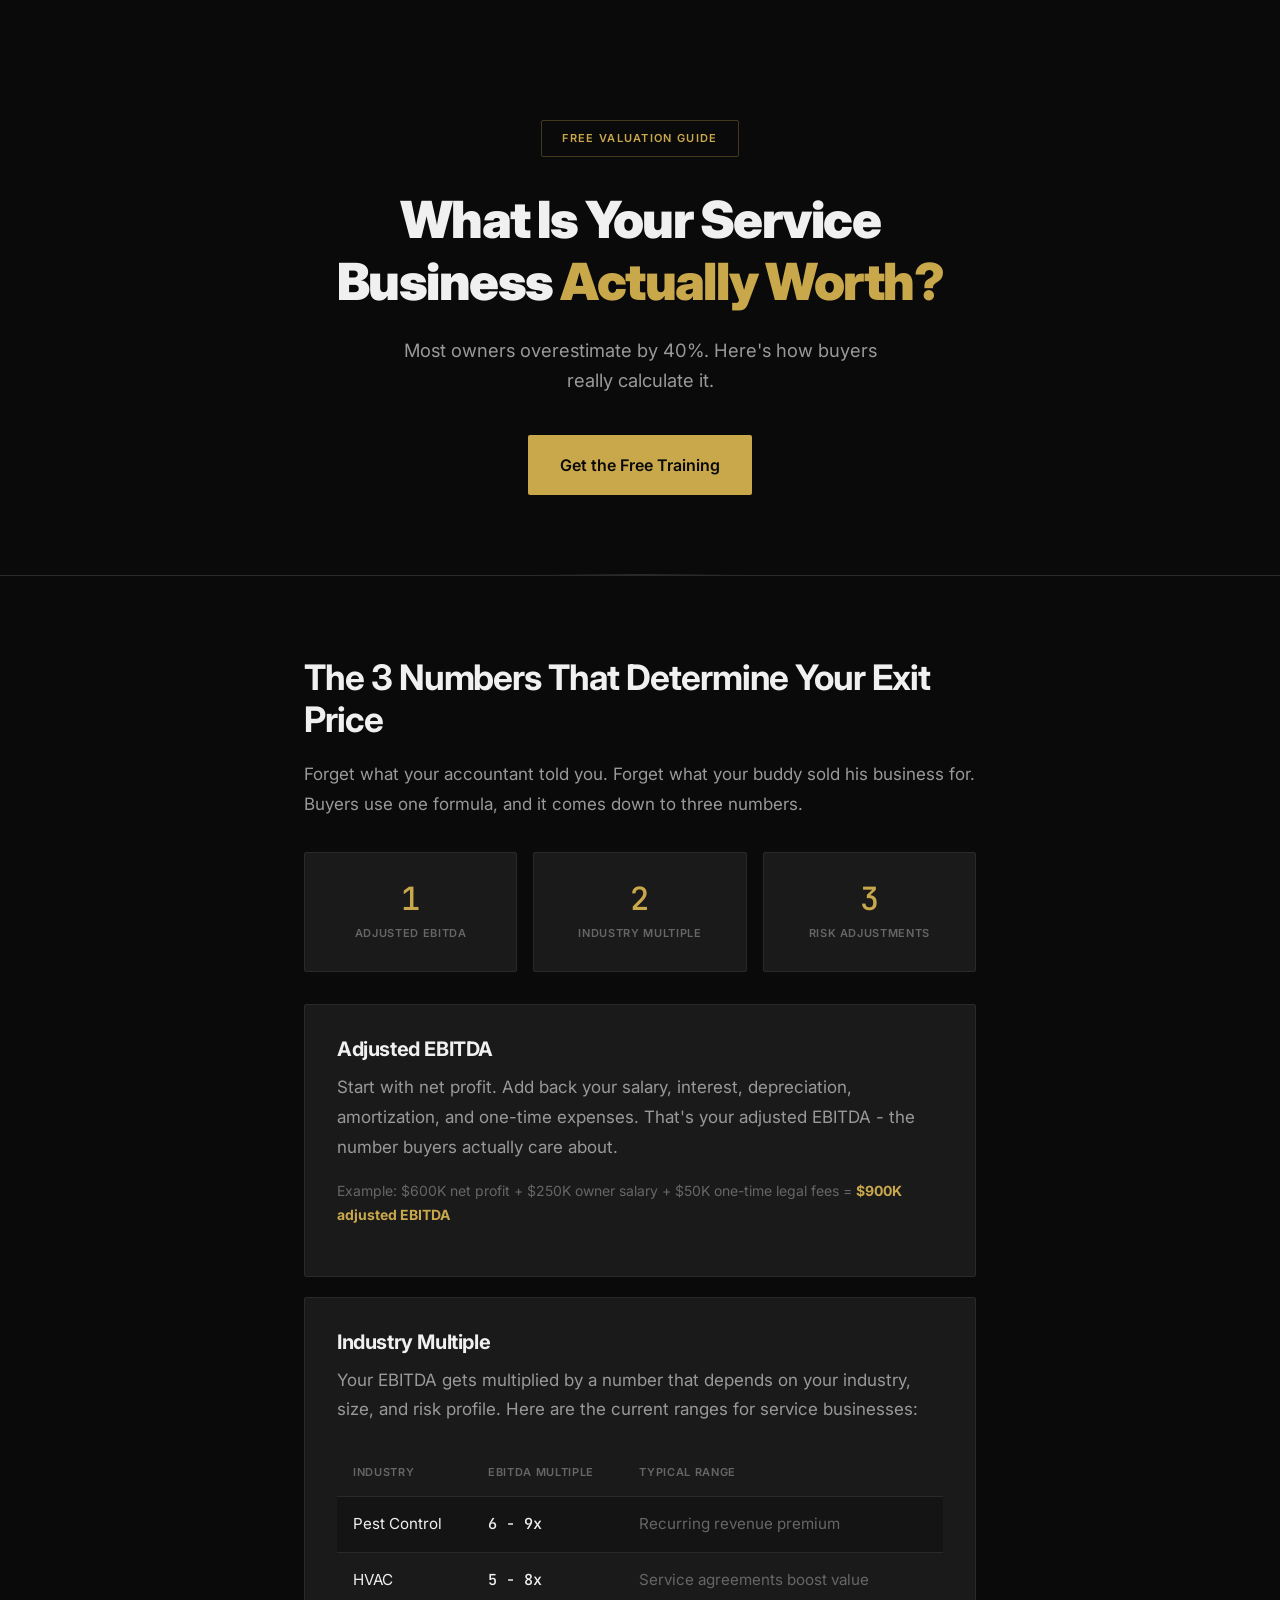
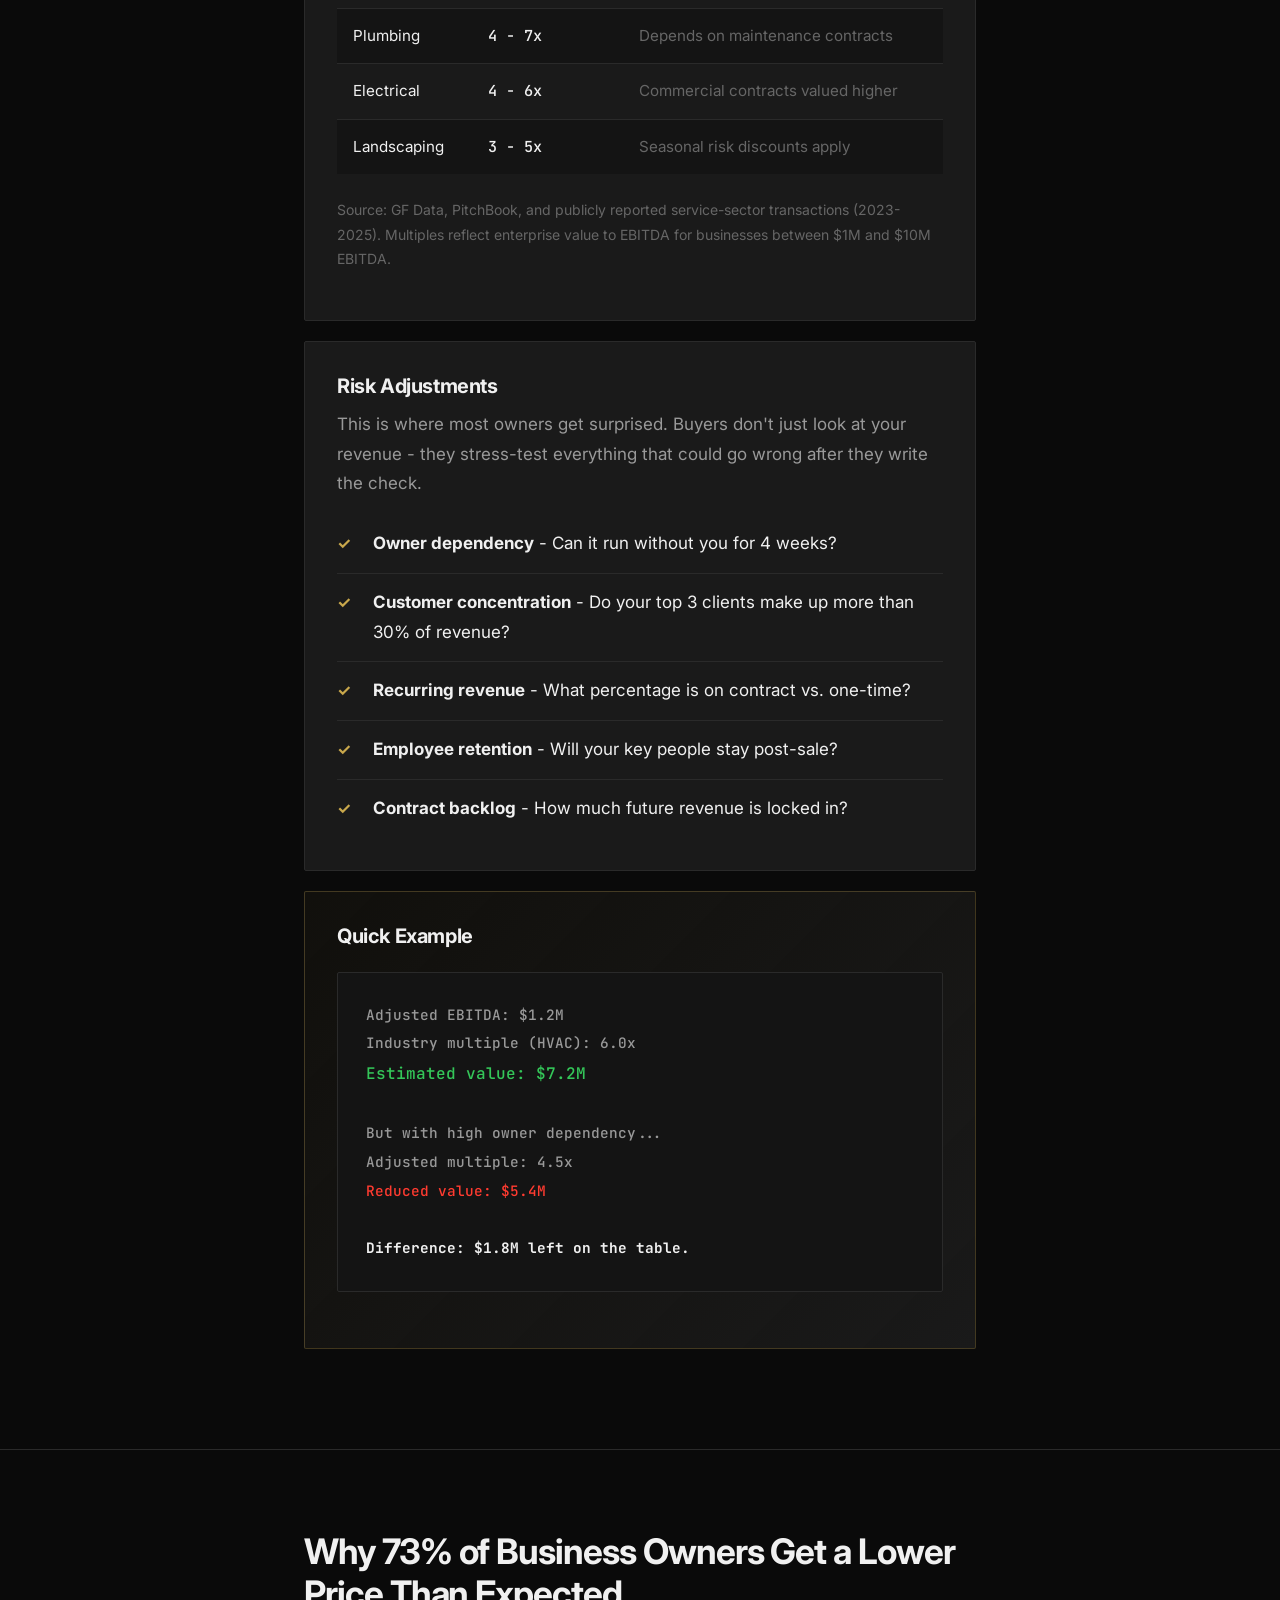
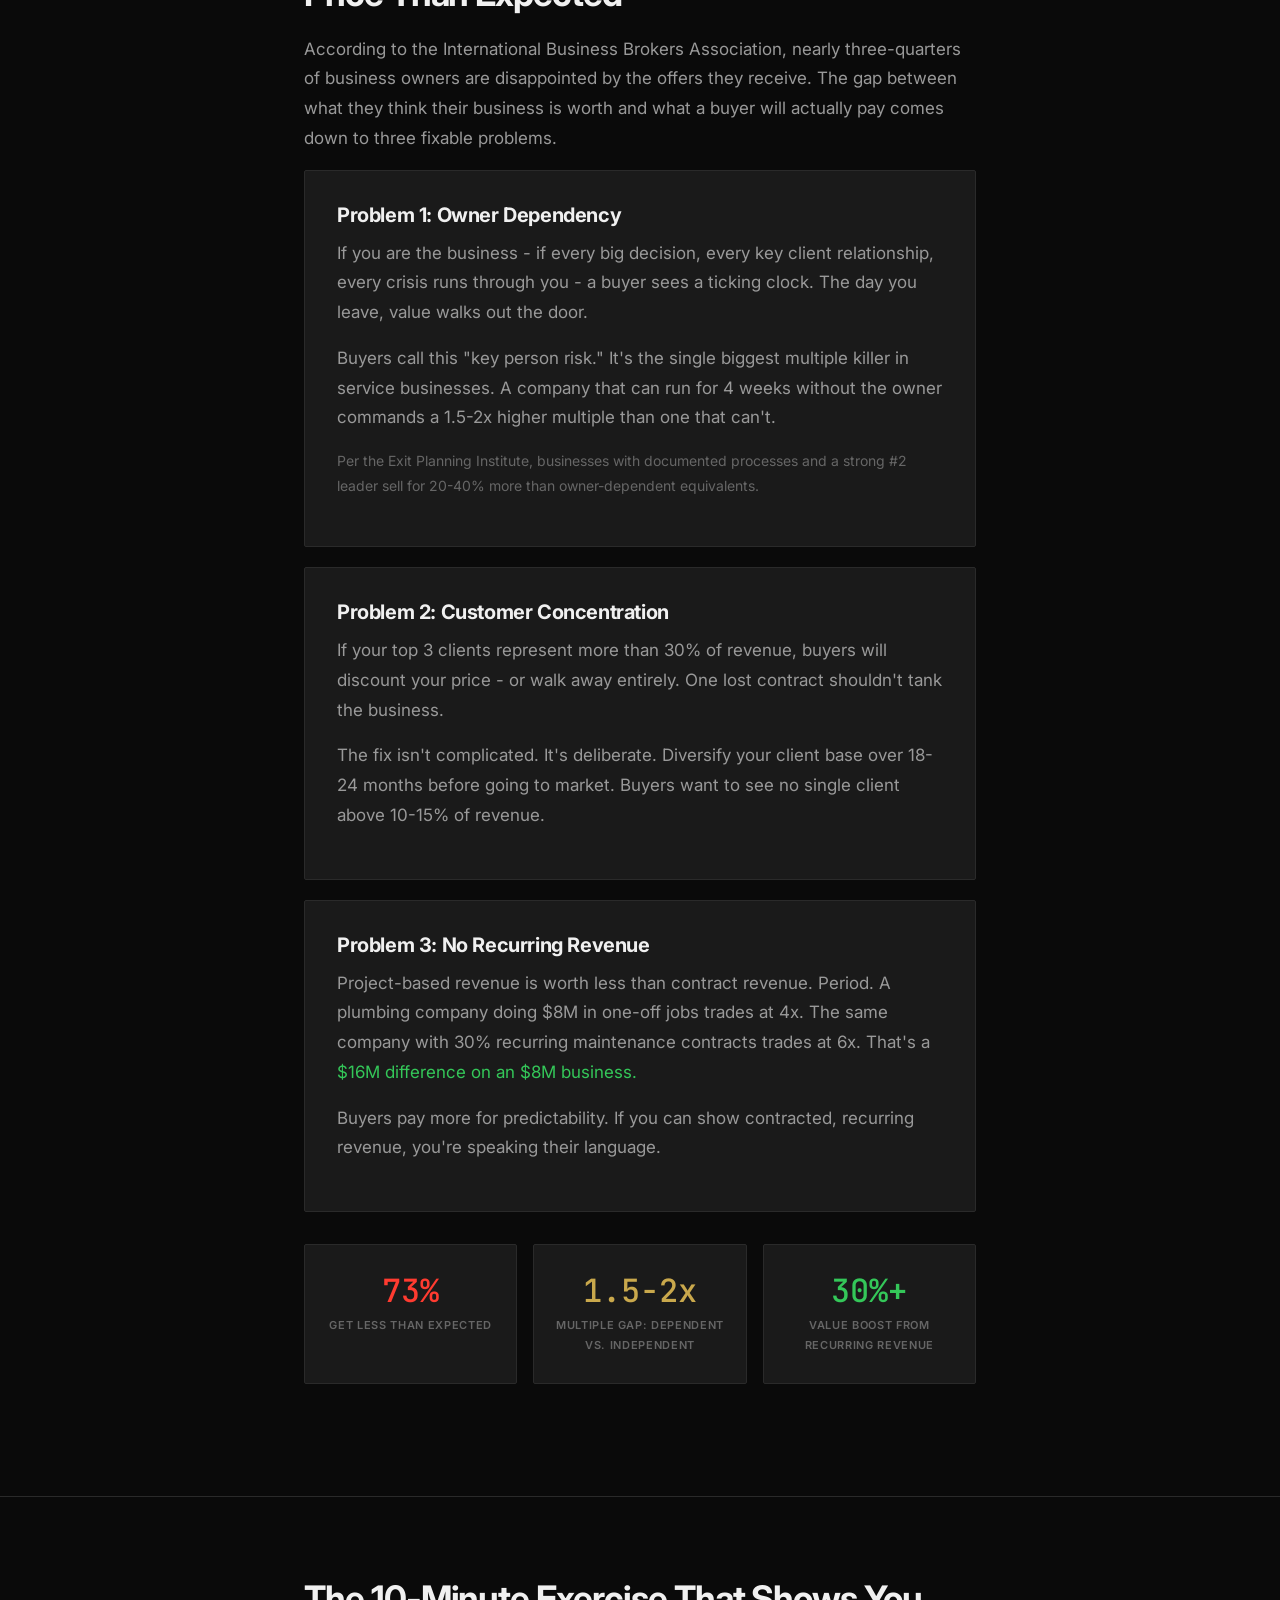
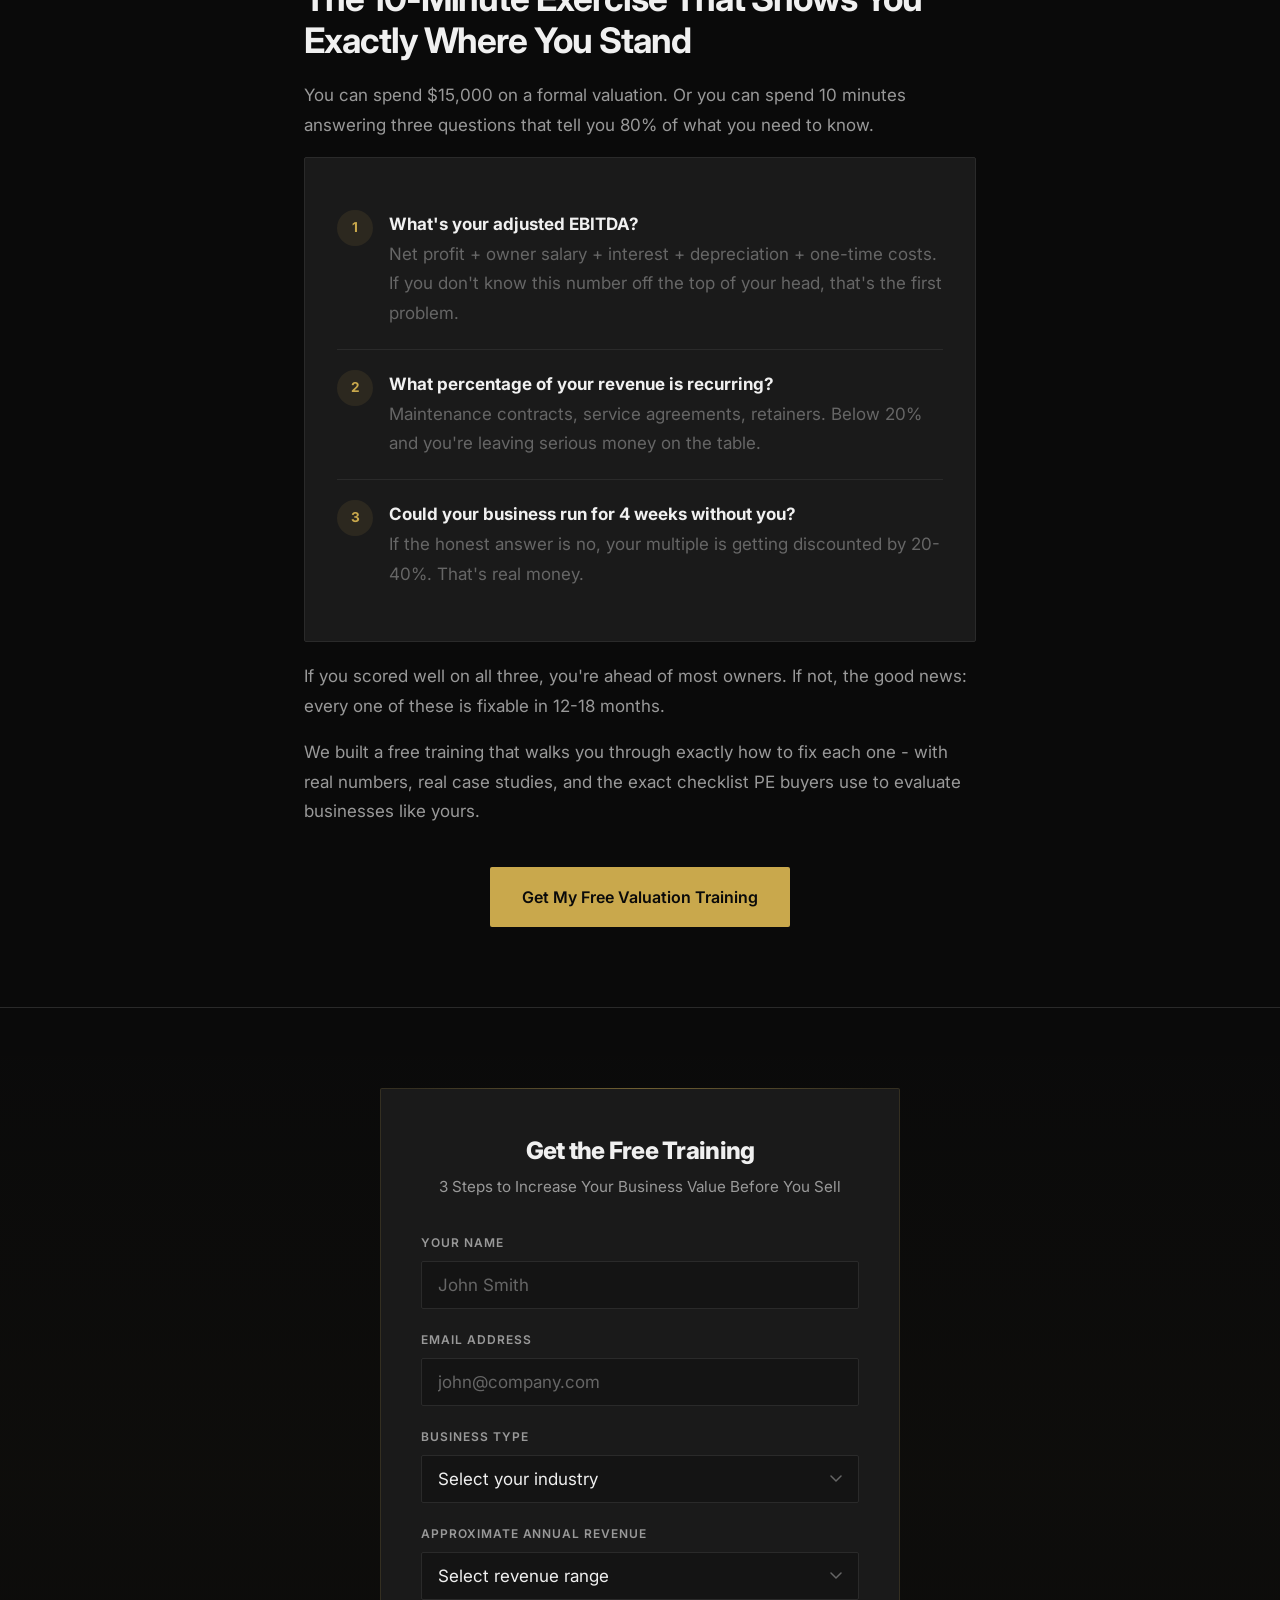
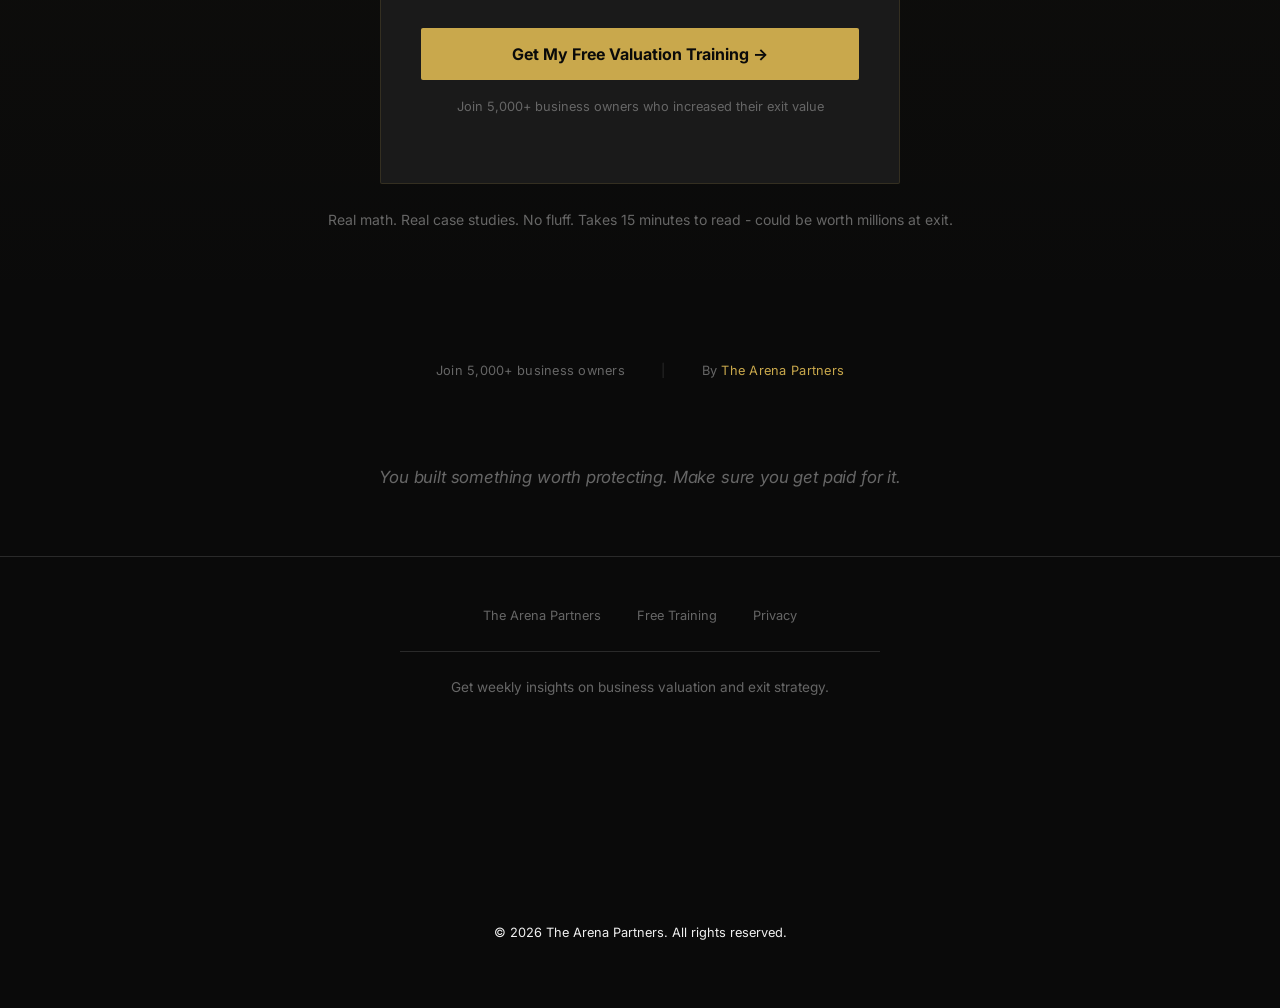
==== index.html @ 5ddc04cf "Route form to Worker API - creates GHL contact with source tags, then redirects to training" ====
<!DOCTYPE html>
<html lang="en">
<head>
  <meta charset="UTF-8">
  <meta name="viewport" content="width=device-width, initial-scale=1.0">
  <title>What Is My Service Business Actually Worth? | Free Valuation Guide</title>
  <meta name="description" content="Find out what your service business is really worth. Industry-specific EBITDA multiples, real buyer math, and a free training to increase your exit price before you sell.">
  <meta name="keywords" content="what is my business worth, business valuation calculator, service business valuation, how much is my business worth, EBITDA multiple, business exit price">
  <link rel="canonical" href="https://vivianashford.github.io/satellite-valuation/">

  <!-- Open Graph -->
  <meta property="og:title" content="What Is Your Service Business Actually Worth?">
  <meta property="og:description" content="Most owners overestimate by 40%. Here's how buyers really calculate your exit price - with real industry multiples and a free training.">
  <meta property="og:type" content="website">
  <meta property="og:url" content="https://vivianashford.github.io/satellite-valuation/">
  <meta property="og:site_name" content="The Arena Partners">

  <!-- Twitter -->
  <meta name="twitter:card" content="summary_large_image">
  <meta name="twitter:title" content="What Is Your Service Business Actually Worth?">
  <meta name="twitter:description" content="Most owners overestimate by 40%. Here's how buyers really calculate your exit price.">

  <!-- Fonts -->
  <link rel="preconnect" href="https://fonts.googleapis.com">
  <link rel="preconnect" href="https://fonts.gstatic.com" crossorigin>
  <link href="https://fonts.googleapis.com/css2?family=Inter:wght@400;600;700;800;900&family=JetBrains+Mono:wght@500&display=swap" rel="stylesheet">

  <!-- Schema.org - WebSite -->
  <script type="application/ld+json">
  {
    "@context": "https://schema.org",
    "@type": "WebSite",
    "name": "Service Business Valuation Guide",
    "url": "https://vivianashford.github.io/satellite-valuation/",
    "publisher": {
      "@type": "Organization",
      "name": "The Arena Partners",
      "url": "https://thearenapartners.com"
    }
  }
  </script>

  <!-- Schema.org - FAQPage -->
  <script type="application/ld+json">
  {
    "@context": "https://schema.org",
    "@type": "FAQPage",
    "mainEntity": [
      {
        "@type": "Question",
        "name": "What is my service business worth?",
        "acceptedAnswer": {
          "@type": "Answer",
          "text": "Service business valuations are based on a simple formula: Adjusted EBITDA multiplied by an industry-specific multiple. For example, HVAC companies typically sell for 5-8x EBITDA, plumbing for 4-7x, and pest control for 6-9x. The exact multiple depends on factors like recurring revenue percentage, owner dependency, and customer concentration."
        }
      },
      {
        "@type": "Question",
        "name": "How do buyers calculate the value of a service business?",
        "acceptedAnswer": {
          "@type": "Answer",
          "text": "Buyers use three numbers: your adjusted EBITDA (net profit plus owner salary, interest, depreciation, and one-time expenses), an industry multiple (typically 3-9x for service businesses), and adjustments for risk factors like owner dependency, customer concentration, and recurring revenue percentage."
        }
      },
      {
        "@type": "Question",
        "name": "Why do most business owners get a lower price than expected?",
        "acceptedAnswer": {
          "@type": "Answer",
          "text": "According to industry data, approximately 73% of business owners receive a lower offer than they expected. The three main reasons are high owner dependency (the business can't run without the owner), customer concentration (top 3 clients represent more than 30% of revenue), and low recurring revenue (less than 20% of revenue on contract)."
        }
      }
    ]
  }
  </script>

  <!-- Google Analytics -->
  <script async src="https://www.googletagmanager.com/gtag/js?id=G-SDMM90P63D"></script>
  <script>
    window.dataLayer = window.dataLayer || [];
    function gtag(){dataLayer.push(arguments);}
    gtag('js', new Date());
    gtag('config', 'G-SDMM90P63D');
  </script>

  <style>
    *, *::before, *::after { box-sizing: border-box; margin: 0; padding: 0; }

    html { font-size: 16px; scroll-behavior: smooth; }

    body {
      font-family: 'Inter', -apple-system, BlinkMacSystemFont, 'Segoe UI', Roboto, sans-serif;
      background: #0a0a0a;
      color: #f0f0f0;
      line-height: 1.75;
      font-size: 17px;
      -webkit-font-smoothing: antialiased;
      -moz-osx-font-smoothing: grayscale;
    }

    a { color: #C9A84C; text-decoration: none; transition: color 0.2s ease; }
    a:hover { color: #D4B65C; }

    /* Layout */
    .container { max-width: 720px; margin: 0 auto; padding: 0 24px; }
    @media (max-width: 600px) { .container { padding: 0 20px; } }

    /* Typography */
    h1, h2, h3 { color: #f0f0f0; font-weight: 700; line-height: 1.2; letter-spacing: -0.03em; }
    h1 { font-size: clamp(2.2rem, 5.5vw, 3.2rem); font-weight: 900; }
    h2 { font-size: clamp(1.6rem, 3.5vw, 2.2rem); margin-bottom: 20px; }
    h3 { font-size: 1.25rem; margin-bottom: 12px; letter-spacing: -0.02em; }
    p { margin-bottom: 16px; color: #f0f0f0; }
    .text-secondary { color: #999; }
    .text-muted { color: #666; }
    .text-gold { color: #C9A84C; }
    .text-green { color: #34C759; }
    .text-red { color: #FF3B30; }
    .text-small { font-size: 0.875rem; }
    .mono { font-family: 'JetBrains Mono', monospace; font-weight: 500; }
    .label-text { font-family: 'Inter', sans-serif; font-weight: 600; font-size: 12px; text-transform: uppercase; letter-spacing: 0.08em; color: #999; }

    /* Hero */
    .hero {
      padding: 120px 0 80px;
      text-align: center;
      position: relative;
    }
    .hero::after {
      content: '';
      position: absolute;
      bottom: 0;
      left: 50%;
      transform: translateX(-50%);
      width: 200px;
      height: 1px;
      background: linear-gradient(90deg, transparent, #2a2a2a, transparent);
    }
    .hero-badge {
      display: inline-block;
      font-size: 11px;
      font-weight: 600;
      text-transform: uppercase;
      letter-spacing: 0.12em;
      color: #C9A84C;
      border: 1px solid rgba(201, 168, 76, 0.3);
      border-radius: 2px;
      padding: 8px 20px;
      margin-bottom: 32px;
    }
    .hero h1 { margin-bottom: 24px; }
    .hero .subtitle {
      font-size: 1.15rem;
      color: #999;
      max-width: 520px;
      margin: 0 auto 40px;
      line-height: 1.6;
    }

    @media (max-width: 600px) {
      .hero { padding: 80px 0 48px; }
    }

    /* Sections */
    .section { padding: 80px 0; }
    @media (max-width: 600px) { .section { padding: 48px 0; } }

    /* Divider */
    .divider {
      height: 1px;
      background: #2a2a2a;
      border: none;
      margin: 0;
    }

    /* Cards */
    .card {
      background: #1a1a1a;
      border: 1px solid #2a2a2a;
      border-radius: 2px;
      padding: 32px;
      margin-bottom: 20px;
    }
    .card-alt { background: #141414; }
    .card-gold {
      border-color: rgba(201, 168, 76, 0.25);
      background: linear-gradient(135deg, rgba(201, 168, 76, 0.04), #1a1a1a);
    }
    @media (max-width: 600px) { .card { padding: 24px; } }

    /* Stat Blocks */
    .stat-row {
      display: grid;
      grid-template-columns: repeat(3, 1fr);
      gap: 16px;
      margin: 32px 0;
    }
    .stat-block {
      background: #1a1a1a;
      border: 1px solid #2a2a2a;
      border-radius: 2px;
      padding: 28px 20px;
      text-align: center;
    }
    .stat-number {
      font-family: 'JetBrains Mono', monospace;
      font-size: 2rem;
      font-weight: 500;
      color: #C9A84C;
      line-height: 1.1;
    }
    .stat-label {
      font-size: 11px;
      font-weight: 600;
      color: #666;
      margin-top: 8px;
      text-transform: uppercase;
      letter-spacing: 0.06em;
    }
    @media (max-width: 600px) {
      .stat-row { grid-template-columns: 1fr; }
    }

    /* Data Table */
    .data-table {
      width: 100%;
      border-collapse: collapse;
      margin: 24px 0;
    }
    .data-table th, .data-table td {
      padding: 14px 16px;
      text-align: left;
      border-bottom: 1px solid #2a2a2a;
    }
    .data-table th {
      font-size: 11px;
      font-weight: 600;
      text-transform: uppercase;
      letter-spacing: 0.06em;
      color: #666;
    }
    .data-table tbody tr:nth-child(odd) { background: #141414; }
    .data-table tbody tr:nth-child(even) { background: #1a1a1a; }
    .data-table td { color: #f0f0f0; font-size: 0.95rem; }
    .data-table td.mono { font-family: 'JetBrains Mono', monospace; }
    .data-table tr:last-child td { border-bottom: none; }
    @media (max-width: 600px) {
      .data-table th, .data-table td { padding: 10px 8px; font-size: 0.85rem; }
    }

    /* Math Block */
    .math-block {
      background: #141414;
      border: 1px solid #2a2a2a;
      border-radius: 2px;
      padding: 28px;
      margin: 24px 0;
      font-family: 'JetBrains Mono', monospace;
      font-size: 0.9rem;
      font-weight: 500;
      line-height: 2;
      color: #999;
    }
    .math-block .result { color: #34C759; font-size: 1rem; }

    /* Check List */
    .check-list { list-style: none; padding: 0; }
    .check-list li {
      padding: 14px 0 14px 36px;
      position: relative;
      border-bottom: 1px solid #2a2a2a;
      color: #f0f0f0;
    }
    .check-list li:last-child { border-bottom: none; }
    .check-list li::before {
      content: '\2713';
      position: absolute;
      left: 0;
      color: #C9A84C;
      font-weight: 700;
      font-size: 1rem;
    }

    /* Numbered List */
    .numbered-list { list-style: none; padding: 0; counter-reset: item; }
    .numbered-list li {
      padding: 20px 0 20px 52px;
      position: relative;
      border-bottom: 1px solid #2a2a2a;
      counter-increment: item;
    }
    .numbered-list li:last-child { border-bottom: none; }
    .numbered-list li::before {
      content: counter(item);
      position: absolute;
      left: 0;
      top: 20px;
      width: 36px;
      height: 36px;
      background: rgba(201, 168, 76, 0.1);
      color: #C9A84C;
      font-weight: 700;
      font-size: 0.85rem;
      border-radius: 50%;
      display: flex;
      align-items: center;
      justify-content: center;
    }

    /* Buttons */
    .btn {
      display: inline-block;
      padding: 16px 32px;
      font-size: 1rem;
      font-weight: 600;
      font-family: 'Inter', sans-serif;
      border-radius: 2px;
      border: none;
      cursor: pointer;
      transition: transform 0.15s ease, box-shadow 0.15s ease;
      text-decoration: none;
      text-align: center;
    }
    .btn:hover {
      transform: translateY(-1px);
      box-shadow: 0 8px 32px rgba(0, 0, 0, 0.4);
    }
    .btn-gold { background: #C9A84C; color: #0a0a0a; }
    .btn-gold:hover { background: #D4B65C; color: #0a0a0a; }
    .btn-outline {
      background: transparent;
      color: #C9A84C;
      border: 1px solid rgba(201, 168, 76, 0.4);
    }
    .btn-outline:hover { border-color: #C9A84C; color: #D4B65C; }

    /* Form */
    .form-section {
      padding: 80px 0;
      text-align: center;
      position: relative;
    }
    .form-section::before {
      content: '';
      position: absolute;
      top: 0;
      left: 0;
      right: 0;
      bottom: 0;
      background: linear-gradient(180deg, transparent, rgba(201, 168, 76, 0.02), transparent);
      pointer-events: none;
    }
    @media (max-width: 600px) { .form-section { padding: 48px 0; } }

    .form-box {
      background: #1a1a1a;
      border: 1px solid rgba(201, 168, 76, 0.15);
      border-radius: 2px;
      padding: 48px 40px;
      max-width: 520px;
      margin: 0 auto;
      text-align: left;
      position: relative;
    }
    .form-box::before {
      content: '';
      position: absolute;
      top: -1px;
      left: 32px;
      right: 32px;
      height: 1px;
      background: linear-gradient(90deg, transparent, rgba(201, 168, 76, 0.4), transparent);
    }
    @media (max-width: 600px) { .form-box { padding: 32px 24px; } }

    .form-title {
      font-size: 1.5rem;
      font-weight: 800;
      text-align: center;
      margin-bottom: 8px;
      letter-spacing: -0.03em;
    }
    .form-subtitle {
      text-align: center;
      color: #999;
      font-size: 0.95rem;
      margin-bottom: 32px;
    }

    .form-group { margin-bottom: 20px; }
    .form-label {
      display: block;
      font-size: 12px;
      font-weight: 600;
      text-transform: uppercase;
      letter-spacing: 0.08em;
      color: #999;
      margin-bottom: 8px;
    }
    .form-input,
    .form-select {
      width: 100%;
      min-height: 48px;
      padding: 12px 16px;
      font-family: 'Inter', sans-serif;
      font-size: 17px;
      color: #f0f0f0;
      background: #141414;
      border: 1px solid #2a2a2a;
      border-radius: 2px;
      outline: none;
      transition: border-color 0.2s ease;
      -webkit-appearance: none;
      appearance: none;
    }
    .form-input:focus,
    .form-select:focus {
      border-color: #C9A84C;
    }
    .form-input::placeholder { color: #666; }
    .form-select {
      background-image: url("data:image/svg+xml,%3Csvg xmlns='http://www.w3.org/2000/svg' width='12' height='8' viewBox='0 0 12 8'%3E%3Cpath d='M1 1l5 5 5-5' stroke='%23666' stroke-width='1.5' fill='none' stroke-linecap='round'/%3E%3C/svg%3E");
      background-repeat: no-repeat;
      background-position: right 16px center;
      padding-right: 40px;
    }
    .form-select option {
      background: #141414;
      color: #f0f0f0;
    }

    .form-submit {
      width: 100%;
      min-height: 52px;
      padding: 16px 32px;
      font-family: 'Inter', sans-serif;
      font-size: 1rem;
      font-weight: 700;
      color: #0a0a0a;
      background: #C9A84C;
      border: none;
      border-radius: 2px;
      cursor: pointer;
      transition: background 0.2s ease, transform 0.15s ease, box-shadow 0.15s ease;
      margin-top: 8px;
    }
    .form-submit:hover {
      background: #D4B65C;
      transform: translateY(-1px);
      box-shadow: 0 8px 32px rgba(201, 168, 76, 0.15);
    }
    .form-submit:active { transform: translateY(0); }

    .form-proof {
      text-align: center;
      color: #666;
      font-size: 0.8rem;
      margin-top: 16px;
    }

    /* CTA inline */
    .cta-inline {
      text-align: center;
      margin: 40px 0 0;
    }

    /* Trust Bar */
    .trust-bar {
      text-align: center;
      padding: 32px 0;
      color: #666;
      font-size: 0.8rem;
      letter-spacing: 0.02em;
    }
    .trust-bar span { display: inline-block; margin: 0 16px; }

    /* Footer */
    footer {
      padding: 48px 0;
      text-align: center;
      color: #666;
      font-size: 0.8rem;
      border-top: 1px solid #2a2a2a;
    }
    footer a { color: #666; }
    footer a:hover { color: #C9A84C; }
    .footer-links { margin-bottom: 16px; }
    .footer-links a { margin: 0 16px; }
    .footer-newsletter {
      max-width: 480px;
      margin: 24px auto;
      padding: 24px 0;
      border-top: 1px solid #2a2a2a;
    }
    .footer-newsletter p {
      font-size: 0.85rem;
      color: #666;
      margin-bottom: 16px;
    }
    .footer-newsletter iframe {
      width: 100%;
      border: none;
      border-radius: 2px;
    }

    /* Pride close */
    .pride-close {
      padding: 48px 0;
      text-align: center;
    }
    .pride-close p {
      color: #666;
      font-size: 1.05rem;
      font-style: italic;
      letter-spacing: -0.01em;
    }
  </style>
</head>
<body>

  <!-- HERO -->
  <section class="hero">
    <div class="container">
      <div class="hero-badge">Free Valuation Guide</div>
      <h1>What Is Your Service Business <span class="text-gold">Actually Worth?</span></h1>
      <p class="subtitle" style="font-size: 1.15rem; color: #999; max-width: 520px; margin: 0 auto 40px; line-height: 1.6;">Most owners overestimate by 40%. Here's how buyers really calculate it.</p>
      <a href="#get-training" class="btn btn-gold">Get the Free Training</a>
    </div>
  </section>

  <hr class="divider">

  <!-- SECTION 1: The 3 Numbers -->
  <section class="section">
    <div class="container">
      <h2>The 3 Numbers That Determine Your Exit Price</h2>
      <p style="color: #999;">Forget what your accountant told you. Forget what your buddy sold his business for. Buyers use one formula, and it comes down to three numbers.</p>

      <div class="stat-row">
        <div class="stat-block">
          <div class="stat-number">1</div>
          <div class="stat-label">Adjusted EBITDA</div>
        </div>
        <div class="stat-block">
          <div class="stat-number">2</div>
          <div class="stat-label">Industry Multiple</div>
        </div>
        <div class="stat-block">
          <div class="stat-number">3</div>
          <div class="stat-label">Risk Adjustments</div>
        </div>
      </div>

      <div class="card">
        <h3>Adjusted EBITDA</h3>
        <p style="color: #999;">Start with net profit. Add back your salary, interest, depreciation, amortization, and one-time expenses. That's your adjusted EBITDA - the number buyers actually care about.</p>
        <p class="text-small" style="color: #666;">Example: $600K net profit + $250K owner salary + $50K one-time legal fees = <strong class="text-gold">$900K adjusted EBITDA</strong></p>
      </div>

      <div class="card">
        <h3>Industry Multiple</h3>
        <p style="color: #999;">Your EBITDA gets multiplied by a number that depends on your industry, size, and risk profile. Here are the current ranges for service businesses:</p>

        <table class="data-table">
          <thead>
            <tr>
              <th>Industry</th>
              <th>EBITDA Multiple</th>
              <th>Typical Range</th>
            </tr>
          </thead>
          <tbody>
            <tr>
              <td>Pest Control</td>
              <td class="mono text-green">6 - 9x</td>
              <td style="color: #666;">Recurring revenue premium</td>
            </tr>
            <tr>
              <td>HVAC</td>
              <td class="mono text-green">5 - 8x</td>
              <td style="color: #666;">Service agreements boost value</td>
            </tr>
            <tr>
              <td>Plumbing</td>
              <td class="mono">4 - 7x</td>
              <td style="color: #666;">Depends on maintenance contracts</td>
            </tr>
            <tr>
              <td>Electrical</td>
              <td class="mono">4 - 6x</td>
              <td style="color: #666;">Commercial contracts valued higher</td>
            </tr>
            <tr>
              <td>Landscaping</td>
              <td class="mono">3 - 5x</td>
              <td style="color: #666;">Seasonal risk discounts apply</td>
            </tr>
          </tbody>
        </table>

        <p class="text-small" style="color: #666;">Source: GF Data, PitchBook, and publicly reported service-sector transactions (2023-2025). Multiples reflect enterprise value to EBITDA for businesses between $1M and $10M EBITDA.</p>
      </div>

      <div class="card">
        <h3>Risk Adjustments</h3>
        <p style="color: #999;">This is where most owners get surprised. Buyers don't just look at your revenue - they stress-test everything that could go wrong after they write the check.</p>
        <ul class="check-list">
          <li><strong>Owner dependency</strong> - Can it run without you for 4 weeks?</li>
          <li><strong>Customer concentration</strong> - Do your top 3 clients make up more than 30% of revenue?</li>
          <li><strong>Recurring revenue</strong> - What percentage is on contract vs. one-time?</li>
          <li><strong>Employee retention</strong> - Will your key people stay post-sale?</li>
          <li><strong>Contract backlog</strong> - How much future revenue is locked in?</li>
        </ul>
      </div>

      <div class="card card-gold">
        <h3>Quick Example</h3>
        <div class="math-block">
          Adjusted EBITDA: $1.2M<br>
          Industry multiple (HVAC): 6.0x<br>
          <span class="result">Estimated value: $7.2M</span><br><br>
          But with high owner dependency...<br>
          Adjusted multiple: 4.5x<br>
          <span style="color: #FF3B30;">Reduced value: $5.4M</span><br><br>
          <strong style="color: #f0f0f0;">Difference: $1.8M left on the table.</strong>
        </div>
      </div>

    </div>
  </section>

  <hr class="divider">

  <!-- SECTION 2: Why Owners Get Less -->
  <section class="section">
    <div class="container">
      <h2>Why 73% of Business Owners Get a Lower Price Than Expected</h2>
      <p style="color: #999;">According to the International Business Brokers Association, nearly three-quarters of business owners are disappointed by the offers they receive. The gap between what they think their business is worth and what a buyer will actually pay comes down to three fixable problems.</p>

      <div class="card">
        <h3>Problem 1: Owner Dependency</h3>
        <p style="color: #999;">If you are the business - if every big decision, every key client relationship, every crisis runs through you - a buyer sees a ticking clock. The day you leave, value walks out the door.</p>
        <p style="color: #999;">Buyers call this "key person risk." It's the single biggest multiple killer in service businesses. A company that can run for 4 weeks without the owner commands a 1.5-2x higher multiple than one that can't.</p>
        <p class="text-small" style="color: #666;">Per the Exit Planning Institute, businesses with documented processes and a strong #2 leader sell for 20-40% more than owner-dependent equivalents.</p>
      </div>

      <div class="card">
        <h3>Problem 2: Customer Concentration</h3>
        <p style="color: #999;">If your top 3 clients represent more than 30% of revenue, buyers will discount your price - or walk away entirely. One lost contract shouldn't tank the business.</p>
        <p style="color: #999;">The fix isn't complicated. It's deliberate. Diversify your client base over 18-24 months before going to market. Buyers want to see no single client above 10-15% of revenue.</p>
      </div>

      <div class="card">
        <h3>Problem 3: No Recurring Revenue</h3>
        <p style="color: #999;">Project-based revenue is worth less than contract revenue. Period. A plumbing company doing $8M in one-off jobs trades at 4x. The same company with 30% recurring maintenance contracts trades at 6x. That's a <span class="text-green">$16M difference on an $8M business.</span></p>
        <p style="color: #999;">Buyers pay more for predictability. If you can show contracted, recurring revenue, you're speaking their language.</p>
      </div>

      <div class="stat-row">
        <div class="stat-block">
          <div class="stat-number" style="color: #FF3B30;">73%</div>
          <div class="stat-label">Get less than expected</div>
        </div>
        <div class="stat-block">
          <div class="stat-number">1.5-2x</div>
          <div class="stat-label">Multiple gap: dependent vs. independent</div>
        </div>
        <div class="stat-block">
          <div class="stat-number" style="color: #34C759;">30%+</div>
          <div class="stat-label">Value boost from recurring revenue</div>
        </div>
      </div>
    </div>
  </section>

  <hr class="divider">

  <!-- SECTION 3: The Exercise -->
  <section class="section">
    <div class="container">
      <h2>The 10-Minute Exercise That Shows You Exactly Where You Stand</h2>
      <p style="color: #999;">You can spend $15,000 on a formal valuation. Or you can spend 10 minutes answering three questions that tell you 80% of what you need to know.</p>

      <div class="card">
        <ol class="numbered-list">
          <li>
            <strong>What's your adjusted EBITDA?</strong><br>
            <span style="color: #666;">Net profit + owner salary + interest + depreciation + one-time costs. If you don't know this number off the top of your head, that's the first problem.</span>
          </li>
          <li>
            <strong>What percentage of your revenue is recurring?</strong><br>
            <span style="color: #666;">Maintenance contracts, service agreements, retainers. Below 20% and you're leaving serious money on the table.</span>
          </li>
          <li>
            <strong>Could your business run for 4 weeks without you?</strong><br>
            <span style="color: #666;">If the honest answer is no, your multiple is getting discounted by 20-40%. That's real money.</span>
          </li>
        </ol>
      </div>

      <p style="color: #999;">If you scored well on all three, you're ahead of most owners. If not, the good news: every one of these is fixable in 12-18 months.</p>
      <p style="color: #999;">We built a free training that walks you through exactly how to fix each one - with real numbers, real case studies, and the exact checklist PE buyers use to evaluate businesses like yours.</p>

      <div class="cta-inline">
        <a href="#get-training" class="btn btn-gold">Get My Free Valuation Training</a>
      </div>
    </div>
  </section>

  <hr class="divider">

  <!-- FORM SECTION -->
  <section id="get-training" class="form-section">
    <div class="container">
      <div class="form-box">
        <h2 class="form-title">Get the Free Training</h2>
        <p class="form-subtitle">3 Steps to Increase Your Business Value Before You Sell</p>

        <form action="https://arena-api.jean-475.workers.dev/api/lead-capture" method="POST" id="valuation-form">
          <input type="hidden" name="source" value="satellite-valuation">
          <input type="hidden" name="redirect" value="https://vivianashford.github.io/satellite-valuation/training.html">

          <div class="form-group">
            <label class="form-label" for="name">Your Name</label>
            <input type="text" id="name" name="name" class="form-input" placeholder="John Smith" required autocomplete="name">
          </div>

          <div class="form-group">
            <label class="form-label" for="email">Email Address</label>
            <input type="email" id="email" name="email" class="form-input" placeholder="john@company.com" required autocomplete="email">
          </div>

          <div class="form-group">
            <label class="form-label" for="business_type">Business Type</label>
            <select id="business_type" name="business_type" class="form-select" required>
              <option value="" disabled selected>Select your industry</option>
              <option value="Plumbing">Plumbing</option>
              <option value="HVAC">HVAC</option>
              <option value="Electrical">Electrical</option>
              <option value="Pest Control">Pest Control</option>
              <option value="Landscaping">Landscaping</option>
              <option value="Other">Other</option>
            </select>
          </div>

          <div class="form-group">
            <label class="form-label" for="revenue">Approximate Annual Revenue</label>
            <select id="revenue" name="revenue" class="form-select" required>
              <option value="" disabled selected>Select revenue range</option>
              <option value="Under $1M">Under $1M</option>
              <option value="$1-3M">$1-3M</option>
              <option value="$3-5M">$3-5M</option>
              <option value="$5-10M">$5-10M</option>
              <option value="$10-25M">$10-25M</option>
              <option value="$25-50M">$25-50M</option>
              <option value="$50M+">$50M+</option>
            </select>
          </div>

          <button type="submit" class="form-submit" id="submit-btn">Get My Free Valuation Training &rarr;</button>
        </form>

        <p class="form-proof">Join 5,000+ business owners who increased their exit value</p>
      </div>

      <p class="text-small" style="color: #666; margin-top: 24px; text-align: center;">Real math. Real case studies. No fluff. Takes 15 minutes to read - could be worth millions at exit.</p>
    </div>
  </section>

  <!-- TRUST BAR -->
  <div class="trust-bar">
    <div class="container">
      <span>Join 5,000+ business owners</span>
      <span style="color: #2a2a2a;">|</span>
      <span>By <a href="https://thearenapartners.com">The Arena Partners</a></span>
    </div>
  </div>

  <!-- PRIDE CLOSE -->
  <section class="pride-close">
    <div class="container">
      <p>You built something worth protecting. Make sure you get paid for it.</p>
    </div>
  </section>

  <!-- FOOTER -->
  <footer>
    <div class="container">
      <div class="footer-links">
        <a href="https://thearenapartners.com">The Arena Partners</a>
        <a href="training.html">Free Training</a>
        <a href="https://thearenapartners.com/privacy">Privacy</a>
      </div>

      <div class="footer-newsletter">
        <p>Get weekly insights on business valuation and exit strategy.</p>
        <iframe src="https://thearenapartners.substack.com/embed" width="480" height="150" frameborder="0" scrolling="no" style="max-width: 100%;"></iframe>
      </div>

      <p>&copy; 2026 The Arena Partners. All rights reserved.</p>
    </div>
  </footer>

  <script>
    // Brief loading state on form submit
    document.getElementById('valuation-form').addEventListener('submit', function() {
      var btn = document.getElementById('submit-btn');
      btn.textContent = 'Loading...';
      btn.style.opacity = '0.7';
    });
  </script>

</body>
</html>
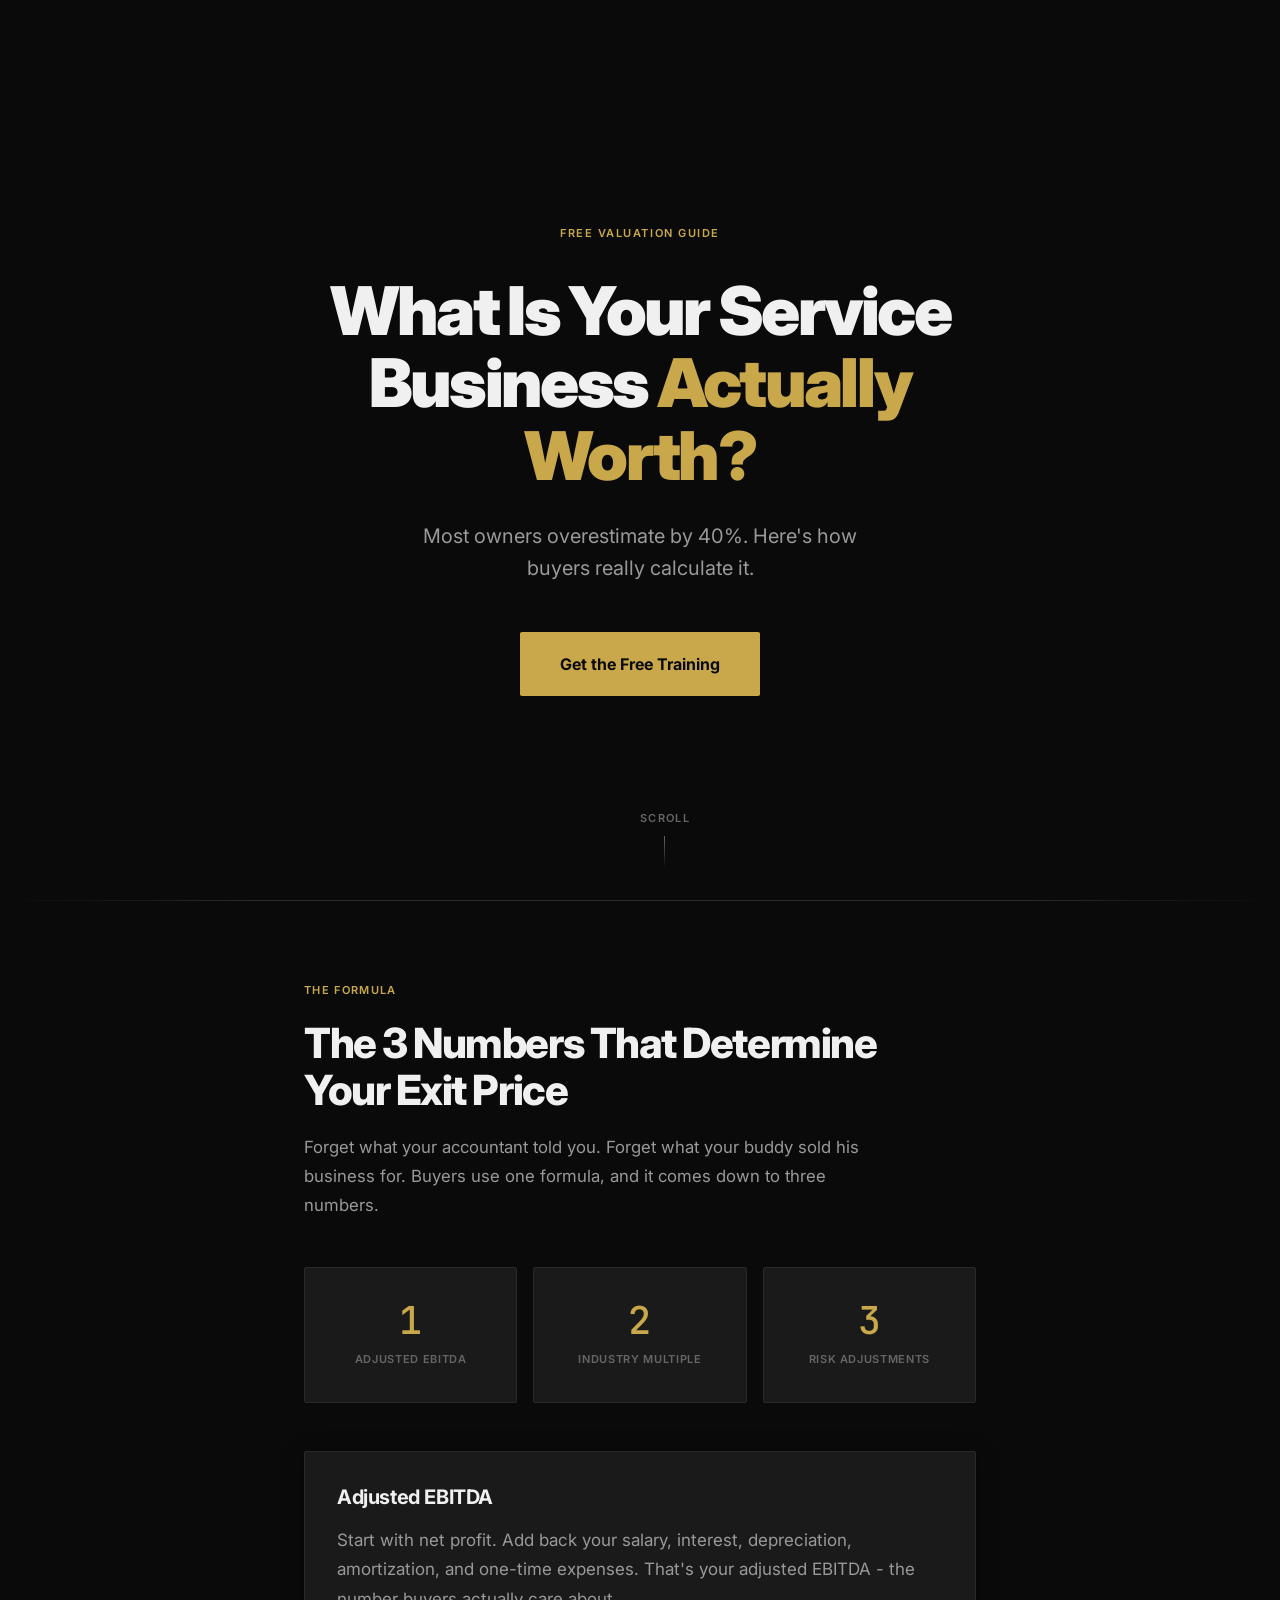
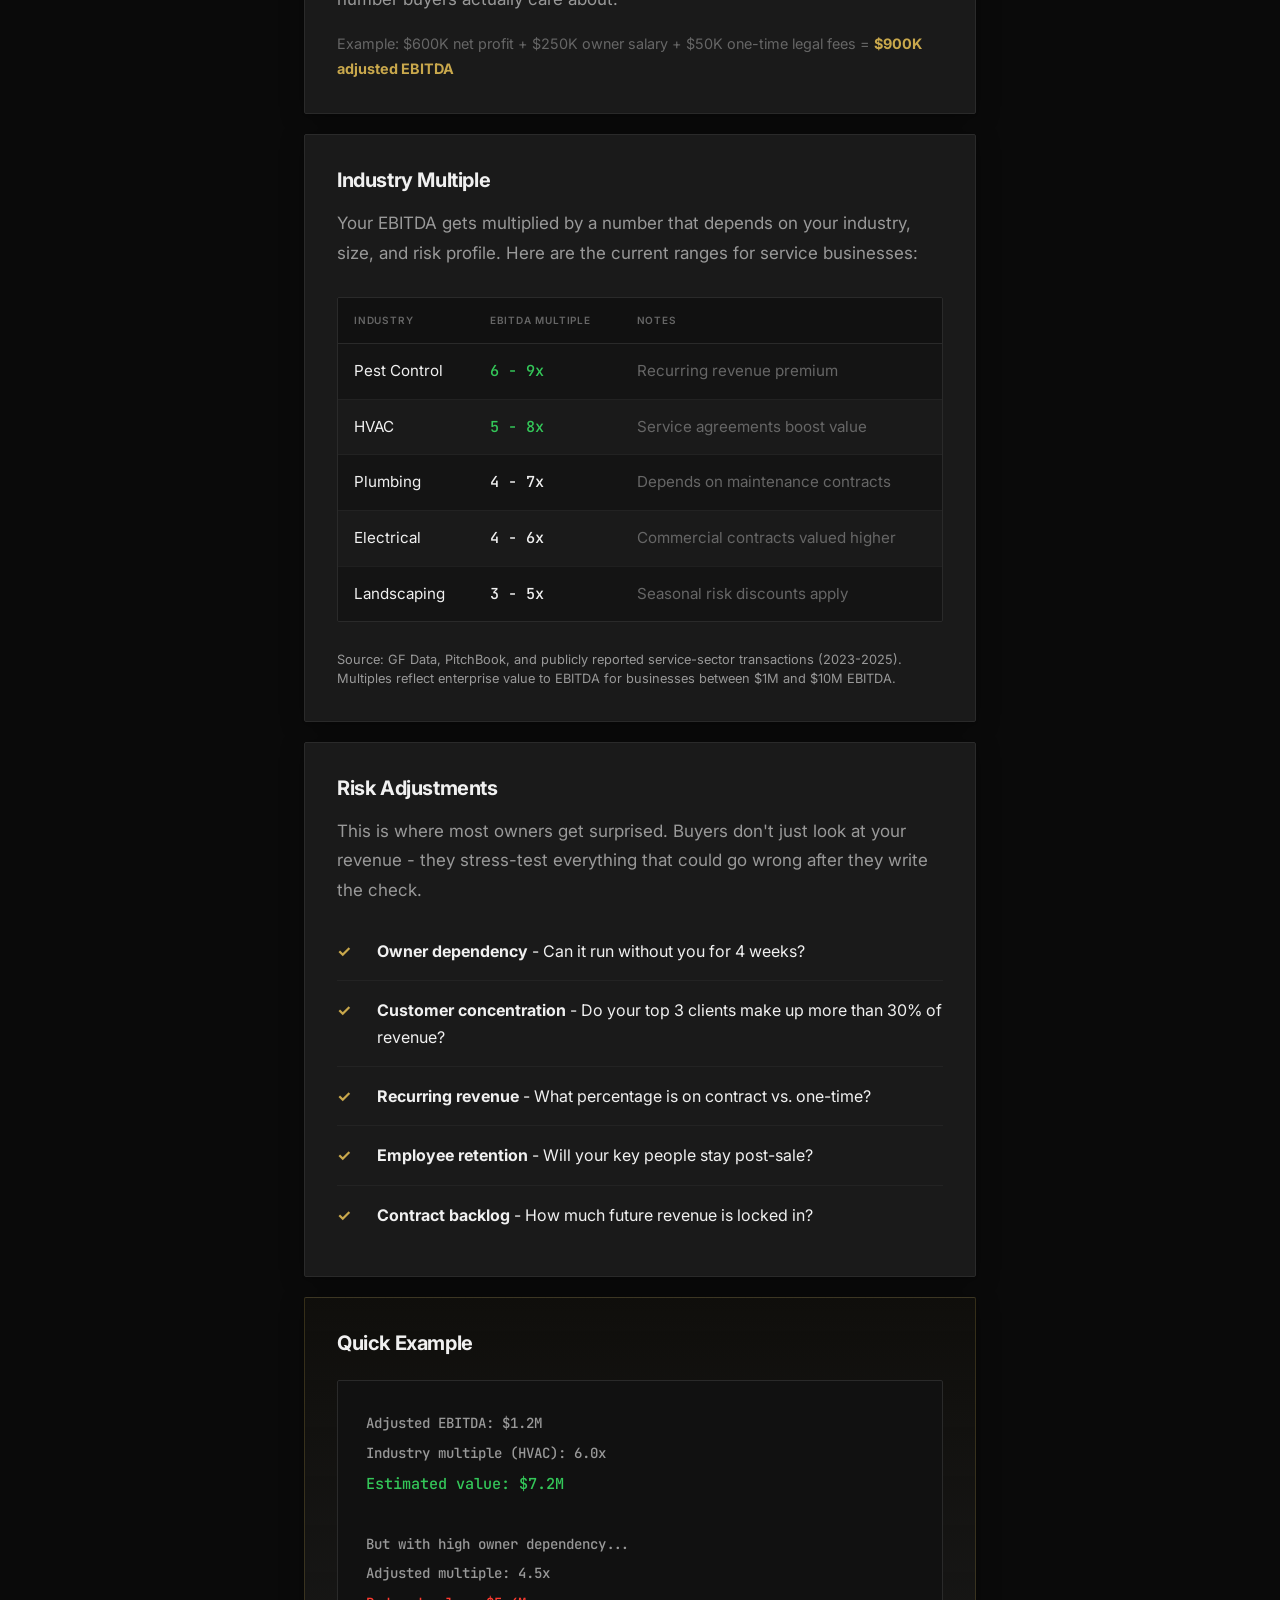
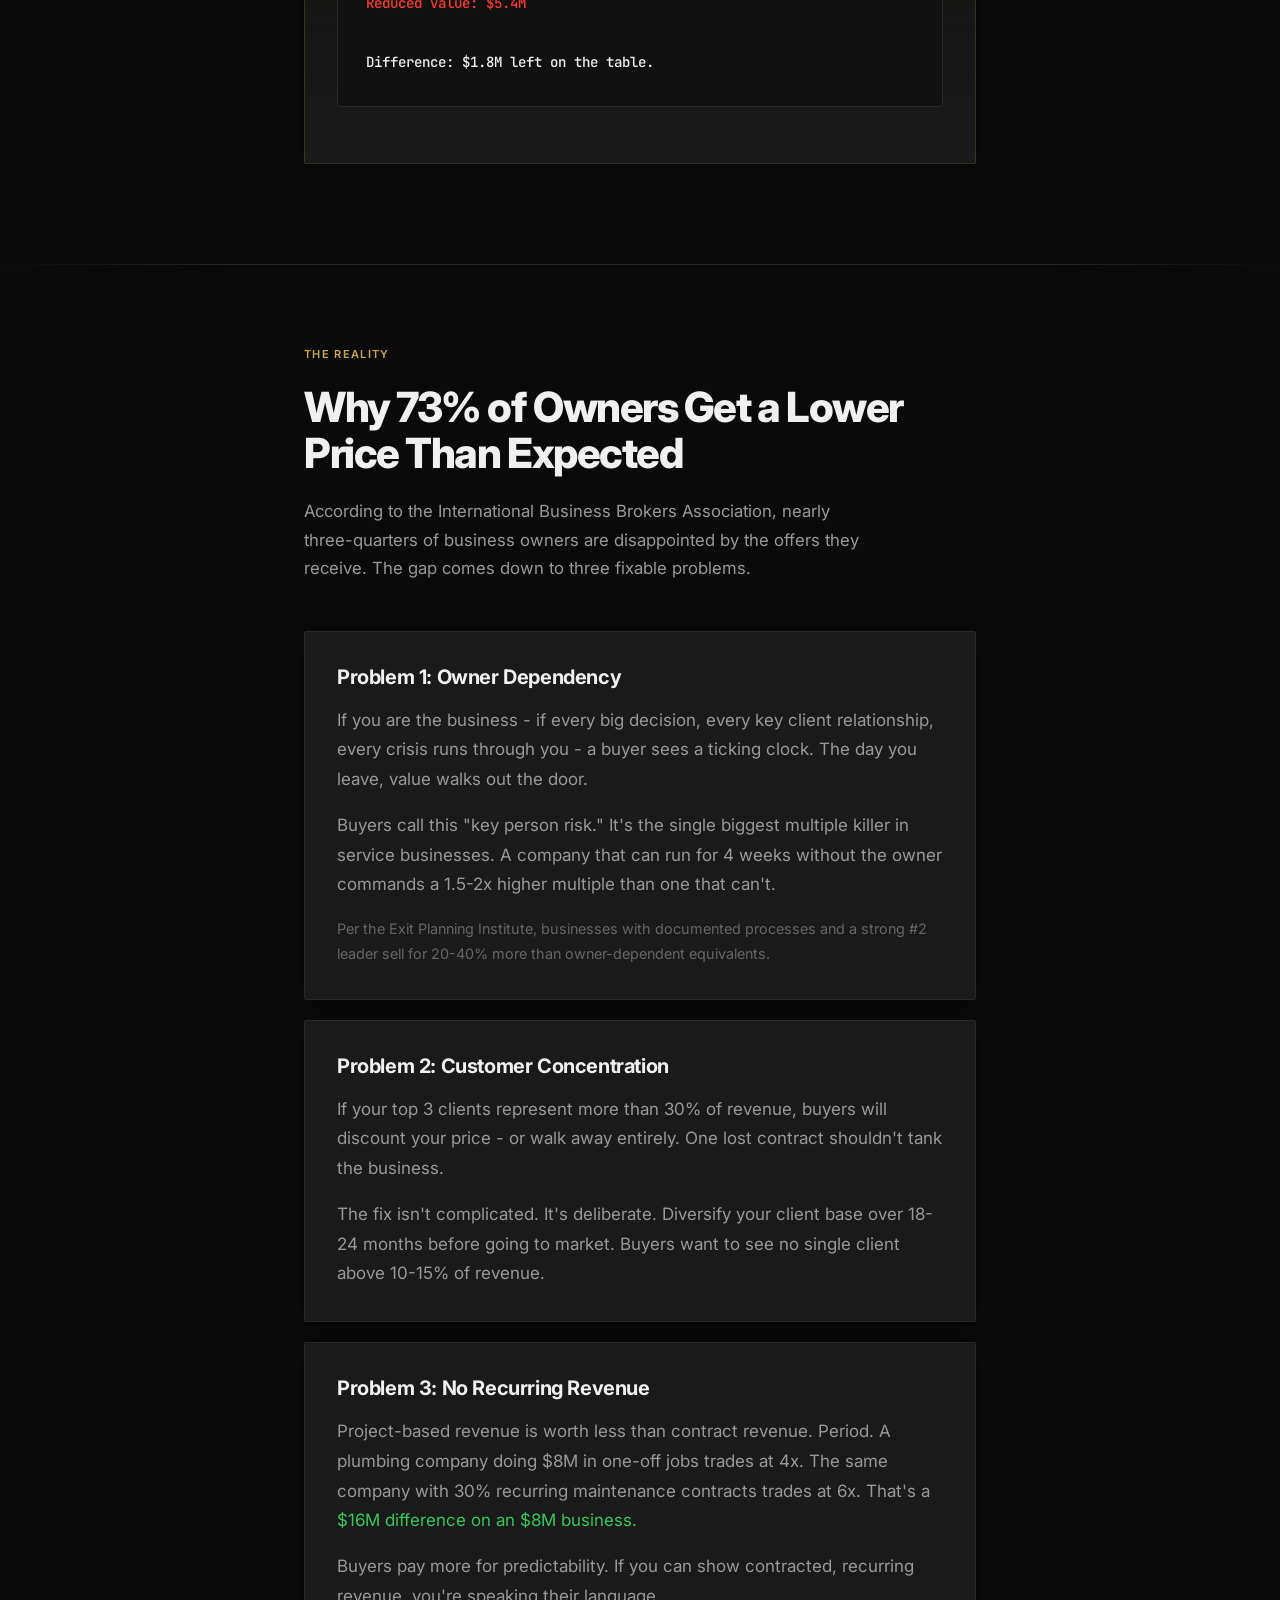
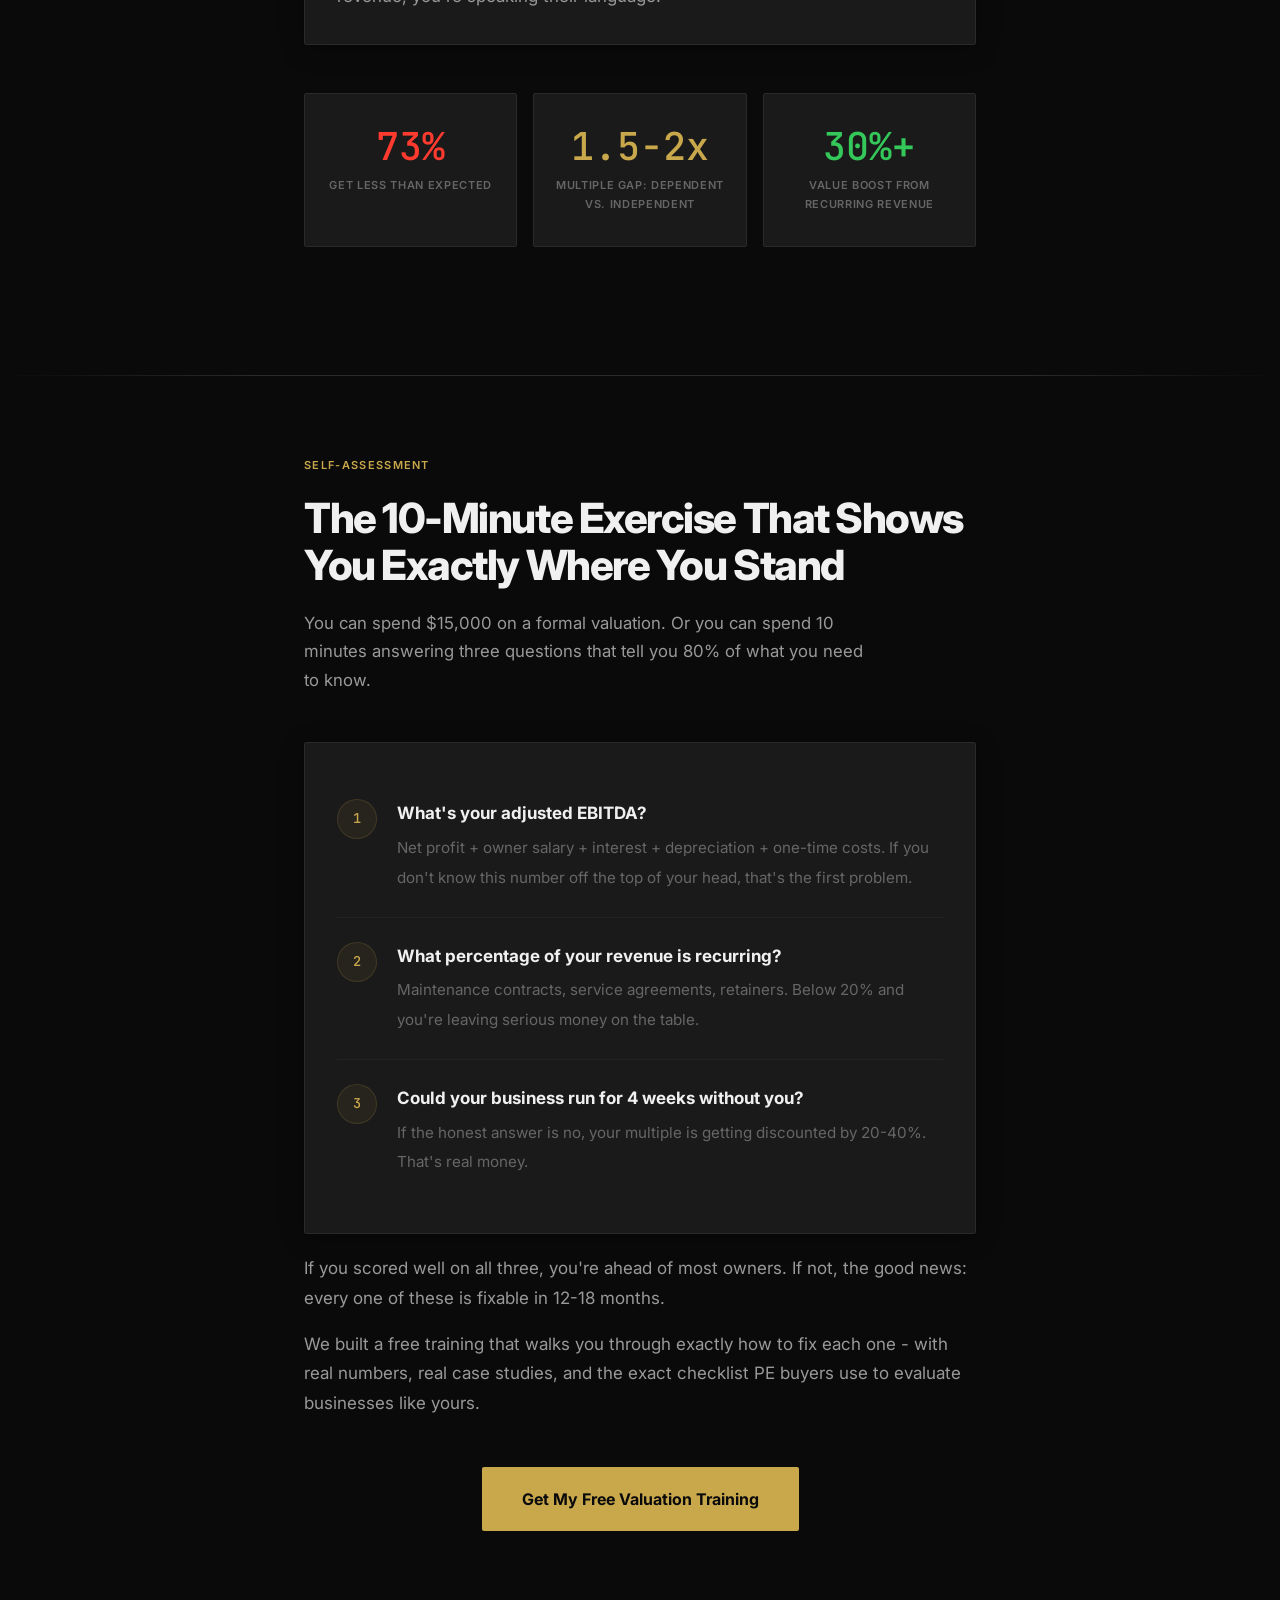
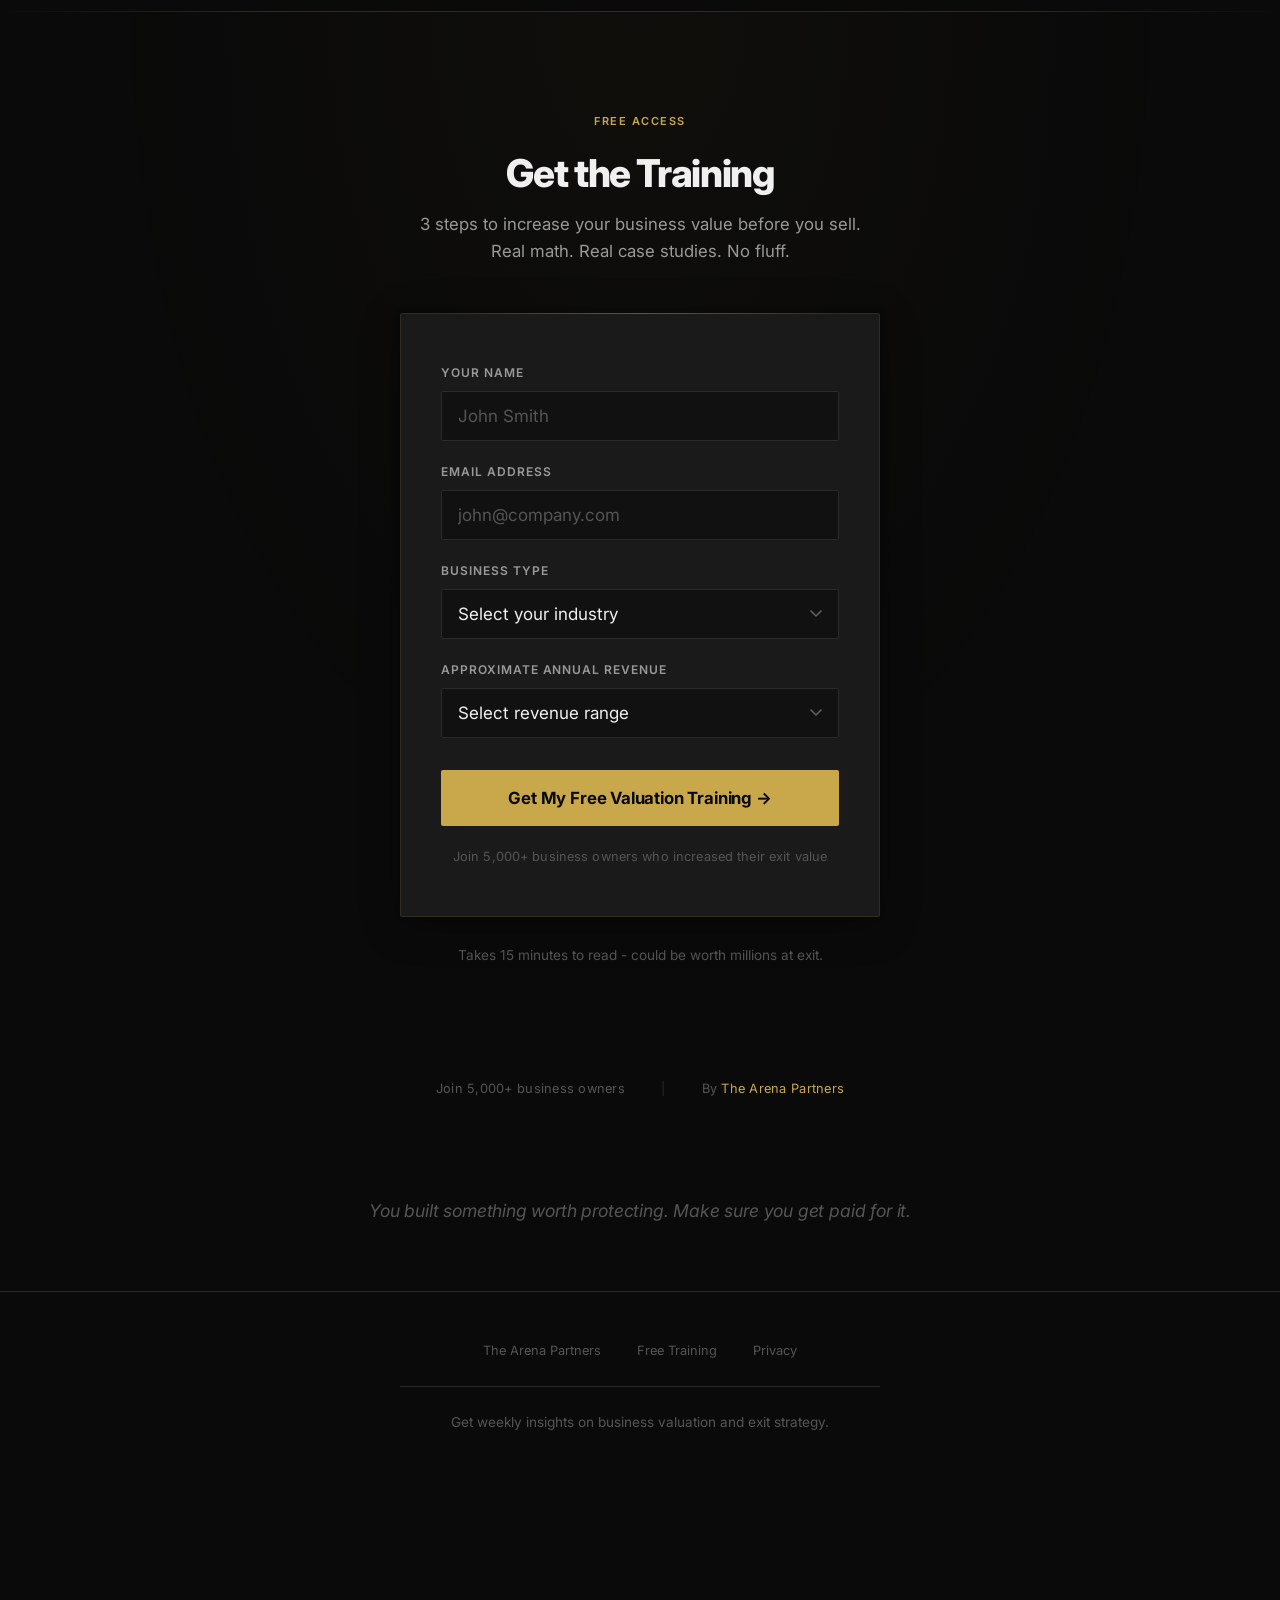
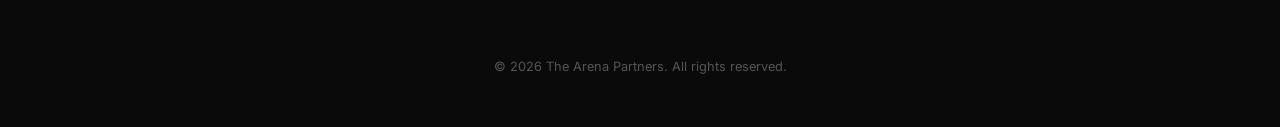
==== commit 09022fb8: "Creative Director rebuild: Rynzhuk/Tarka/Salomon design system" ====
--- a/index.html
+++ b/index.html
@@ -85,9 +85,7 @@
 
   <style>
     *, *::before, *::after { box-sizing: border-box; margin: 0; padding: 0; }
-
     html { font-size: 16px; scroll-behavior: smooth; }
-
     body {
       font-family: 'Inter', -apple-system, BlinkMacSystemFont, 'Segoe UI', Roboto, sans-serif;
       background: #0a0a0a;
@@ -96,74 +94,147 @@
       font-size: 17px;
       -webkit-font-smoothing: antialiased;
       -moz-osx-font-smoothing: grayscale;
-    }
-
+      overflow-x: hidden;
+    }
     a { color: #C9A84C; text-decoration: none; transition: color 0.2s ease; }
     a:hover { color: #D4B65C; }
 
-    /* Layout */
+    /* Container */
     .container { max-width: 720px; margin: 0 auto; padding: 0 24px; }
     @media (max-width: 600px) { .container { padding: 0 20px; } }
 
-    /* Typography */
-    h1, h2, h3 { color: #f0f0f0; font-weight: 700; line-height: 1.2; letter-spacing: -0.03em; }
-    h1 { font-size: clamp(2.2rem, 5.5vw, 3.2rem); font-weight: 900; }
-    h2 { font-size: clamp(1.6rem, 3.5vw, 2.2rem); margin-bottom: 20px; }
-    h3 { font-size: 1.25rem; margin-bottom: 12px; letter-spacing: -0.02em; }
-    p { margin-bottom: 16px; color: #f0f0f0; }
-    .text-secondary { color: #999; }
-    .text-muted { color: #666; }
-    .text-gold { color: #C9A84C; }
-    .text-green { color: #34C759; }
-    .text-red { color: #FF3B30; }
-    .text-small { font-size: 0.875rem; }
-    .mono { font-family: 'JetBrains Mono', monospace; font-weight: 500; }
-    .label-text { font-family: 'Inter', sans-serif; font-weight: 600; font-size: 12px; text-transform: uppercase; letter-spacing: 0.08em; color: #999; }
-
-    /* Hero */
+    /* ========== HERO ========== */
     .hero {
-      padding: 120px 0 80px;
+      min-height: 100vh;
+      min-height: 100svh;
+      display: flex;
+      flex-direction: column;
+      align-items: center;
+      justify-content: center;
       text-align: center;
+      padding: 80px 20px 60px;
       position: relative;
     }
-    .hero::after {
-      content: '';
+    .hero-eyebrow {
+      font-family: 'Inter', sans-serif;
+      font-weight: 600;
+      font-size: 11px;
+      text-transform: uppercase;
+      letter-spacing: 0.14em;
+      color: #C9A84C;
+      margin-bottom: 32px;
+      opacity: 0;
+      animation: fadeUp 0.8s ease 0.2s forwards;
+    }
+    .hero h1 {
+      font-family: 'Inter', sans-serif;
+      font-weight: 900;
+      font-size: clamp(2.6rem, 7vw, 4.2rem);
+      line-height: 1.08;
+      letter-spacing: -0.04em;
+      color: #f0f0f0;
+      margin-bottom: 28px;
+      max-width: 680px;
+      opacity: 0;
+      animation: fadeUp 0.8s ease 0.4s forwards;
+    }
+    .hero h1 span {
+      color: #C9A84C;
+    }
+    .hero-sub {
+      font-family: 'Inter', sans-serif;
+      font-weight: 400;
+      font-size: clamp(1.05rem, 2.5vw, 1.25rem);
+      color: #999;
+      line-height: 1.6;
+      max-width: 480px;
+      margin: 0 auto 48px;
+      opacity: 0;
+      animation: fadeUp 0.8s ease 0.6s forwards;
+    }
+    .hero-cta {
+      display: inline-block;
+      padding: 18px 40px;
+      font-family: 'Inter', sans-serif;
+      font-size: 1rem;
+      font-weight: 700;
+      color: #0a0a0a;
+      background: #C9A84C;
+      border-radius: 2px;
+      border: none;
+      cursor: pointer;
+      transition: transform 0.15s ease, box-shadow 0.15s ease, background 0.2s ease;
+      text-decoration: none;
+      opacity: 0;
+      animation: fadeUp 0.8s ease 0.8s forwards;
+    }
+    .hero-cta:hover {
+      background: #D4B65C;
+      color: #0a0a0a;
+      transform: translateY(-1px);
+      box-shadow: 0 12px 40px rgba(201, 168, 76, 0.15);
+    }
+    .hero-scroll {
       position: absolute;
-      bottom: 0;
+      bottom: 32px;
       left: 50%;
       transform: translateX(-50%);
-      width: 200px;
-      height: 1px;
-      background: linear-gradient(90deg, transparent, #2a2a2a, transparent);
-    }
-    .hero-badge {
-      display: inline-block;
       font-size: 11px;
       font-weight: 600;
       text-transform: uppercase;
       letter-spacing: 0.12em;
+      color: #666;
+      opacity: 0;
+      animation: fadeUp 0.8s ease 1.2s forwards;
+    }
+    .hero-scroll::after {
+      content: '';
+      display: block;
+      width: 1px;
+      height: 32px;
+      background: linear-gradient(180deg, #666, transparent);
+      margin: 8px auto 0;
+    }
+
+    @keyframes fadeUp {
+      from { opacity: 0; transform: translateY(16px); }
+      to { opacity: 1; transform: translateY(0); }
+    }
+
+    /* ========== SECTIONS ========== */
+    .section {
+      padding: 80px 0;
+    }
+    @media (max-width: 600px) {
+      .section { padding: 48px 0; }
+    }
+
+    .section-label {
+      font-family: 'Inter', sans-serif;
+      font-weight: 600;
+      font-size: 11px;
+      text-transform: uppercase;
+      letter-spacing: 0.12em;
       color: #C9A84C;
-      border: 1px solid rgba(201, 168, 76, 0.3);
-      border-radius: 2px;
-      padding: 8px 20px;
-      margin-bottom: 32px;
-    }
-    .hero h1 { margin-bottom: 24px; }
-    .hero .subtitle {
-      font-size: 1.15rem;
+      margin-bottom: 20px;
+      display: block;
+    }
+    .section-title {
+      font-family: 'Inter', sans-serif;
+      font-weight: 800;
+      font-size: clamp(1.8rem, 4vw, 2.6rem);
+      line-height: 1.12;
+      letter-spacing: -0.035em;
+      color: #f0f0f0;
+      margin-bottom: 20px;
+    }
+    .section-intro {
+      font-size: 1.05rem;
       color: #999;
-      max-width: 520px;
-      margin: 0 auto 40px;
-      line-height: 1.6;
-    }
-
-    @media (max-width: 600px) {
-      .hero { padding: 80px 0 48px; }
-    }
-
-    /* Sections */
-    .section { padding: 80px 0; }
-    @media (max-width: 600px) { .section { padding: 48px 0; } }
+      max-width: 560px;
+      line-height: 1.7;
+      margin-bottom: 48px;
+    }
 
     /* Divider */
     .divider {
@@ -172,172 +243,200 @@
       border: none;
       margin: 0;
     }
-
-    /* Cards */
+    .divider-gradient {
+      height: 1px;
+      border: none;
+      margin: 0;
+      background: linear-gradient(90deg, transparent, #2a2a2a 20%, #2a2a2a 80%, transparent);
+    }
+
+    /* ========== STAT BLOCKS ========== */
+    .stats-grid {
+      display: grid;
+      grid-template-columns: repeat(3, 1fr);
+      gap: 16px;
+      margin: 48px 0;
+    }
+    .stat-block {
+      background: #1a1a1a;
+      border: 1px solid #2a2a2a;
+      border-radius: 2px;
+      padding: 32px 20px;
+      text-align: center;
+    }
+    .stat-number {
+      font-family: 'JetBrains Mono', monospace;
+      font-weight: 500;
+      font-size: clamp(1.8rem, 4vw, 2.4rem);
+      color: #C9A84C;
+      line-height: 1.1;
+      margin-bottom: 8px;
+    }
+    .stat-label {
+      font-family: 'Inter', sans-serif;
+      font-weight: 600;
+      font-size: 11px;
+      text-transform: uppercase;
+      letter-spacing: 0.06em;
+      color: #666;
+    }
+    @media (max-width: 600px) {
+      .stats-grid { grid-template-columns: 1fr; }
+    }
+
+    /* ========== CARDS ========== */
     .card {
       background: #1a1a1a;
       border: 1px solid #2a2a2a;
       border-radius: 2px;
       padding: 32px;
       margin-bottom: 20px;
-    }
-    .card-alt { background: #141414; }
+      transition: border-color 0.2s ease;
+    }
+    .card-elevated {
+      box-shadow: 0 4px 24px rgba(0, 0, 0, 0.3), 0 1px 4px rgba(0, 0, 0, 0.2);
+    }
     .card-gold {
-      border-color: rgba(201, 168, 76, 0.25);
-      background: linear-gradient(135deg, rgba(201, 168, 76, 0.04), #1a1a1a);
-    }
-    @media (max-width: 600px) { .card { padding: 24px; } }
-
-    /* Stat Blocks */
-    .stat-row {
-      display: grid;
-      grid-template-columns: repeat(3, 1fr);
-      gap: 16px;
-      margin: 32px 0;
-    }
-    .stat-block {
-      background: #1a1a1a;
+      border-color: rgba(201, 168, 76, 0.2);
+      background: linear-gradient(180deg, rgba(201, 168, 76, 0.03) 0%, #1a1a1a 100%);
+    }
+    .card h3 {
+      font-family: 'Inter', sans-serif;
+      font-weight: 700;
+      font-size: 1.25rem;
+      letter-spacing: -0.02em;
+      color: #f0f0f0;
+      margin-bottom: 16px;
+      line-height: 1.3;
+    }
+    .card p { color: #999; margin-bottom: 16px; }
+    .card p:last-child { margin-bottom: 0; }
+    @media (max-width: 600px) {
+      .card { padding: 24px; }
+    }
+
+    /* ========== DATA TABLE (Bloomberg feel) ========== */
+    .table-wrap {
+      margin: 28px 0;
       border: 1px solid #2a2a2a;
       border-radius: 2px;
-      padding: 28px 20px;
-      text-align: center;
-    }
-    .stat-number {
-      font-family: 'JetBrains Mono', monospace;
-      font-size: 2rem;
-      font-weight: 500;
-      color: #C9A84C;
-      line-height: 1.1;
-    }
-    .stat-label {
-      font-size: 11px;
-      font-weight: 600;
-      color: #666;
-      margin-top: 8px;
-      text-transform: uppercase;
-      letter-spacing: 0.06em;
-    }
-    @media (max-width: 600px) {
-      .stat-row { grid-template-columns: 1fr; }
-    }
-
-    /* Data Table */
+      overflow: hidden;
+    }
     .data-table {
       width: 100%;
       border-collapse: collapse;
-      margin: 24px 0;
-    }
-    .data-table th, .data-table td {
+    }
+    .data-table th {
+      font-family: 'Inter', sans-serif;
+      font-weight: 600;
+      font-size: 10px;
+      text-transform: uppercase;
+      letter-spacing: 0.08em;
+      color: #666;
+      background: #111;
       padding: 14px 16px;
       text-align: left;
       border-bottom: 1px solid #2a2a2a;
     }
-    .data-table th {
-      font-size: 11px;
-      font-weight: 600;
-      text-transform: uppercase;
-      letter-spacing: 0.06em;
-      color: #666;
+    .data-table td {
+      font-family: 'Inter', sans-serif;
+      font-size: 0.95rem;
+      color: #f0f0f0;
+      padding: 14px 16px;
+      border-bottom: 1px solid rgba(42, 42, 42, 0.5);
     }
     .data-table tbody tr:nth-child(odd) { background: #141414; }
     .data-table tbody tr:nth-child(even) { background: #1a1a1a; }
-    .data-table td { color: #f0f0f0; font-size: 0.95rem; }
-    .data-table td.mono { font-family: 'JetBrains Mono', monospace; }
-    .data-table tr:last-child td { border-bottom: none; }
+    .data-table tbody tr:last-child td { border-bottom: none; }
+    .data-table .mono {
+      font-family: 'JetBrains Mono', monospace;
+      font-weight: 500;
+    }
+    .data-table .text-green { color: #34C759; }
     @media (max-width: 600px) {
-      .data-table th, .data-table td { padding: 10px 8px; font-size: 0.85rem; }
-    }
-
-    /* Math Block */
+      .data-table th, .data-table td { padding: 12px 10px; font-size: 0.85rem; }
+      .data-table th { font-size: 9px; }
+    }
+    .table-source {
+      font-size: 0.8rem;
+      color: #666;
+      margin-top: 12px;
+      line-height: 1.5;
+    }
+
+    /* ========== MATH BLOCK ========== */
     .math-block {
-      background: #141414;
+      background: #111;
       border: 1px solid #2a2a2a;
       border-radius: 2px;
       padding: 28px;
       margin: 24px 0;
       font-family: 'JetBrains Mono', monospace;
-      font-size: 0.9rem;
+      font-size: 0.88rem;
       font-weight: 500;
-      line-height: 2;
+      line-height: 2.1;
       color: #999;
     }
-    .math-block .result { color: #34C759; font-size: 1rem; }
-
-    /* Check List */
+    .math-block .result { color: #34C759; font-size: 0.95rem; }
+    .math-block .loss { color: #FF3B30; }
+    .math-block .highlight { color: #f0f0f0; font-weight: 500; }
+
+    /* ========== CHECKLIST ========== */
     .check-list { list-style: none; padding: 0; }
     .check-list li {
-      padding: 14px 0 14px 36px;
+      padding: 16px 0 16px 40px;
       position: relative;
-      border-bottom: 1px solid #2a2a2a;
+      border-bottom: 1px solid rgba(42, 42, 42, 0.6);
       color: #f0f0f0;
+      font-size: 1rem;
+      line-height: 1.65;
     }
     .check-list li:last-child { border-bottom: none; }
     .check-list li::before {
       content: '\2713';
       position: absolute;
       left: 0;
+      top: 16px;
       color: #C9A84C;
       font-weight: 700;
       font-size: 1rem;
     }
-
-    /* Numbered List */
-    .numbered-list { list-style: none; padding: 0; counter-reset: item; }
+    .check-list li strong { color: #f0f0f0; }
+    .check-list li span { color: #666; }
+
+    /* ========== NUMBERED LIST ========== */
+    .numbered-list { list-style: none; padding: 0; counter-reset: step; }
     .numbered-list li {
-      padding: 20px 0 20px 52px;
+      padding: 24px 0 24px 60px;
       position: relative;
-      border-bottom: 1px solid #2a2a2a;
-      counter-increment: item;
+      border-bottom: 1px solid rgba(42, 42, 42, 0.6);
+      counter-increment: step;
     }
     .numbered-list li:last-child { border-bottom: none; }
     .numbered-list li::before {
-      content: counter(item);
+      content: counter(step);
       position: absolute;
       left: 0;
-      top: 20px;
-      width: 36px;
-      height: 36px;
-      background: rgba(201, 168, 76, 0.1);
+      top: 24px;
+      width: 40px;
+      height: 40px;
+      background: rgba(201, 168, 76, 0.08);
+      border: 1px solid rgba(201, 168, 76, 0.15);
       color: #C9A84C;
-      font-weight: 700;
+      font-family: 'JetBrains Mono', monospace;
+      font-weight: 500;
       font-size: 0.85rem;
       border-radius: 50%;
       display: flex;
       align-items: center;
       justify-content: center;
     }
-
-    /* Buttons */
-    .btn {
-      display: inline-block;
-      padding: 16px 32px;
-      font-size: 1rem;
-      font-weight: 600;
-      font-family: 'Inter', sans-serif;
-      border-radius: 2px;
-      border: none;
-      cursor: pointer;
-      transition: transform 0.15s ease, box-shadow 0.15s ease;
-      text-decoration: none;
-      text-align: center;
-    }
-    .btn:hover {
-      transform: translateY(-1px);
-      box-shadow: 0 8px 32px rgba(0, 0, 0, 0.4);
-    }
-    .btn-gold { background: #C9A84C; color: #0a0a0a; }
-    .btn-gold:hover { background: #D4B65C; color: #0a0a0a; }
-    .btn-outline {
-      background: transparent;
-      color: #C9A84C;
-      border: 1px solid rgba(201, 168, 76, 0.4);
-    }
-    .btn-outline:hover { border-color: #C9A84C; color: #D4B65C; }
-
-    /* Form */
+    .numbered-list li strong { color: #f0f0f0; display: block; margin-bottom: 4px; }
+    .numbered-list li span { color: #666; font-size: 0.95rem; }
+
+    /* ========== FORM SECTION ========== */
     .form-section {
-      padding: 80px 0;
-      text-align: center;
+      padding: 100px 0 80px;
       position: relative;
     }
     .form-section::before {
@@ -347,51 +446,74 @@
       left: 0;
       right: 0;
       bottom: 0;
-      background: linear-gradient(180deg, transparent, rgba(201, 168, 76, 0.02), transparent);
+      background: radial-gradient(ellipse at 50% 0%, rgba(201, 168, 76, 0.03) 0%, transparent 60%);
       pointer-events: none;
     }
-    @media (max-width: 600px) { .form-section { padding: 48px 0; } }
+    @media (max-width: 600px) {
+      .form-section { padding: 64px 0 48px; }
+    }
+
+    .form-header {
+      text-align: center;
+      margin-bottom: 48px;
+    }
+    .form-header-label {
+      font-family: 'Inter', sans-serif;
+      font-weight: 600;
+      font-size: 11px;
+      text-transform: uppercase;
+      letter-spacing: 0.14em;
+      color: #C9A84C;
+      margin-bottom: 20px;
+      display: block;
+    }
+    .form-header h2 {
+      font-family: 'Inter', sans-serif;
+      font-weight: 800;
+      font-size: clamp(1.8rem, 4vw, 2.4rem);
+      letter-spacing: -0.035em;
+      line-height: 1.15;
+      color: #f0f0f0;
+      margin-bottom: 16px;
+    }
+    .form-header p {
+      font-size: 1.05rem;
+      color: #999;
+      max-width: 460px;
+      margin: 0 auto;
+      line-height: 1.6;
+    }
 
     .form-box {
       background: #1a1a1a;
-      border: 1px solid rgba(201, 168, 76, 0.15);
+      border: 1px solid rgba(201, 168, 76, 0.12);
       border-radius: 2px;
       padding: 48px 40px;
-      max-width: 520px;
+      max-width: 480px;
       margin: 0 auto;
-      text-align: left;
       position: relative;
+      box-shadow: 0 8px 40px rgba(0, 0, 0, 0.3), 0 2px 8px rgba(0, 0, 0, 0.2);
     }
     .form-box::before {
       content: '';
       position: absolute;
       top: -1px;
-      left: 32px;
-      right: 32px;
+      left: 40px;
+      right: 40px;
       height: 1px;
-      background: linear-gradient(90deg, transparent, rgba(201, 168, 76, 0.4), transparent);
-    }
-    @media (max-width: 600px) { .form-box { padding: 32px 24px; } }
-
-    .form-title {
-      font-size: 1.5rem;
-      font-weight: 800;
-      text-align: center;
-      margin-bottom: 8px;
-      letter-spacing: -0.03em;
-    }
-    .form-subtitle {
-      text-align: center;
-      color: #999;
-      font-size: 0.95rem;
-      margin-bottom: 32px;
+      background: linear-gradient(90deg, transparent, rgba(201, 168, 76, 0.35), transparent);
+    }
+    @media (max-width: 600px) {
+      .form-box { padding: 32px 20px; }
+      .form-box::before { left: 20px; right: 20px; }
     }
 
     .form-group { margin-bottom: 20px; }
     .form-label {
       display: block;
+      font-family: 'Inter', sans-serif;
+      font-weight: 600;
       font-size: 12px;
-      font-weight: 600;
       text-transform: uppercase;
       letter-spacing: 0.08em;
       color: #999;
@@ -400,89 +522,96 @@
     .form-input,
     .form-select {
       width: 100%;
-      min-height: 48px;
-      padding: 12px 16px;
+      min-height: 50px;
+      padding: 14px 16px;
       font-family: 'Inter', sans-serif;
       font-size: 17px;
       color: #f0f0f0;
-      background: #141414;
+      background: #111;
       border: 1px solid #2a2a2a;
       border-radius: 2px;
       outline: none;
-      transition: border-color 0.2s ease;
+      transition: border-color 0.25s ease, box-shadow 0.25s ease;
       -webkit-appearance: none;
       appearance: none;
     }
     .form-input:focus,
     .form-select:focus {
       border-color: #C9A84C;
-    }
-    .form-input::placeholder { color: #666; }
+      box-shadow: 0 0 0 3px rgba(201, 168, 76, 0.08);
+    }
+    .form-input::placeholder { color: #555; }
     .form-select {
       background-image: url("data:image/svg+xml,%3Csvg xmlns='http://www.w3.org/2000/svg' width='12' height='8' viewBox='0 0 12 8'%3E%3Cpath d='M1 1l5 5 5-5' stroke='%23666' stroke-width='1.5' fill='none' stroke-linecap='round'/%3E%3C/svg%3E");
       background-repeat: no-repeat;
       background-position: right 16px center;
       padding-right: 40px;
     }
-    .form-select option {
-      background: #141414;
-      color: #f0f0f0;
-    }
+    .form-select option { background: #141414; color: #f0f0f0; }
 
     .form-submit {
       width: 100%;
-      min-height: 52px;
-      padding: 16px 32px;
-      font-family: 'Inter', sans-serif;
-      font-size: 1rem;
+      min-height: 56px;
+      padding: 18px 32px;
+      margin-top: 12px;
+      font-family: 'Inter', sans-serif;
+      font-size: 1.05rem;
       font-weight: 700;
+      letter-spacing: -0.01em;
       color: #0a0a0a;
       background: #C9A84C;
       border: none;
       border-radius: 2px;
       cursor: pointer;
       transition: background 0.2s ease, transform 0.15s ease, box-shadow 0.15s ease;
-      margin-top: 8px;
     }
     .form-submit:hover {
       background: #D4B65C;
       transform: translateY(-1px);
-      box-shadow: 0 8px 32px rgba(201, 168, 76, 0.15);
+      box-shadow: 0 12px 40px rgba(201, 168, 76, 0.15);
     }
     .form-submit:active { transform: translateY(0); }
 
     .form-proof {
       text-align: center;
-      color: #666;
+      color: #555;
       font-size: 0.8rem;
-      margin-top: 16px;
-    }
-
-    /* CTA inline */
-    .cta-inline {
-      text-align: center;
-      margin: 40px 0 0;
-    }
-
-    /* Trust Bar */
+      margin-top: 20px;
+      letter-spacing: 0.01em;
+    }
+
+    /* ========== TRUST BAR ========== */
     .trust-bar {
       text-align: center;
-      padding: 32px 0;
-      color: #666;
+      padding: 32px 20px;
+      color: #555;
       font-size: 0.8rem;
       letter-spacing: 0.02em;
     }
     .trust-bar span { display: inline-block; margin: 0 16px; }
 
-    /* Footer */
+    /* ========== PRIDE CLOSE ========== */
+    .pride-close {
+      padding: 64px 20px;
+      text-align: center;
+    }
+    .pride-close p {
+      color: #555;
+      font-size: 1.1rem;
+      font-style: italic;
+      letter-spacing: -0.01em;
+      font-weight: 400;
+    }
+
+    /* ========== FOOTER ========== */
     footer {
-      padding: 48px 0;
+      padding: 48px 20px;
       text-align: center;
-      color: #666;
+      color: #555;
       font-size: 0.8rem;
       border-top: 1px solid #2a2a2a;
     }
-    footer a { color: #666; }
+    footer a { color: #555; transition: color 0.2s ease; }
     footer a:hover { color: #C9A84C; }
     .footer-links { margin-bottom: 16px; }
     .footer-links a { margin: 0 16px; }
@@ -494,7 +623,7 @@
     }
     .footer-newsletter p {
       font-size: 0.85rem;
-      color: #666;
+      color: #555;
       margin-bottom: 16px;
     }
     .footer-newsletter iframe {
@@ -503,40 +632,67 @@
       border-radius: 2px;
     }
 
-    /* Pride close */
-    .pride-close {
-      padding: 48px 0;
+    /* ========== SCROLL REVEALS ========== */
+    .reveal {
+      opacity: 0;
+      transform: translateY(24px);
+      transition: opacity 0.7s ease, transform 0.7s ease;
+    }
+    .reveal.visible {
+      opacity: 1;
+      transform: translateY(0);
+    }
+
+    /* ========== CTA INLINE ========== */
+    .cta-inline {
       text-align: center;
-    }
-    .pride-close p {
-      color: #666;
-      font-size: 1.05rem;
-      font-style: italic;
-      letter-spacing: -0.01em;
+      margin: 48px 0 0;
+    }
+    .cta-inline a {
+      display: inline-block;
+      padding: 18px 40px;
+      font-family: 'Inter', sans-serif;
+      font-size: 1rem;
+      font-weight: 700;
+      color: #0a0a0a;
+      background: #C9A84C;
+      border-radius: 2px;
+      transition: background 0.2s ease, transform 0.15s ease, box-shadow 0.15s ease;
+    }
+    .cta-inline a:hover {
+      background: #D4B65C;
+      color: #0a0a0a;
+      transform: translateY(-1px);
+      box-shadow: 0 12px 40px rgba(201, 168, 76, 0.15);
+    }
+    @media (max-width: 600px) {
+      .cta-inline a { display: block; width: 100%; }
     }
   </style>
 </head>
 <body>
 
-  <!-- HERO -->
+  <!-- ==================== HERO ==================== -->
   <section class="hero">
-    <div class="container">
-      <div class="hero-badge">Free Valuation Guide</div>
-      <h1>What Is Your Service Business <span class="text-gold">Actually Worth?</span></h1>
-      <p class="subtitle" style="font-size: 1.15rem; color: #999; max-width: 520px; margin: 0 auto 40px; line-height: 1.6;">Most owners overestimate by 40%. Here's how buyers really calculate it.</p>
-      <a href="#get-training" class="btn btn-gold">Get the Free Training</a>
-    </div>
+    <div class="hero-eyebrow">Free Valuation Guide</div>
+    <h1>What Is Your Service<br>Business <span>Actually Worth?</span></h1>
+    <p class="hero-sub">Most owners overestimate by 40%. Here's how buyers really calculate it.</p>
+    <a href="#get-training" class="hero-cta">Get the Free Training</a>
+    <div class="hero-scroll">Scroll</div>
   </section>
 
-  <hr class="divider">
-
-  <!-- SECTION 1: The 3 Numbers -->
+  <hr class="divider-gradient">
+
+  <!-- ==================== THE 3 NUMBERS ==================== -->
   <section class="section">
     <div class="container">
-      <h2>The 3 Numbers That Determine Your Exit Price</h2>
-      <p style="color: #999;">Forget what your accountant told you. Forget what your buddy sold his business for. Buyers use one formula, and it comes down to three numbers.</p>
-
-      <div class="stat-row">
+      <div class="reveal">
+        <span class="section-label">The Formula</span>
+        <h2 class="section-title">The 3 Numbers That Determine<br>Your Exit Price</h2>
+        <p class="section-intro">Forget what your accountant told you. Forget what your buddy sold his business for. Buyers use one formula, and it comes down to three numbers.</p>
+      </div>
+
+      <div class="stats-grid reveal">
         <div class="stat-block">
           <div class="stat-number">1</div>
           <div class="stat-label">Adjusted EBITDA</div>
@@ -551,59 +707,60 @@
         </div>
       </div>
 
-      <div class="card">
+      <div class="card card-elevated reveal">
         <h3>Adjusted EBITDA</h3>
-        <p style="color: #999;">Start with net profit. Add back your salary, interest, depreciation, amortization, and one-time expenses. That's your adjusted EBITDA - the number buyers actually care about.</p>
-        <p class="text-small" style="color: #666;">Example: $600K net profit + $250K owner salary + $50K one-time legal fees = <strong class="text-gold">$900K adjusted EBITDA</strong></p>
-      </div>
-
-      <div class="card">
+        <p>Start with net profit. Add back your salary, interest, depreciation, amortization, and one-time expenses. That's your adjusted EBITDA - the number buyers actually care about.</p>
+        <p style="color: #666; font-size: 0.9rem;">Example: $600K net profit + $250K owner salary + $50K one-time legal fees = <strong style="color: #C9A84C;">$900K adjusted EBITDA</strong></p>
+      </div>
+
+      <div class="card card-elevated reveal">
         <h3>Industry Multiple</h3>
-        <p style="color: #999;">Your EBITDA gets multiplied by a number that depends on your industry, size, and risk profile. Here are the current ranges for service businesses:</p>
-
-        <table class="data-table">
-          <thead>
-            <tr>
-              <th>Industry</th>
-              <th>EBITDA Multiple</th>
-              <th>Typical Range</th>
-            </tr>
-          </thead>
-          <tbody>
-            <tr>
-              <td>Pest Control</td>
-              <td class="mono text-green">6 - 9x</td>
-              <td style="color: #666;">Recurring revenue premium</td>
-            </tr>
-            <tr>
-              <td>HVAC</td>
-              <td class="mono text-green">5 - 8x</td>
-              <td style="color: #666;">Service agreements boost value</td>
-            </tr>
-            <tr>
-              <td>Plumbing</td>
-              <td class="mono">4 - 7x</td>
-              <td style="color: #666;">Depends on maintenance contracts</td>
-            </tr>
-            <tr>
-              <td>Electrical</td>
-              <td class="mono">4 - 6x</td>
-              <td style="color: #666;">Commercial contracts valued higher</td>
-            </tr>
-            <tr>
-              <td>Landscaping</td>
-              <td class="mono">3 - 5x</td>
-              <td style="color: #666;">Seasonal risk discounts apply</td>
-            </tr>
-          </tbody>
-        </table>
-
-        <p class="text-small" style="color: #666;">Source: GF Data, PitchBook, and publicly reported service-sector transactions (2023-2025). Multiples reflect enterprise value to EBITDA for businesses between $1M and $10M EBITDA.</p>
-      </div>
-
-      <div class="card">
+        <p>Your EBITDA gets multiplied by a number that depends on your industry, size, and risk profile. Here are the current ranges for service businesses:</p>
+
+        <div class="table-wrap">
+          <table class="data-table">
+            <thead>
+              <tr>
+                <th>Industry</th>
+                <th>EBITDA Multiple</th>
+                <th>Notes</th>
+              </tr>
+            </thead>
+            <tbody>
+              <tr>
+                <td>Pest Control</td>
+                <td class="mono text-green">6 - 9x</td>
+                <td style="color: #666;">Recurring revenue premium</td>
+              </tr>
+              <tr>
+                <td>HVAC</td>
+                <td class="mono text-green">5 - 8x</td>
+                <td style="color: #666;">Service agreements boost value</td>
+              </tr>
+              <tr>
+                <td>Plumbing</td>
+                <td class="mono" style="color: #f0f0f0;">4 - 7x</td>
+                <td style="color: #666;">Depends on maintenance contracts</td>
+              </tr>
+              <tr>
+                <td>Electrical</td>
+                <td class="mono" style="color: #f0f0f0;">4 - 6x</td>
+                <td style="color: #666;">Commercial contracts valued higher</td>
+              </tr>
+              <tr>
+                <td>Landscaping</td>
+                <td class="mono" style="color: #f0f0f0;">3 - 5x</td>
+                <td style="color: #666;">Seasonal risk discounts apply</td>
+              </tr>
+            </tbody>
+          </table>
+        </div>
+        <p class="table-source">Source: GF Data, PitchBook, and publicly reported service-sector transactions (2023-2025). Multiples reflect enterprise value to EBITDA for businesses between $1M and $10M EBITDA.</p>
+      </div>
+
+      <div class="card card-elevated reveal">
         <h3>Risk Adjustments</h3>
-        <p style="color: #999;">This is where most owners get surprised. Buyers don't just look at your revenue - they stress-test everything that could go wrong after they write the check.</p>
+        <p>This is where most owners get surprised. Buyers don't just look at your revenue - they stress-test everything that could go wrong after they write the check.</p>
         <ul class="check-list">
           <li><strong>Owner dependency</strong> - Can it run without you for 4 weeks?</li>
           <li><strong>Customer concentration</strong> - Do your top 3 clients make up more than 30% of revenue?</li>
@@ -613,7 +770,7 @@
         </ul>
       </div>
 
-      <div class="card card-gold">
+      <div class="card card-gold card-elevated reveal">
         <h3>Quick Example</h3>
         <div class="math-block">
           Adjusted EBITDA: $1.2M<br>
@@ -621,42 +778,45 @@
           <span class="result">Estimated value: $7.2M</span><br><br>
           But with high owner dependency...<br>
           Adjusted multiple: 4.5x<br>
-          <span style="color: #FF3B30;">Reduced value: $5.4M</span><br><br>
-          <strong style="color: #f0f0f0;">Difference: $1.8M left on the table.</strong>
+          <span class="loss">Reduced value: $5.4M</span><br><br>
+          <span class="highlight">Difference: $1.8M left on the table.</span>
         </div>
       </div>
 
     </div>
   </section>
 
-  <hr class="divider">
-
-  <!-- SECTION 2: Why Owners Get Less -->
+  <hr class="divider-gradient">
+
+  <!-- ==================== WHY OWNERS GET LESS ==================== -->
   <section class="section">
     <div class="container">
-      <h2>Why 73% of Business Owners Get a Lower Price Than Expected</h2>
-      <p style="color: #999;">According to the International Business Brokers Association, nearly three-quarters of business owners are disappointed by the offers they receive. The gap between what they think their business is worth and what a buyer will actually pay comes down to three fixable problems.</p>
-
-      <div class="card">
+      <div class="reveal">
+        <span class="section-label">The Reality</span>
+        <h2 class="section-title">Why 73% of Owners Get a Lower Price Than Expected</h2>
+        <p class="section-intro">According to the International Business Brokers Association, nearly three-quarters of business owners are disappointed by the offers they receive. The gap comes down to three fixable problems.</p>
+      </div>
+
+      <div class="card card-elevated reveal">
         <h3>Problem 1: Owner Dependency</h3>
-        <p style="color: #999;">If you are the business - if every big decision, every key client relationship, every crisis runs through you - a buyer sees a ticking clock. The day you leave, value walks out the door.</p>
-        <p style="color: #999;">Buyers call this "key person risk." It's the single biggest multiple killer in service businesses. A company that can run for 4 weeks without the owner commands a 1.5-2x higher multiple than one that can't.</p>
-        <p class="text-small" style="color: #666;">Per the Exit Planning Institute, businesses with documented processes and a strong #2 leader sell for 20-40% more than owner-dependent equivalents.</p>
-      </div>
-
-      <div class="card">
+        <p>If you are the business - if every big decision, every key client relationship, every crisis runs through you - a buyer sees a ticking clock. The day you leave, value walks out the door.</p>
+        <p>Buyers call this "key person risk." It's the single biggest multiple killer in service businesses. A company that can run for 4 weeks without the owner commands a 1.5-2x higher multiple than one that can't.</p>
+        <p style="color: #666; font-size: 0.9rem;">Per the Exit Planning Institute, businesses with documented processes and a strong #2 leader sell for 20-40% more than owner-dependent equivalents.</p>
+      </div>
+
+      <div class="card card-elevated reveal">
         <h3>Problem 2: Customer Concentration</h3>
-        <p style="color: #999;">If your top 3 clients represent more than 30% of revenue, buyers will discount your price - or walk away entirely. One lost contract shouldn't tank the business.</p>
-        <p style="color: #999;">The fix isn't complicated. It's deliberate. Diversify your client base over 18-24 months before going to market. Buyers want to see no single client above 10-15% of revenue.</p>
-      </div>
-
-      <div class="card">
+        <p>If your top 3 clients represent more than 30% of revenue, buyers will discount your price - or walk away entirely. One lost contract shouldn't tank the business.</p>
+        <p>The fix isn't complicated. It's deliberate. Diversify your client base over 18-24 months before going to market. Buyers want to see no single client above 10-15% of revenue.</p>
+      </div>
+
+      <div class="card card-elevated reveal">
         <h3>Problem 3: No Recurring Revenue</h3>
-        <p style="color: #999;">Project-based revenue is worth less than contract revenue. Period. A plumbing company doing $8M in one-off jobs trades at 4x. The same company with 30% recurring maintenance contracts trades at 6x. That's a <span class="text-green">$16M difference on an $8M business.</span></p>
-        <p style="color: #999;">Buyers pay more for predictability. If you can show contracted, recurring revenue, you're speaking their language.</p>
-      </div>
-
-      <div class="stat-row">
+        <p>Project-based revenue is worth less than contract revenue. Period. A plumbing company doing $8M in one-off jobs trades at 4x. The same company with 30% recurring maintenance contracts trades at 6x. That's a <span style="color: #34C759;">$16M difference on an $8M business.</span></p>
+        <p>Buyers pay more for predictability. If you can show contracted, recurring revenue, you're speaking their language.</p>
+      </div>
+
+      <div class="stats-grid reveal">
         <div class="stat-block">
           <div class="stat-number" style="color: #FF3B30;">73%</div>
           <div class="stat-label">Get less than expected</div>
@@ -673,49 +833,57 @@
     </div>
   </section>
 
-  <hr class="divider">
-
-  <!-- SECTION 3: The Exercise -->
+  <hr class="divider-gradient">
+
+  <!-- ==================== THE EXERCISE ==================== -->
   <section class="section">
     <div class="container">
-      <h2>The 10-Minute Exercise That Shows You Exactly Where You Stand</h2>
-      <p style="color: #999;">You can spend $15,000 on a formal valuation. Or you can spend 10 minutes answering three questions that tell you 80% of what you need to know.</p>
-
-      <div class="card">
+      <div class="reveal">
+        <span class="section-label">Self-Assessment</span>
+        <h2 class="section-title">The 10-Minute Exercise That Shows You Exactly Where You Stand</h2>
+        <p class="section-intro">You can spend $15,000 on a formal valuation. Or you can spend 10 minutes answering three questions that tell you 80% of what you need to know.</p>
+      </div>
+
+      <div class="card card-elevated reveal">
         <ol class="numbered-list">
           <li>
-            <strong>What's your adjusted EBITDA?</strong><br>
-            <span style="color: #666;">Net profit + owner salary + interest + depreciation + one-time costs. If you don't know this number off the top of your head, that's the first problem.</span>
+            <strong>What's your adjusted EBITDA?</strong>
+            <span>Net profit + owner salary + interest + depreciation + one-time costs. If you don't know this number off the top of your head, that's the first problem.</span>
           </li>
           <li>
-            <strong>What percentage of your revenue is recurring?</strong><br>
-            <span style="color: #666;">Maintenance contracts, service agreements, retainers. Below 20% and you're leaving serious money on the table.</span>
+            <strong>What percentage of your revenue is recurring?</strong>
+            <span>Maintenance contracts, service agreements, retainers. Below 20% and you're leaving serious money on the table.</span>
           </li>
           <li>
-            <strong>Could your business run for 4 weeks without you?</strong><br>
-            <span style="color: #666;">If the honest answer is no, your multiple is getting discounted by 20-40%. That's real money.</span>
+            <strong>Could your business run for 4 weeks without you?</strong>
+            <span>If the honest answer is no, your multiple is getting discounted by 20-40%. That's real money.</span>
           </li>
         </ol>
       </div>
 
-      <p style="color: #999;">If you scored well on all three, you're ahead of most owners. If not, the good news: every one of these is fixable in 12-18 months.</p>
-      <p style="color: #999;">We built a free training that walks you through exactly how to fix each one - with real numbers, real case studies, and the exact checklist PE buyers use to evaluate businesses like yours.</p>
-
-      <div class="cta-inline">
-        <a href="#get-training" class="btn btn-gold">Get My Free Valuation Training</a>
+      <div class="reveal">
+        <p style="color: #999; margin-bottom: 16px;">If you scored well on all three, you're ahead of most owners. If not, the good news: every one of these is fixable in 12-18 months.</p>
+        <p style="color: #999;">We built a free training that walks you through exactly how to fix each one - with real numbers, real case studies, and the exact checklist PE buyers use to evaluate businesses like yours.</p>
+      </div>
+
+      <div class="cta-inline reveal">
+        <a href="#get-training">Get My Free Valuation Training</a>
       </div>
     </div>
   </section>
 
-  <hr class="divider">
-
-  <!-- FORM SECTION -->
+  <hr class="divider-gradient">
+
+  <!-- ==================== FORM ==================== -->
   <section id="get-training" class="form-section">
     <div class="container">
-      <div class="form-box">
-        <h2 class="form-title">Get the Free Training</h2>
-        <p class="form-subtitle">3 Steps to Increase Your Business Value Before You Sell</p>
-
+      <div class="form-header reveal">
+        <span class="form-header-label">Free Access</span>
+        <h2>Get the Training</h2>
+        <p>3 steps to increase your business value before you sell. Real math. Real case studies. No fluff.</p>
+      </div>
+
+      <div class="form-box reveal">
         <form action="https://arena-api.jean-475.workers.dev/api/lead-capture" method="POST" id="valuation-form">
           <input type="hidden" name="source" value="satellite-valuation">
           <input type="hidden" name="redirect" value="https://vivianashford.github.io/satellite-valuation/training.html">
@@ -763,7 +931,7 @@
         <p class="form-proof">Join 5,000+ business owners who increased their exit value</p>
       </div>
 
-      <p class="text-small" style="color: #666; margin-top: 24px; text-align: center;">Real math. Real case studies. No fluff. Takes 15 minutes to read - could be worth millions at exit.</p>
+      <p style="color: #555; font-size: 0.85rem; margin-top: 28px; text-align: center; line-height: 1.5;">Takes 15 minutes to read - could be worth millions at exit.</p>
     </div>
   </section>
 
@@ -791,24 +959,37 @@
         <a href="training.html">Free Training</a>
         <a href="https://thearenapartners.com/privacy">Privacy</a>
       </div>
-
       <div class="footer-newsletter">
         <p>Get weekly insights on business valuation and exit strategy.</p>
         <iframe src="https://thearenapartners.substack.com/embed" width="480" height="150" frameborder="0" scrolling="no" style="max-width: 100%;"></iframe>
       </div>
-
       <p>&copy; 2026 The Arena Partners. All rights reserved.</p>
     </div>
   </footer>
 
   <script>
-    // Brief loading state on form submit
+    // Loading state on form submit
     document.getElementById('valuation-form').addEventListener('submit', function() {
       var btn = document.getElementById('submit-btn');
       btn.textContent = 'Loading...';
       btn.style.opacity = '0.7';
+      btn.style.pointerEvents = 'none';
     });
+
+    // Scroll reveal
+    (function() {
+      var els = document.querySelectorAll('.reveal');
+      var observer = new IntersectionObserver(function(entries) {
+        entries.forEach(function(entry) {
+          if (entry.isIntersecting) {
+            entry.target.classList.add('visible');
+            observer.unobserve(entry.target);
+          }
+        });
+      }, { threshold: 0.1, rootMargin: '0px 0px -40px 0px' });
+      els.forEach(function(el) { observer.observe(el); });
+    })();
   </script>
 
 </body>
-</html>
+</html>
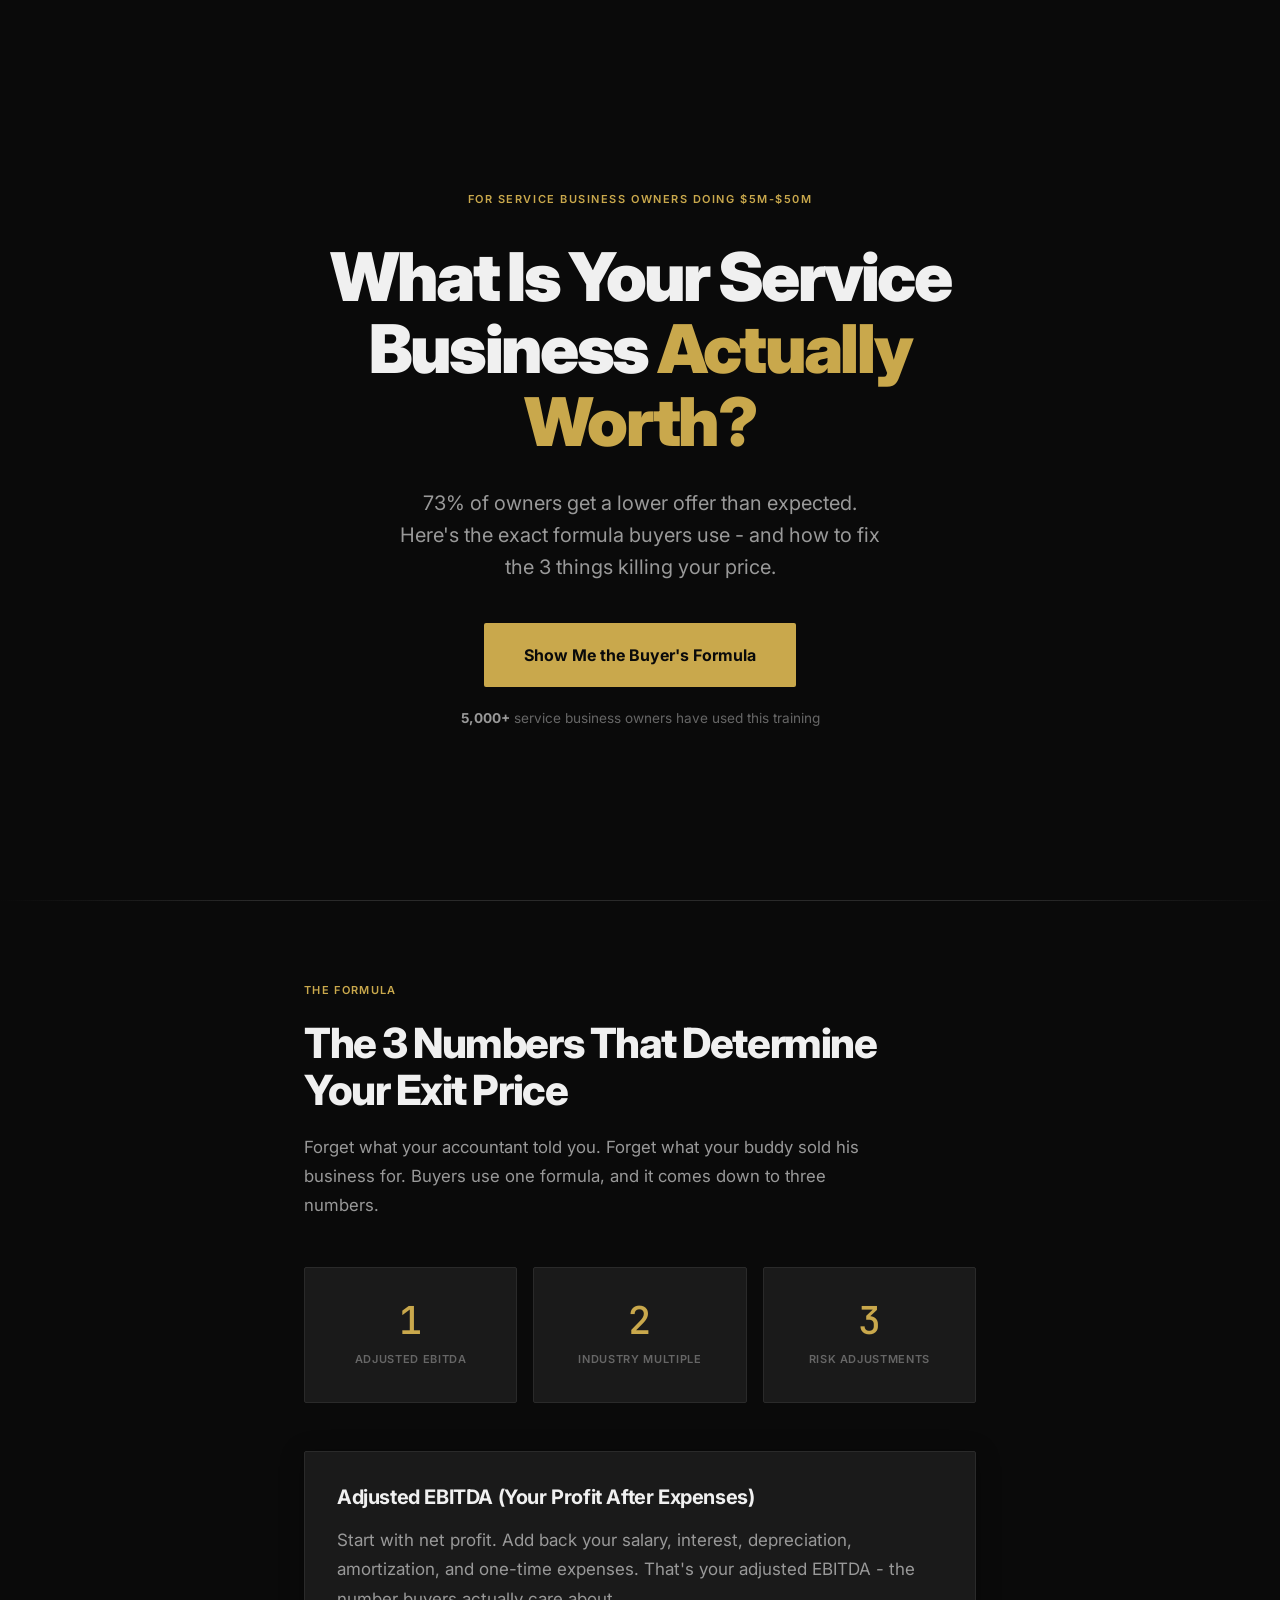
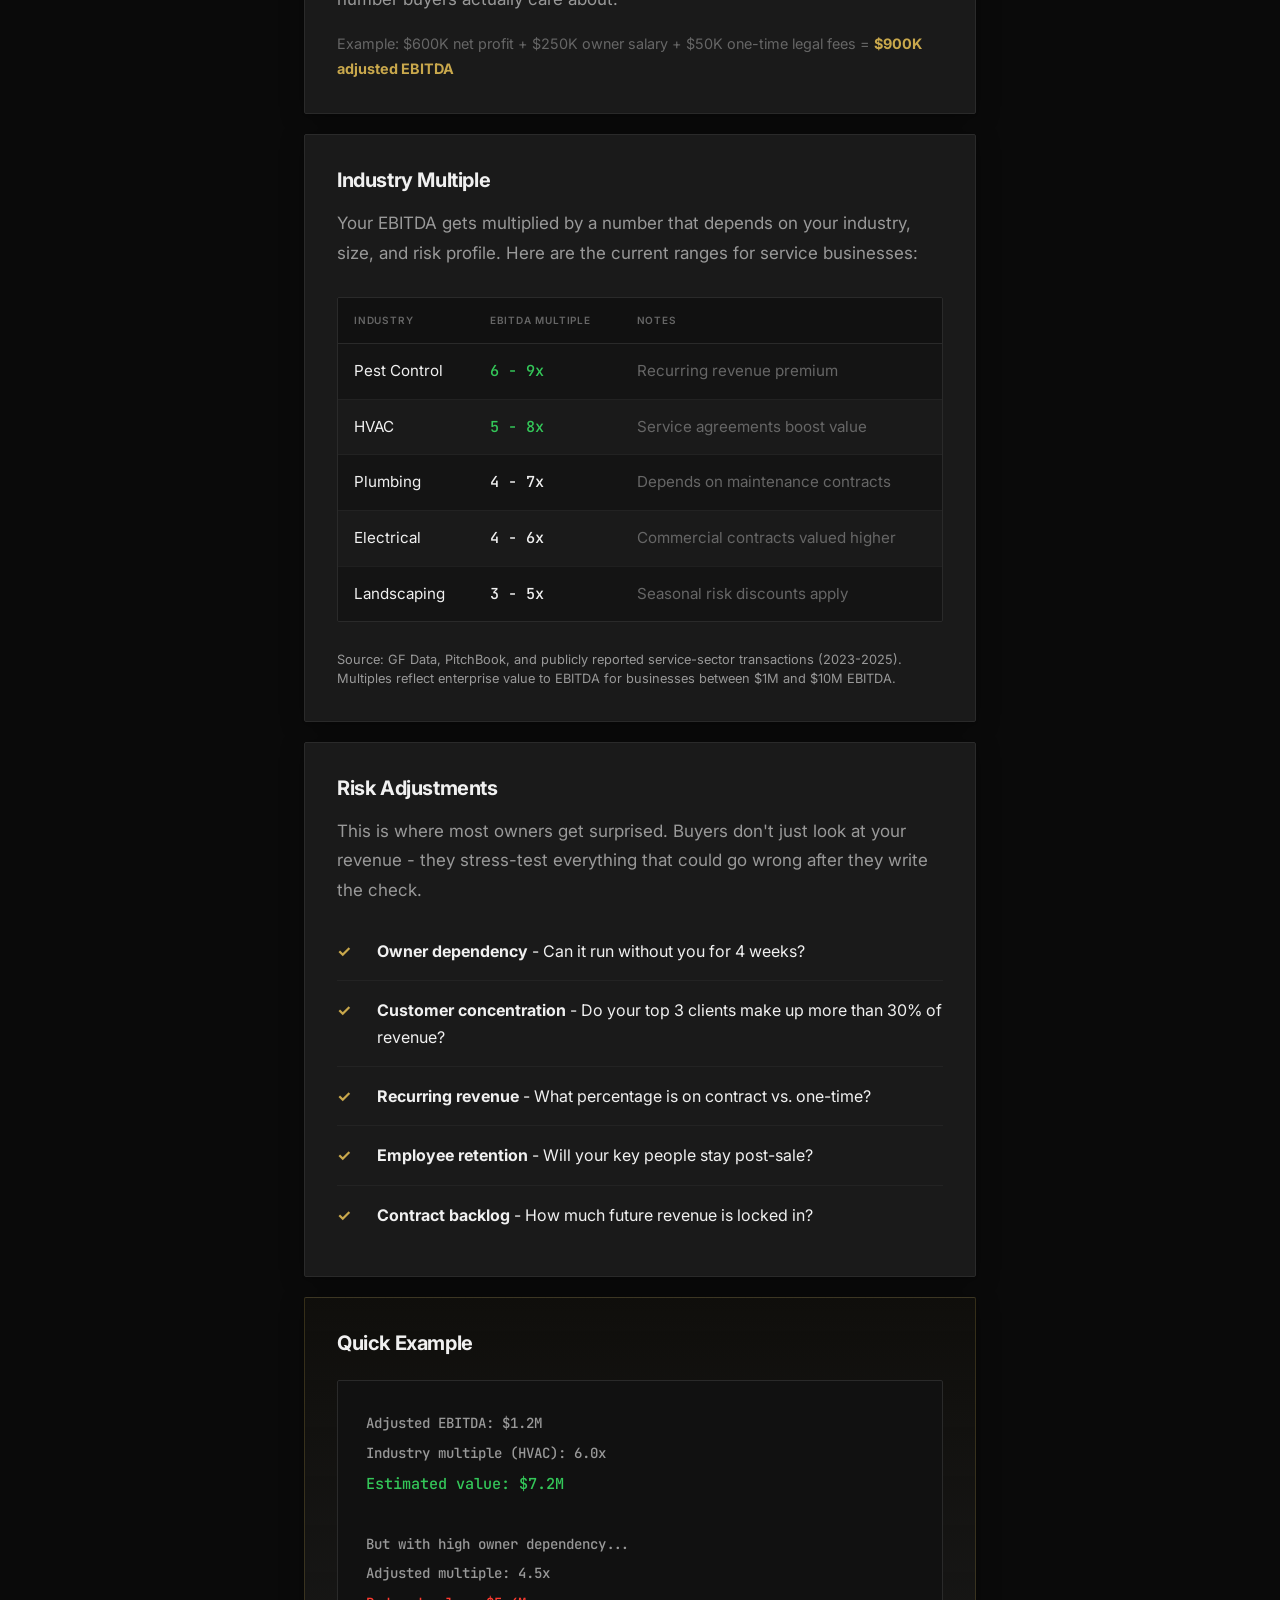
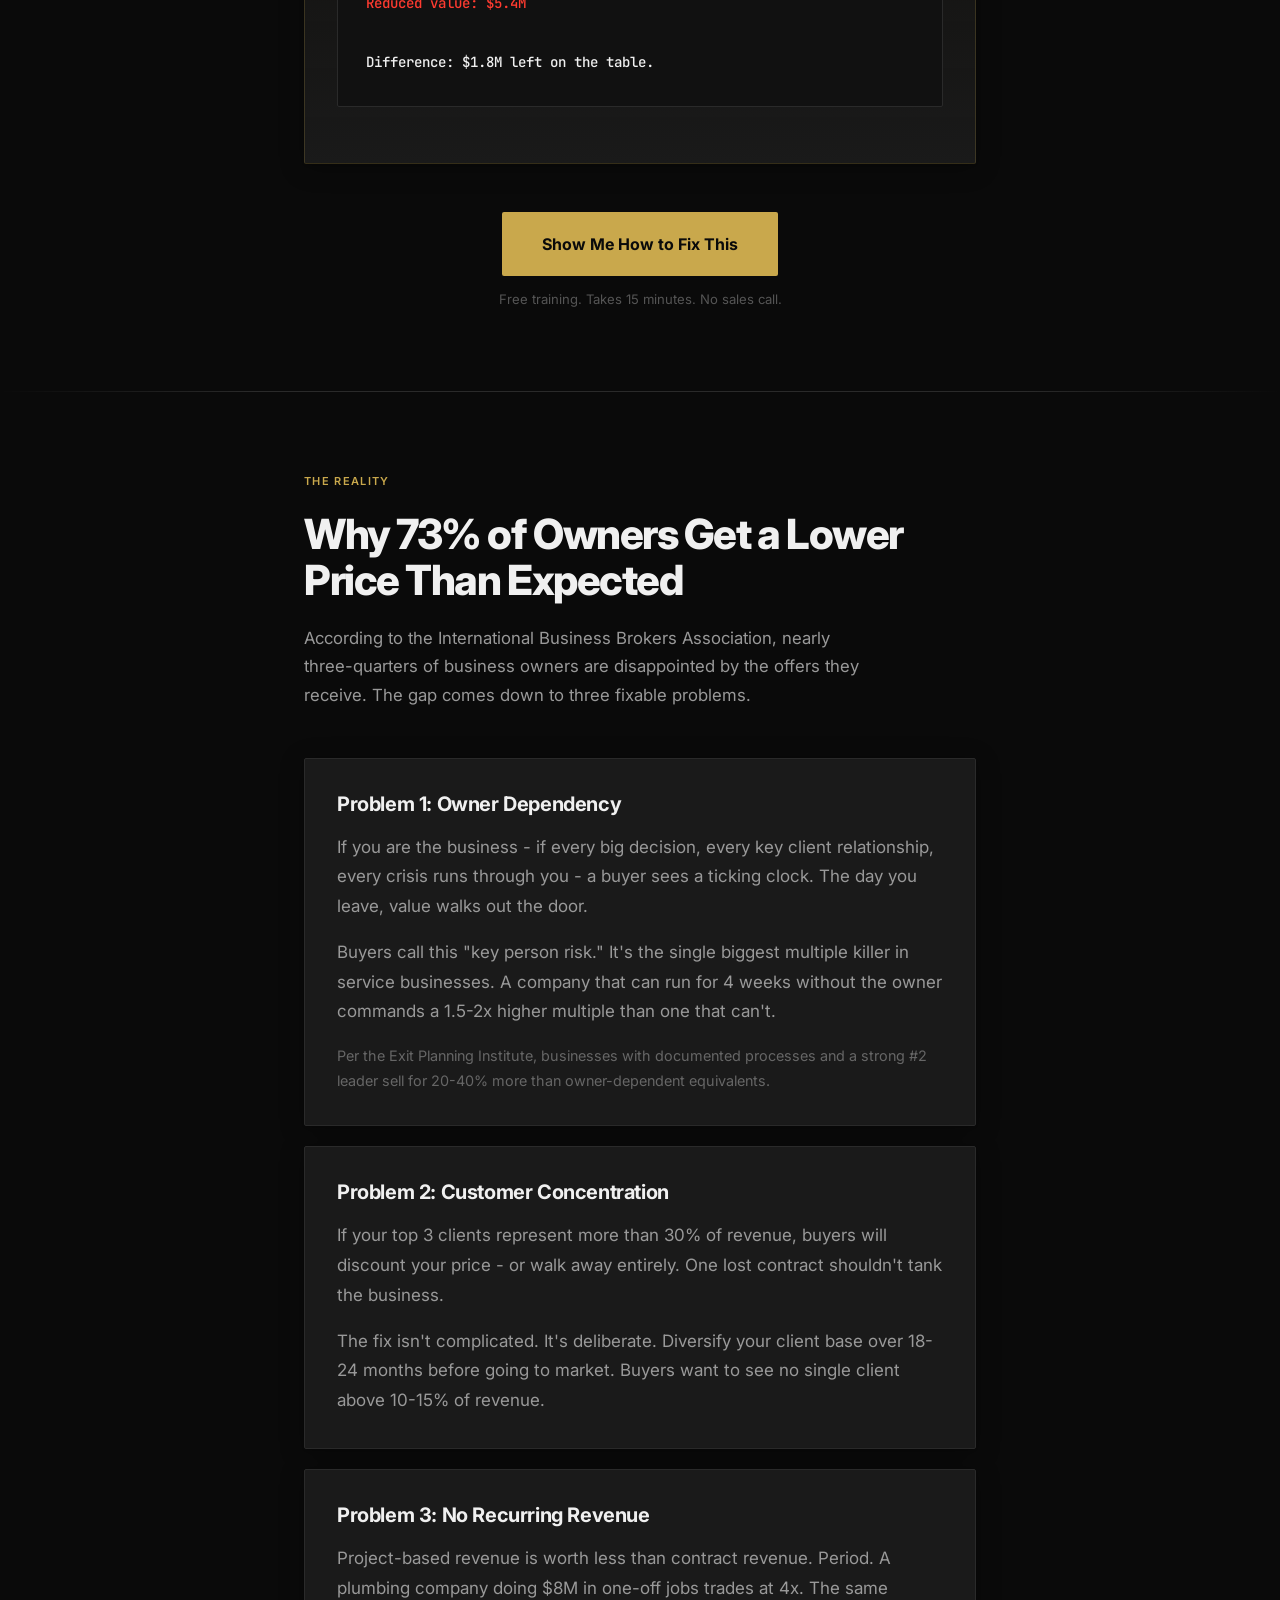
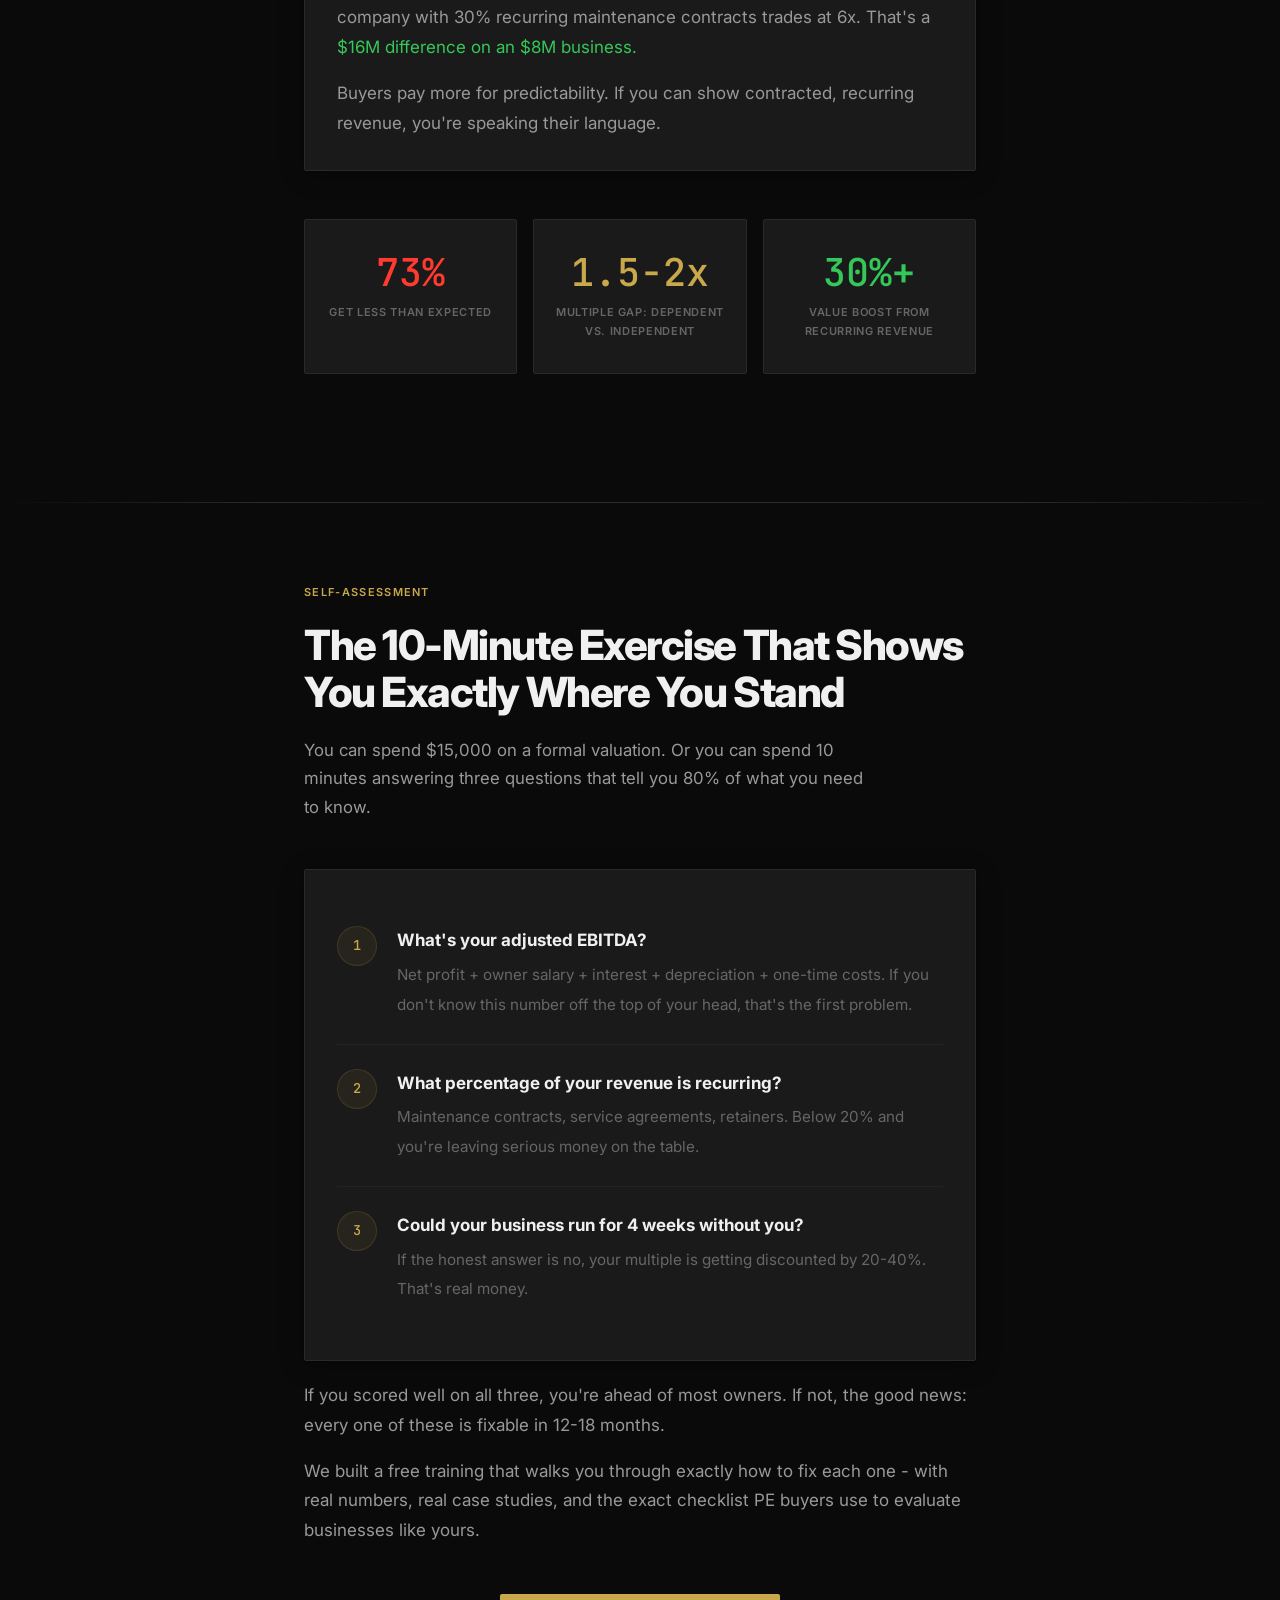
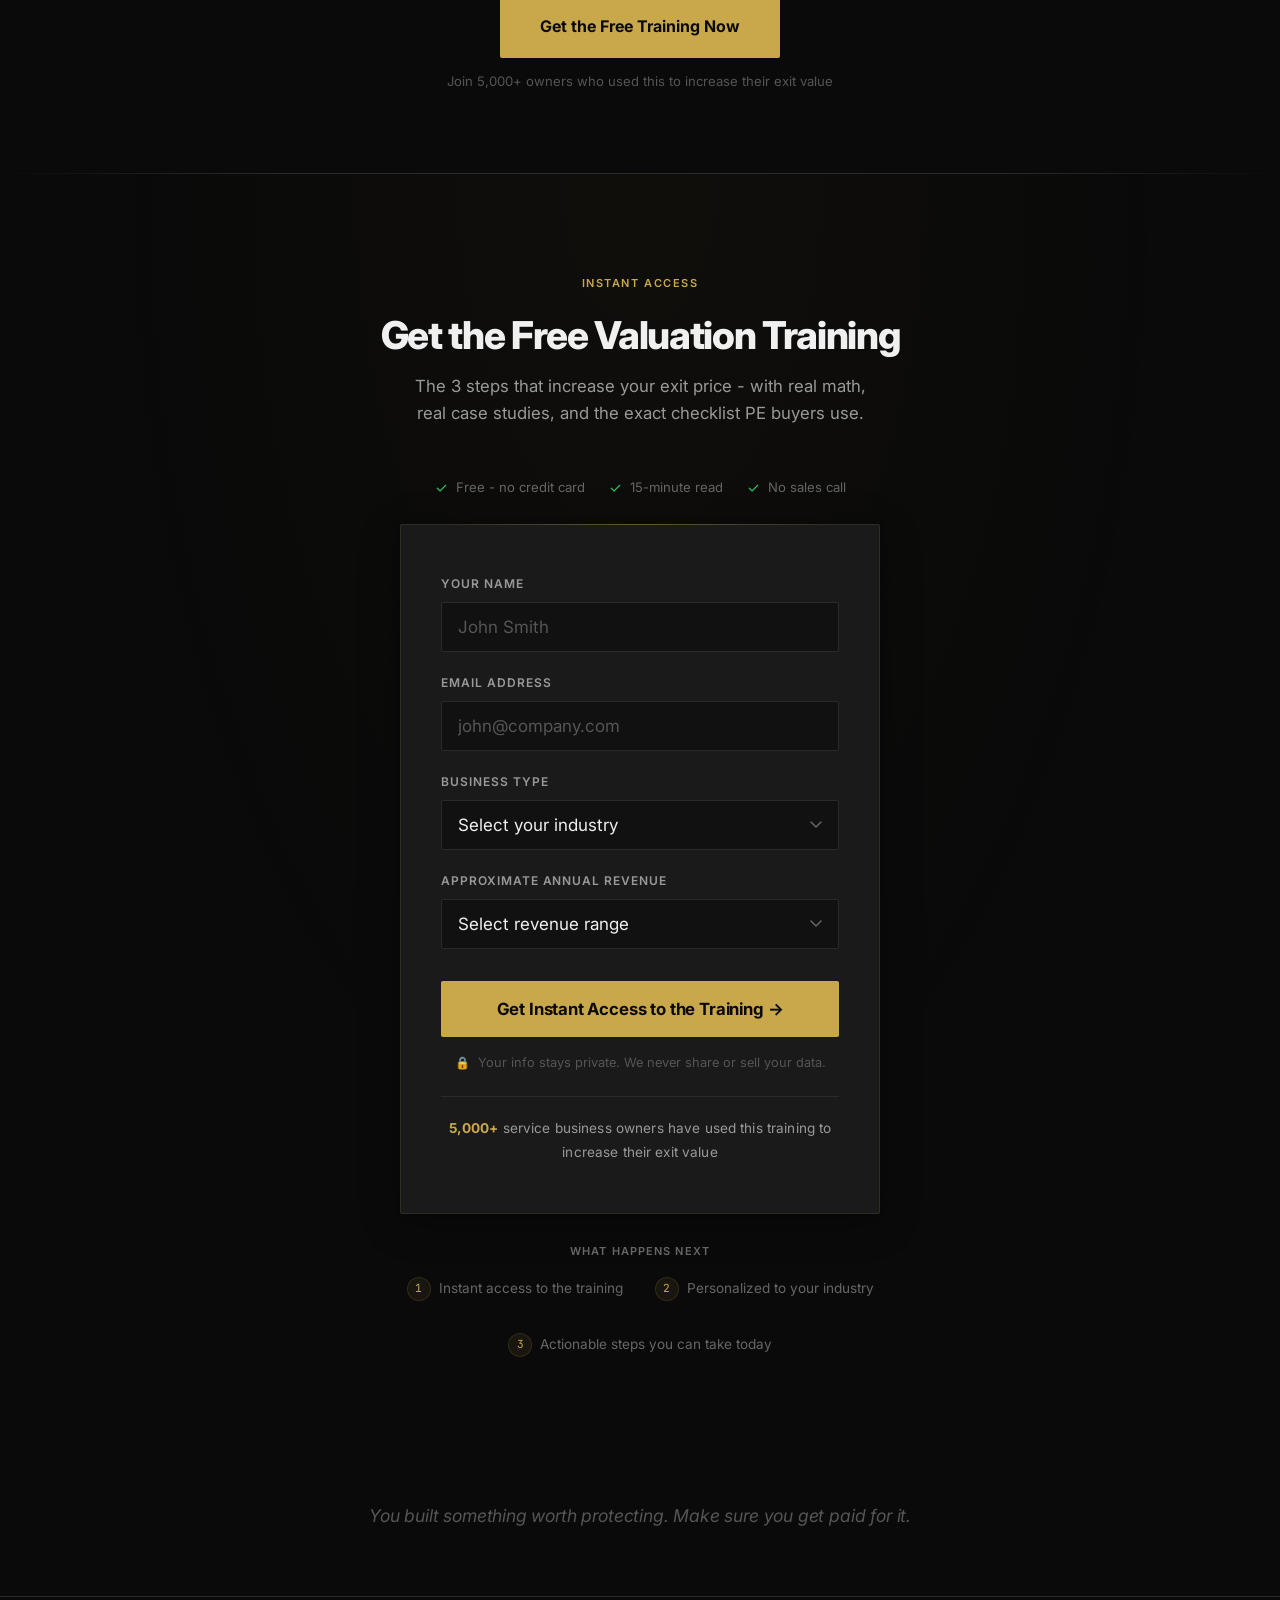
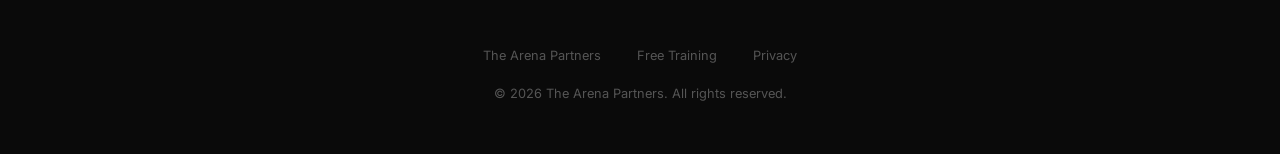
==== commit 4b488dae: "CRO audit + optimization: 58/52 → 84/81" ====
--- a/index.html
+++ b/index.html
@@ -148,7 +148,7 @@
       color: #999;
       line-height: 1.6;
       max-width: 480px;
-      margin: 0 auto 48px;
+      margin: 0 auto 40px;
       opacity: 0;
       animation: fadeUp 0.8s ease 0.6s forwards;
     }
@@ -174,26 +174,15 @@
       transform: translateY(-1px);
       box-shadow: 0 12px 40px rgba(201, 168, 76, 0.15);
     }
-    .hero-scroll {
-      position: absolute;
-      bottom: 32px;
-      left: 50%;
-      transform: translateX(-50%);
-      font-size: 11px;
-      font-weight: 600;
-      text-transform: uppercase;
-      letter-spacing: 0.12em;
+    .hero-proof {
+      margin-top: 20px;
+      font-size: 0.85rem;
       color: #666;
       opacity: 0;
-      animation: fadeUp 0.8s ease 1.2s forwards;
-    }
-    .hero-scroll::after {
-      content: '';
-      display: block;
-      width: 1px;
-      height: 32px;
-      background: linear-gradient(180deg, #666, transparent);
-      margin: 8px auto 0;
+      animation: fadeUp 0.8s ease 1.0s forwards;
+    }
+    .hero-proof strong {
+      color: #999;
     }
 
     @keyframes fadeUp {
@@ -484,6 +473,27 @@
       line-height: 1.6;
     }
 
+    /* Objection handler above form */
+    .objection-strip {
+      max-width: 480px;
+      margin: 0 auto 24px;
+      display: flex;
+      justify-content: center;
+      gap: 24px;
+      flex-wrap: wrap;
+    }
+    .objection-item {
+      display: flex;
+      align-items: center;
+      gap: 8px;
+      font-size: 0.82rem;
+      color: #666;
+    }
+    .objection-item .icon {
+      color: #34C759;
+      font-size: 0.9rem;
+    }
+
     .form-box {
       background: #1a1a1a;
       border: 1px solid rgba(201, 168, 76, 0.12);
@@ -572,12 +582,74 @@
     }
     .form-submit:active { transform: translateY(0); }
 
-    .form-proof {
+    /* Micro-copy below submit */
+    .form-micro {
       text-align: center;
       color: #555;
       font-size: 0.8rem;
-      margin-top: 20px;
+      margin-top: 16px;
+      line-height: 1.5;
+    }
+    .form-micro .lock-icon {
+      display: inline-block;
+      margin-right: 4px;
+      font-size: 0.75rem;
+    }
+
+    .form-proof {
+      text-align: center;
+      color: #999;
+      font-size: 0.85rem;
+      margin-top: 24px;
       letter-spacing: 0.01em;
+      padding-top: 20px;
+      border-top: 1px solid #2a2a2a;
+    }
+    .form-proof strong {
+      color: #C9A84C;
+    }
+
+    /* What happens next */
+    .next-steps {
+      max-width: 480px;
+      margin: 28px auto 0;
+      text-align: center;
+    }
+    .next-steps-title {
+      font-family: 'Inter', sans-serif;
+      font-weight: 600;
+      font-size: 11px;
+      text-transform: uppercase;
+      letter-spacing: 0.1em;
+      color: #666;
+      margin-bottom: 16px;
+    }
+    .next-steps-list {
+      display: flex;
+      justify-content: center;
+      gap: 32px;
+      flex-wrap: wrap;
+    }
+    .next-step {
+      display: flex;
+      align-items: center;
+      gap: 8px;
+      font-size: 0.85rem;
+      color: #666;
+    }
+    .next-step .num {
+      width: 24px;
+      height: 24px;
+      background: rgba(201, 168, 76, 0.08);
+      border: 1px solid rgba(201, 168, 76, 0.15);
+      color: #C9A84C;
+      font-family: 'JetBrains Mono', monospace;
+      font-size: 0.7rem;
+      border-radius: 50%;
+      display: flex;
+      align-items: center;
+      justify-content: center;
+      flex-shrink: 0;
     }
 
     /* ========== TRUST BAR ========== */
@@ -615,22 +687,6 @@
     footer a:hover { color: #C9A84C; }
     .footer-links { margin-bottom: 16px; }
     .footer-links a { margin: 0 16px; }
-    .footer-newsletter {
-      max-width: 480px;
-      margin: 24px auto;
-      padding: 24px 0;
-      border-top: 1px solid #2a2a2a;
-    }
-    .footer-newsletter p {
-      font-size: 0.85rem;
-      color: #555;
-      margin-bottom: 16px;
-    }
-    .footer-newsletter iframe {
-      width: 100%;
-      border: none;
-      border-radius: 2px;
-    }
 
     /* ========== SCROLL REVEALS ========== */
     .reveal {
@@ -665,8 +721,45 @@
       transform: translateY(-1px);
       box-shadow: 0 12px 40px rgba(201, 168, 76, 0.15);
     }
+    .cta-inline-proof {
+      margin-top: 12px;
+      font-size: 0.82rem;
+      color: #555;
+    }
     @media (max-width: 600px) {
       .cta-inline a { display: block; width: 100%; }
+    }
+
+    /* ========== STICKY CTA (mobile) ========== */
+    .sticky-cta {
+      display: none;
+      position: fixed;
+      bottom: 0;
+      left: 0;
+      right: 0;
+      z-index: 999;
+      background: rgba(10, 10, 10, 0.95);
+      backdrop-filter: blur(12px);
+      -webkit-backdrop-filter: blur(12px);
+      border-top: 1px solid rgba(201, 168, 76, 0.15);
+      padding: 12px 20px;
+      text-align: center;
+    }
+    .sticky-cta.visible { display: block; }
+    .sticky-cta a {
+      display: block;
+      width: 100%;
+      padding: 16px 24px;
+      font-family: 'Inter', sans-serif;
+      font-size: 0.95rem;
+      font-weight: 700;
+      color: #0a0a0a;
+      background: #C9A84C;
+      border-radius: 2px;
+      text-decoration: none;
+    }
+    @media (min-width: 601px) {
+      .sticky-cta { display: none !important; }
     }
   </style>
 </head>
@@ -674,11 +767,11 @@
 
   <!-- ==================== HERO ==================== -->
   <section class="hero">
-    <div class="hero-eyebrow">Free Valuation Guide</div>
+    <div class="hero-eyebrow">For Service Business Owners Doing $5M-$50M</div>
     <h1>What Is Your Service<br>Business <span>Actually Worth?</span></h1>
-    <p class="hero-sub">Most owners overestimate by 40%. Here's how buyers really calculate it.</p>
-    <a href="#get-training" class="hero-cta">Get the Free Training</a>
-    <div class="hero-scroll">Scroll</div>
+    <p class="hero-sub">73% of owners get a lower offer than expected. Here's the exact formula buyers use - and how to fix the 3 things killing your price.</p>
+    <a href="#get-training" class="hero-cta">Show Me the Buyer's Formula</a>
+    <p class="hero-proof"><strong>5,000+</strong> service business owners have used this training</p>
   </section>
 
   <hr class="divider-gradient">
@@ -708,7 +801,7 @@
       </div>
 
       <div class="card card-elevated reveal">
-        <h3>Adjusted EBITDA</h3>
+        <h3>Adjusted EBITDA (Your Profit After Expenses)</h3>
         <p>Start with net profit. Add back your salary, interest, depreciation, amortization, and one-time expenses. That's your adjusted EBITDA - the number buyers actually care about.</p>
         <p style="color: #666; font-size: 0.9rem;">Example: $600K net profit + $250K owner salary + $50K one-time legal fees = <strong style="color: #C9A84C;">$900K adjusted EBITDA</strong></p>
       </div>
@@ -783,6 +876,11 @@
         </div>
       </div>
 
+      <div class="cta-inline reveal">
+        <a href="#get-training">Show Me How to Fix This</a>
+        <p class="cta-inline-proof">Free training. Takes 15 minutes. No sales call.</p>
+      </div>
+
     </div>
   </section>
 
@@ -867,7 +965,8 @@
       </div>
 
       <div class="cta-inline reveal">
-        <a href="#get-training">Get My Free Valuation Training</a>
+        <a href="#get-training">Get the Free Training Now</a>
+        <p class="cta-inline-proof">Join 5,000+ owners who used this to increase their exit value</p>
       </div>
     </div>
   </section>
@@ -878,9 +977,16 @@
   <section id="get-training" class="form-section">
     <div class="container">
       <div class="form-header reveal">
-        <span class="form-header-label">Free Access</span>
-        <h2>Get the Training</h2>
-        <p>3 steps to increase your business value before you sell. Real math. Real case studies. No fluff.</p>
+        <span class="form-header-label">Instant Access</span>
+        <h2>Get the Free Valuation Training</h2>
+        <p>The 3 steps that increase your exit price - with real math, real case studies, and the exact checklist PE buyers use.</p>
+      </div>
+
+      <!-- Objection strip (Wiebe: handle objections before the form) -->
+      <div class="objection-strip reveal">
+        <div class="objection-item"><span class="icon">&#10003;</span> Free - no credit card</div>
+        <div class="objection-item"><span class="icon">&#10003;</span> 15-minute read</div>
+        <div class="objection-item"><span class="icon">&#10003;</span> No sales call</div>
       </div>
 
       <div class="form-box reveal">
@@ -900,7 +1006,7 @@
 
           <div class="form-group">
             <label class="form-label" for="business_type">Business Type</label>
-            <select id="business_type" name="business_type" class="form-select" required>
+            <select id="business_type" name="business_type" class="form-select" required autocomplete="organization-title">
               <option value="" disabled selected>Select your industry</option>
               <option value="Plumbing">Plumbing</option>
               <option value="HVAC">HVAC</option>
@@ -925,24 +1031,28 @@
             </select>
           </div>
 
-          <button type="submit" class="form-submit" id="submit-btn">Get My Free Valuation Training &rarr;</button>
+          <button type="submit" class="form-submit" id="submit-btn">Get Instant Access to the Training &rarr;</button>
+
+          <!-- Micro-copy: anxiety reduction (Wolf) -->
+          <p class="form-micro"><span class="lock-icon">&#128274;</span> Your info stays private. We never share or sell your data.</p>
         </form>
 
-        <p class="form-proof">Join 5,000+ business owners who increased their exit value</p>
-      </div>
-
-      <p style="color: #555; font-size: 0.85rem; margin-top: 28px; text-align: center; line-height: 1.5;">Takes 15 minutes to read - could be worth millions at exit.</p>
+        <!-- Social proof within eyeline of CTA (Wolf) -->
+        <p class="form-proof"><strong>5,000+</strong> service business owners have used this training to increase their exit value</p>
+      </div>
+
+      <!-- What happens next (Lillrud: reduce anxiety about the unknown) -->
+      <div class="next-steps reveal">
+        <p class="next-steps-title">What happens next</p>
+        <div class="next-steps-list">
+          <div class="next-step"><span class="num">1</span> Instant access to the training</div>
+          <div class="next-step"><span class="num">2</span> Personalized to your industry</div>
+          <div class="next-step"><span class="num">3</span> Actionable steps you can take today</div>
+        </div>
+      </div>
+
     </div>
   </section>
-
-  <!-- TRUST BAR -->
-  <div class="trust-bar">
-    <div class="container">
-      <span>Join 5,000+ business owners</span>
-      <span style="color: #2a2a2a;">|</span>
-      <span>By <a href="https://thearenapartners.com">The Arena Partners</a></span>
-    </div>
-  </div>
 
   <!-- PRIDE CLOSE -->
   <section class="pride-close">
@@ -959,13 +1069,14 @@
         <a href="training.html">Free Training</a>
         <a href="https://thearenapartners.com/privacy">Privacy</a>
       </div>
-      <div class="footer-newsletter">
-        <p>Get weekly insights on business valuation and exit strategy.</p>
-        <iframe src="https://thearenapartners.substack.com/embed" width="480" height="150" frameborder="0" scrolling="no" style="max-width: 100%;"></iframe>
-      </div>
       <p>&copy; 2026 The Arena Partners. All rights reserved.</p>
     </div>
   </footer>
+
+  <!-- Sticky CTA (mobile only) -->
+  <div class="sticky-cta" id="sticky-cta">
+    <a href="#get-training">Get the Free Training &rarr;</a>
+  </div>
 
   <script>
     // Loading state on form submit
@@ -989,6 +1100,22 @@
       }, { threshold: 0.1, rootMargin: '0px 0px -40px 0px' });
       els.forEach(function(el) { observer.observe(el); });
     })();
+
+    // Sticky CTA (show after scrolling past hero on mobile)
+    (function() {
+      var sticky = document.getElementById('sticky-cta');
+      var formSection = document.getElementById('get-training');
+      window.addEventListener('scroll', function() {
+        var scrollY = window.scrollY;
+        var formTop = formSection.getBoundingClientRect().top + window.scrollY;
+        var heroHeight = window.innerHeight;
+        if (scrollY > heroHeight && scrollY < formTop - window.innerHeight * 0.5) {
+          sticky.classList.add('visible');
+        } else {
+          sticky.classList.remove('visible');
+        }
+      });
+    })();
   </script>
 
 </body>
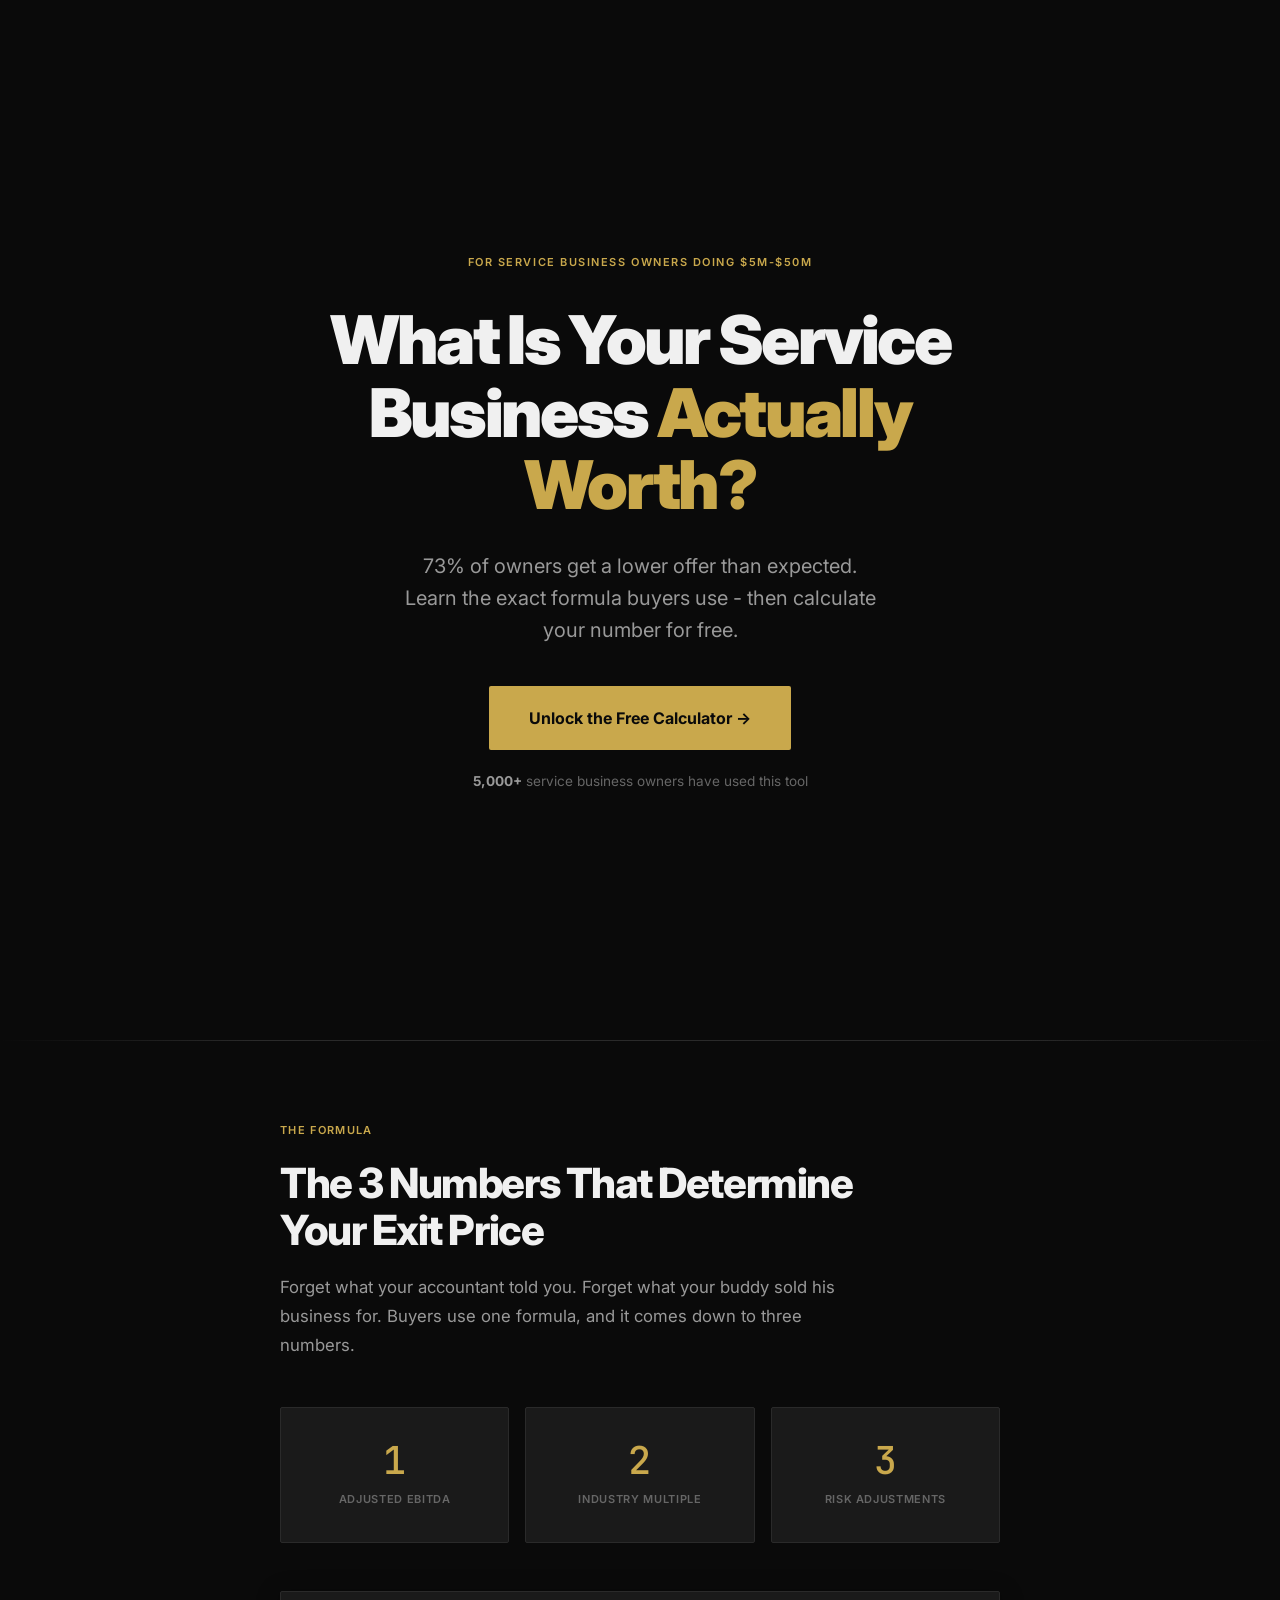
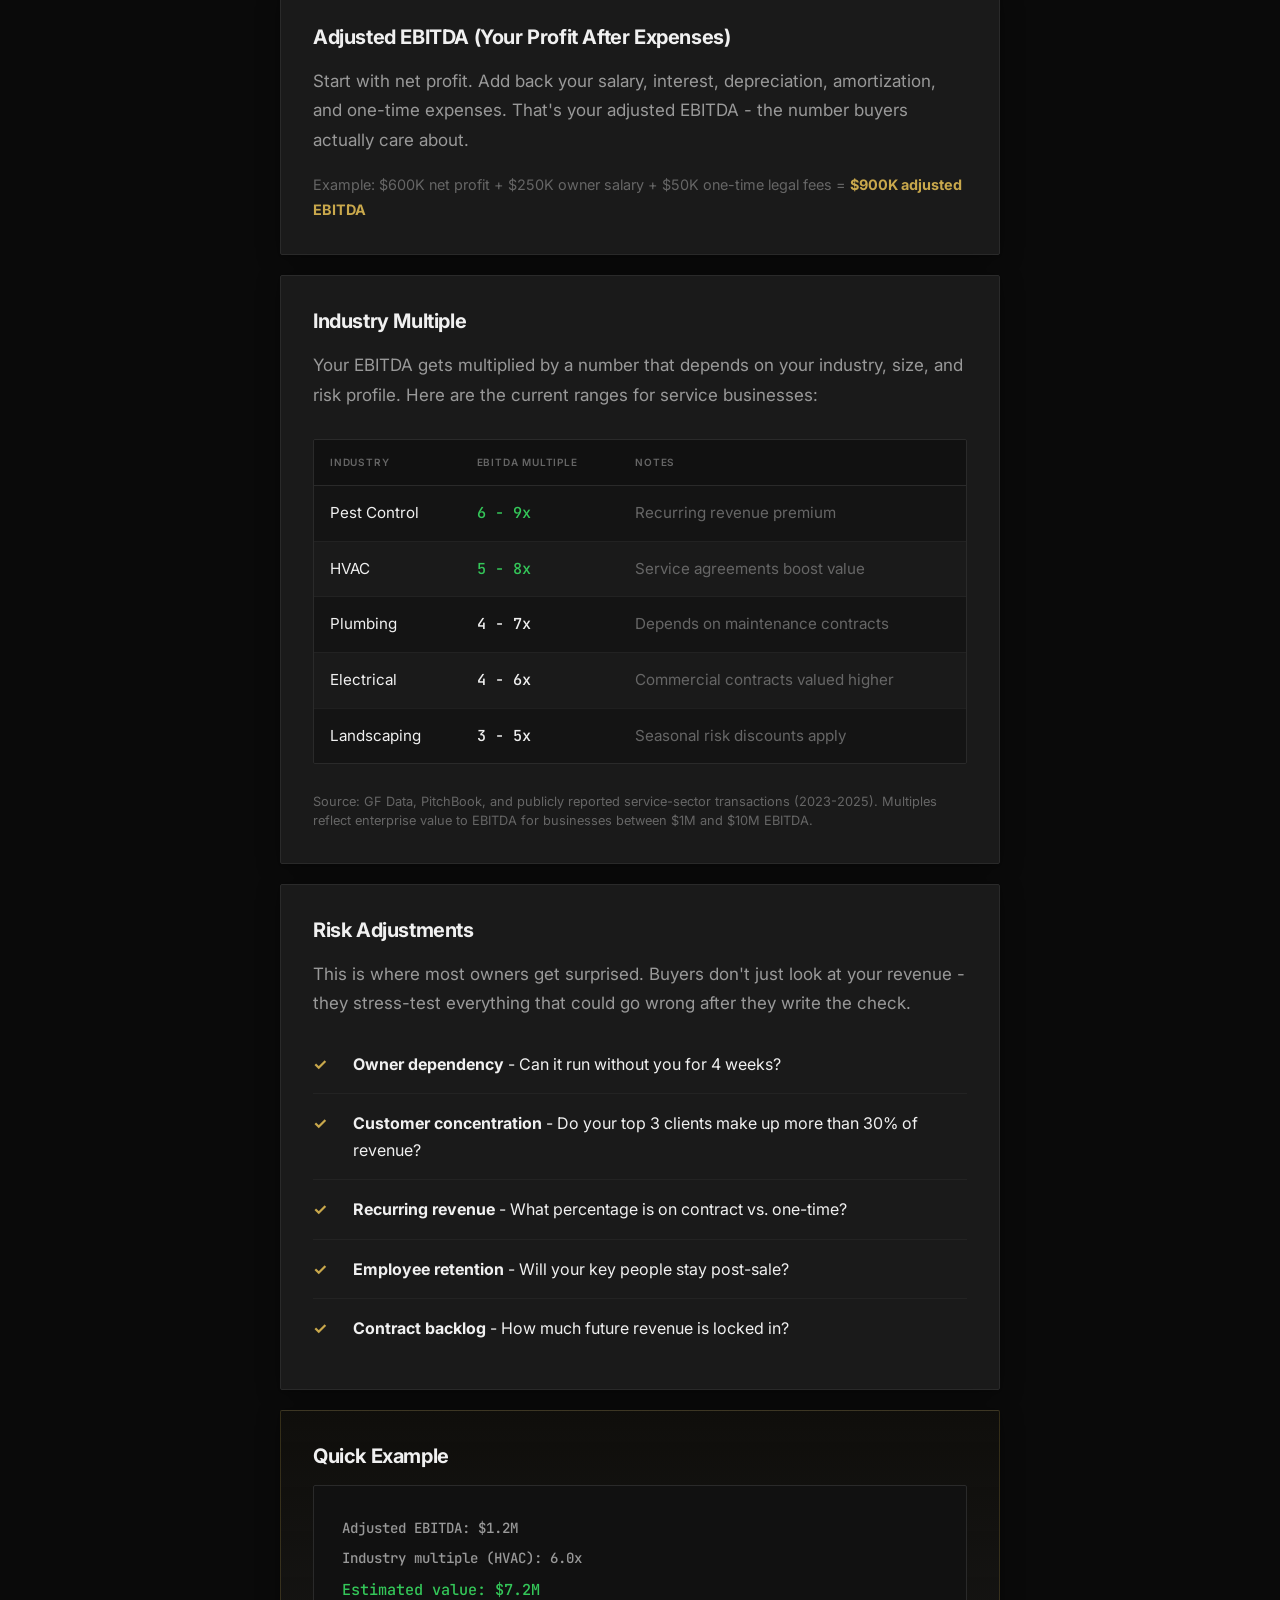
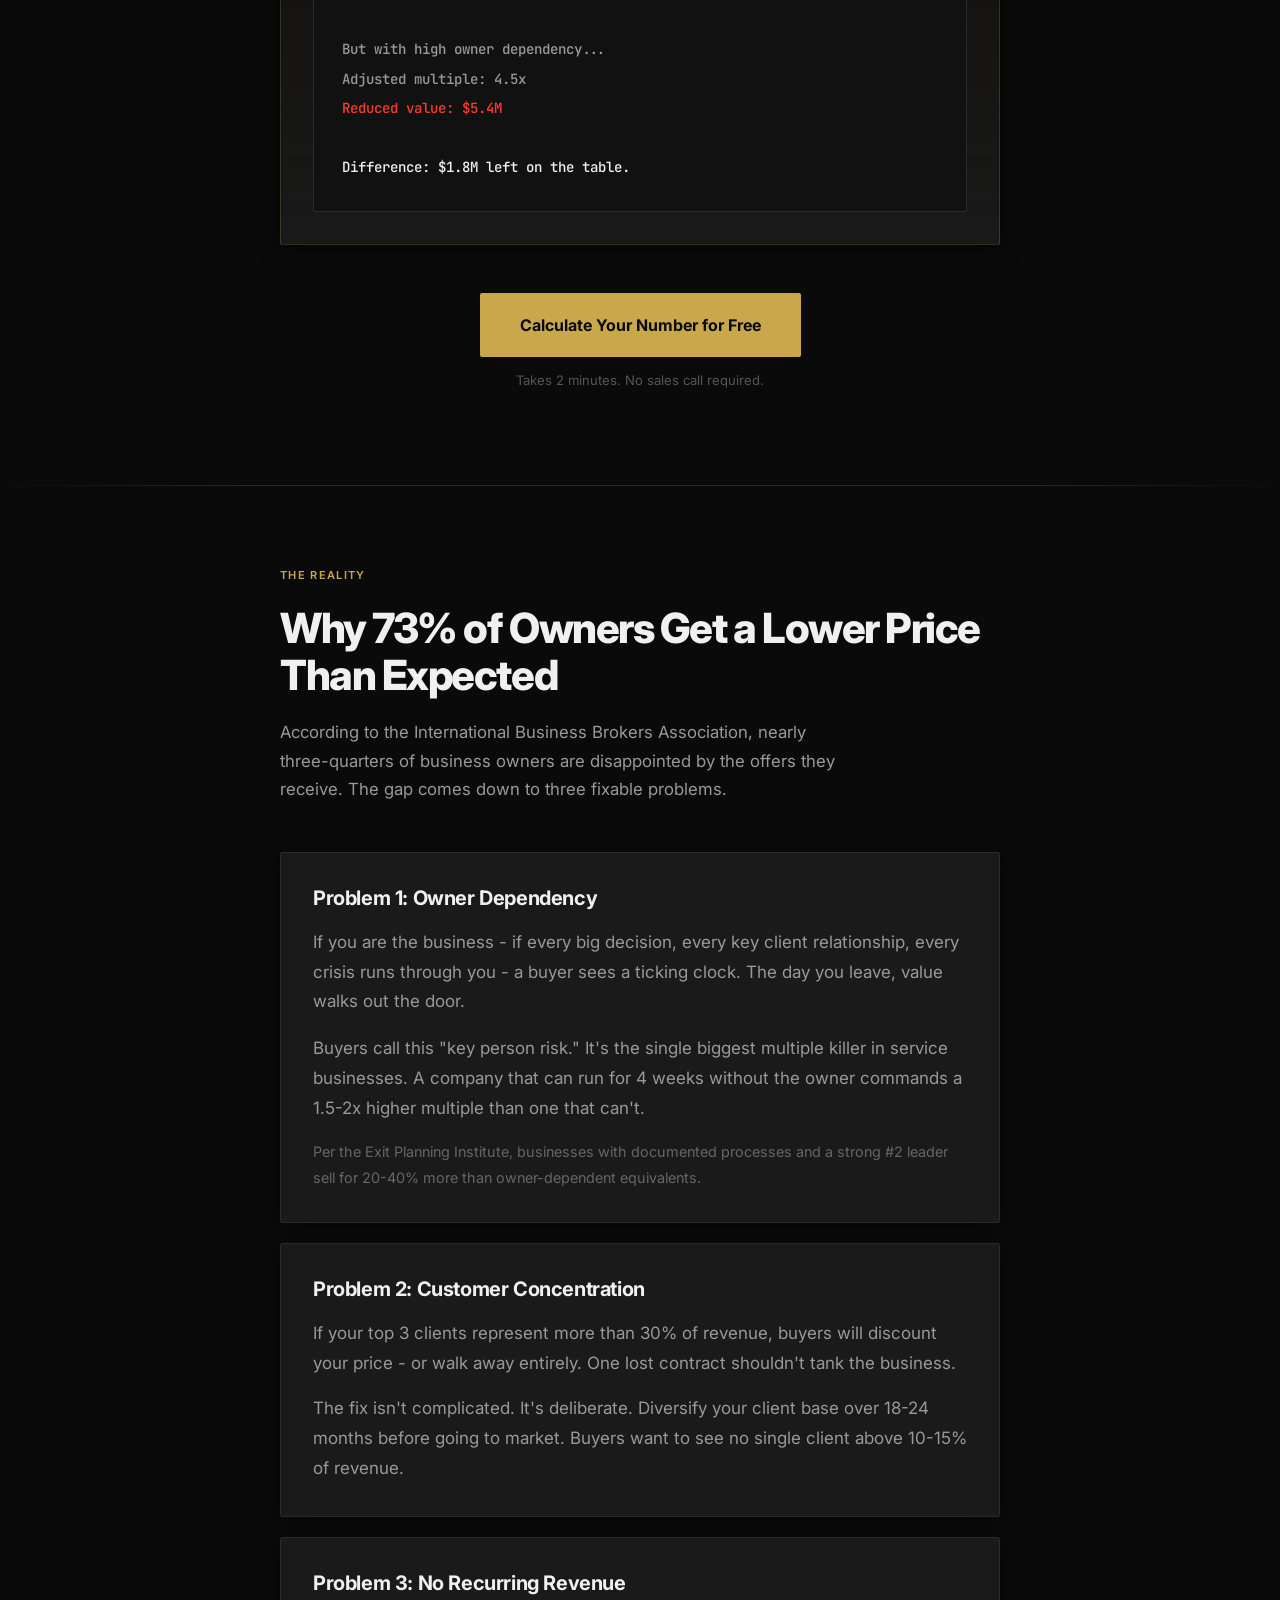
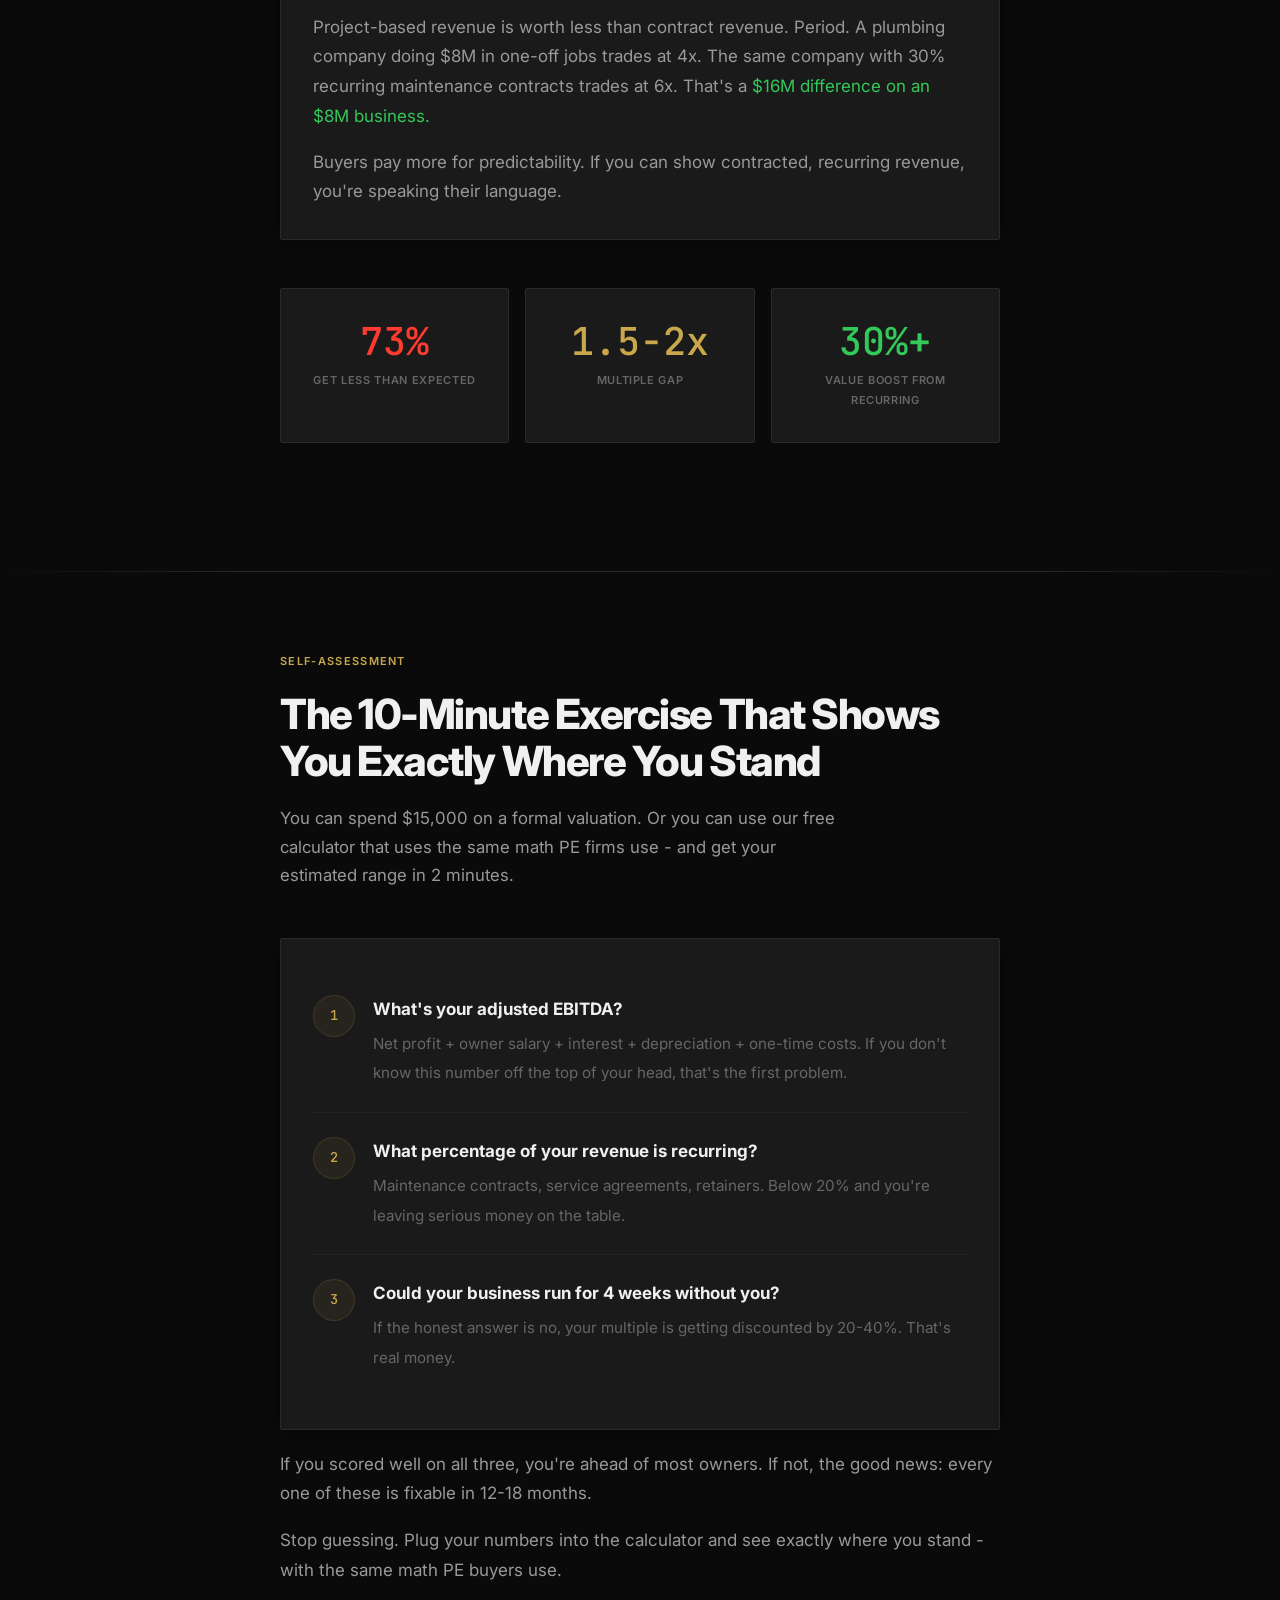
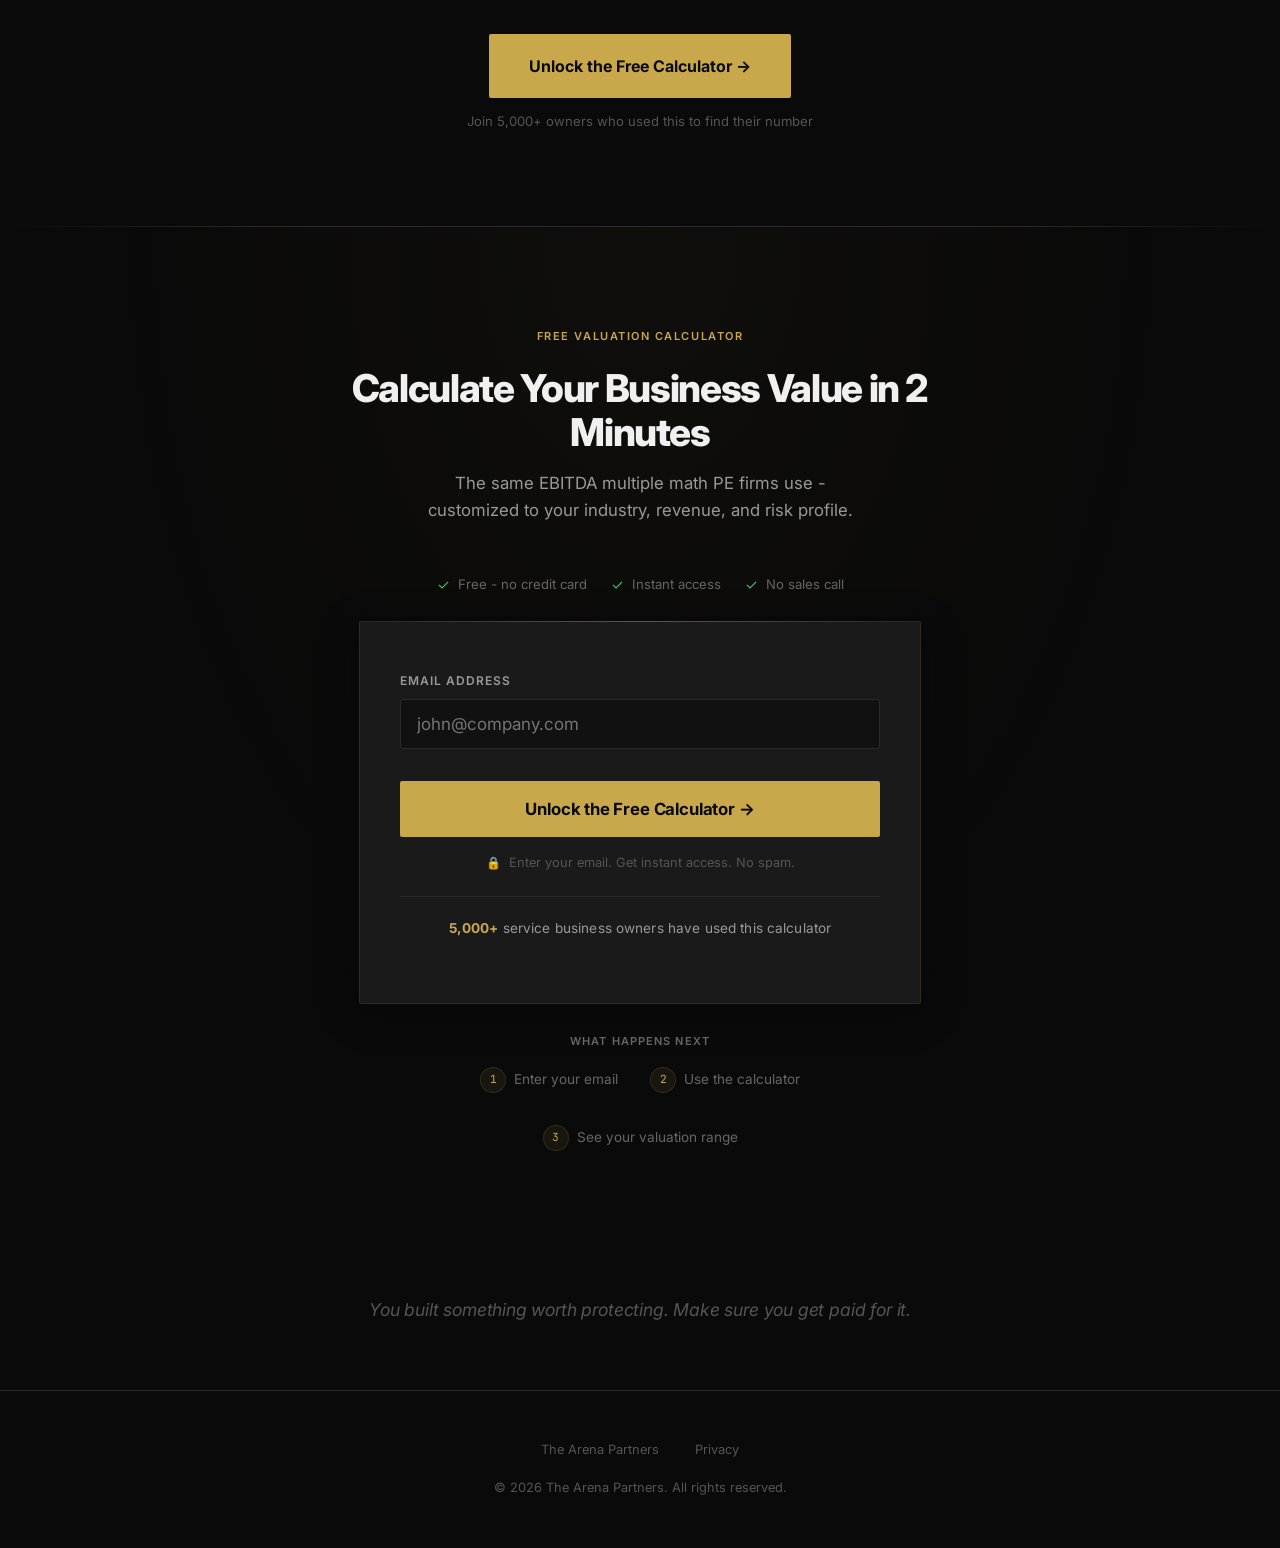
==== commit 3c32832e: "Rebuild: 3-page funnel (email → calculator → phone+name → training)" ====
--- a/index.html
+++ b/index.html
@@ -3,14 +3,14 @@
 <head>
   <meta charset="UTF-8">
   <meta name="viewport" content="width=device-width, initial-scale=1.0">
-  <title>What Is My Service Business Actually Worth? | Free Valuation Guide</title>
-  <meta name="description" content="Find out what your service business is really worth. Industry-specific EBITDA multiples, real buyer math, and a free training to increase your exit price before you sell.">
+  <title>What Is My Service Business Actually Worth? | Free Valuation Calculator</title>
+  <meta name="description" content="Find out what your service business is really worth. Industry-specific EBITDA multiples, real buyer math, and a free interactive calculator to estimate your exit price.">
   <meta name="keywords" content="what is my business worth, business valuation calculator, service business valuation, how much is my business worth, EBITDA multiple, business exit price">
   <link rel="canonical" href="https://vivianashford.github.io/satellite-valuation/">
 
   <!-- Open Graph -->
   <meta property="og:title" content="What Is Your Service Business Actually Worth?">
-  <meta property="og:description" content="Most owners overestimate by 40%. Here's how buyers really calculate your exit price - with real industry multiples and a free training.">
+  <meta property="og:description" content="Most owners overestimate by 40%. Here's how buyers really calculate your exit price - and a free calculator to see your number.">
   <meta property="og:type" content="website">
   <meta property="og:url" content="https://vivianashford.github.io/satellite-valuation/">
   <meta property="og:site_name" content="The Arena Partners">
@@ -25,7 +25,7 @@
   <link rel="preconnect" href="https://fonts.gstatic.com" crossorigin>
   <link href="https://fonts.googleapis.com/css2?family=Inter:wght@400;600;700;800;900&family=JetBrains+Mono:wght@500&display=swap" rel="stylesheet">
 
-  <!-- Schema.org - WebSite -->
+  <!-- Schema.org -->
   <script type="application/ld+json">
   {
     "@context": "https://schema.org",
@@ -39,8 +39,6 @@
     }
   }
   </script>
-
-  <!-- Schema.org - FAQPage -->
   <script type="application/ld+json">
   {
     "@context": "https://schema.org",
@@ -67,7 +65,7 @@
         "name": "Why do most business owners get a lower price than expected?",
         "acceptedAnswer": {
           "@type": "Answer",
-          "text": "According to industry data, approximately 73% of business owners receive a lower offer than they expected. The three main reasons are high owner dependency (the business can't run without the owner), customer concentration (top 3 clients represent more than 30% of revenue), and low recurring revenue (less than 20% of revenue on contract)."
+          "text": "According to industry data, approximately 73% of business owners receive a lower offer than they expected. The three main reasons are high owner dependency, customer concentration, and low recurring revenue."
         }
       }
     ]
@@ -82,1007 +80,293 @@
     gtag('js', new Date());
     gtag('config', 'G-SDMM90P63D');
   </script>
+</head>
+<body style="font-family: 'Inter', -apple-system, BlinkMacSystemFont, 'Segoe UI', Roboto, sans-serif; background: #0a0a0a; color: #f0f0f0; line-height: 1.75; font-size: 17px; -webkit-font-smoothing: antialiased; -moz-osx-font-smoothing: grayscale; margin: 0; padding: 0; overflow-x: hidden;">
+
+  <!-- ==================== HERO ==================== -->
+  <section style="min-height: 100vh; min-height: 100svh; display: flex; flex-direction: column; align-items: center; justify-content: center; text-align: center; padding: 80px 20px 60px; position: relative;">
+    <div style="font-weight: 600; font-size: 11px; text-transform: uppercase; letter-spacing: 0.14em; color: #C9A84C; margin-bottom: 32px; opacity: 0; animation: fadeUp 0.8s ease 0.2s forwards;">For Service Business Owners Doing $5M-$50M</div>
+    <h1 style="font-weight: 900; font-size: clamp(2.6rem, 7vw, 4.2rem); line-height: 1.08; letter-spacing: -0.04em; color: #f0f0f0; margin: 0 0 28px; max-width: 680px; opacity: 0; animation: fadeUp 0.8s ease 0.4s forwards;">What Is Your Service<br>Business <span style="color: #C9A84C;">Actually Worth?</span></h1>
+    <p style="font-weight: 400; font-size: clamp(1.05rem, 2.5vw, 1.25rem); color: #999; line-height: 1.6; max-width: 480px; margin: 0 auto 40px; opacity: 0; animation: fadeUp 0.8s ease 0.6s forwards;">73% of owners get a lower offer than expected. Learn the exact formula buyers use - then calculate your number for free.</p>
+    <a href="#get-calculator" style="display: inline-block; padding: 18px 40px; font-size: 1rem; font-weight: 700; color: #0a0a0a; background: #C9A84C; border-radius: 2px; text-decoration: none; transition: transform 0.15s ease, box-shadow 0.15s ease, background 0.2s ease; opacity: 0; animation: fadeUp 0.8s ease 0.8s forwards; cursor: pointer;" onmouseover="this.style.background='#D4B65C'; this.style.transform='translateY(-1px)'; this.style.boxShadow='0 12px 40px rgba(201,168,76,0.15)';" onmouseout="this.style.background='#C9A84C'; this.style.transform='translateY(0)'; this.style.boxShadow='none';">Unlock the Free Calculator &rarr;</a>
+    <p style="margin-top: 20px; font-size: 0.85rem; color: #666; opacity: 0; animation: fadeUp 0.8s ease 1.0s forwards;"><strong style="color: #999;">5,000+</strong> service business owners have used this tool</p>
+  </section>
+
+  <hr style="height: 1px; border: none; margin: 0; background: linear-gradient(90deg, transparent, #2a2a2a 20%, #2a2a2a 80%, transparent);">
+
+  <!-- ==================== THE 3 NUMBERS ==================== -->
+  <section style="padding: 80px 0;" class="section-desktop">
+    <div style="max-width: 720px; margin: 0 auto; padding: 0 24px;">
+      <div class="reveal" style="opacity: 0; transform: translateY(24px); transition: opacity 0.7s ease, transform 0.7s ease;">
+        <span style="font-weight: 600; font-size: 11px; text-transform: uppercase; letter-spacing: 0.12em; color: #C9A84C; margin-bottom: 20px; display: block;">The Formula</span>
+        <h2 style="font-weight: 800; font-size: clamp(1.8rem, 4vw, 2.6rem); line-height: 1.12; letter-spacing: -0.035em; color: #f0f0f0; margin: 0 0 20px;">The 3 Numbers That Determine<br>Your Exit Price</h2>
+        <p style="font-size: 1.05rem; color: #999; max-width: 560px; line-height: 1.7; margin-bottom: 48px;">Forget what your accountant told you. Forget what your buddy sold his business for. Buyers use one formula, and it comes down to three numbers.</p>
+      </div>
+
+      <div class="reveal" style="display: grid; grid-template-columns: repeat(3, 1fr); gap: 16px; margin: 48px 0; opacity: 0; transform: translateY(24px); transition: opacity 0.7s ease, transform 0.7s ease;">
+        <div style="background: #1a1a1a; border: 1px solid #2a2a2a; border-radius: 2px; padding: 32px 20px; text-align: center;">
+          <div style="font-family: 'JetBrains Mono', monospace; font-weight: 500; font-size: clamp(1.8rem, 4vw, 2.4rem); color: #C9A84C; line-height: 1.1; margin-bottom: 8px;">1</div>
+          <div style="font-weight: 600; font-size: 11px; text-transform: uppercase; letter-spacing: 0.06em; color: #666;">Adjusted EBITDA</div>
+        </div>
+        <div style="background: #1a1a1a; border: 1px solid #2a2a2a; border-radius: 2px; padding: 32px 20px; text-align: center;">
+          <div style="font-family: 'JetBrains Mono', monospace; font-weight: 500; font-size: clamp(1.8rem, 4vw, 2.4rem); color: #C9A84C; line-height: 1.1; margin-bottom: 8px;">2</div>
+          <div style="font-weight: 600; font-size: 11px; text-transform: uppercase; letter-spacing: 0.06em; color: #666;">Industry Multiple</div>
+        </div>
+        <div style="background: #1a1a1a; border: 1px solid #2a2a2a; border-radius: 2px; padding: 32px 20px; text-align: center;">
+          <div style="font-family: 'JetBrains Mono', monospace; font-weight: 500; font-size: clamp(1.8rem, 4vw, 2.4rem); color: #C9A84C; line-height: 1.1; margin-bottom: 8px;">3</div>
+          <div style="font-weight: 600; font-size: 11px; text-transform: uppercase; letter-spacing: 0.06em; color: #666;">Risk Adjustments</div>
+        </div>
+      </div>
+
+      <div class="reveal" style="background: #1a1a1a; border: 1px solid #2a2a2a; border-radius: 2px; padding: 32px; margin-bottom: 20px; box-shadow: 0 4px 24px rgba(0,0,0,0.3), 0 1px 4px rgba(0,0,0,0.2); opacity: 0; transform: translateY(24px); transition: opacity 0.7s ease, transform 0.7s ease;">
+        <h3 style="font-weight: 700; font-size: 1.25rem; letter-spacing: -0.02em; color: #f0f0f0; margin: 0 0 16px; line-height: 1.3;">Adjusted EBITDA (Your Profit After Expenses)</h3>
+        <p style="color: #999; margin-bottom: 16px;">Start with net profit. Add back your salary, interest, depreciation, amortization, and one-time expenses. That's your adjusted EBITDA - the number buyers actually care about.</p>
+        <p style="color: #666; font-size: 0.9rem; margin: 0;">Example: $600K net profit + $250K owner salary + $50K one-time legal fees = <strong style="color: #C9A84C;">$900K adjusted EBITDA</strong></p>
+      </div>
+
+      <div class="reveal" style="background: #1a1a1a; border: 1px solid #2a2a2a; border-radius: 2px; padding: 32px; margin-bottom: 20px; box-shadow: 0 4px 24px rgba(0,0,0,0.3), 0 1px 4px rgba(0,0,0,0.2); opacity: 0; transform: translateY(24px); transition: opacity 0.7s ease, transform 0.7s ease;">
+        <h3 style="font-weight: 700; font-size: 1.25rem; letter-spacing: -0.02em; color: #f0f0f0; margin: 0 0 16px; line-height: 1.3;">Industry Multiple</h3>
+        <p style="color: #999; margin-bottom: 16px;">Your EBITDA gets multiplied by a number that depends on your industry, size, and risk profile. Here are the current ranges for service businesses:</p>
+
+        <div style="margin: 28px 0; border: 1px solid #2a2a2a; border-radius: 2px; overflow: hidden;">
+          <table style="width: 100%; border-collapse: collapse;">
+            <thead>
+              <tr>
+                <th style="font-weight: 600; font-size: 10px; text-transform: uppercase; letter-spacing: 0.08em; color: #666; background: #111; padding: 14px 16px; text-align: left; border-bottom: 1px solid #2a2a2a;">Industry</th>
+                <th style="font-weight: 600; font-size: 10px; text-transform: uppercase; letter-spacing: 0.08em; color: #666; background: #111; padding: 14px 16px; text-align: left; border-bottom: 1px solid #2a2a2a;">EBITDA Multiple</th>
+                <th style="font-weight: 600; font-size: 10px; text-transform: uppercase; letter-spacing: 0.08em; color: #666; background: #111; padding: 14px 16px; text-align: left; border-bottom: 1px solid #2a2a2a;">Notes</th>
+              </tr>
+            </thead>
+            <tbody>
+              <tr style="background: #141414;">
+                <td style="font-size: 0.95rem; color: #f0f0f0; padding: 14px 16px; border-bottom: 1px solid rgba(42,42,42,0.5);">Pest Control</td>
+                <td style="font-family: 'JetBrains Mono', monospace; font-weight: 500; font-size: 0.95rem; color: #34C759; padding: 14px 16px; border-bottom: 1px solid rgba(42,42,42,0.5);">6 - 9x</td>
+                <td style="font-size: 0.95rem; color: #666; padding: 14px 16px; border-bottom: 1px solid rgba(42,42,42,0.5);">Recurring revenue premium</td>
+              </tr>
+              <tr style="background: #1a1a1a;">
+                <td style="font-size: 0.95rem; color: #f0f0f0; padding: 14px 16px; border-bottom: 1px solid rgba(42,42,42,0.5);">HVAC</td>
+                <td style="font-family: 'JetBrains Mono', monospace; font-weight: 500; font-size: 0.95rem; color: #34C759; padding: 14px 16px; border-bottom: 1px solid rgba(42,42,42,0.5);">5 - 8x</td>
+                <td style="font-size: 0.95rem; color: #666; padding: 14px 16px; border-bottom: 1px solid rgba(42,42,42,0.5);">Service agreements boost value</td>
+              </tr>
+              <tr style="background: #141414;">
+                <td style="font-size: 0.95rem; color: #f0f0f0; padding: 14px 16px; border-bottom: 1px solid rgba(42,42,42,0.5);">Plumbing</td>
+                <td style="font-family: 'JetBrains Mono', monospace; font-weight: 500; font-size: 0.95rem; color: #f0f0f0; padding: 14px 16px; border-bottom: 1px solid rgba(42,42,42,0.5);">4 - 7x</td>
+                <td style="font-size: 0.95rem; color: #666; padding: 14px 16px; border-bottom: 1px solid rgba(42,42,42,0.5);">Depends on maintenance contracts</td>
+              </tr>
+              <tr style="background: #1a1a1a;">
+                <td style="font-size: 0.95rem; color: #f0f0f0; padding: 14px 16px; border-bottom: 1px solid rgba(42,42,42,0.5);">Electrical</td>
+                <td style="font-family: 'JetBrains Mono', monospace; font-weight: 500; font-size: 0.95rem; color: #f0f0f0; padding: 14px 16px; border-bottom: 1px solid rgba(42,42,42,0.5);">4 - 6x</td>
+                <td style="font-size: 0.95rem; color: #666; padding: 14px 16px; border-bottom: 1px solid rgba(42,42,42,0.5);">Commercial contracts valued higher</td>
+              </tr>
+              <tr style="background: #141414;">
+                <td style="font-size: 0.95rem; color: #f0f0f0; padding: 14px 16px;">Landscaping</td>
+                <td style="font-family: 'JetBrains Mono', monospace; font-weight: 500; font-size: 0.95rem; color: #f0f0f0; padding: 14px 16px;">3 - 5x</td>
+                <td style="font-size: 0.95rem; color: #666; padding: 14px 16px;">Seasonal risk discounts apply</td>
+              </tr>
+            </tbody>
+          </table>
+        </div>
+        <p style="font-size: 0.8rem; color: #666; margin: 12px 0 0; line-height: 1.5;">Source: GF Data, PitchBook, and publicly reported service-sector transactions (2023-2025). Multiples reflect enterprise value to EBITDA for businesses between $1M and $10M EBITDA.</p>
+      </div>
+
+      <div class="reveal" style="background: #1a1a1a; border: 1px solid #2a2a2a; border-radius: 2px; padding: 32px; margin-bottom: 20px; box-shadow: 0 4px 24px rgba(0,0,0,0.3), 0 1px 4px rgba(0,0,0,0.2); opacity: 0; transform: translateY(24px); transition: opacity 0.7s ease, transform 0.7s ease;">
+        <h3 style="font-weight: 700; font-size: 1.25rem; letter-spacing: -0.02em; color: #f0f0f0; margin: 0 0 16px; line-height: 1.3;">Risk Adjustments</h3>
+        <p style="color: #999; margin-bottom: 16px;">This is where most owners get surprised. Buyers don't just look at your revenue - they stress-test everything that could go wrong after they write the check.</p>
+        <ul style="list-style: none; padding: 0; margin: 0;">
+          <li style="padding: 16px 0 16px 40px; position: relative; border-bottom: 1px solid rgba(42,42,42,0.6); color: #f0f0f0; font-size: 1rem; line-height: 1.65;"><span style="position: absolute; left: 0; top: 16px; color: #C9A84C; font-weight: 700;">&#10003;</span><strong>Owner dependency</strong> - Can it run without you for 4 weeks?</li>
+          <li style="padding: 16px 0 16px 40px; position: relative; border-bottom: 1px solid rgba(42,42,42,0.6); color: #f0f0f0; font-size: 1rem; line-height: 1.65;"><span style="position: absolute; left: 0; top: 16px; color: #C9A84C; font-weight: 700;">&#10003;</span><strong>Customer concentration</strong> - Do your top 3 clients make up more than 30% of revenue?</li>
+          <li style="padding: 16px 0 16px 40px; position: relative; border-bottom: 1px solid rgba(42,42,42,0.6); color: #f0f0f0; font-size: 1rem; line-height: 1.65;"><span style="position: absolute; left: 0; top: 16px; color: #C9A84C; font-weight: 700;">&#10003;</span><strong>Recurring revenue</strong> - What percentage is on contract vs. one-time?</li>
+          <li style="padding: 16px 0 16px 40px; position: relative; border-bottom: 1px solid rgba(42,42,42,0.6); color: #f0f0f0; font-size: 1rem; line-height: 1.65;"><span style="position: absolute; left: 0; top: 16px; color: #C9A84C; font-weight: 700;">&#10003;</span><strong>Employee retention</strong> - Will your key people stay post-sale?</li>
+          <li style="padding: 16px 0 16px 40px; position: relative; color: #f0f0f0; font-size: 1rem; line-height: 1.65;"><span style="position: absolute; left: 0; top: 16px; color: #C9A84C; font-weight: 700;">&#10003;</span><strong>Contract backlog</strong> - How much future revenue is locked in?</li>
+        </ul>
+      </div>
+
+      <div class="reveal" style="background: linear-gradient(180deg, rgba(201,168,76,0.03) 0%, #1a1a1a 100%); border: 1px solid rgba(201,168,76,0.2); border-radius: 2px; padding: 32px; margin-bottom: 20px; box-shadow: 0 4px 24px rgba(0,0,0,0.3), 0 1px 4px rgba(0,0,0,0.2); opacity: 0; transform: translateY(24px); transition: opacity 0.7s ease, transform 0.7s ease;">
+        <h3 style="font-weight: 700; font-size: 1.25rem; letter-spacing: -0.02em; color: #f0f0f0; margin: 0 0 16px; line-height: 1.3;">Quick Example</h3>
+        <div style="background: #111; border: 1px solid #2a2a2a; border-radius: 2px; padding: 28px; font-family: 'JetBrains Mono', monospace; font-size: 0.88rem; font-weight: 500; line-height: 2.1; color: #999;">
+          Adjusted EBITDA: $1.2M<br>
+          Industry multiple (HVAC): 6.0x<br>
+          <span style="color: #34C759; font-size: 0.95rem;">Estimated value: $7.2M</span><br><br>
+          But with high owner dependency...<br>
+          Adjusted multiple: 4.5x<br>
+          <span style="color: #FF3B30;">Reduced value: $5.4M</span><br><br>
+          <span style="color: #f0f0f0; font-weight: 500;">Difference: $1.8M left on the table.</span>
+        </div>
+      </div>
+
+      <div class="reveal" style="text-align: center; margin: 48px 0 0; opacity: 0; transform: translateY(24px); transition: opacity 0.7s ease, transform 0.7s ease;">
+        <a href="#get-calculator" style="display: inline-block; padding: 18px 40px; font-size: 1rem; font-weight: 700; color: #0a0a0a; background: #C9A84C; border-radius: 2px; text-decoration: none; transition: transform 0.15s ease, box-shadow 0.15s ease, background 0.2s ease; cursor: pointer;" onmouseover="this.style.background='#D4B65C'; this.style.transform='translateY(-1px)'; this.style.boxShadow='0 12px 40px rgba(201,168,76,0.15)';" onmouseout="this.style.background='#C9A84C'; this.style.transform='translateY(0)'; this.style.boxShadow='none';">Calculate Your Number for Free</a>
+        <p style="margin-top: 12px; font-size: 0.82rem; color: #555;">Takes 2 minutes. No sales call required.</p>
+      </div>
+    </div>
+  </section>
+
+  <hr style="height: 1px; border: none; margin: 0; background: linear-gradient(90deg, transparent, #2a2a2a 20%, #2a2a2a 80%, transparent);">
+
+  <!-- ==================== WHY OWNERS GET LESS ==================== -->
+  <section style="padding: 80px 0;">
+    <div style="max-width: 720px; margin: 0 auto; padding: 0 24px;">
+      <div class="reveal" style="opacity: 0; transform: translateY(24px); transition: opacity 0.7s ease, transform 0.7s ease;">
+        <span style="font-weight: 600; font-size: 11px; text-transform: uppercase; letter-spacing: 0.12em; color: #C9A84C; margin-bottom: 20px; display: block;">The Reality</span>
+        <h2 style="font-weight: 800; font-size: clamp(1.8rem, 4vw, 2.6rem); line-height: 1.12; letter-spacing: -0.035em; color: #f0f0f0; margin: 0 0 20px;">Why 73% of Owners Get a Lower Price Than Expected</h2>
+        <p style="font-size: 1.05rem; color: #999; max-width: 560px; line-height: 1.7; margin-bottom: 48px;">According to the International Business Brokers Association, nearly three-quarters of business owners are disappointed by the offers they receive. The gap comes down to three fixable problems.</p>
+      </div>
+
+      <div class="reveal" style="background: #1a1a1a; border: 1px solid #2a2a2a; border-radius: 2px; padding: 32px; margin-bottom: 20px; box-shadow: 0 4px 24px rgba(0,0,0,0.3), 0 1px 4px rgba(0,0,0,0.2); opacity: 0; transform: translateY(24px); transition: opacity 0.7s ease, transform 0.7s ease;">
+        <h3 style="font-weight: 700; font-size: 1.25rem; letter-spacing: -0.02em; color: #f0f0f0; margin: 0 0 16px; line-height: 1.3;">Problem 1: Owner Dependency</h3>
+        <p style="color: #999; margin-bottom: 16px;">If you are the business - if every big decision, every key client relationship, every crisis runs through you - a buyer sees a ticking clock. The day you leave, value walks out the door.</p>
+        <p style="color: #999; margin-bottom: 16px;">Buyers call this "key person risk." It's the single biggest multiple killer in service businesses. A company that can run for 4 weeks without the owner commands a 1.5-2x higher multiple than one that can't.</p>
+        <p style="color: #666; font-size: 0.9rem; margin: 0;">Per the Exit Planning Institute, businesses with documented processes and a strong #2 leader sell for 20-40% more than owner-dependent equivalents.</p>
+      </div>
+
+      <div class="reveal" style="background: #1a1a1a; border: 1px solid #2a2a2a; border-radius: 2px; padding: 32px; margin-bottom: 20px; box-shadow: 0 4px 24px rgba(0,0,0,0.3), 0 1px 4px rgba(0,0,0,0.2); opacity: 0; transform: translateY(24px); transition: opacity 0.7s ease, transform 0.7s ease;">
+        <h3 style="font-weight: 700; font-size: 1.25rem; letter-spacing: -0.02em; color: #f0f0f0; margin: 0 0 16px; line-height: 1.3;">Problem 2: Customer Concentration</h3>
+        <p style="color: #999; margin-bottom: 16px;">If your top 3 clients represent more than 30% of revenue, buyers will discount your price - or walk away entirely. One lost contract shouldn't tank the business.</p>
+        <p style="color: #999; margin: 0;">The fix isn't complicated. It's deliberate. Diversify your client base over 18-24 months before going to market. Buyers want to see no single client above 10-15% of revenue.</p>
+      </div>
+
+      <div class="reveal" style="background: #1a1a1a; border: 1px solid #2a2a2a; border-radius: 2px; padding: 32px; margin-bottom: 20px; box-shadow: 0 4px 24px rgba(0,0,0,0.3), 0 1px 4px rgba(0,0,0,0.2); opacity: 0; transform: translateY(24px); transition: opacity 0.7s ease, transform 0.7s ease;">
+        <h3 style="font-weight: 700; font-size: 1.25rem; letter-spacing: -0.02em; color: #f0f0f0; margin: 0 0 16px; line-height: 1.3;">Problem 3: No Recurring Revenue</h3>
+        <p style="color: #999; margin-bottom: 16px;">Project-based revenue is worth less than contract revenue. Period. A plumbing company doing $8M in one-off jobs trades at 4x. The same company with 30% recurring maintenance contracts trades at 6x. That's a <span style="color: #34C759;">$16M difference on an $8M business.</span></p>
+        <p style="color: #999; margin: 0;">Buyers pay more for predictability. If you can show contracted, recurring revenue, you're speaking their language.</p>
+      </div>
+
+      <div class="reveal" style="display: grid; grid-template-columns: repeat(3, 1fr); gap: 16px; margin: 48px 0; opacity: 0; transform: translateY(24px); transition: opacity 0.7s ease, transform 0.7s ease;">
+        <div style="background: #1a1a1a; border: 1px solid #2a2a2a; border-radius: 2px; padding: 32px 20px; text-align: center;">
+          <div style="font-family: 'JetBrains Mono', monospace; font-weight: 500; font-size: clamp(1.8rem, 4vw, 2.4rem); color: #FF3B30; line-height: 1.1; margin-bottom: 8px;">73%</div>
+          <div style="font-weight: 600; font-size: 11px; text-transform: uppercase; letter-spacing: 0.06em; color: #666;">Get less than expected</div>
+        </div>
+        <div style="background: #1a1a1a; border: 1px solid #2a2a2a; border-radius: 2px; padding: 32px 20px; text-align: center;">
+          <div style="font-family: 'JetBrains Mono', monospace; font-weight: 500; font-size: clamp(1.8rem, 4vw, 2.4rem); color: #C9A84C; line-height: 1.1; margin-bottom: 8px;">1.5-2x</div>
+          <div style="font-weight: 600; font-size: 11px; text-transform: uppercase; letter-spacing: 0.06em; color: #666;">Multiple gap</div>
+        </div>
+        <div style="background: #1a1a1a; border: 1px solid #2a2a2a; border-radius: 2px; padding: 32px 20px; text-align: center;">
+          <div style="font-family: 'JetBrains Mono', monospace; font-weight: 500; font-size: clamp(1.8rem, 4vw, 2.4rem); color: #34C759; line-height: 1.1; margin-bottom: 8px;">30%+</div>
+          <div style="font-weight: 600; font-size: 11px; text-transform: uppercase; letter-spacing: 0.06em; color: #666;">Value boost from recurring</div>
+        </div>
+      </div>
+    </div>
+  </section>
+
+  <hr style="height: 1px; border: none; margin: 0; background: linear-gradient(90deg, transparent, #2a2a2a 20%, #2a2a2a 80%, transparent);">
+
+  <!-- ==================== THE EXERCISE ==================== -->
+  <section style="padding: 80px 0;">
+    <div style="max-width: 720px; margin: 0 auto; padding: 0 24px;">
+      <div class="reveal" style="opacity: 0; transform: translateY(24px); transition: opacity 0.7s ease, transform 0.7s ease;">
+        <span style="font-weight: 600; font-size: 11px; text-transform: uppercase; letter-spacing: 0.12em; color: #C9A84C; margin-bottom: 20px; display: block;">Self-Assessment</span>
+        <h2 style="font-weight: 800; font-size: clamp(1.8rem, 4vw, 2.6rem); line-height: 1.12; letter-spacing: -0.035em; color: #f0f0f0; margin: 0 0 20px;">The 10-Minute Exercise That Shows You Exactly Where You Stand</h2>
+        <p style="font-size: 1.05rem; color: #999; max-width: 560px; line-height: 1.7; margin-bottom: 48px;">You can spend $15,000 on a formal valuation. Or you can use our free calculator that uses the same math PE firms use - and get your estimated range in 2 minutes.</p>
+      </div>
+
+      <div class="reveal" style="background: #1a1a1a; border: 1px solid #2a2a2a; border-radius: 2px; padding: 32px; margin-bottom: 20px; box-shadow: 0 4px 24px rgba(0,0,0,0.3), 0 1px 4px rgba(0,0,0,0.2); opacity: 0; transform: translateY(24px); transition: opacity 0.7s ease, transform 0.7s ease;">
+        <ol style="list-style: none; padding: 0; margin: 0; counter-reset: step;">
+          <li style="padding: 24px 0 24px 60px; position: relative; border-bottom: 1px solid rgba(42,42,42,0.6); counter-increment: step;"><span style="position: absolute; left: 0; top: 24px; width: 40px; height: 40px; background: rgba(201,168,76,0.08); border: 1px solid rgba(201,168,76,0.15); color: #C9A84C; font-family: 'JetBrains Mono', monospace; font-weight: 500; font-size: 0.85rem; border-radius: 50%; display: flex; align-items: center; justify-content: center;">1</span><strong style="color: #f0f0f0; display: block; margin-bottom: 4px;">What's your adjusted EBITDA?</strong><span style="color: #666; font-size: 0.95rem;">Net profit + owner salary + interest + depreciation + one-time costs. If you don't know this number off the top of your head, that's the first problem.</span></li>
+          <li style="padding: 24px 0 24px 60px; position: relative; border-bottom: 1px solid rgba(42,42,42,0.6); counter-increment: step;"><span style="position: absolute; left: 0; top: 24px; width: 40px; height: 40px; background: rgba(201,168,76,0.08); border: 1px solid rgba(201,168,76,0.15); color: #C9A84C; font-family: 'JetBrains Mono', monospace; font-weight: 500; font-size: 0.85rem; border-radius: 50%; display: flex; align-items: center; justify-content: center;">2</span><strong style="color: #f0f0f0; display: block; margin-bottom: 4px;">What percentage of your revenue is recurring?</strong><span style="color: #666; font-size: 0.95rem;">Maintenance contracts, service agreements, retainers. Below 20% and you're leaving serious money on the table.</span></li>
+          <li style="padding: 24px 0 24px 60px; position: relative; counter-increment: step;"><span style="position: absolute; left: 0; top: 24px; width: 40px; height: 40px; background: rgba(201,168,76,0.08); border: 1px solid rgba(201,168,76,0.15); color: #C9A84C; font-family: 'JetBrains Mono', monospace; font-weight: 500; font-size: 0.85rem; border-radius: 50%; display: flex; align-items: center; justify-content: center;">3</span><strong style="color: #f0f0f0; display: block; margin-bottom: 4px;">Could your business run for 4 weeks without you?</strong><span style="color: #666; font-size: 0.95rem;">If the honest answer is no, your multiple is getting discounted by 20-40%. That's real money.</span></li>
+        </ol>
+      </div>
+
+      <div class="reveal" style="opacity: 0; transform: translateY(24px); transition: opacity 0.7s ease, transform 0.7s ease;">
+        <p style="color: #999; margin-bottom: 16px;">If you scored well on all three, you're ahead of most owners. If not, the good news: every one of these is fixable in 12-18 months.</p>
+        <p style="color: #999;">Stop guessing. Plug your numbers into the calculator and see exactly where you stand - with the same math PE buyers use.</p>
+      </div>
+
+      <div class="reveal" style="text-align: center; margin: 48px 0 0; opacity: 0; transform: translateY(24px); transition: opacity 0.7s ease, transform 0.7s ease;">
+        <a href="#get-calculator" style="display: inline-block; padding: 18px 40px; font-size: 1rem; font-weight: 700; color: #0a0a0a; background: #C9A84C; border-radius: 2px; text-decoration: none; transition: transform 0.15s ease, box-shadow 0.15s ease, background 0.2s ease; cursor: pointer;" onmouseover="this.style.background='#D4B65C'; this.style.transform='translateY(-1px)'; this.style.boxShadow='0 12px 40px rgba(201,168,76,0.15)';" onmouseout="this.style.background='#C9A84C'; this.style.transform='translateY(0)'; this.style.boxShadow='none';">Unlock the Free Calculator &rarr;</a>
+        <p style="margin-top: 12px; font-size: 0.82rem; color: #555;">Join 5,000+ owners who used this to find their number</p>
+      </div>
+    </div>
+  </section>
+
+  <hr style="height: 1px; border: none; margin: 0; background: linear-gradient(90deg, transparent, #2a2a2a 20%, #2a2a2a 80%, transparent);">
+
+  <!-- ==================== EMAIL GATE FORM ==================== -->
+  <section id="get-calculator" style="padding: 100px 0 80px; position: relative;">
+    <div style="position: absolute; top: 0; left: 0; right: 0; bottom: 0; background: radial-gradient(ellipse at 50% 0%, rgba(201,168,76,0.03) 0%, transparent 60%); pointer-events: none;"></div>
+    <div style="max-width: 720px; margin: 0 auto; padding: 0 24px;">
+      <div class="reveal" style="text-align: center; margin-bottom: 48px; opacity: 0; transform: translateY(24px); transition: opacity 0.7s ease, transform 0.7s ease;">
+        <span style="font-weight: 600; font-size: 11px; text-transform: uppercase; letter-spacing: 0.14em; color: #C9A84C; margin-bottom: 20px; display: block;">Free Valuation Calculator</span>
+        <h2 style="font-weight: 800; font-size: clamp(1.8rem, 4vw, 2.4rem); letter-spacing: -0.035em; line-height: 1.15; color: #f0f0f0; margin: 0 0 16px;">Calculate Your Business Value in 2 Minutes</h2>
+        <p style="font-size: 1.05rem; color: #999; max-width: 460px; margin: 0 auto; line-height: 1.6;">The same EBITDA multiple math PE firms use - customized to your industry, revenue, and risk profile.</p>
+      </div>
+
+      <!-- Objection strip -->
+      <div class="reveal" style="max-width: 480px; margin: 0 auto 24px; display: flex; justify-content: center; gap: 24px; flex-wrap: wrap; opacity: 0; transform: translateY(24px); transition: opacity 0.7s ease, transform 0.7s ease;">
+        <div style="display: flex; align-items: center; gap: 8px; font-size: 0.82rem; color: #666;"><span style="color: #34C759; font-size: 0.9rem;">&#10003;</span> Free - no credit card</div>
+        <div style="display: flex; align-items: center; gap: 8px; font-size: 0.82rem; color: #666;"><span style="color: #34C759; font-size: 0.9rem;">&#10003;</span> Instant access</div>
+        <div style="display: flex; align-items: center; gap: 8px; font-size: 0.82rem; color: #666;"><span style="color: #34C759; font-size: 0.9rem;">&#10003;</span> No sales call</div>
+      </div>
+
+      <div class="reveal" style="background: #1a1a1a; border: 1px solid rgba(201,168,76,0.12); border-radius: 2px; padding: 48px 40px; max-width: 480px; margin: 0 auto; position: relative; box-shadow: 0 8px 40px rgba(0,0,0,0.3), 0 2px 8px rgba(0,0,0,0.2); opacity: 0; transform: translateY(24px); transition: opacity 0.7s ease, transform 0.7s ease;">
+        <div style="position: absolute; top: -1px; left: 40px; right: 40px; height: 1px; background: linear-gradient(90deg, transparent, rgba(201,168,76,0.35), transparent);"></div>
+
+        <form action="https://arena-api.jean-475.workers.dev/api/lead-capture" method="POST" id="valuation-form">
+          <input type="hidden" name="source" value="satellite-valuation">
+          <input type="hidden" name="redirect" value="https://vivianashford.github.io/satellite-valuation/calculator.html">
+
+          <div style="margin-bottom: 20px;">
+            <label for="email" style="display: block; font-weight: 600; font-size: 12px; text-transform: uppercase; letter-spacing: 0.08em; color: #999; margin-bottom: 8px;">Email Address</label>
+            <input type="email" id="email" name="email" placeholder="john@company.com" required autocomplete="email" inputmode="email" style="width: 100%; min-height: 50px; padding: 14px 16px; font-family: 'Inter', sans-serif; font-size: 17px; color: #f0f0f0; background: #111; border: 1px solid #2a2a2a; border-radius: 2px; outline: none; transition: border-color 0.25s ease, box-shadow 0.25s ease; -webkit-appearance: none; appearance: none; box-sizing: border-box;" onfocus="this.style.borderColor='#C9A84C'; this.style.boxShadow='0 0 0 3px rgba(201,168,76,0.08)';" onblur="this.style.borderColor='#2a2a2a'; this.style.boxShadow='none';">
+          </div>
+
+          <button type="submit" id="submit-btn" style="width: 100%; min-height: 56px; padding: 18px 32px; margin-top: 12px; font-family: 'Inter', sans-serif; font-size: 1.05rem; font-weight: 700; letter-spacing: -0.01em; color: #0a0a0a; background: #C9A84C; border: none; border-radius: 2px; cursor: pointer; transition: background 0.2s ease, transform 0.15s ease, box-shadow 0.15s ease;" onmouseover="this.style.background='#D4B65C'; this.style.transform='translateY(-1px)'; this.style.boxShadow='0 12px 40px rgba(201,168,76,0.15)';" onmouseout="this.style.background='#C9A84C'; this.style.transform='translateY(0)'; this.style.boxShadow='none';">Unlock the Free Calculator &rarr;</button>
+
+          <p style="text-align: center; color: #555; font-size: 0.8rem; margin: 16px 0 0; line-height: 1.5;"><span style="display: inline-block; margin-right: 4px; font-size: 0.75rem;">&#128274;</span> Enter your email. Get instant access. No spam.</p>
+        </form>
+
+        <p style="text-align: center; color: #999; font-size: 0.85rem; margin-top: 24px; letter-spacing: 0.01em; padding-top: 20px; border-top: 1px solid #2a2a2a;"><strong style="color: #C9A84C;">5,000+</strong> service business owners have used this calculator</p>
+      </div>
+
+      <!-- What happens next -->
+      <div class="reveal" style="max-width: 480px; margin: 28px auto 0; text-align: center; opacity: 0; transform: translateY(24px); transition: opacity 0.7s ease, transform 0.7s ease;">
+        <p style="font-weight: 600; font-size: 11px; text-transform: uppercase; letter-spacing: 0.1em; color: #666; margin-bottom: 16px;">What happens next</p>
+        <div style="display: flex; justify-content: center; gap: 32px; flex-wrap: wrap;">
+          <div style="display: flex; align-items: center; gap: 8px; font-size: 0.85rem; color: #666;"><span style="width: 24px; height: 24px; background: rgba(201,168,76,0.08); border: 1px solid rgba(201,168,76,0.15); color: #C9A84C; font-family: 'JetBrains Mono', monospace; font-size: 0.7rem; border-radius: 50%; display: flex; align-items: center; justify-content: center; flex-shrink: 0;">1</span> Enter your email</div>
+          <div style="display: flex; align-items: center; gap: 8px; font-size: 0.85rem; color: #666;"><span style="width: 24px; height: 24px; background: rgba(201,168,76,0.08); border: 1px solid rgba(201,168,76,0.15); color: #C9A84C; font-family: 'JetBrains Mono', monospace; font-size: 0.7rem; border-radius: 50%; display: flex; align-items: center; justify-content: center; flex-shrink: 0;">2</span> Use the calculator</div>
+          <div style="display: flex; align-items: center; gap: 8px; font-size: 0.85rem; color: #666;"><span style="width: 24px; height: 24px; background: rgba(201,168,76,0.08); border: 1px solid rgba(201,168,76,0.15); color: #C9A84C; font-family: 'JetBrains Mono', monospace; font-size: 0.7rem; border-radius: 50%; display: flex; align-items: center; justify-content: center; flex-shrink: 0;">3</span> See your valuation range</div>
+        </div>
+      </div>
+    </div>
+  </section>
+
+  <!-- PRIDE CLOSE -->
+  <section style="padding: 64px 20px; text-align: center;">
+    <p style="color: #555; font-size: 1.1rem; font-style: italic; letter-spacing: -0.01em; font-weight: 400; margin: 0;">You built something worth protecting. Make sure you get paid for it.</p>
+  </section>
+
+  <!-- FOOTER -->
+  <footer style="padding: 48px 20px; text-align: center; color: #555; font-size: 0.8rem; border-top: 1px solid #2a2a2a;">
+    <div style="margin-bottom: 16px;">
+      <a href="https://thearenapartners.com" style="color: #555; text-decoration: none; margin: 0 16px; transition: color 0.2s ease;">The Arena Partners</a>
+      <a href="https://thearenapartners.com/privacy" style="color: #555; text-decoration: none; margin: 0 16px; transition: color 0.2s ease;">Privacy</a>
+    </div>
+    <p style="margin: 0;">&copy; 2026 The Arena Partners. All rights reserved.</p>
+  </footer>
+
+  <!-- Sticky CTA (mobile only) -->
+  <div id="sticky-cta" style="display: none; position: fixed; bottom: 0; left: 0; right: 0; z-index: 999; background: rgba(10,10,10,0.95); backdrop-filter: blur(12px); -webkit-backdrop-filter: blur(12px); border-top: 1px solid rgba(201,168,76,0.15); padding: 12px 20px; text-align: center;">
+    <a href="#get-calculator" style="display: block; width: 100%; padding: 16px 24px; font-family: 'Inter', sans-serif; font-size: 0.95rem; font-weight: 700; color: #0a0a0a; background: #C9A84C; border-radius: 2px; text-decoration: none; box-sizing: border-box;">Unlock the Free Calculator &rarr;</a>
+  </div>
 
   <style>
-    *, *::before, *::after { box-sizing: border-box; margin: 0; padding: 0; }
-    html { font-size: 16px; scroll-behavior: smooth; }
-    body {
-      font-family: 'Inter', -apple-system, BlinkMacSystemFont, 'Segoe UI', Roboto, sans-serif;
-      background: #0a0a0a;
-      color: #f0f0f0;
-      line-height: 1.75;
-      font-size: 17px;
-      -webkit-font-smoothing: antialiased;
-      -moz-osx-font-smoothing: grayscale;
-      overflow-x: hidden;
-    }
-    a { color: #C9A84C; text-decoration: none; transition: color 0.2s ease; }
-    a:hover { color: #D4B65C; }
-
-    /* Container */
-    .container { max-width: 720px; margin: 0 auto; padding: 0 24px; }
-    @media (max-width: 600px) { .container { padding: 0 20px; } }
-
-    /* ========== HERO ========== */
-    .hero {
-      min-height: 100vh;
-      min-height: 100svh;
-      display: flex;
-      flex-direction: column;
-      align-items: center;
-      justify-content: center;
-      text-align: center;
-      padding: 80px 20px 60px;
-      position: relative;
-    }
-    .hero-eyebrow {
-      font-family: 'Inter', sans-serif;
-      font-weight: 600;
-      font-size: 11px;
-      text-transform: uppercase;
-      letter-spacing: 0.14em;
-      color: #C9A84C;
-      margin-bottom: 32px;
-      opacity: 0;
-      animation: fadeUp 0.8s ease 0.2s forwards;
-    }
-    .hero h1 {
-      font-family: 'Inter', sans-serif;
-      font-weight: 900;
-      font-size: clamp(2.6rem, 7vw, 4.2rem);
-      line-height: 1.08;
-      letter-spacing: -0.04em;
-      color: #f0f0f0;
-      margin-bottom: 28px;
-      max-width: 680px;
-      opacity: 0;
-      animation: fadeUp 0.8s ease 0.4s forwards;
-    }
-    .hero h1 span {
-      color: #C9A84C;
-    }
-    .hero-sub {
-      font-family: 'Inter', sans-serif;
-      font-weight: 400;
-      font-size: clamp(1.05rem, 2.5vw, 1.25rem);
-      color: #999;
-      line-height: 1.6;
-      max-width: 480px;
-      margin: 0 auto 40px;
-      opacity: 0;
-      animation: fadeUp 0.8s ease 0.6s forwards;
-    }
-    .hero-cta {
-      display: inline-block;
-      padding: 18px 40px;
-      font-family: 'Inter', sans-serif;
-      font-size: 1rem;
-      font-weight: 700;
-      color: #0a0a0a;
-      background: #C9A84C;
-      border-radius: 2px;
-      border: none;
-      cursor: pointer;
-      transition: transform 0.15s ease, box-shadow 0.15s ease, background 0.2s ease;
-      text-decoration: none;
-      opacity: 0;
-      animation: fadeUp 0.8s ease 0.8s forwards;
-    }
-    .hero-cta:hover {
-      background: #D4B65C;
-      color: #0a0a0a;
-      transform: translateY(-1px);
-      box-shadow: 0 12px 40px rgba(201, 168, 76, 0.15);
-    }
-    .hero-proof {
-      margin-top: 20px;
-      font-size: 0.85rem;
-      color: #666;
-      opacity: 0;
-      animation: fadeUp 0.8s ease 1.0s forwards;
-    }
-    .hero-proof strong {
-      color: #999;
-    }
-
     @keyframes fadeUp {
       from { opacity: 0; transform: translateY(16px); }
       to { opacity: 1; transform: translateY(0); }
     }
-
-    /* ========== SECTIONS ========== */
-    .section {
-      padding: 80px 0;
-    }
     @media (max-width: 600px) {
-      .section { padding: 48px 0; }
-    }
-
-    .section-label {
-      font-family: 'Inter', sans-serif;
-      font-weight: 600;
-      font-size: 11px;
-      text-transform: uppercase;
-      letter-spacing: 0.12em;
-      color: #C9A84C;
-      margin-bottom: 20px;
-      display: block;
-    }
-    .section-title {
-      font-family: 'Inter', sans-serif;
-      font-weight: 800;
-      font-size: clamp(1.8rem, 4vw, 2.6rem);
-      line-height: 1.12;
-      letter-spacing: -0.035em;
-      color: #f0f0f0;
-      margin-bottom: 20px;
-    }
-    .section-intro {
-      font-size: 1.05rem;
-      color: #999;
-      max-width: 560px;
-      line-height: 1.7;
-      margin-bottom: 48px;
-    }
-
-    /* Divider */
-    .divider {
-      height: 1px;
-      background: #2a2a2a;
-      border: none;
-      margin: 0;
-    }
-    .divider-gradient {
-      height: 1px;
-      border: none;
-      margin: 0;
-      background: linear-gradient(90deg, transparent, #2a2a2a 20%, #2a2a2a 80%, transparent);
-    }
-
-    /* ========== STAT BLOCKS ========== */
-    .stats-grid {
-      display: grid;
-      grid-template-columns: repeat(3, 1fr);
-      gap: 16px;
-      margin: 48px 0;
-    }
-    .stat-block {
-      background: #1a1a1a;
-      border: 1px solid #2a2a2a;
-      border-radius: 2px;
-      padding: 32px 20px;
-      text-align: center;
-    }
-    .stat-number {
-      font-family: 'JetBrains Mono', monospace;
-      font-weight: 500;
-      font-size: clamp(1.8rem, 4vw, 2.4rem);
-      color: #C9A84C;
-      line-height: 1.1;
-      margin-bottom: 8px;
-    }
-    .stat-label {
-      font-family: 'Inter', sans-serif;
-      font-weight: 600;
-      font-size: 11px;
-      text-transform: uppercase;
-      letter-spacing: 0.06em;
-      color: #666;
-    }
-    @media (max-width: 600px) {
-      .stats-grid { grid-template-columns: 1fr; }
-    }
-
-    /* ========== CARDS ========== */
-    .card {
-      background: #1a1a1a;
-      border: 1px solid #2a2a2a;
-      border-radius: 2px;
-      padding: 32px;
-      margin-bottom: 20px;
-      transition: border-color 0.2s ease;
-    }
-    .card-elevated {
-      box-shadow: 0 4px 24px rgba(0, 0, 0, 0.3), 0 1px 4px rgba(0, 0, 0, 0.2);
-    }
-    .card-gold {
-      border-color: rgba(201, 168, 76, 0.2);
-      background: linear-gradient(180deg, rgba(201, 168, 76, 0.03) 0%, #1a1a1a 100%);
-    }
-    .card h3 {
-      font-family: 'Inter', sans-serif;
-      font-weight: 700;
-      font-size: 1.25rem;
-      letter-spacing: -0.02em;
-      color: #f0f0f0;
-      margin-bottom: 16px;
-      line-height: 1.3;
-    }
-    .card p { color: #999; margin-bottom: 16px; }
-    .card p:last-child { margin-bottom: 0; }
-    @media (max-width: 600px) {
-      .card { padding: 24px; }
-    }
-
-    /* ========== DATA TABLE (Bloomberg feel) ========== */
-    .table-wrap {
-      margin: 28px 0;
-      border: 1px solid #2a2a2a;
-      border-radius: 2px;
-      overflow: hidden;
-    }
-    .data-table {
-      width: 100%;
-      border-collapse: collapse;
-    }
-    .data-table th {
-      font-family: 'Inter', sans-serif;
-      font-weight: 600;
-      font-size: 10px;
-      text-transform: uppercase;
-      letter-spacing: 0.08em;
-      color: #666;
-      background: #111;
-      padding: 14px 16px;
-      text-align: left;
-      border-bottom: 1px solid #2a2a2a;
-    }
-    .data-table td {
-      font-family: 'Inter', sans-serif;
-      font-size: 0.95rem;
-      color: #f0f0f0;
-      padding: 14px 16px;
-      border-bottom: 1px solid rgba(42, 42, 42, 0.5);
-    }
-    .data-table tbody tr:nth-child(odd) { background: #141414; }
-    .data-table tbody tr:nth-child(even) { background: #1a1a1a; }
-    .data-table tbody tr:last-child td { border-bottom: none; }
-    .data-table .mono {
-      font-family: 'JetBrains Mono', monospace;
-      font-weight: 500;
-    }
-    .data-table .text-green { color: #34C759; }
-    @media (max-width: 600px) {
-      .data-table th, .data-table td { padding: 12px 10px; font-size: 0.85rem; }
-      .data-table th { font-size: 9px; }
-    }
-    .table-source {
-      font-size: 0.8rem;
-      color: #666;
-      margin-top: 12px;
-      line-height: 1.5;
-    }
-
-    /* ========== MATH BLOCK ========== */
-    .math-block {
-      background: #111;
-      border: 1px solid #2a2a2a;
-      border-radius: 2px;
-      padding: 28px;
-      margin: 24px 0;
-      font-family: 'JetBrains Mono', monospace;
-      font-size: 0.88rem;
-      font-weight: 500;
-      line-height: 2.1;
-      color: #999;
-    }
-    .math-block .result { color: #34C759; font-size: 0.95rem; }
-    .math-block .loss { color: #FF3B30; }
-    .math-block .highlight { color: #f0f0f0; font-weight: 500; }
-
-    /* ========== CHECKLIST ========== */
-    .check-list { list-style: none; padding: 0; }
-    .check-list li {
-      padding: 16px 0 16px 40px;
-      position: relative;
-      border-bottom: 1px solid rgba(42, 42, 42, 0.6);
-      color: #f0f0f0;
-      font-size: 1rem;
-      line-height: 1.65;
-    }
-    .check-list li:last-child { border-bottom: none; }
-    .check-list li::before {
-      content: '\2713';
-      position: absolute;
-      left: 0;
-      top: 16px;
-      color: #C9A84C;
-      font-weight: 700;
-      font-size: 1rem;
-    }
-    .check-list li strong { color: #f0f0f0; }
-    .check-list li span { color: #666; }
-
-    /* ========== NUMBERED LIST ========== */
-    .numbered-list { list-style: none; padding: 0; counter-reset: step; }
-    .numbered-list li {
-      padding: 24px 0 24px 60px;
-      position: relative;
-      border-bottom: 1px solid rgba(42, 42, 42, 0.6);
-      counter-increment: step;
-    }
-    .numbered-list li:last-child { border-bottom: none; }
-    .numbered-list li::before {
-      content: counter(step);
-      position: absolute;
-      left: 0;
-      top: 24px;
-      width: 40px;
-      height: 40px;
-      background: rgba(201, 168, 76, 0.08);
-      border: 1px solid rgba(201, 168, 76, 0.15);
-      color: #C9A84C;
-      font-family: 'JetBrains Mono', monospace;
-      font-weight: 500;
-      font-size: 0.85rem;
-      border-radius: 50%;
-      display: flex;
-      align-items: center;
-      justify-content: center;
-    }
-    .numbered-list li strong { color: #f0f0f0; display: block; margin-bottom: 4px; }
-    .numbered-list li span { color: #666; font-size: 0.95rem; }
-
-    /* ========== FORM SECTION ========== */
-    .form-section {
-      padding: 100px 0 80px;
-      position: relative;
-    }
-    .form-section::before {
-      content: '';
-      position: absolute;
-      top: 0;
-      left: 0;
-      right: 0;
-      bottom: 0;
-      background: radial-gradient(ellipse at 50% 0%, rgba(201, 168, 76, 0.03) 0%, transparent 60%);
-      pointer-events: none;
-    }
-    @media (max-width: 600px) {
-      .form-section { padding: 64px 0 48px; }
-    }
-
-    .form-header {
-      text-align: center;
-      margin-bottom: 48px;
-    }
-    .form-header-label {
-      font-family: 'Inter', sans-serif;
-      font-weight: 600;
-      font-size: 11px;
-      text-transform: uppercase;
-      letter-spacing: 0.14em;
-      color: #C9A84C;
-      margin-bottom: 20px;
-      display: block;
-    }
-    .form-header h2 {
-      font-family: 'Inter', sans-serif;
-      font-weight: 800;
-      font-size: clamp(1.8rem, 4vw, 2.4rem);
-      letter-spacing: -0.035em;
-      line-height: 1.15;
-      color: #f0f0f0;
-      margin-bottom: 16px;
-    }
-    .form-header p {
-      font-size: 1.05rem;
-      color: #999;
-      max-width: 460px;
-      margin: 0 auto;
-      line-height: 1.6;
-    }
-
-    /* Objection handler above form */
-    .objection-strip {
-      max-width: 480px;
-      margin: 0 auto 24px;
-      display: flex;
-      justify-content: center;
-      gap: 24px;
-      flex-wrap: wrap;
-    }
-    .objection-item {
-      display: flex;
-      align-items: center;
-      gap: 8px;
-      font-size: 0.82rem;
-      color: #666;
-    }
-    .objection-item .icon {
-      color: #34C759;
-      font-size: 0.9rem;
-    }
-
-    .form-box {
-      background: #1a1a1a;
-      border: 1px solid rgba(201, 168, 76, 0.12);
-      border-radius: 2px;
-      padding: 48px 40px;
-      max-width: 480px;
-      margin: 0 auto;
-      position: relative;
-      box-shadow: 0 8px 40px rgba(0, 0, 0, 0.3), 0 2px 8px rgba(0, 0, 0, 0.2);
-    }
-    .form-box::before {
-      content: '';
-      position: absolute;
-      top: -1px;
-      left: 40px;
-      right: 40px;
-      height: 1px;
-      background: linear-gradient(90deg, transparent, rgba(201, 168, 76, 0.35), transparent);
-    }
-    @media (max-width: 600px) {
-      .form-box { padding: 32px 20px; }
-      .form-box::before { left: 20px; right: 20px; }
-    }
-
-    .form-group { margin-bottom: 20px; }
-    .form-label {
-      display: block;
-      font-family: 'Inter', sans-serif;
-      font-weight: 600;
-      font-size: 12px;
-      text-transform: uppercase;
-      letter-spacing: 0.08em;
-      color: #999;
-      margin-bottom: 8px;
-    }
-    .form-input,
-    .form-select {
-      width: 100%;
-      min-height: 50px;
-      padding: 14px 16px;
-      font-family: 'Inter', sans-serif;
-      font-size: 17px;
-      color: #f0f0f0;
-      background: #111;
-      border: 1px solid #2a2a2a;
-      border-radius: 2px;
-      outline: none;
-      transition: border-color 0.25s ease, box-shadow 0.25s ease;
-      -webkit-appearance: none;
-      appearance: none;
-    }
-    .form-input:focus,
-    .form-select:focus {
-      border-color: #C9A84C;
-      box-shadow: 0 0 0 3px rgba(201, 168, 76, 0.08);
-    }
-    .form-input::placeholder { color: #555; }
-    .form-select {
-      background-image: url("data:image/svg+xml,%3Csvg xmlns='http://www.w3.org/2000/svg' width='12' height='8' viewBox='0 0 12 8'%3E%3Cpath d='M1 1l5 5 5-5' stroke='%23666' stroke-width='1.5' fill='none' stroke-linecap='round'/%3E%3C/svg%3E");
-      background-repeat: no-repeat;
-      background-position: right 16px center;
-      padding-right: 40px;
-    }
-    .form-select option { background: #141414; color: #f0f0f0; }
-
-    .form-submit {
-      width: 100%;
-      min-height: 56px;
-      padding: 18px 32px;
-      margin-top: 12px;
-      font-family: 'Inter', sans-serif;
-      font-size: 1.05rem;
-      font-weight: 700;
-      letter-spacing: -0.01em;
-      color: #0a0a0a;
-      background: #C9A84C;
-      border: none;
-      border-radius: 2px;
-      cursor: pointer;
-      transition: background 0.2s ease, transform 0.15s ease, box-shadow 0.15s ease;
-    }
-    .form-submit:hover {
-      background: #D4B65C;
-      transform: translateY(-1px);
-      box-shadow: 0 12px 40px rgba(201, 168, 76, 0.15);
-    }
-    .form-submit:active { transform: translateY(0); }
-
-    /* Micro-copy below submit */
-    .form-micro {
-      text-align: center;
-      color: #555;
-      font-size: 0.8rem;
-      margin-top: 16px;
-      line-height: 1.5;
-    }
-    .form-micro .lock-icon {
-      display: inline-block;
-      margin-right: 4px;
-      font-size: 0.75rem;
-    }
-
-    .form-proof {
-      text-align: center;
-      color: #999;
-      font-size: 0.85rem;
-      margin-top: 24px;
-      letter-spacing: 0.01em;
-      padding-top: 20px;
-      border-top: 1px solid #2a2a2a;
-    }
-    .form-proof strong {
-      color: #C9A84C;
-    }
-
-    /* What happens next */
-    .next-steps {
-      max-width: 480px;
-      margin: 28px auto 0;
-      text-align: center;
-    }
-    .next-steps-title {
-      font-family: 'Inter', sans-serif;
-      font-weight: 600;
-      font-size: 11px;
-      text-transform: uppercase;
-      letter-spacing: 0.1em;
-      color: #666;
-      margin-bottom: 16px;
-    }
-    .next-steps-list {
-      display: flex;
-      justify-content: center;
-      gap: 32px;
-      flex-wrap: wrap;
-    }
-    .next-step {
-      display: flex;
-      align-items: center;
-      gap: 8px;
-      font-size: 0.85rem;
-      color: #666;
-    }
-    .next-step .num {
-      width: 24px;
-      height: 24px;
-      background: rgba(201, 168, 76, 0.08);
-      border: 1px solid rgba(201, 168, 76, 0.15);
-      color: #C9A84C;
-      font-family: 'JetBrains Mono', monospace;
-      font-size: 0.7rem;
-      border-radius: 50%;
-      display: flex;
-      align-items: center;
-      justify-content: center;
-      flex-shrink: 0;
-    }
-
-    /* ========== TRUST BAR ========== */
-    .trust-bar {
-      text-align: center;
-      padding: 32px 20px;
-      color: #555;
-      font-size: 0.8rem;
-      letter-spacing: 0.02em;
-    }
-    .trust-bar span { display: inline-block; margin: 0 16px; }
-
-    /* ========== PRIDE CLOSE ========== */
-    .pride-close {
-      padding: 64px 20px;
-      text-align: center;
-    }
-    .pride-close p {
-      color: #555;
-      font-size: 1.1rem;
-      font-style: italic;
-      letter-spacing: -0.01em;
-      font-weight: 400;
-    }
-
-    /* ========== FOOTER ========== */
-    footer {
-      padding: 48px 20px;
-      text-align: center;
-      color: #555;
-      font-size: 0.8rem;
-      border-top: 1px solid #2a2a2a;
-    }
-    footer a { color: #555; transition: color 0.2s ease; }
-    footer a:hover { color: #C9A84C; }
-    .footer-links { margin-bottom: 16px; }
-    .footer-links a { margin: 0 16px; }
-
-    /* ========== SCROLL REVEALS ========== */
-    .reveal {
-      opacity: 0;
-      transform: translateY(24px);
-      transition: opacity 0.7s ease, transform 0.7s ease;
-    }
-    .reveal.visible {
-      opacity: 1;
-      transform: translateY(0);
-    }
-
-    /* ========== CTA INLINE ========== */
-    .cta-inline {
-      text-align: center;
-      margin: 48px 0 0;
-    }
-    .cta-inline a {
-      display: inline-block;
-      padding: 18px 40px;
-      font-family: 'Inter', sans-serif;
-      font-size: 1rem;
-      font-weight: 700;
-      color: #0a0a0a;
-      background: #C9A84C;
-      border-radius: 2px;
-      transition: background 0.2s ease, transform 0.15s ease, box-shadow 0.15s ease;
-    }
-    .cta-inline a:hover {
-      background: #D4B65C;
-      color: #0a0a0a;
-      transform: translateY(-1px);
-      box-shadow: 0 12px 40px rgba(201, 168, 76, 0.15);
-    }
-    .cta-inline-proof {
-      margin-top: 12px;
-      font-size: 0.82rem;
-      color: #555;
-    }
-    @media (max-width: 600px) {
-      .cta-inline a { display: block; width: 100%; }
-    }
-
-    /* ========== STICKY CTA (mobile) ========== */
-    .sticky-cta {
-      display: none;
-      position: fixed;
-      bottom: 0;
-      left: 0;
-      right: 0;
-      z-index: 999;
-      background: rgba(10, 10, 10, 0.95);
-      backdrop-filter: blur(12px);
-      -webkit-backdrop-filter: blur(12px);
-      border-top: 1px solid rgba(201, 168, 76, 0.15);
-      padding: 12px 20px;
-      text-align: center;
-    }
-    .sticky-cta.visible { display: block; }
-    .sticky-cta a {
-      display: block;
-      width: 100%;
-      padding: 16px 24px;
-      font-family: 'Inter', sans-serif;
-      font-size: 0.95rem;
-      font-weight: 700;
-      color: #0a0a0a;
-      background: #C9A84C;
-      border-radius: 2px;
-      text-decoration: none;
+      .section-desktop .reveal > div[style*="grid-template-columns: repeat(3"] { grid-template-columns: 1fr !important; }
     }
     @media (min-width: 601px) {
-      .sticky-cta { display: none !important; }
+      #sticky-cta { display: none !important; }
     }
   </style>
-</head>
-<body>
-
-  <!-- ==================== HERO ==================== -->
-  <section class="hero">
-    <div class="hero-eyebrow">For Service Business Owners Doing $5M-$50M</div>
-    <h1>What Is Your Service<br>Business <span>Actually Worth?</span></h1>
-    <p class="hero-sub">73% of owners get a lower offer than expected. Here's the exact formula buyers use - and how to fix the 3 things killing your price.</p>
-    <a href="#get-training" class="hero-cta">Show Me the Buyer's Formula</a>
-    <p class="hero-proof"><strong>5,000+</strong> service business owners have used this training</p>
-  </section>
-
-  <hr class="divider-gradient">
-
-  <!-- ==================== THE 3 NUMBERS ==================== -->
-  <section class="section">
-    <div class="container">
-      <div class="reveal">
-        <span class="section-label">The Formula</span>
-        <h2 class="section-title">The 3 Numbers That Determine<br>Your Exit Price</h2>
-        <p class="section-intro">Forget what your accountant told you. Forget what your buddy sold his business for. Buyers use one formula, and it comes down to three numbers.</p>
-      </div>
-
-      <div class="stats-grid reveal">
-        <div class="stat-block">
-          <div class="stat-number">1</div>
-          <div class="stat-label">Adjusted EBITDA</div>
-        </div>
-        <div class="stat-block">
-          <div class="stat-number">2</div>
-          <div class="stat-label">Industry Multiple</div>
-        </div>
-        <div class="stat-block">
-          <div class="stat-number">3</div>
-          <div class="stat-label">Risk Adjustments</div>
-        </div>
-      </div>
-
-      <div class="card card-elevated reveal">
-        <h3>Adjusted EBITDA (Your Profit After Expenses)</h3>
-        <p>Start with net profit. Add back your salary, interest, depreciation, amortization, and one-time expenses. That's your adjusted EBITDA - the number buyers actually care about.</p>
-        <p style="color: #666; font-size: 0.9rem;">Example: $600K net profit + $250K owner salary + $50K one-time legal fees = <strong style="color: #C9A84C;">$900K adjusted EBITDA</strong></p>
-      </div>
-
-      <div class="card card-elevated reveal">
-        <h3>Industry Multiple</h3>
-        <p>Your EBITDA gets multiplied by a number that depends on your industry, size, and risk profile. Here are the current ranges for service businesses:</p>
-
-        <div class="table-wrap">
-          <table class="data-table">
-            <thead>
-              <tr>
-                <th>Industry</th>
-                <th>EBITDA Multiple</th>
-                <th>Notes</th>
-              </tr>
-            </thead>
-            <tbody>
-              <tr>
-                <td>Pest Control</td>
-                <td class="mono text-green">6 - 9x</td>
-                <td style="color: #666;">Recurring revenue premium</td>
-              </tr>
-              <tr>
-                <td>HVAC</td>
-                <td class="mono text-green">5 - 8x</td>
-                <td style="color: #666;">Service agreements boost value</td>
-              </tr>
-              <tr>
-                <td>Plumbing</td>
-                <td class="mono" style="color: #f0f0f0;">4 - 7x</td>
-                <td style="color: #666;">Depends on maintenance contracts</td>
-              </tr>
-              <tr>
-                <td>Electrical</td>
-                <td class="mono" style="color: #f0f0f0;">4 - 6x</td>
-                <td style="color: #666;">Commercial contracts valued higher</td>
-              </tr>
-              <tr>
-                <td>Landscaping</td>
-                <td class="mono" style="color: #f0f0f0;">3 - 5x</td>
-                <td style="color: #666;">Seasonal risk discounts apply</td>
-              </tr>
-            </tbody>
-          </table>
-        </div>
-        <p class="table-source">Source: GF Data, PitchBook, and publicly reported service-sector transactions (2023-2025). Multiples reflect enterprise value to EBITDA for businesses between $1M and $10M EBITDA.</p>
-      </div>
-
-      <div class="card card-elevated reveal">
-        <h3>Risk Adjustments</h3>
-        <p>This is where most owners get surprised. Buyers don't just look at your revenue - they stress-test everything that could go wrong after they write the check.</p>
-        <ul class="check-list">
-          <li><strong>Owner dependency</strong> - Can it run without you for 4 weeks?</li>
-          <li><strong>Customer concentration</strong> - Do your top 3 clients make up more than 30% of revenue?</li>
-          <li><strong>Recurring revenue</strong> - What percentage is on contract vs. one-time?</li>
-          <li><strong>Employee retention</strong> - Will your key people stay post-sale?</li>
-          <li><strong>Contract backlog</strong> - How much future revenue is locked in?</li>
-        </ul>
-      </div>
-
-      <div class="card card-gold card-elevated reveal">
-        <h3>Quick Example</h3>
-        <div class="math-block">
-          Adjusted EBITDA: $1.2M<br>
-          Industry multiple (HVAC): 6.0x<br>
-          <span class="result">Estimated value: $7.2M</span><br><br>
-          But with high owner dependency...<br>
-          Adjusted multiple: 4.5x<br>
-          <span class="loss">Reduced value: $5.4M</span><br><br>
-          <span class="highlight">Difference: $1.8M left on the table.</span>
-        </div>
-      </div>
-
-      <div class="cta-inline reveal">
-        <a href="#get-training">Show Me How to Fix This</a>
-        <p class="cta-inline-proof">Free training. Takes 15 minutes. No sales call.</p>
-      </div>
-
-    </div>
-  </section>
-
-  <hr class="divider-gradient">
-
-  <!-- ==================== WHY OWNERS GET LESS ==================== -->
-  <section class="section">
-    <div class="container">
-      <div class="reveal">
-        <span class="section-label">The Reality</span>
-        <h2 class="section-title">Why 73% of Owners Get a Lower Price Than Expected</h2>
-        <p class="section-intro">According to the International Business Brokers Association, nearly three-quarters of business owners are disappointed by the offers they receive. The gap comes down to three fixable problems.</p>
-      </div>
-
-      <div class="card card-elevated reveal">
-        <h3>Problem 1: Owner Dependency</h3>
-        <p>If you are the business - if every big decision, every key client relationship, every crisis runs through you - a buyer sees a ticking clock. The day you leave, value walks out the door.</p>
-        <p>Buyers call this "key person risk." It's the single biggest multiple killer in service businesses. A company that can run for 4 weeks without the owner commands a 1.5-2x higher multiple than one that can't.</p>
-        <p style="color: #666; font-size: 0.9rem;">Per the Exit Planning Institute, businesses with documented processes and a strong #2 leader sell for 20-40% more than owner-dependent equivalents.</p>
-      </div>
-
-      <div class="card card-elevated reveal">
-        <h3>Problem 2: Customer Concentration</h3>
-        <p>If your top 3 clients represent more than 30% of revenue, buyers will discount your price - or walk away entirely. One lost contract shouldn't tank the business.</p>
-        <p>The fix isn't complicated. It's deliberate. Diversify your client base over 18-24 months before going to market. Buyers want to see no single client above 10-15% of revenue.</p>
-      </div>
-
-      <div class="card card-elevated reveal">
-        <h3>Problem 3: No Recurring Revenue</h3>
-        <p>Project-based revenue is worth less than contract revenue. Period. A plumbing company doing $8M in one-off jobs trades at 4x. The same company with 30% recurring maintenance contracts trades at 6x. That's a <span style="color: #34C759;">$16M difference on an $8M business.</span></p>
-        <p>Buyers pay more for predictability. If you can show contracted, recurring revenue, you're speaking their language.</p>
-      </div>
-
-      <div class="stats-grid reveal">
-        <div class="stat-block">
-          <div class="stat-number" style="color: #FF3B30;">73%</div>
-          <div class="stat-label">Get less than expected</div>
-        </div>
-        <div class="stat-block">
-          <div class="stat-number">1.5-2x</div>
-          <div class="stat-label">Multiple gap: dependent vs. independent</div>
-        </div>
-        <div class="stat-block">
-          <div class="stat-number" style="color: #34C759;">30%+</div>
-          <div class="stat-label">Value boost from recurring revenue</div>
-        </div>
-      </div>
-    </div>
-  </section>
-
-  <hr class="divider-gradient">
-
-  <!-- ==================== THE EXERCISE ==================== -->
-  <section class="section">
-    <div class="container">
-      <div class="reveal">
-        <span class="section-label">Self-Assessment</span>
-        <h2 class="section-title">The 10-Minute Exercise That Shows You Exactly Where You Stand</h2>
-        <p class="section-intro">You can spend $15,000 on a formal valuation. Or you can spend 10 minutes answering three questions that tell you 80% of what you need to know.</p>
-      </div>
-
-      <div class="card card-elevated reveal">
-        <ol class="numbered-list">
-          <li>
-            <strong>What's your adjusted EBITDA?</strong>
-            <span>Net profit + owner salary + interest + depreciation + one-time costs. If you don't know this number off the top of your head, that's the first problem.</span>
-          </li>
-          <li>
-            <strong>What percentage of your revenue is recurring?</strong>
-            <span>Maintenance contracts, service agreements, retainers. Below 20% and you're leaving serious money on the table.</span>
-          </li>
-          <li>
-            <strong>Could your business run for 4 weeks without you?</strong>
-            <span>If the honest answer is no, your multiple is getting discounted by 20-40%. That's real money.</span>
-          </li>
-        </ol>
-      </div>
-
-      <div class="reveal">
-        <p style="color: #999; margin-bottom: 16px;">If you scored well on all three, you're ahead of most owners. If not, the good news: every one of these is fixable in 12-18 months.</p>
-        <p style="color: #999;">We built a free training that walks you through exactly how to fix each one - with real numbers, real case studies, and the exact checklist PE buyers use to evaluate businesses like yours.</p>
-      </div>
-
-      <div class="cta-inline reveal">
-        <a href="#get-training">Get the Free Training Now</a>
-        <p class="cta-inline-proof">Join 5,000+ owners who used this to increase their exit value</p>
-      </div>
-    </div>
-  </section>
-
-  <hr class="divider-gradient">
-
-  <!-- ==================== FORM ==================== -->
-  <section id="get-training" class="form-section">
-    <div class="container">
-      <div class="form-header reveal">
-        <span class="form-header-label">Instant Access</span>
-        <h2>Get the Free Valuation Training</h2>
-        <p>The 3 steps that increase your exit price - with real math, real case studies, and the exact checklist PE buyers use.</p>
-      </div>
-
-      <!-- Objection strip (Wiebe: handle objections before the form) -->
-      <div class="objection-strip reveal">
-        <div class="objection-item"><span class="icon">&#10003;</span> Free - no credit card</div>
-        <div class="objection-item"><span class="icon">&#10003;</span> 15-minute read</div>
-        <div class="objection-item"><span class="icon">&#10003;</span> No sales call</div>
-      </div>
-
-      <div class="form-box reveal">
-        <form action="https://arena-api.jean-475.workers.dev/api/lead-capture" method="POST" id="valuation-form">
-          <input type="hidden" name="source" value="satellite-valuation">
-          <input type="hidden" name="redirect" value="https://vivianashford.github.io/satellite-valuation/training.html">
-
-          <div class="form-group">
-            <label class="form-label" for="name">Your Name</label>
-            <input type="text" id="name" name="name" class="form-input" placeholder="John Smith" required autocomplete="name">
-          </div>
-
-          <div class="form-group">
-            <label class="form-label" for="email">Email Address</label>
-            <input type="email" id="email" name="email" class="form-input" placeholder="john@company.com" required autocomplete="email">
-          </div>
-
-          <div class="form-group">
-            <label class="form-label" for="business_type">Business Type</label>
-            <select id="business_type" name="business_type" class="form-select" required autocomplete="organization-title">
-              <option value="" disabled selected>Select your industry</option>
-              <option value="Plumbing">Plumbing</option>
-              <option value="HVAC">HVAC</option>
-              <option value="Electrical">Electrical</option>
-              <option value="Pest Control">Pest Control</option>
-              <option value="Landscaping">Landscaping</option>
-              <option value="Other">Other</option>
-            </select>
-          </div>
-
-          <div class="form-group">
-            <label class="form-label" for="revenue">Approximate Annual Revenue</label>
-            <select id="revenue" name="revenue" class="form-select" required>
-              <option value="" disabled selected>Select revenue range</option>
-              <option value="Under $1M">Under $1M</option>
-              <option value="$1-3M">$1-3M</option>
-              <option value="$3-5M">$3-5M</option>
-              <option value="$5-10M">$5-10M</option>
-              <option value="$10-25M">$10-25M</option>
-              <option value="$25-50M">$25-50M</option>
-              <option value="$50M+">$50M+</option>
-            </select>
-          </div>
-
-          <button type="submit" class="form-submit" id="submit-btn">Get Instant Access to the Training &rarr;</button>
-
-          <!-- Micro-copy: anxiety reduction (Wolf) -->
-          <p class="form-micro"><span class="lock-icon">&#128274;</span> Your info stays private. We never share or sell your data.</p>
-        </form>
-
-        <!-- Social proof within eyeline of CTA (Wolf) -->
-        <p class="form-proof"><strong>5,000+</strong> service business owners have used this training to increase their exit value</p>
-      </div>
-
-      <!-- What happens next (Lillrud: reduce anxiety about the unknown) -->
-      <div class="next-steps reveal">
-        <p class="next-steps-title">What happens next</p>
-        <div class="next-steps-list">
-          <div class="next-step"><span class="num">1</span> Instant access to the training</div>
-          <div class="next-step"><span class="num">2</span> Personalized to your industry</div>
-          <div class="next-step"><span class="num">3</span> Actionable steps you can take today</div>
-        </div>
-      </div>
-
-    </div>
-  </section>
-
-  <!-- PRIDE CLOSE -->
-  <section class="pride-close">
-    <div class="container">
-      <p>You built something worth protecting. Make sure you get paid for it.</p>
-    </div>
-  </section>
-
-  <!-- FOOTER -->
-  <footer>
-    <div class="container">
-      <div class="footer-links">
-        <a href="https://thearenapartners.com">The Arena Partners</a>
-        <a href="training.html">Free Training</a>
-        <a href="https://thearenapartners.com/privacy">Privacy</a>
-      </div>
-      <p>&copy; 2026 The Arena Partners. All rights reserved.</p>
-    </div>
-  </footer>
-
-  <!-- Sticky CTA (mobile only) -->
-  <div class="sticky-cta" id="sticky-cta">
-    <a href="#get-training">Get the Free Training &rarr;</a>
-  </div>
 
   <script>
     // Loading state on form submit
     document.getElementById('valuation-form').addEventListener('submit', function() {
       var btn = document.getElementById('submit-btn');
-      btn.textContent = 'Loading...';
+      btn.textContent = 'Unlocking...';
       btn.style.opacity = '0.7';
       btn.style.pointerEvents = 'none';
     });
@@ -1101,20 +385,33 @@
       els.forEach(function(el) { observer.observe(el); });
     })();
 
+    // Make reveal visible
+    document.head.insertAdjacentHTML('beforeend', '<style>.reveal.visible { opacity: 1 !important; transform: translateY(0) !important; }</style>');
+
     // Sticky CTA (show after scrolling past hero on mobile)
     (function() {
       var sticky = document.getElementById('sticky-cta');
-      var formSection = document.getElementById('get-training');
-      window.addEventListener('scroll', function() {
-        var scrollY = window.scrollY;
-        var formTop = formSection.getBoundingClientRect().top + window.scrollY;
-        var heroHeight = window.innerHeight;
-        if (scrollY > heroHeight && scrollY < formTop - window.innerHeight * 0.5) {
-          sticky.classList.add('visible');
-        } else {
-          sticky.classList.remove('visible');
-        }
-      });
+      var formSection = document.getElementById('get-calculator');
+      if (window.innerWidth <= 600) {
+        window.addEventListener('scroll', function() {
+          var scrollY = window.scrollY;
+          var formTop = formSection.getBoundingClientRect().top + window.scrollY;
+          var heroHeight = window.innerHeight;
+          if (scrollY > heroHeight && scrollY < formTop - window.innerHeight * 0.5) {
+            sticky.style.display = 'block';
+          } else {
+            sticky.style.display = 'none';
+          }
+        });
+      }
+    })();
+
+    // Mobile grid fix
+    (function() {
+      if (window.innerWidth <= 600) {
+        var grids = document.querySelectorAll('[style*="grid-template-columns: repeat(3"]');
+        grids.forEach(function(g) { g.style.gridTemplateColumns = '1fr'; });
+      }
     })();
   </script>
 
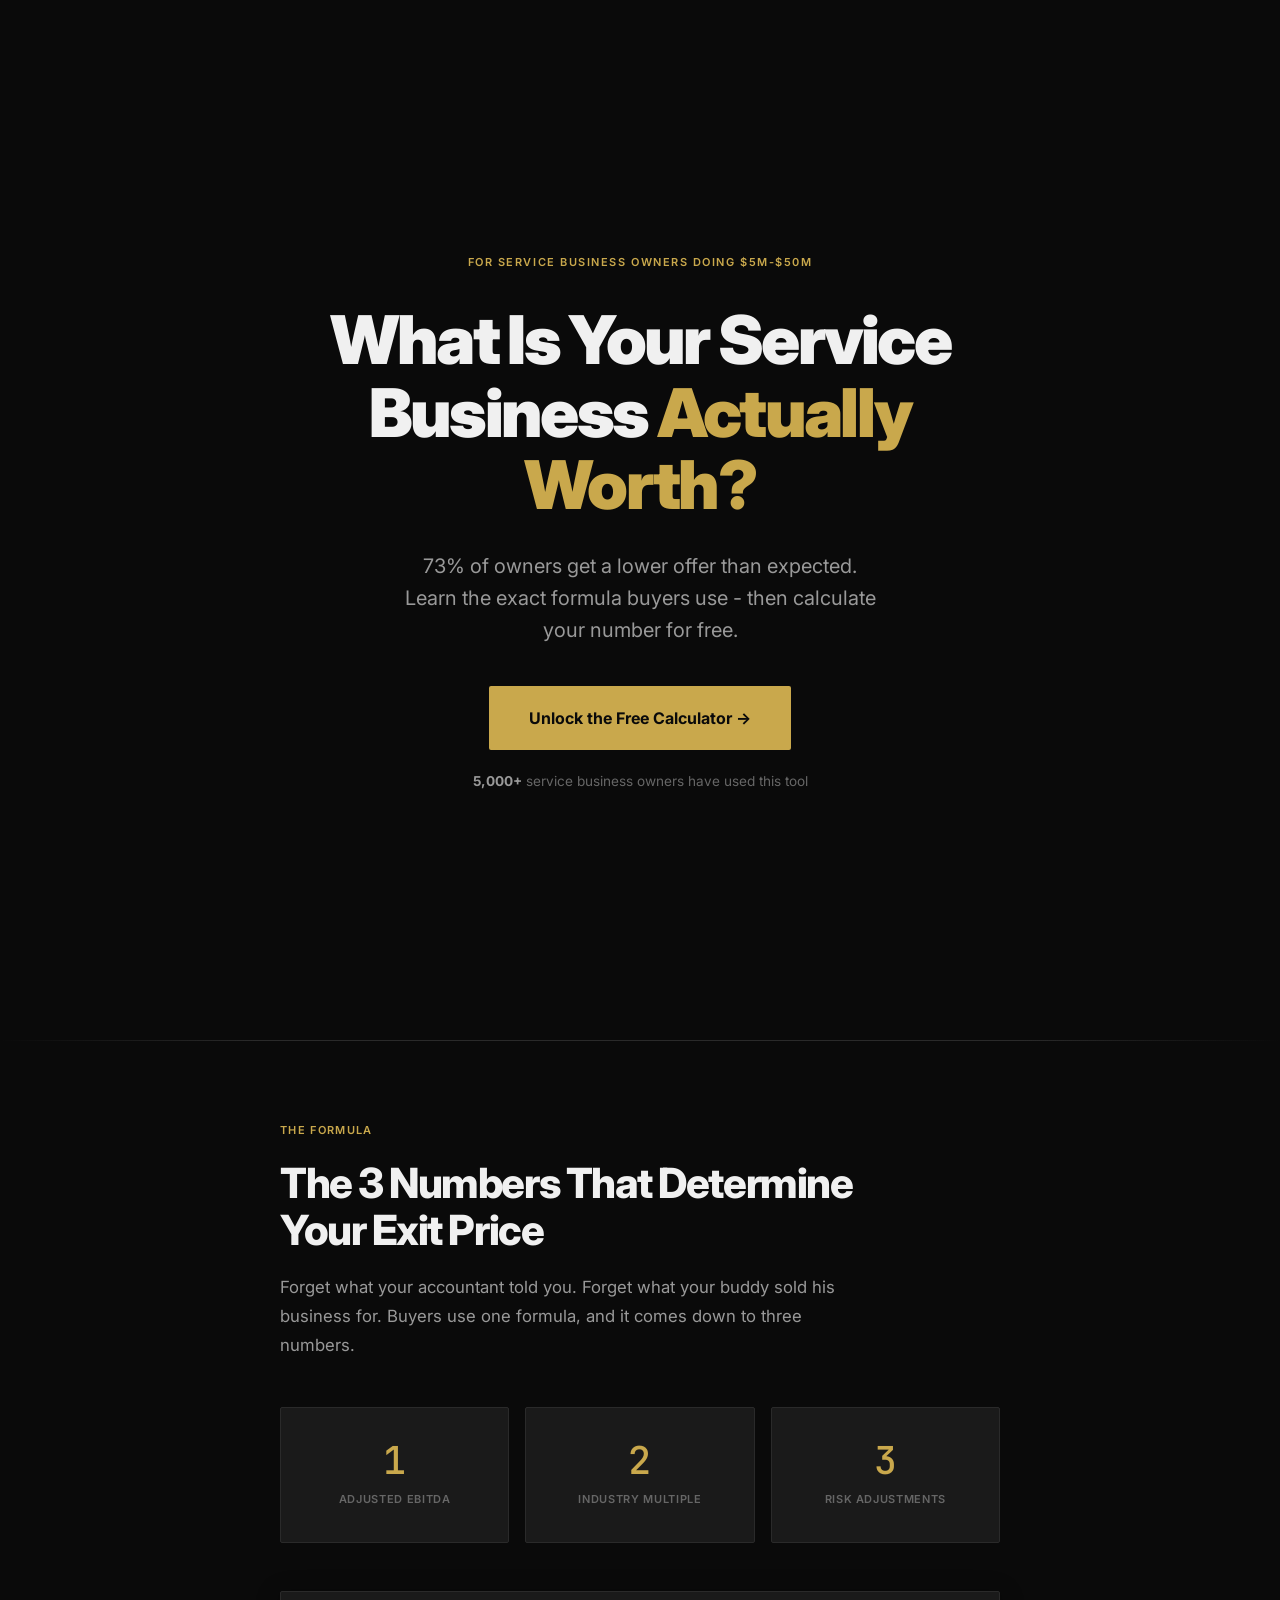
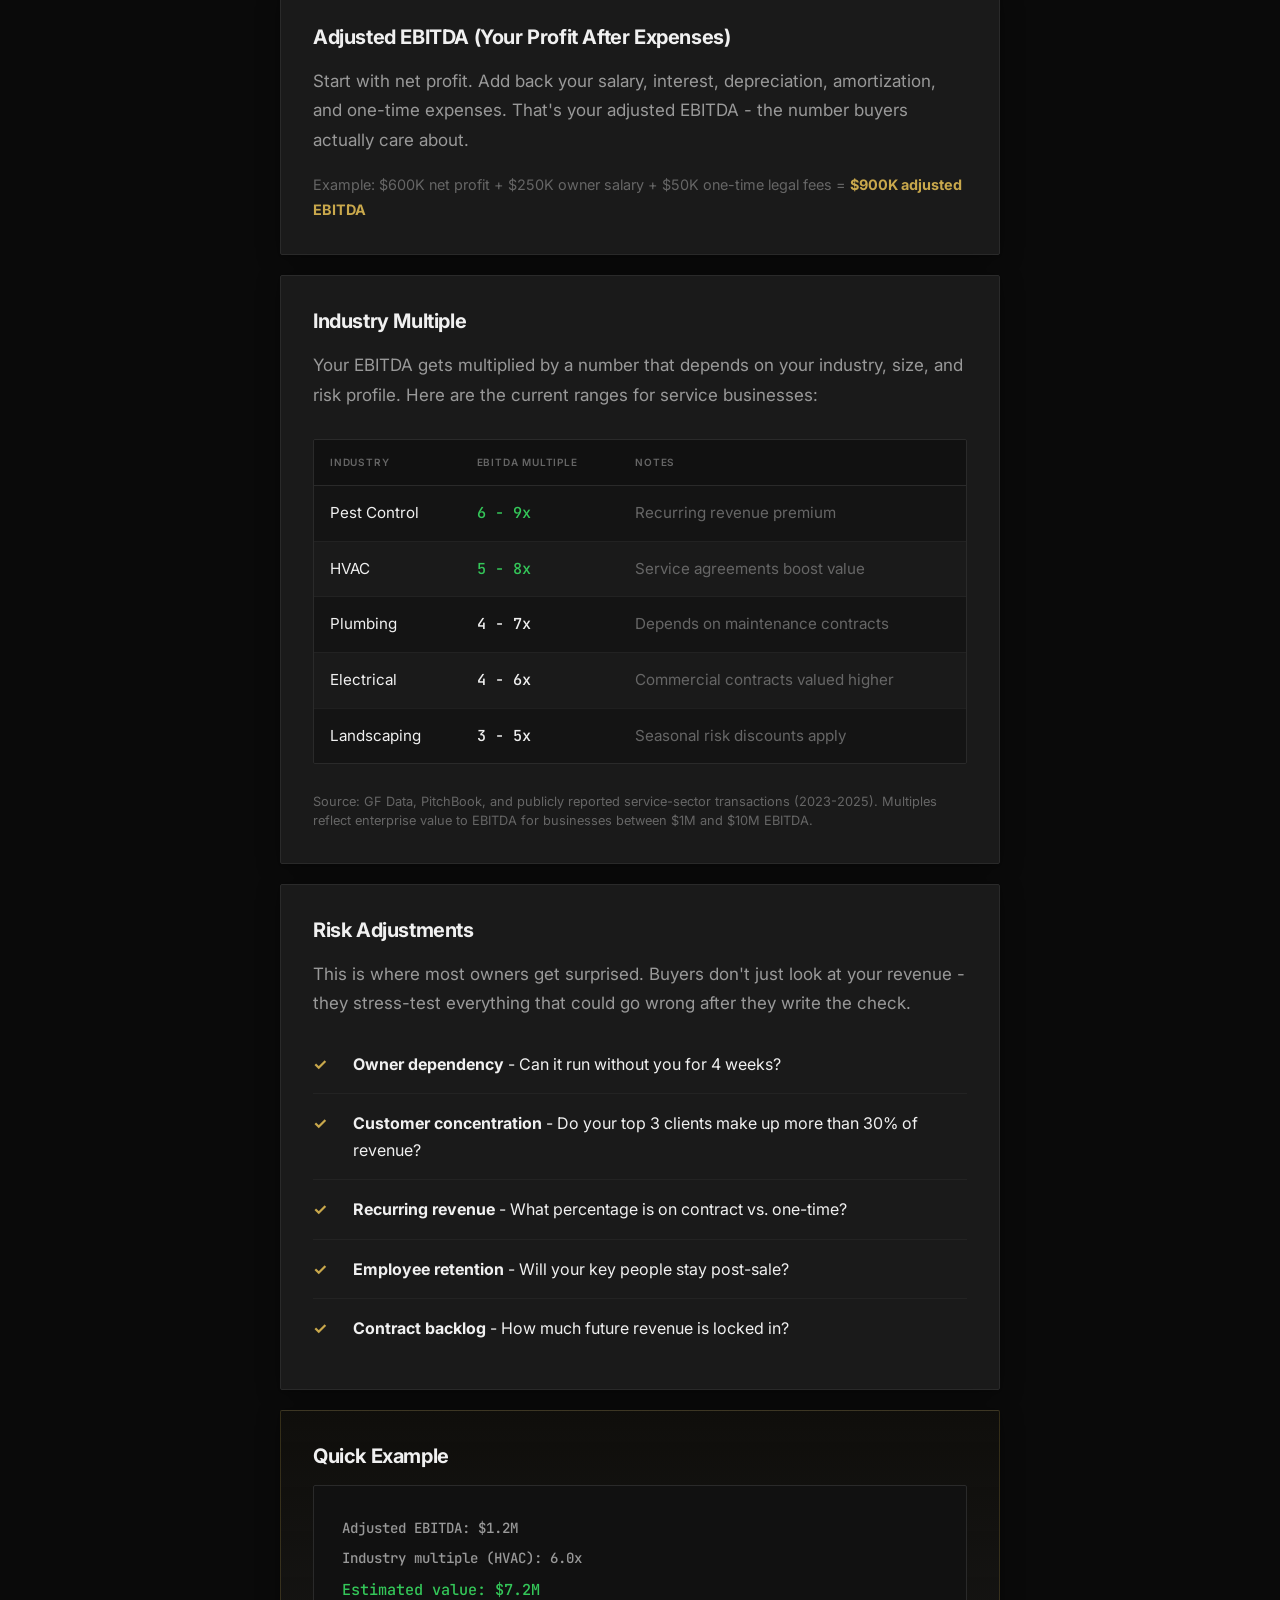
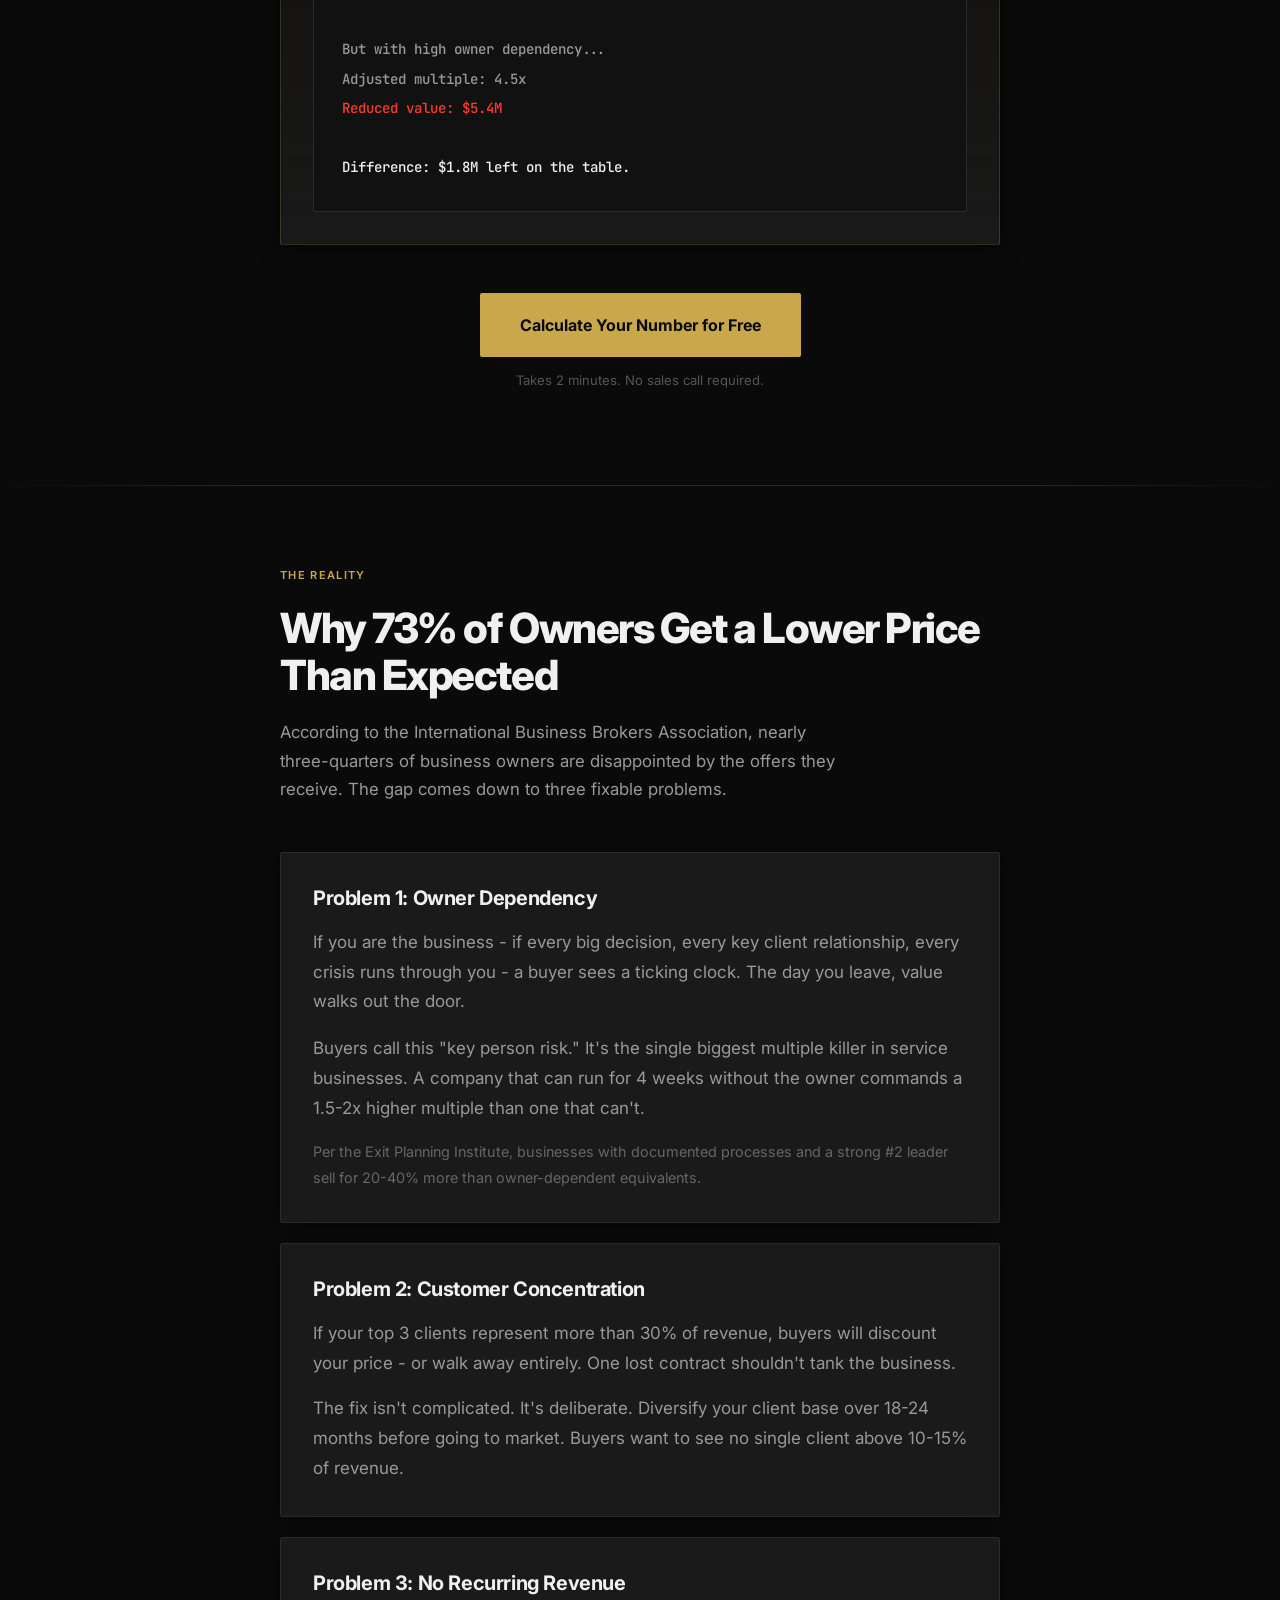
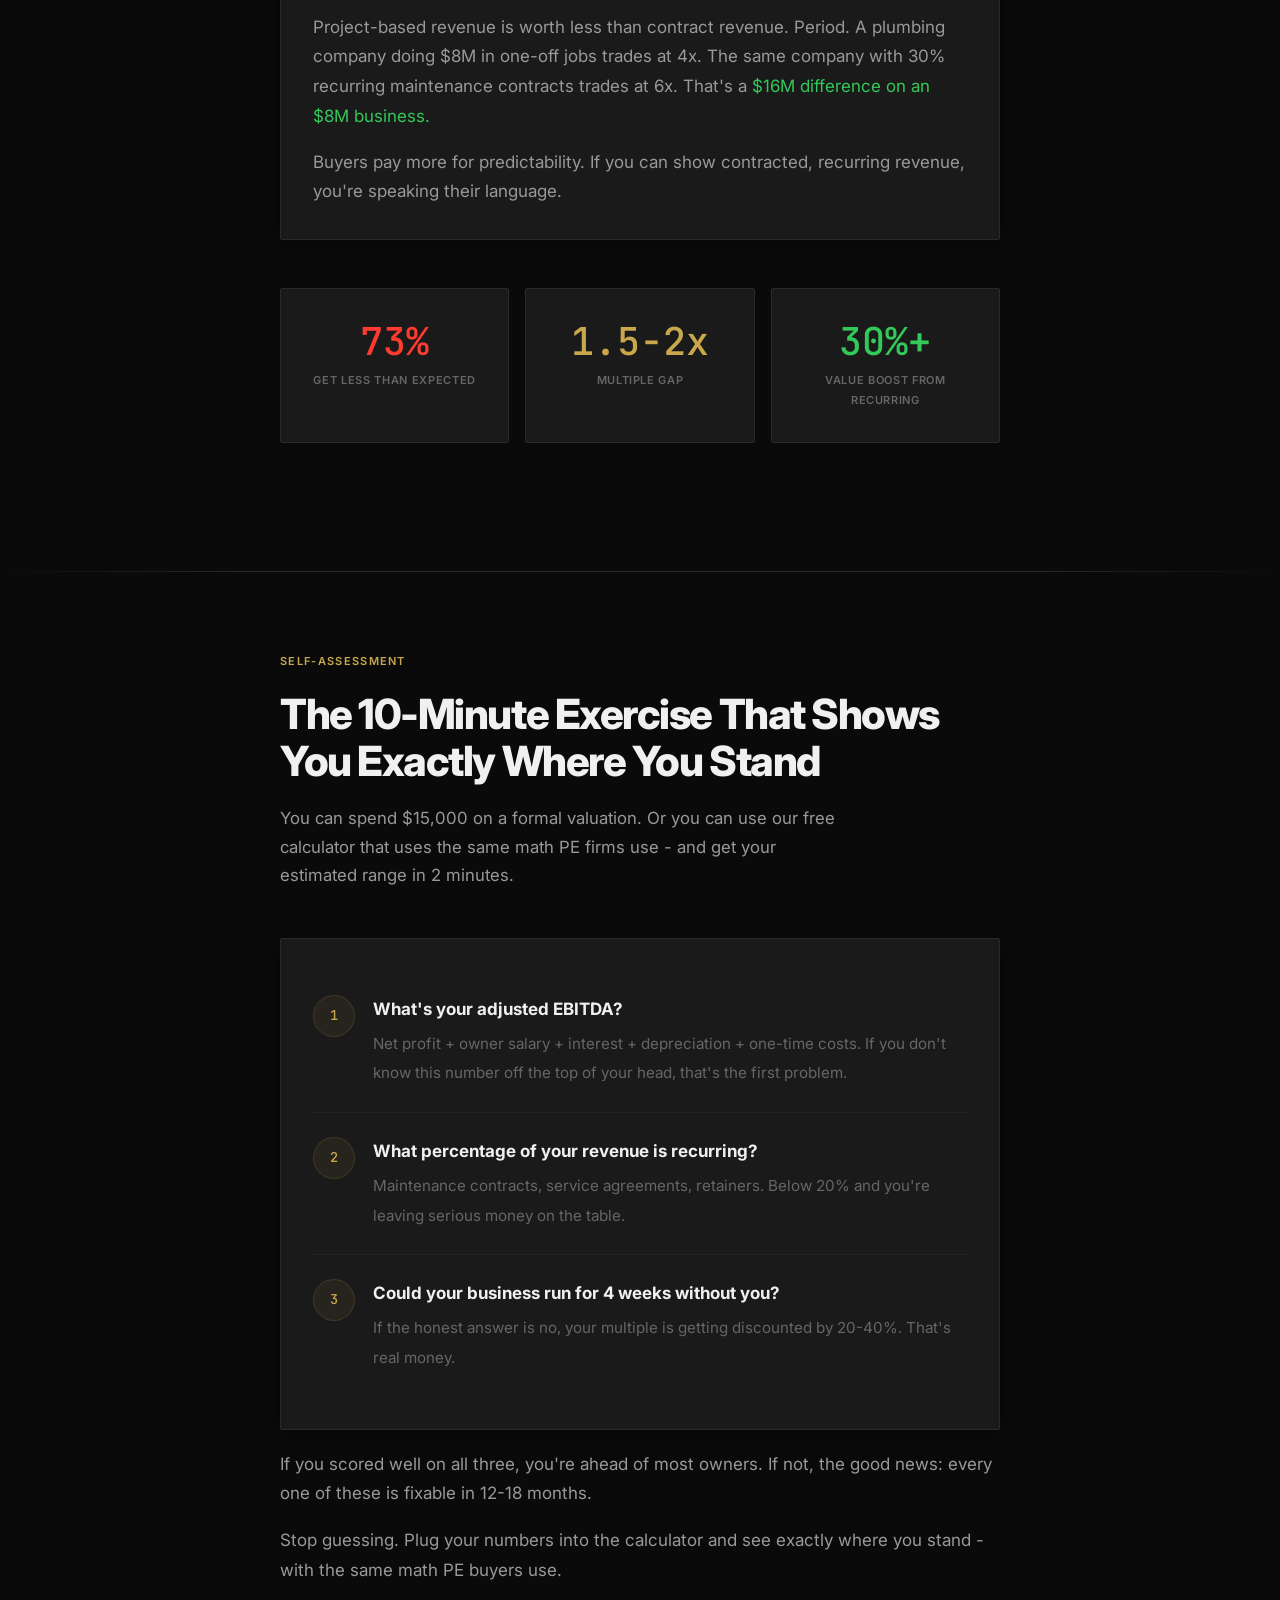
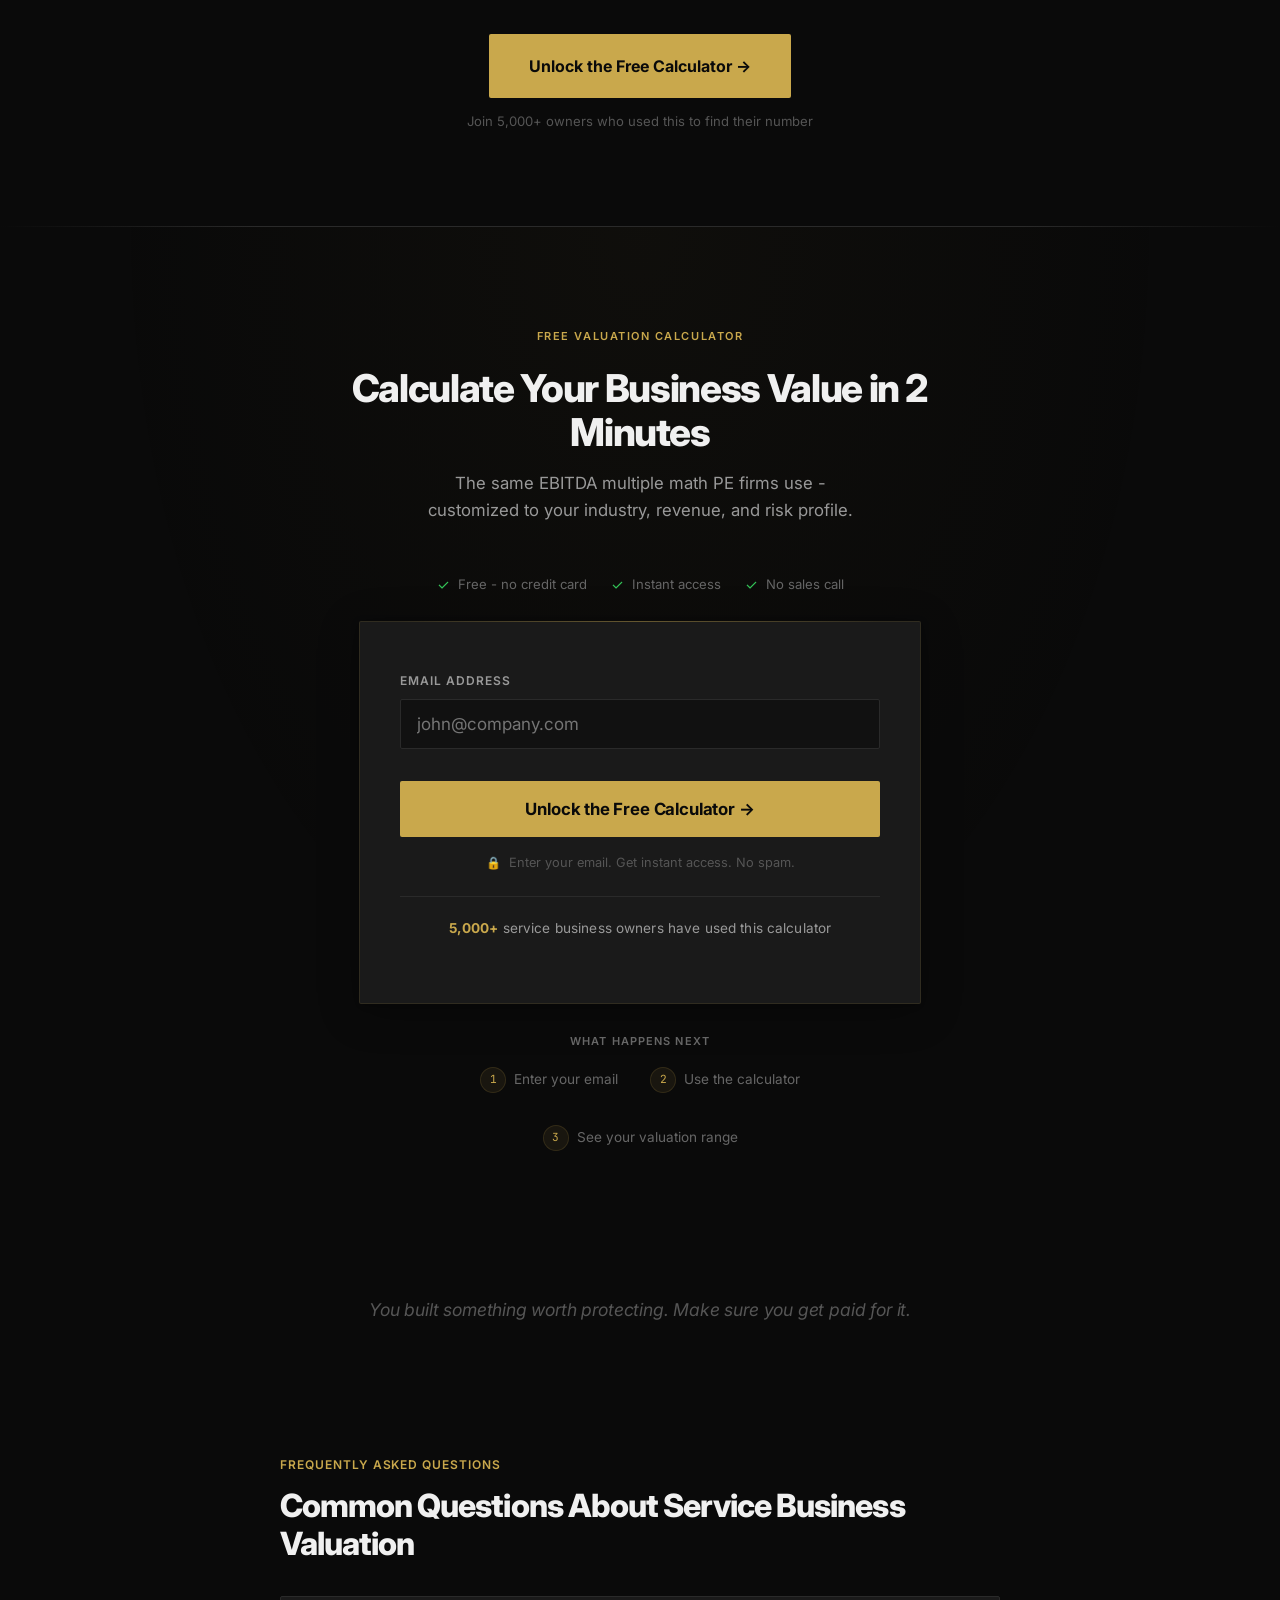
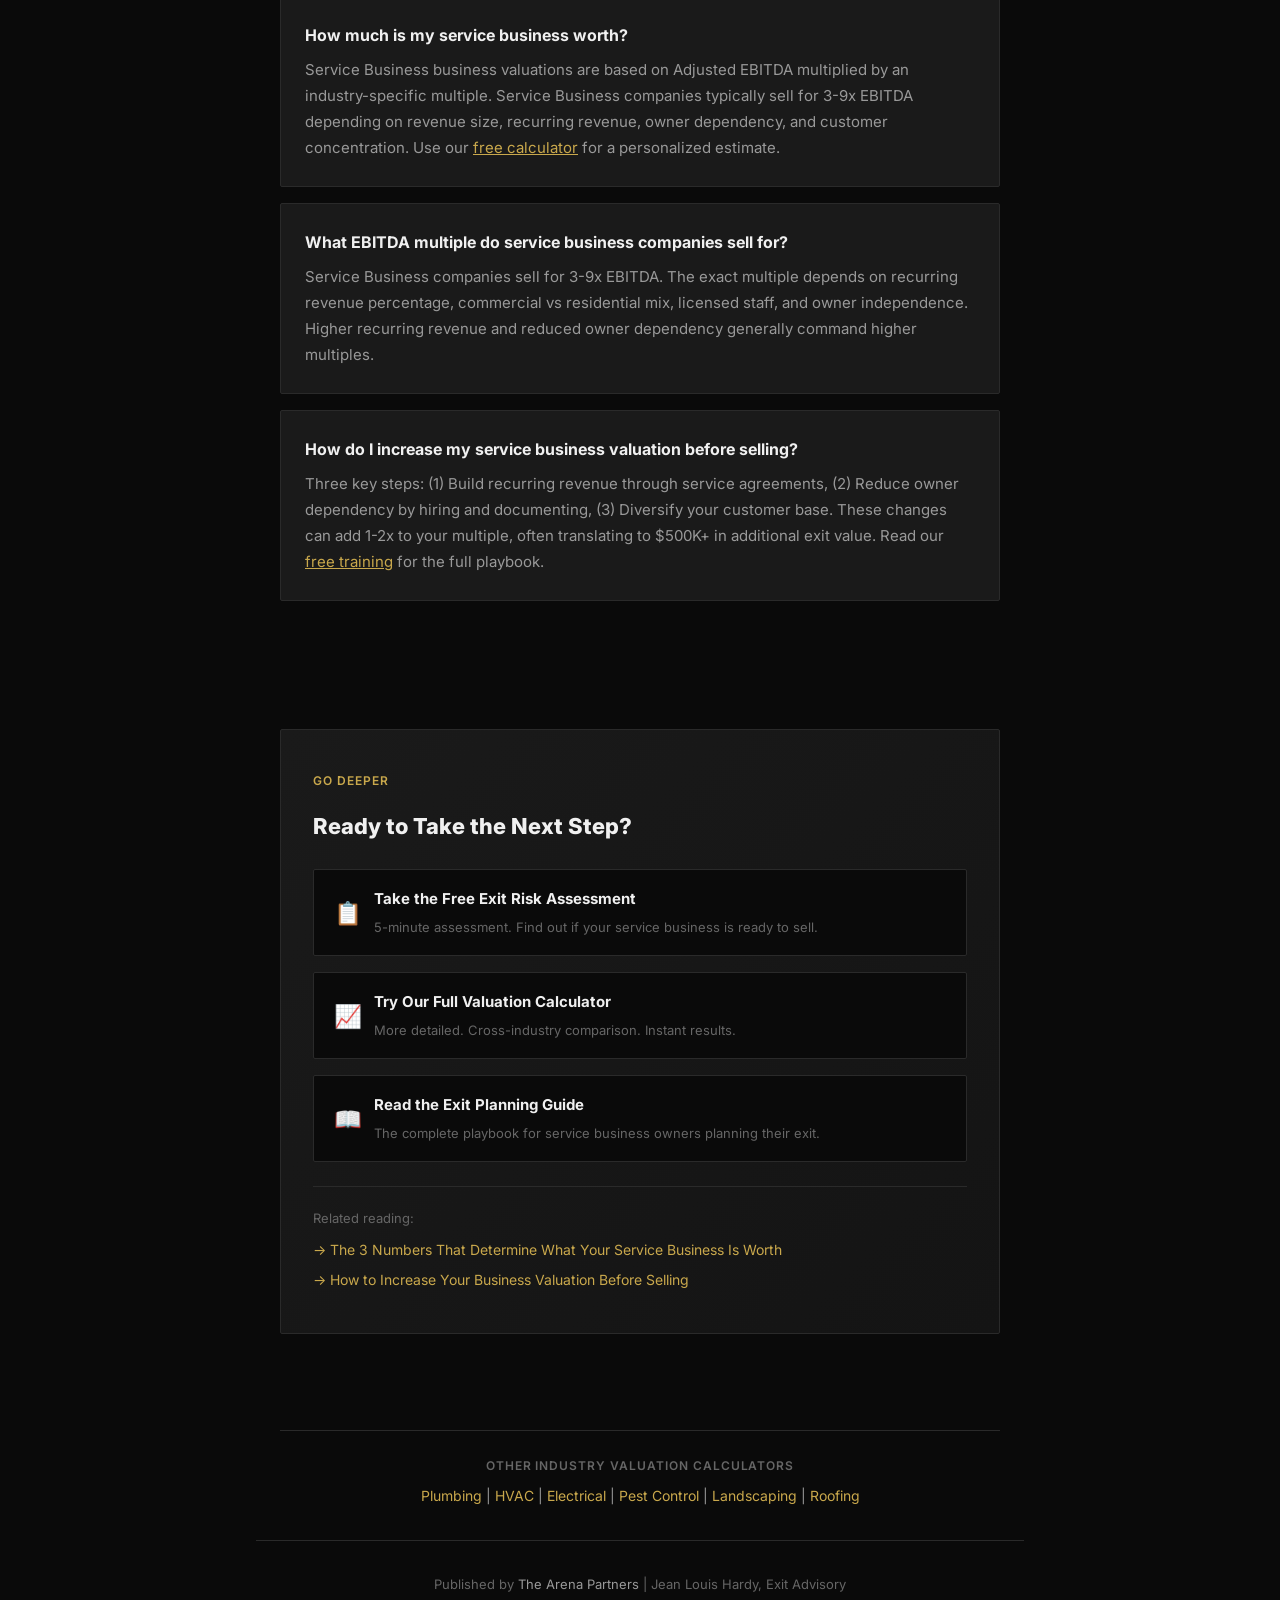
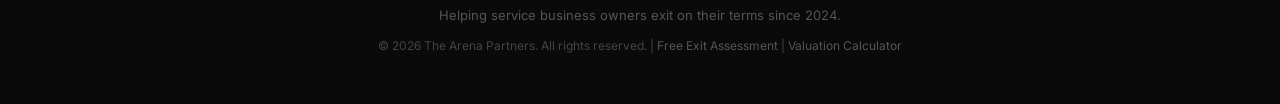
==== commit 093053ab: "SEO optimization: meta tags, schema, cross-linking, E-E-A-T, llms.txt, sitemaps" ====
--- a/index.html
+++ b/index.html
@@ -3,42 +3,70 @@
 <head>
   <meta charset="UTF-8">
   <meta name="viewport" content="width=device-width, initial-scale=1.0">
-  <title>What Is My Service Business Actually Worth? | Free Valuation Calculator</title>
-  <meta name="description" content="Find out what your service business is really worth. Industry-specific EBITDA multiples, real buyer math, and a free interactive calculator to estimate your exit price.">
+  <title>What Is Your Service Business Worth? Free 2026 Valuation Guide | The Arena</title>
+  <meta name="description" content="Find out what your service business is worth in 2026. Service Business-specific EBITDA multiples (3-9x EBITDA), real buyer math, and a free calculator to estimate your exit price.">
   <meta name="keywords" content="what is my business worth, business valuation calculator, service business valuation, how much is my business worth, EBITDA multiple, business exit price">
   <link rel="canonical" href="https://vivianashford.github.io/satellite-valuation/">
-
   <!-- Open Graph -->
-  <meta property="og:title" content="What Is Your Service Business Actually Worth?">
-  <meta property="og:description" content="Most owners overestimate by 40%. Here's how buyers really calculate your exit price - and a free calculator to see your number.">
+  <meta property="og:title" content="What Is Your Service Business Worth? Free 2026 Valuation Guide | The Arena">
+  <meta property="og:description" content="Find out what your service business is worth in 2026. Service Business-specific EBITDA multiples (3-9x EBITDA), real buyer math, and a free calculator to estimate your exit price.">
+  <meta property="og:image" content="https://thearenapartners.com/images/arena-og-default.png">
+  <meta property="og:url" content="https://vivianashford.github.io/satellite-valuation/">
   <meta property="og:type" content="website">
-  <meta property="og:url" content="https://vivianashford.github.io/satellite-valuation/">
   <meta property="og:site_name" content="The Arena Partners">
-
-  <!-- Twitter -->
+  <!-- Twitter Card -->
   <meta name="twitter:card" content="summary_large_image">
-  <meta name="twitter:title" content="What Is Your Service Business Actually Worth?">
-  <meta name="twitter:description" content="Most owners overestimate by 40%. Here's how buyers really calculate your exit price.">
-
-  <!-- Fonts -->
-  <link rel="preconnect" href="https://fonts.googleapis.com">
-  <link rel="preconnect" href="https://fonts.gstatic.com" crossorigin>
-  <link href="https://fonts.googleapis.com/css2?family=Inter:wght@400;600;700;800;900&family=JetBrains+Mono:wght@500&display=swap" rel="stylesheet">
-
-  <!-- Schema.org -->
+  <meta name="twitter:title" content="What Is Your Service Business Worth? Free 2026 Valuation Guide | The Arena">
+  <meta name="twitter:description" content="Find out what your service business is worth in 2026. Service Business-specific EBITDA multiples (3-9x EBITDA), real buyer math, and a free calculator to estimate your exit price.">
+  <!-- Schema.org - WebPage -->
   <script type="application/ld+json">
   {
     "@context": "https://schema.org",
-    "@type": "WebSite",
-    "name": "Service Business Valuation Guide",
+    "@type": "WebPage",
+    "name": "Service Business Valuation Guide - Free 2026 Guide",
     "url": "https://vivianashford.github.io/satellite-valuation/",
+    "description": "Find out what your service business is worth in 2026. Service Business-specific EBITDA multiples (3-9x EBITDA), real buyer math, and a free calculator to estimate your exit price.",
     "publisher": {
       "@type": "Organization",
       "name": "The Arena Partners",
       "url": "https://thearenapartners.com"
-    }
+    },
+    "author": {
+      "@type": "Person",
+      "name": "Jean Louis Hardy",
+      "jobTitle": "Exit Advisory",
+      "worksFor": {
+        "@type": "Organization",
+        "name": "The Arena Partners"
+      }
+    },
+    "datePublished": "2026-01-15",
+    "dateModified": "2026-03-28"
   }
   </script>
+
+  <!-- Schema.org - BreadcrumbList -->
+  <script type="application/ld+json">
+  {
+    "@context": "https://schema.org",
+    "@type": "BreadcrumbList",
+    "itemListElement": [
+      {
+        "@type": "ListItem",
+        "position": 1,
+        "name": "The Arena Partners",
+        "item": "https://thearenapartners.com"
+      },
+      {
+        "@type": "ListItem",
+        "position": 2,
+        "name": "Service Business Valuation Guide",
+        "item": "https://vivianashford.github.io/satellite-valuation/"
+      }
+    ]
+  }
+  </script>
+  <!-- Schema.org - FAQPage -->
   <script type="application/ld+json">
   {
     "@context": "https://schema.org",
@@ -46,31 +74,37 @@
     "mainEntity": [
       {
         "@type": "Question",
-        "name": "What is my service business worth?",
+        "name": "How much is my service business worth?",
         "acceptedAnswer": {
           "@type": "Answer",
-          "text": "Service business valuations are based on a simple formula: Adjusted EBITDA multiplied by an industry-specific multiple. For example, HVAC companies typically sell for 5-8x EBITDA, plumbing for 4-7x, and pest control for 6-9x. The exact multiple depends on factors like recurring revenue percentage, owner dependency, and customer concentration."
+          "text": "Service Business business valuations are based on Adjusted EBITDA multiplied by an industry-specific multiple. Service Business companies typically sell for 3-9x EBITDA depending on revenue size, recurring revenue percentage, owner dependency, and customer diversification. Use our free calculator for a personalized estimate."
         }
       },
       {
         "@type": "Question",
-        "name": "How do buyers calculate the value of a service business?",
+        "name": "What EBITDA multiple do service business companies sell for?",
         "acceptedAnswer": {
           "@type": "Answer",
-          "text": "Buyers use three numbers: your adjusted EBITDA (net profit plus owner salary, interest, depreciation, and one-time expenses), an industry multiple (typically 3-9x for service businesses), and adjustments for risk factors like owner dependency, customer concentration, and recurring revenue percentage."
+          "text": "Service Business companies sell for 3-9x EBITDA. The exact multiple depends on factors like recurring revenue, commercial vs residential mix, licensed staff on payroll, and whether the owner is still running day-to-day operations. Higher revenue and more recurring contracts generally command higher multiples."
         }
       },
       {
         "@type": "Question",
-        "name": "Why do most business owners get a lower price than expected?",
+        "name": "How do I increase my service business valuation before selling?",
         "acceptedAnswer": {
           "@type": "Answer",
-          "text": "According to industry data, approximately 73% of business owners receive a lower offer than they expected. The three main reasons are high owner dependency, customer concentration, and low recurring revenue."
+          "text": "Three key steps to increase your service business valuation: (1) Build recurring revenue through service agreements and maintenance contracts, (2) Reduce owner dependency by hiring managers and documenting processes, (3) Diversify your customer base so no single client represents more than 15% of revenue. These changes can add 1-2x to your EBITDA multiple, often translating to $500K+ in additional exit value."
         }
       }
     ]
   }
   </script>
+
+
+  <!-- Fonts -->
+  <link rel="preconnect" href="https://fonts.googleapis.com">
+  <link rel="preconnect" href="https://fonts.gstatic.com" crossorigin>
+  <link href="https://fonts.googleapis.com/css2?family=Inter:wght@400;600;700;800;900&family=JetBrains+Mono:wght@500&display=swap" rel="stylesheet">
 
   <!-- Google Analytics -->
   <script async src="https://www.googletagmanager.com/gtag/js?id=G-SDMM90P63D"></script>
@@ -335,15 +369,6 @@
     <p style="color: #555; font-size: 1.1rem; font-style: italic; letter-spacing: -0.01em; font-weight: 400; margin: 0;">You built something worth protecting. Make sure you get paid for it.</p>
   </section>
 
-  <!-- FOOTER -->
-  <footer style="padding: 48px 20px; text-align: center; color: #555; font-size: 0.8rem; border-top: 1px solid #2a2a2a;">
-    <div style="margin-bottom: 16px;">
-      <a href="https://thearenapartners.com" style="color: #555; text-decoration: none; margin: 0 16px; transition: color 0.2s ease;">The Arena Partners</a>
-      <a href="https://thearenapartners.com/privacy" style="color: #555; text-decoration: none; margin: 0 16px; transition: color 0.2s ease;">Privacy</a>
-    </div>
-    <p style="margin: 0;">&copy; 2026 The Arena Partners. All rights reserved.</p>
-  </footer>
-
   <!-- Sticky CTA (mobile only) -->
   <div id="sticky-cta" style="display: none; position: fixed; bottom: 0; left: 0; right: 0; z-index: 999; background: rgba(10,10,10,0.95); backdrop-filter: blur(12px); -webkit-backdrop-filter: blur(12px); border-top: 1px solid rgba(201,168,76,0.15); padding: 12px 20px; text-align: center;">
     <a href="#get-calculator" style="display: block; width: 100%; padding: 16px 24px; font-family: 'Inter', sans-serif; font-size: 0.95rem; font-weight: 700; color: #0a0a0a; background: #C9A84C; border-radius: 2px; text-decoration: none; box-sizing: border-box;">Unlock the Free Calculator &rarr;</a>
@@ -362,7 +387,82 @@
     }
   </style>
 
-  <script>
+  
+
+<!-- FAQ Section -->
+<section style="padding:64px 24px;max-width:720px;margin:0 auto;">
+  <p style="font-size:12px;font-weight:600;letter-spacing:0.08em;text-transform:uppercase;color:#C9A84C;margin:0 0 12px;">Frequently Asked Questions</p>
+  <h2 style="font-size:clamp(24px,4vw,32px);font-weight:800;letter-spacing:-0.03em;margin:0 0 32px;line-height:1.2;">Common Questions About Service Business Valuation</h2>
+
+  <div style="display:flex;flex-direction:column;gap:16px;">
+    <div style="background:#1a1a1a;border:1px solid #2a2a2a;border-radius:2px;padding:24px;">
+      <p style="font-weight:700;color:#f0f0f0;margin:0 0 8px;font-size:16px;">How much is my service business worth?</p>
+      <p style="color:#999;margin:0;font-size:15px;">Service Business business valuations are based on Adjusted EBITDA multiplied by an industry-specific multiple. Service Business companies typically sell for 3-9x EBITDA depending on revenue size, recurring revenue, owner dependency, and customer concentration. Use our <a href="calculator.html" style="color:#C9A84C;">free calculator</a> for a personalized estimate.</p>
+    </div>
+    <div style="background:#1a1a1a;border:1px solid #2a2a2a;border-radius:2px;padding:24px;">
+      <p style="font-weight:700;color:#f0f0f0;margin:0 0 8px;font-size:16px;">What EBITDA multiple do service business companies sell for?</p>
+      <p style="color:#999;margin:0;font-size:15px;">Service Business companies sell for 3-9x EBITDA. The exact multiple depends on recurring revenue percentage, commercial vs residential mix, licensed staff, and owner independence. Higher recurring revenue and reduced owner dependency generally command higher multiples.</p>
+    </div>
+    <div style="background:#1a1a1a;border:1px solid #2a2a2a;border-radius:2px;padding:24px;">
+      <p style="font-weight:700;color:#f0f0f0;margin:0 0 8px;font-size:16px;">How do I increase my service business valuation before selling?</p>
+      <p style="color:#999;margin:0;font-size:15px;">Three key steps: (1) Build recurring revenue through service agreements, (2) Reduce owner dependency by hiring and documenting, (3) Diversify your customer base. These changes can add 1-2x to your multiple, often translating to $500K+ in additional exit value. Read our <a href="training.html" style="color:#C9A84C;">free training</a> for the full playbook.</p>
+    </div>
+  </div>
+</section>
+
+<!-- Hub Cross-Links Section -->
+<section style="padding:64px 24px;max-width:720px;margin:0 auto;">
+  <div style="background:linear-gradient(135deg, #1a1a1a 0%, #141414 100%);border:1px solid #2a2a2a;border-radius:2px;padding:40px 32px;">
+    <p style="font-size:12px;font-weight:600;letter-spacing:0.08em;text-transform:uppercase;color:#C9A84C;margin:0 0 16px;">Go Deeper</p>
+    <h3 style="font-size:22px;font-weight:800;margin:0 0 24px;color:#f0f0f0;">Ready to Take the Next Step?</h3>
+    <div style="display:flex;flex-direction:column;gap:16px;">
+      <a href="https://thearenapartners.com/assessment.html" style="display:flex;align-items:center;gap:12px;padding:16px 20px;background:#0a0a0a;border:1px solid #2a2a2a;border-radius:2px;text-decoration:none;transition:border-color 0.2s;" onmouseover="this.style.borderColor='#C9A84C'" onmouseout="this.style.borderColor='#2a2a2a'">
+        <span style="font-size:1.4rem;">&#128203;</span>
+        <div>
+          <p style="margin:0;font-weight:700;color:#f0f0f0;font-size:15px;">Take the Free Exit Risk Assessment</p>
+          <p style="margin:4px 0 0;color:#666;font-size:13px;">5-minute assessment. Find out if your service business is ready to sell.</p>
+        </div>
+      </a>
+      <a href="https://thearenapartners.com/calculator.html" style="display:flex;align-items:center;gap:12px;padding:16px 20px;background:#0a0a0a;border:1px solid #2a2a2a;border-radius:2px;text-decoration:none;transition:border-color 0.2s;" onmouseover="this.style.borderColor='#C9A84C'" onmouseout="this.style.borderColor='#2a2a2a'">
+        <span style="font-size:1.4rem;">&#128200;</span>
+        <div>
+          <p style="margin:0;font-weight:700;color:#f0f0f0;font-size:15px;">Try Our Full Valuation Calculator</p>
+          <p style="margin:4px 0 0;color:#666;font-size:13px;">More detailed. Cross-industry comparison. Instant results.</p>
+        </div>
+      </a>
+      <a href="https://thearenapartners.com/book.html" style="display:flex;align-items:center;gap:12px;padding:16px 20px;background:#0a0a0a;border:1px solid #2a2a2a;border-radius:2px;text-decoration:none;transition:border-color 0.2s;" onmouseover="this.style.borderColor='#C9A84C'" onmouseout="this.style.borderColor='#2a2a2a'">
+        <span style="font-size:1.4rem;">&#128214;</span>
+        <div>
+          <p style="margin:0;font-weight:700;color:#f0f0f0;font-size:15px;">Read the Exit Planning Guide</p>
+          <p style="margin:4px 0 0;color:#666;font-size:13px;">The complete playbook for service business owners planning their exit.</p>
+        </div>
+      </a>
+    </div>
+    <div style="margin-top:24px;padding-top:20px;border-top:1px solid #2a2a2a;">
+      <p style="font-size:13px;color:#666;margin:0 0 8px;">Related reading:</p>
+      <div style="display:flex;flex-direction:column;gap:6px;">
+        <a href="https://thearenapartners.com/blog/3-numbers-service-business-worth.html" style="font-size:14px;color:#C9A84C;text-decoration:none;" onmouseover="this.style.textDecoration='underline'" onmouseout="this.style.textDecoration='none'">&rarr; The 3 Numbers That Determine What Your Service Business Is Worth</a>
+        <a href="https://thearenapartners.com/blog/how-to-increase-business-valuation-before-selling.html" style="font-size:14px;color:#C9A84C;text-decoration:none;" onmouseover="this.style.textDecoration='underline'" onmouseout="this.style.textDecoration='none'">&rarr; How to Increase Your Business Valuation Before Selling</a>
+      </div>
+    </div>
+  </div>
+</section>
+
+<!-- Other Industry Calculators -->
+<section style="padding:32px 24px 0;max-width:720px;margin:0 auto;">
+  <div style="border-top:1px solid #2a2a2a;padding-top:24px;text-align:center;">
+    <p style="font-size:12px;font-weight:600;letter-spacing:0.08em;text-transform:uppercase;color:#666;margin:0 0 8px;">Other Industry Valuation Calculators</p>
+    <p style="font-size:14px;color:#999;margin:0;"><a href="https://vivianashford.github.io/satellite-plumbing/calculator.html" style="color:#C9A84C;text-decoration:none;" onmouseover="this.style.textDecoration='underline'" onmouseout="this.style.textDecoration='none'">Plumbing</a> | <a href="https://vivianashford.github.io/satellite-hvac/calculator.html" style="color:#C9A84C;text-decoration:none;" onmouseover="this.style.textDecoration='underline'" onmouseout="this.style.textDecoration='none'">HVAC</a> | <a href="https://vivianashford.github.io/satellite-electrical/calculator.html" style="color:#C9A84C;text-decoration:none;" onmouseover="this.style.textDecoration='underline'" onmouseout="this.style.textDecoration='none'">Electrical</a> | <a href="https://vivianashford.github.io/satellite-pest-control/calculator.html" style="color:#C9A84C;text-decoration:none;" onmouseover="this.style.textDecoration='underline'" onmouseout="this.style.textDecoration='none'">Pest Control</a> | <a href="https://vivianashford.github.io/satellite-landscaping/calculator.html" style="color:#C9A84C;text-decoration:none;" onmouseover="this.style.textDecoration='underline'" onmouseout="this.style.textDecoration='none'">Landscaping</a> | <a href="https://vivianashford.github.io/satellite-roofing/calculator.html" style="color:#C9A84C;text-decoration:none;" onmouseover="this.style.textDecoration='underline'" onmouseout="this.style.textDecoration='none'">Roofing</a></p>
+  </div>
+</section>
+
+<!-- E-E-A-T Footer -->
+<footer style="padding:32px 24px 48px;max-width:720px;margin:0 auto;border-top:1px solid #2a2a2a;text-align:center;margin-top:32px;">
+  <p style="font-size:13px;color:#666;margin:0 0 8px;">Published by <a href="https://thearenapartners.com" style="color:#999;text-decoration:none;">The Arena Partners</a> | Jean Louis Hardy, Exit Advisory</p>
+  <p style="font-size:13px;color:#555;margin:0 0 8px;">Helping service business owners exit on their terms since 2024.</p>
+  <p style="font-size:12px;color:#444;margin:0;">&copy; 2026 The Arena Partners. All rights reserved. | <a href="https://thearenapartners.com/assessment.html" style="color:#555;text-decoration:none;">Free Exit Assessment</a> | <a href="https://thearenapartners.com/calculator.html" style="color:#555;text-decoration:none;">Valuation Calculator</a></p>
+</footer>
+<script>
     // Loading state on form submit
     document.getElementById('valuation-form').addEventListener('submit', function() {
       var btn = document.getElementById('submit-btn');
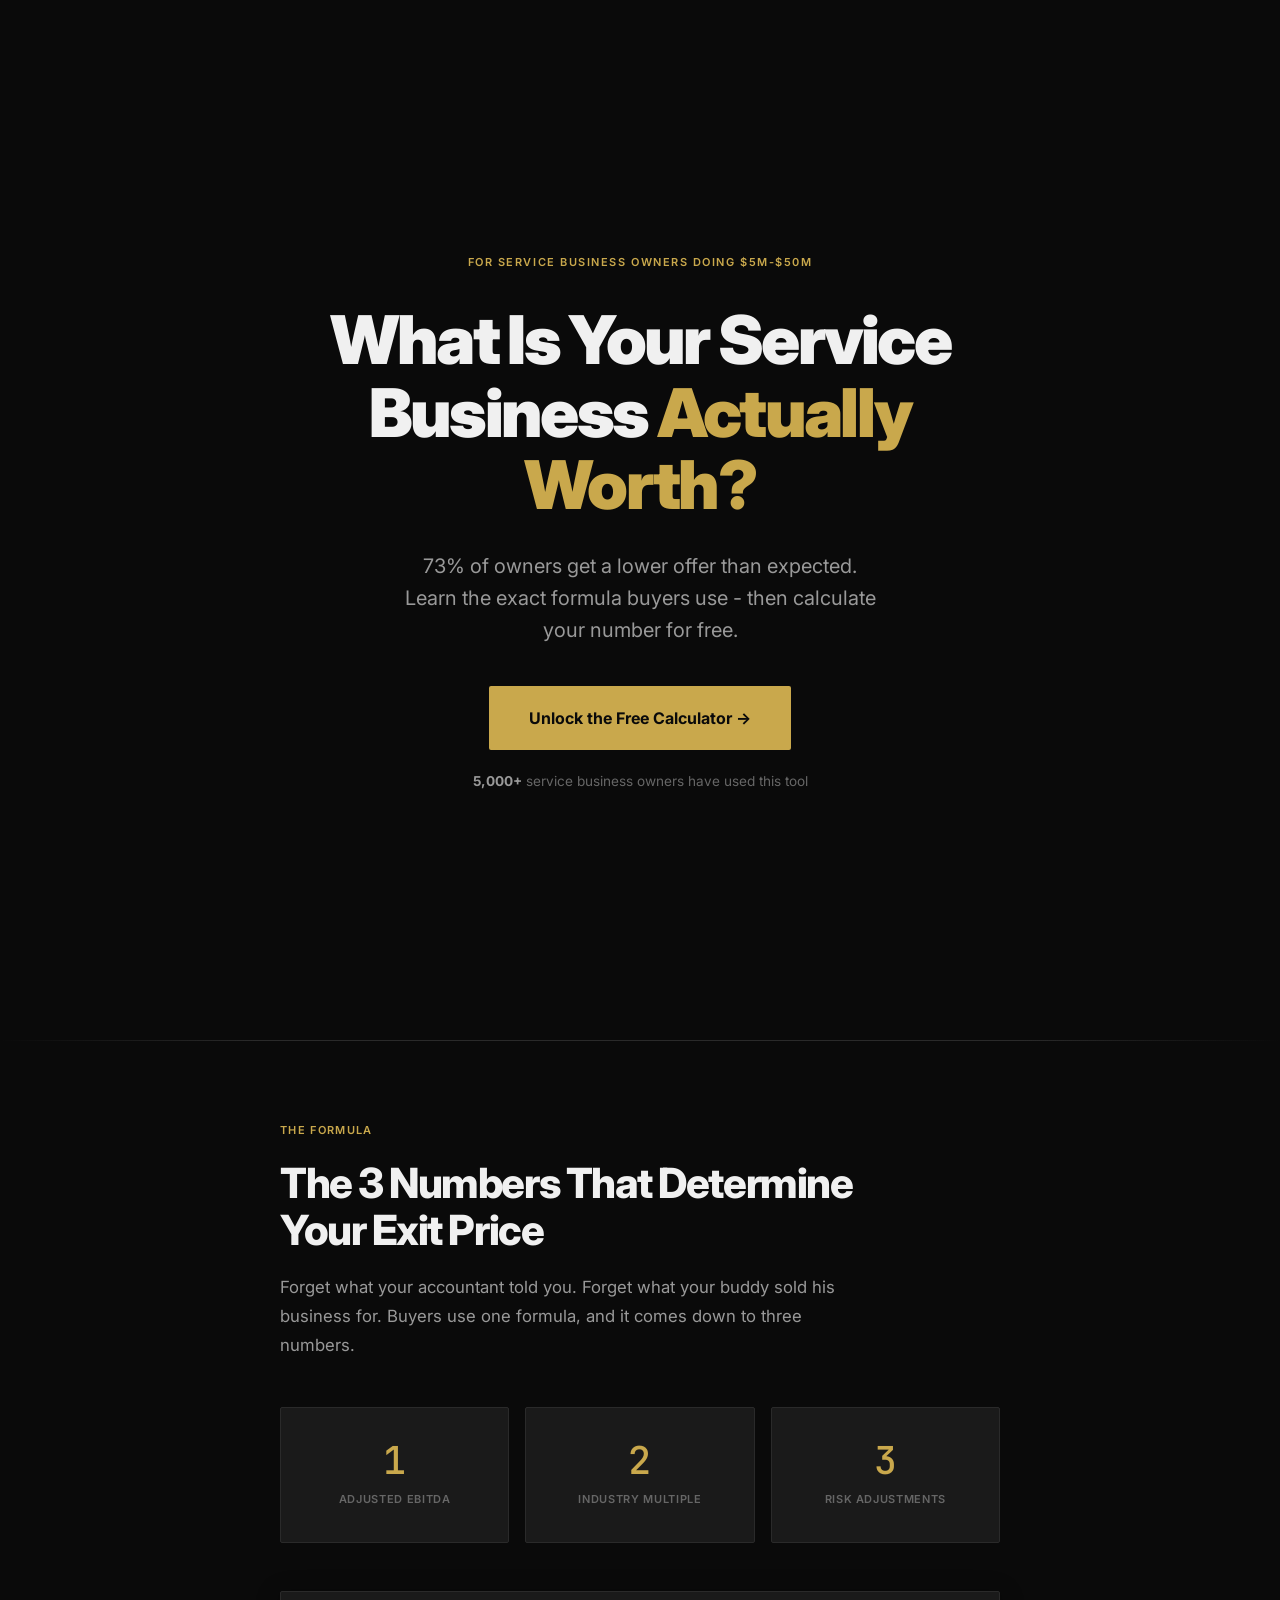
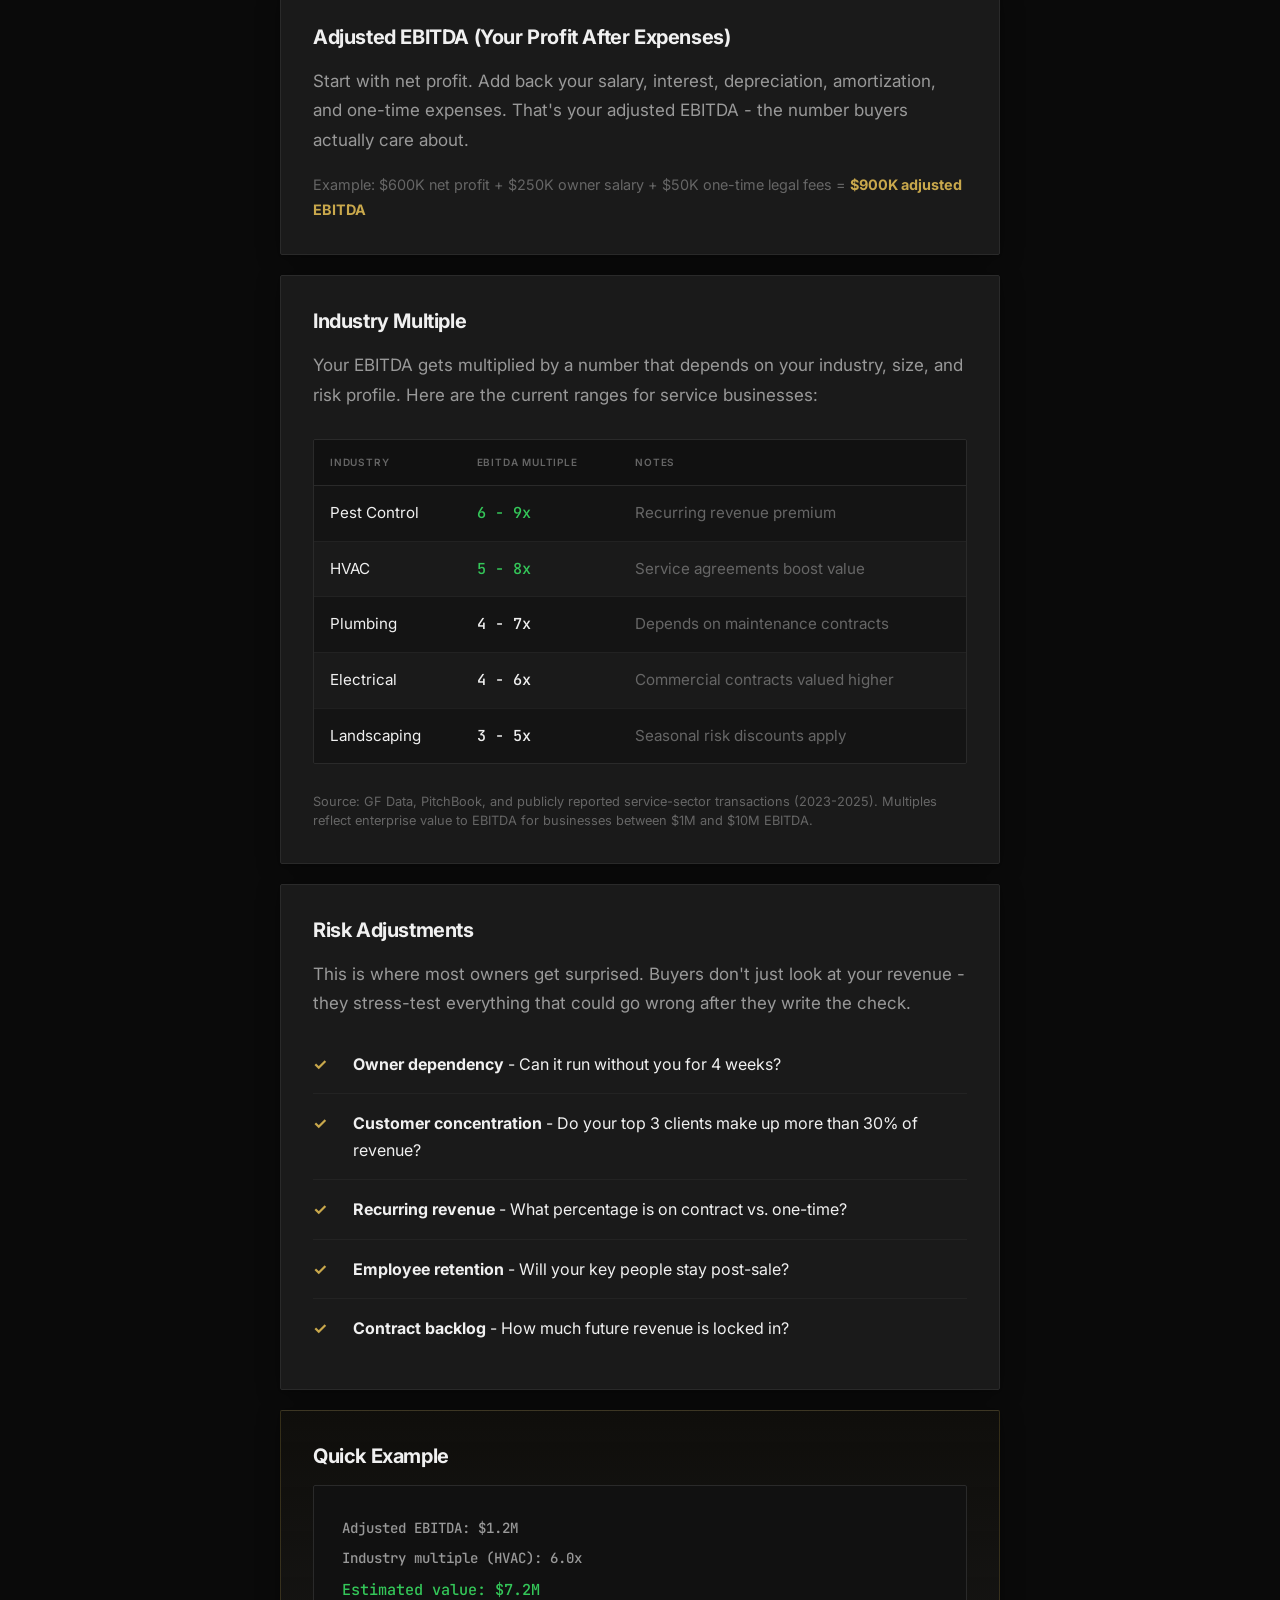
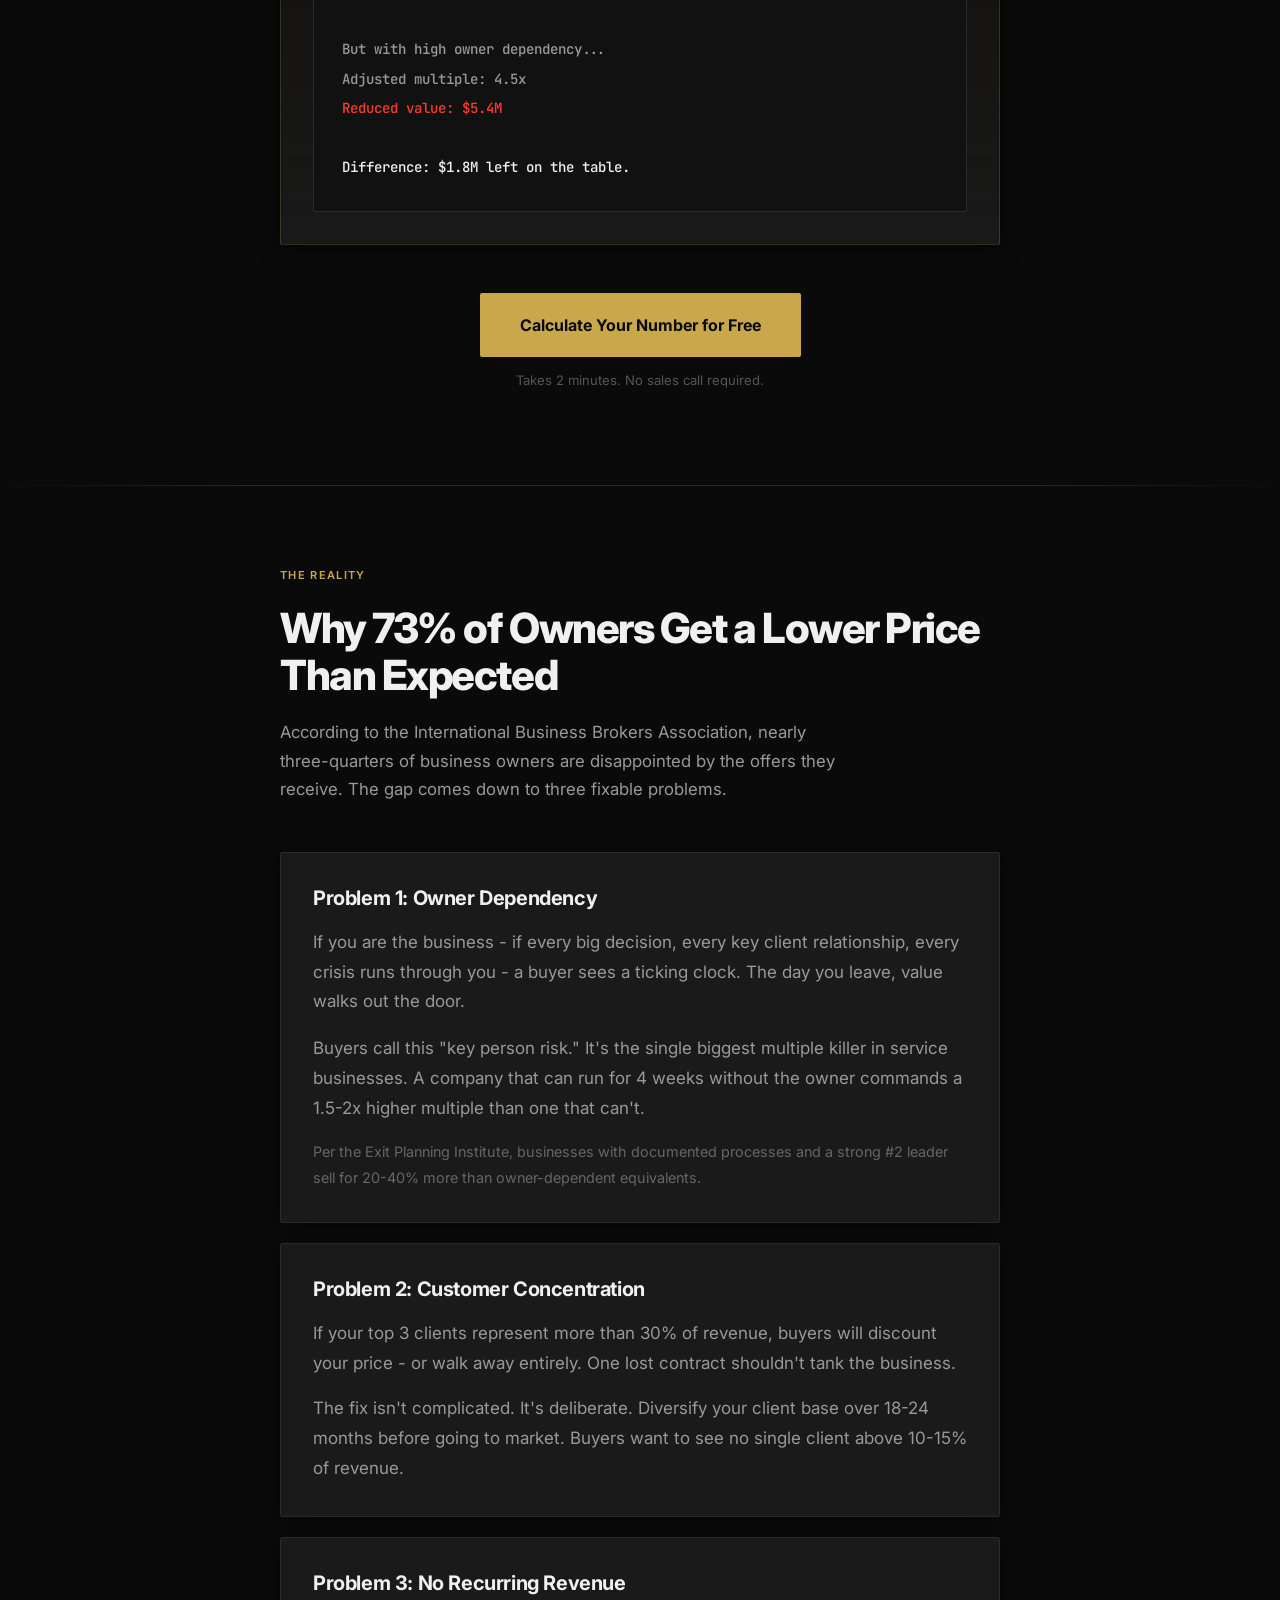
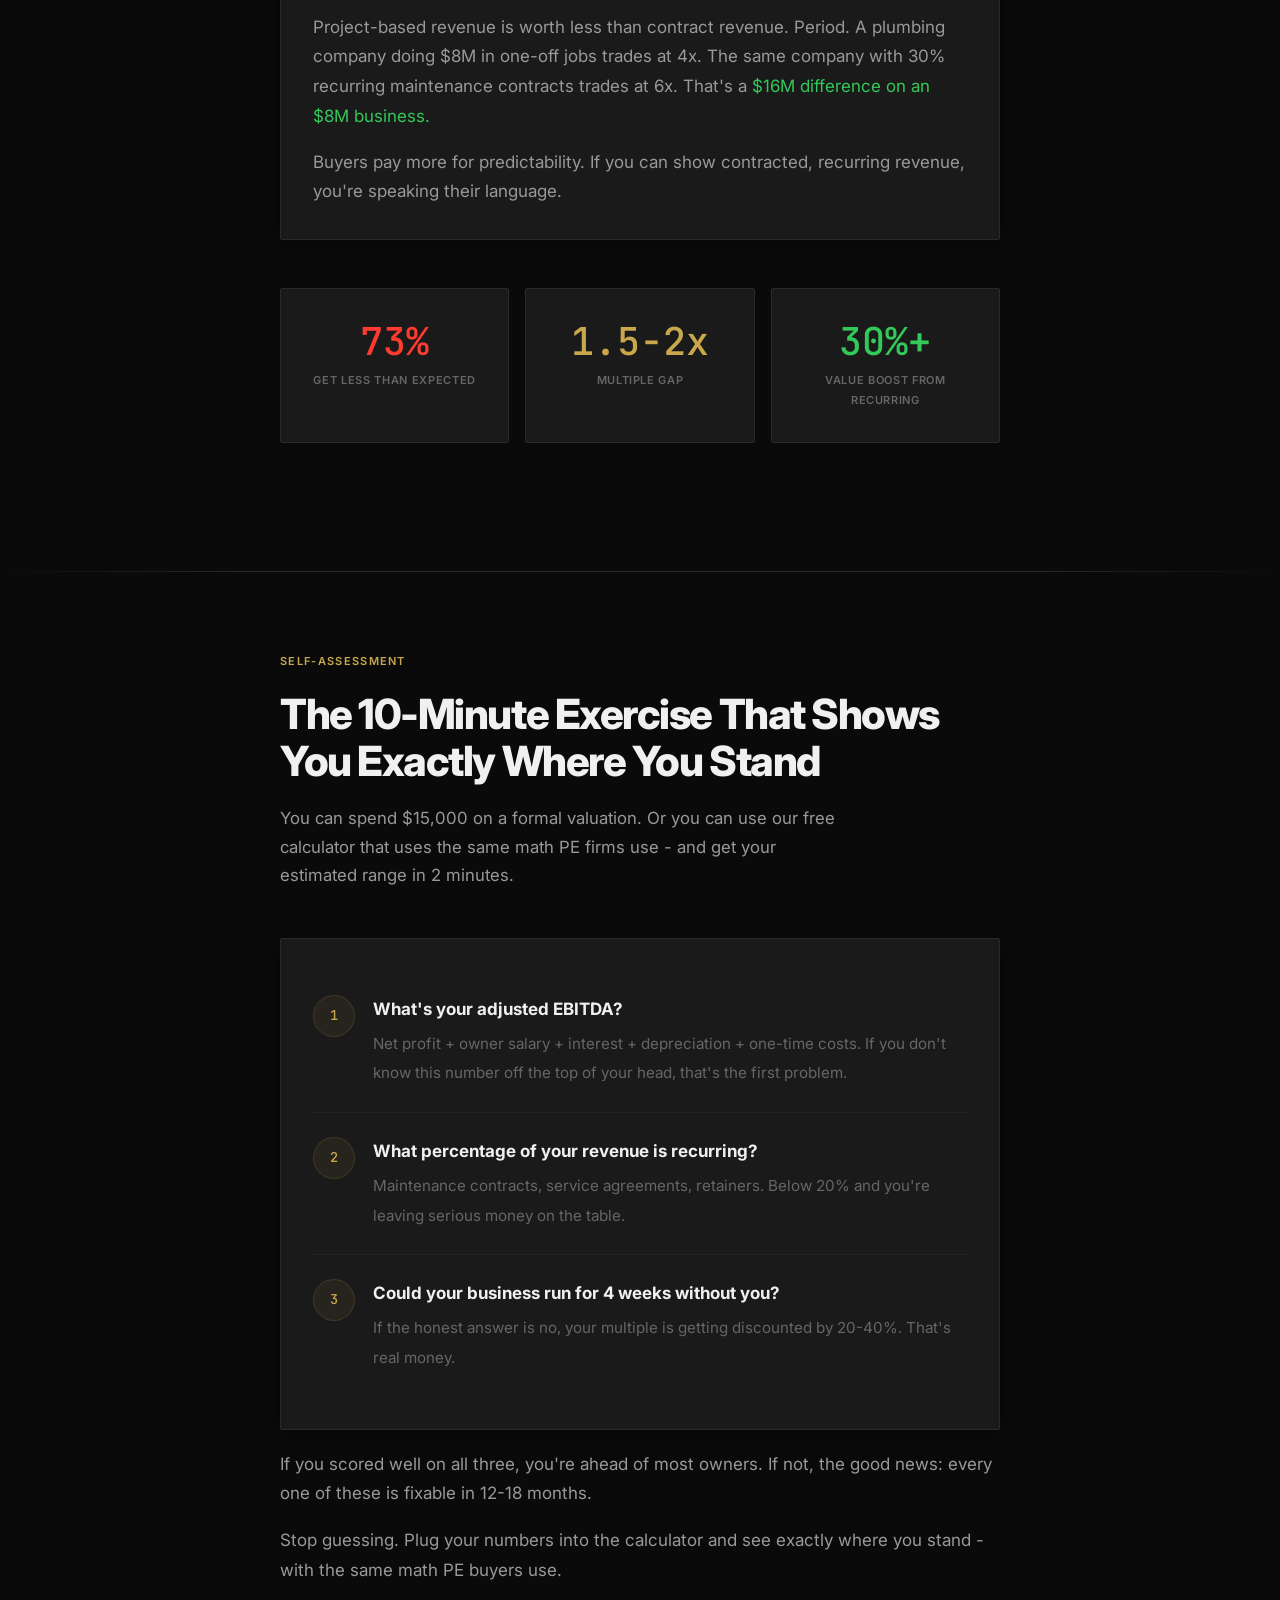
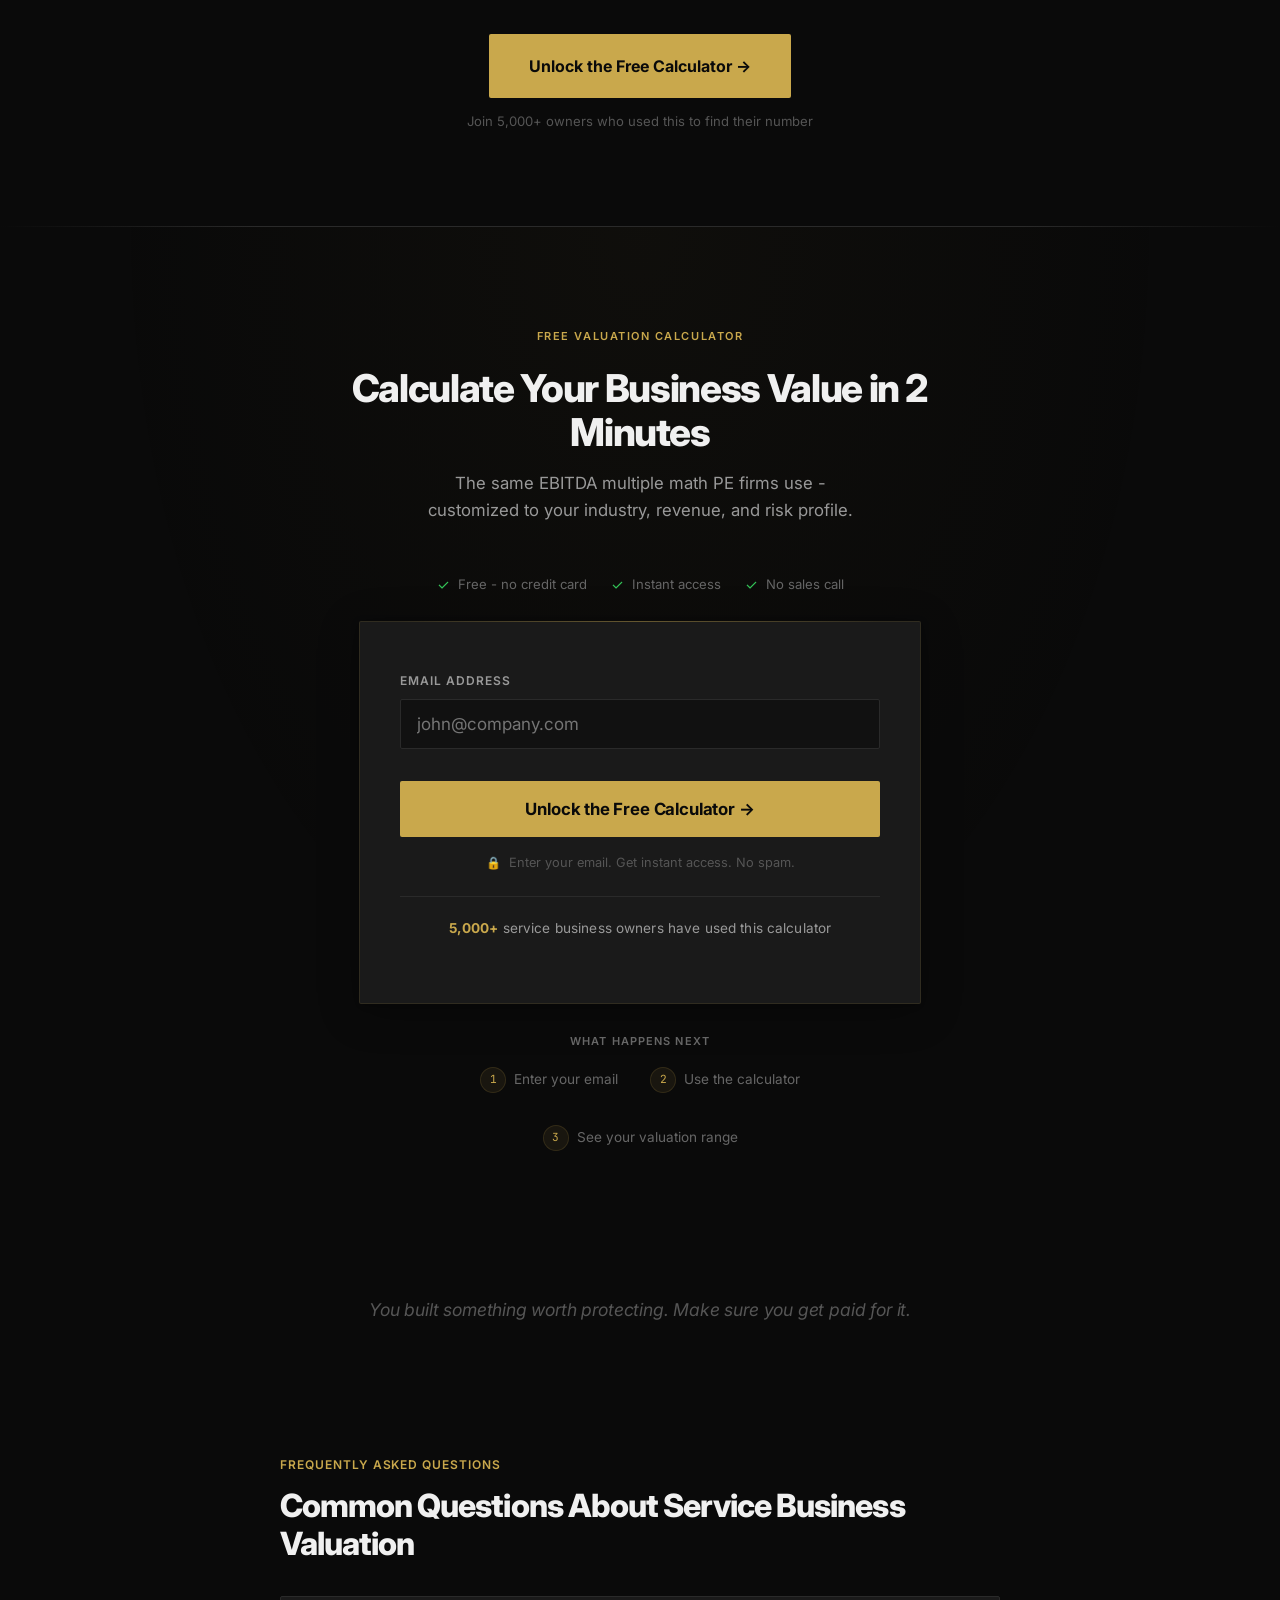
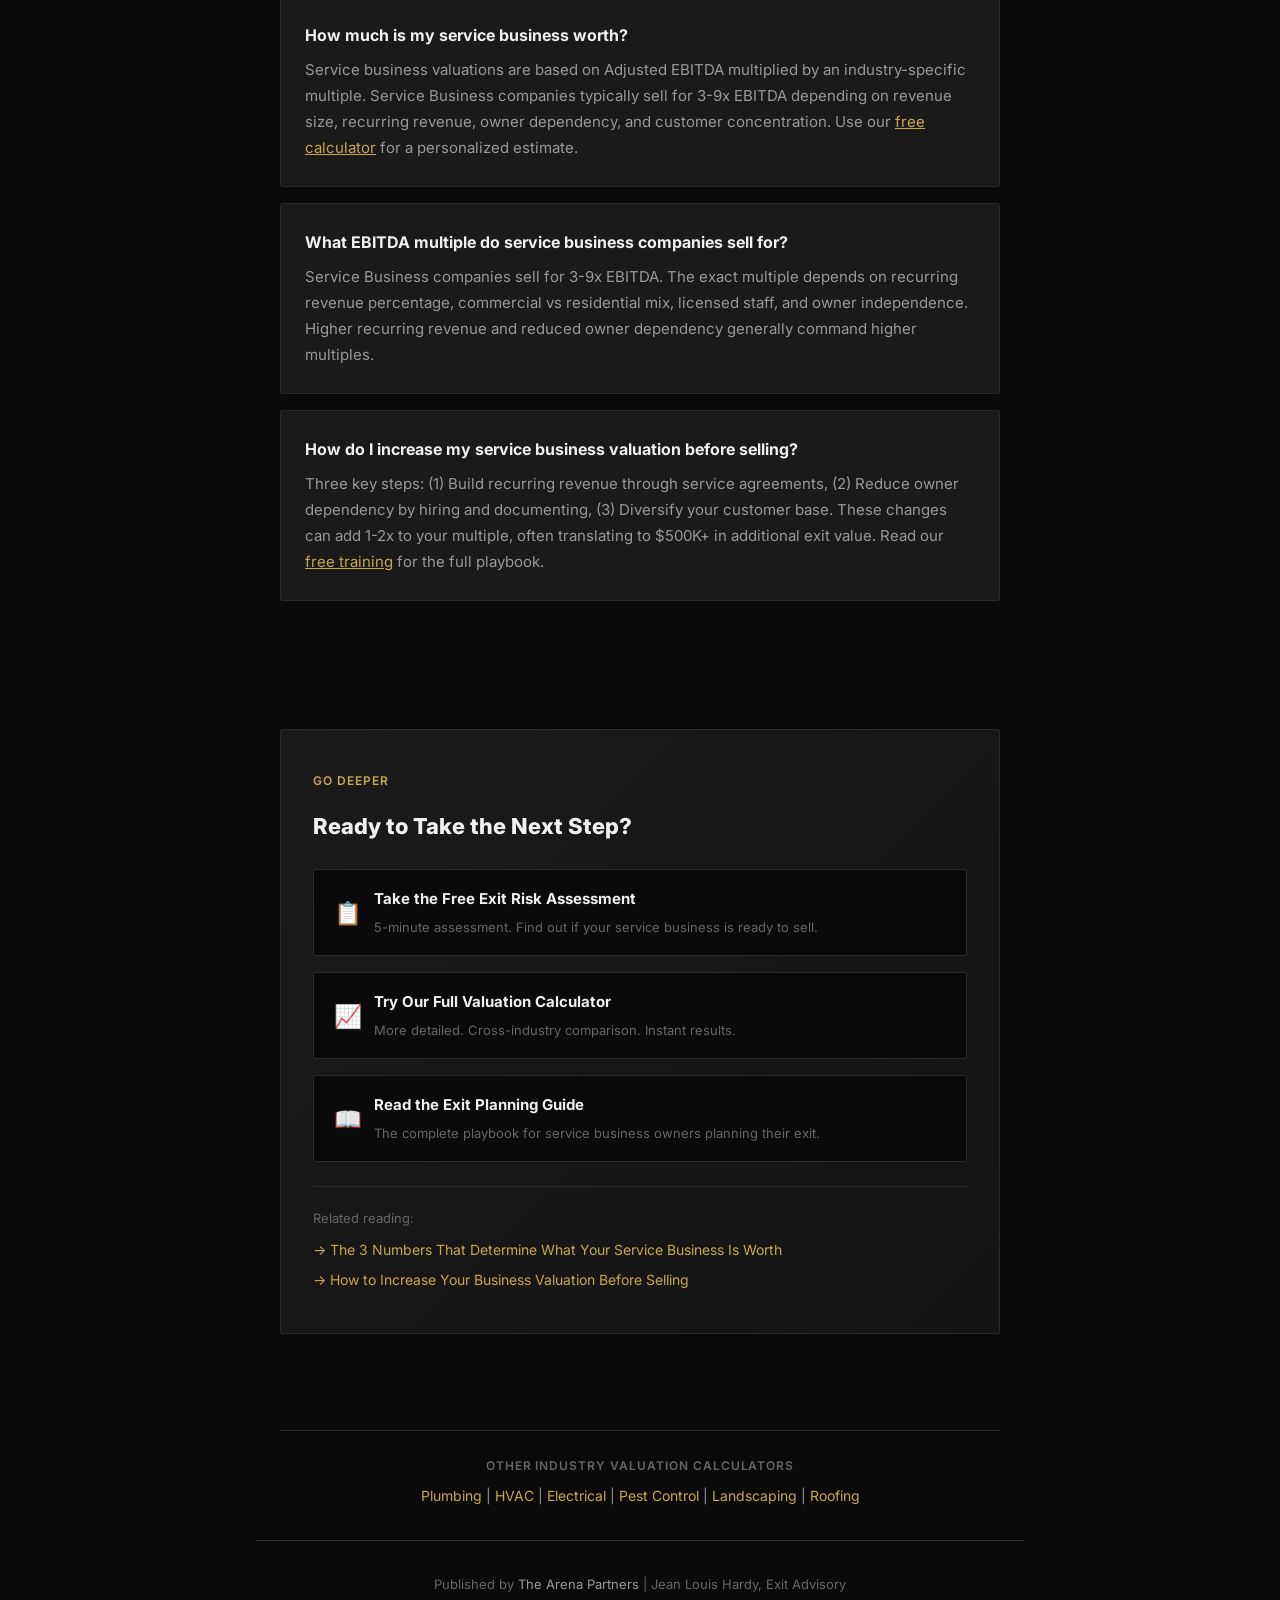
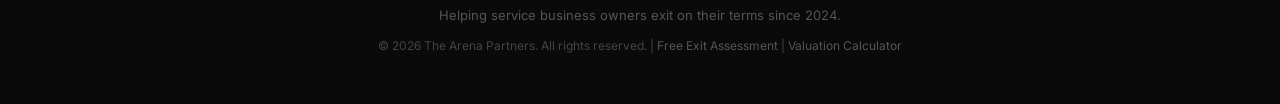
==== commit 7c1568e1: "SEO Tier 1: autocomplete, inputmode, rel noopener fixes" ====
--- a/index.html
+++ b/index.html
@@ -77,7 +77,7 @@
         "name": "How much is my service business worth?",
         "acceptedAnswer": {
           "@type": "Answer",
-          "text": "Service Business business valuations are based on Adjusted EBITDA multiplied by an industry-specific multiple. Service Business companies typically sell for 3-9x EBITDA depending on revenue size, recurring revenue percentage, owner dependency, and customer diversification. Use our free calculator for a personalized estimate."
+          "text": "Service business valuations are based on Adjusted EBITDA multiplied by an industry-specific multiple. Service Business companies typically sell for 3-9x EBITDA depending on revenue size, recurring revenue percentage, owner dependency, and customer diversification. Use our free calculator for a personalized estimate."
         }
       },
       {
@@ -397,7 +397,7 @@
   <div style="display:flex;flex-direction:column;gap:16px;">
     <div style="background:#1a1a1a;border:1px solid #2a2a2a;border-radius:2px;padding:24px;">
       <p style="font-weight:700;color:#f0f0f0;margin:0 0 8px;font-size:16px;">How much is my service business worth?</p>
-      <p style="color:#999;margin:0;font-size:15px;">Service Business business valuations are based on Adjusted EBITDA multiplied by an industry-specific multiple. Service Business companies typically sell for 3-9x EBITDA depending on revenue size, recurring revenue, owner dependency, and customer concentration. Use our <a href="calculator.html" style="color:#C9A84C;">free calculator</a> for a personalized estimate.</p>
+      <p style="color:#999;margin:0;font-size:15px;">Service business valuations are based on Adjusted EBITDA multiplied by an industry-specific multiple. Service Business companies typically sell for 3-9x EBITDA depending on revenue size, recurring revenue, owner dependency, and customer concentration. Use our <a href="calculator.html" style="color:#C9A84C;">free calculator</a> for a personalized estimate.</p>
     </div>
     <div style="background:#1a1a1a;border:1px solid #2a2a2a;border-radius:2px;padding:24px;">
       <p style="font-weight:700;color:#f0f0f0;margin:0 0 8px;font-size:16px;">What EBITDA multiple do service business companies sell for?</p>
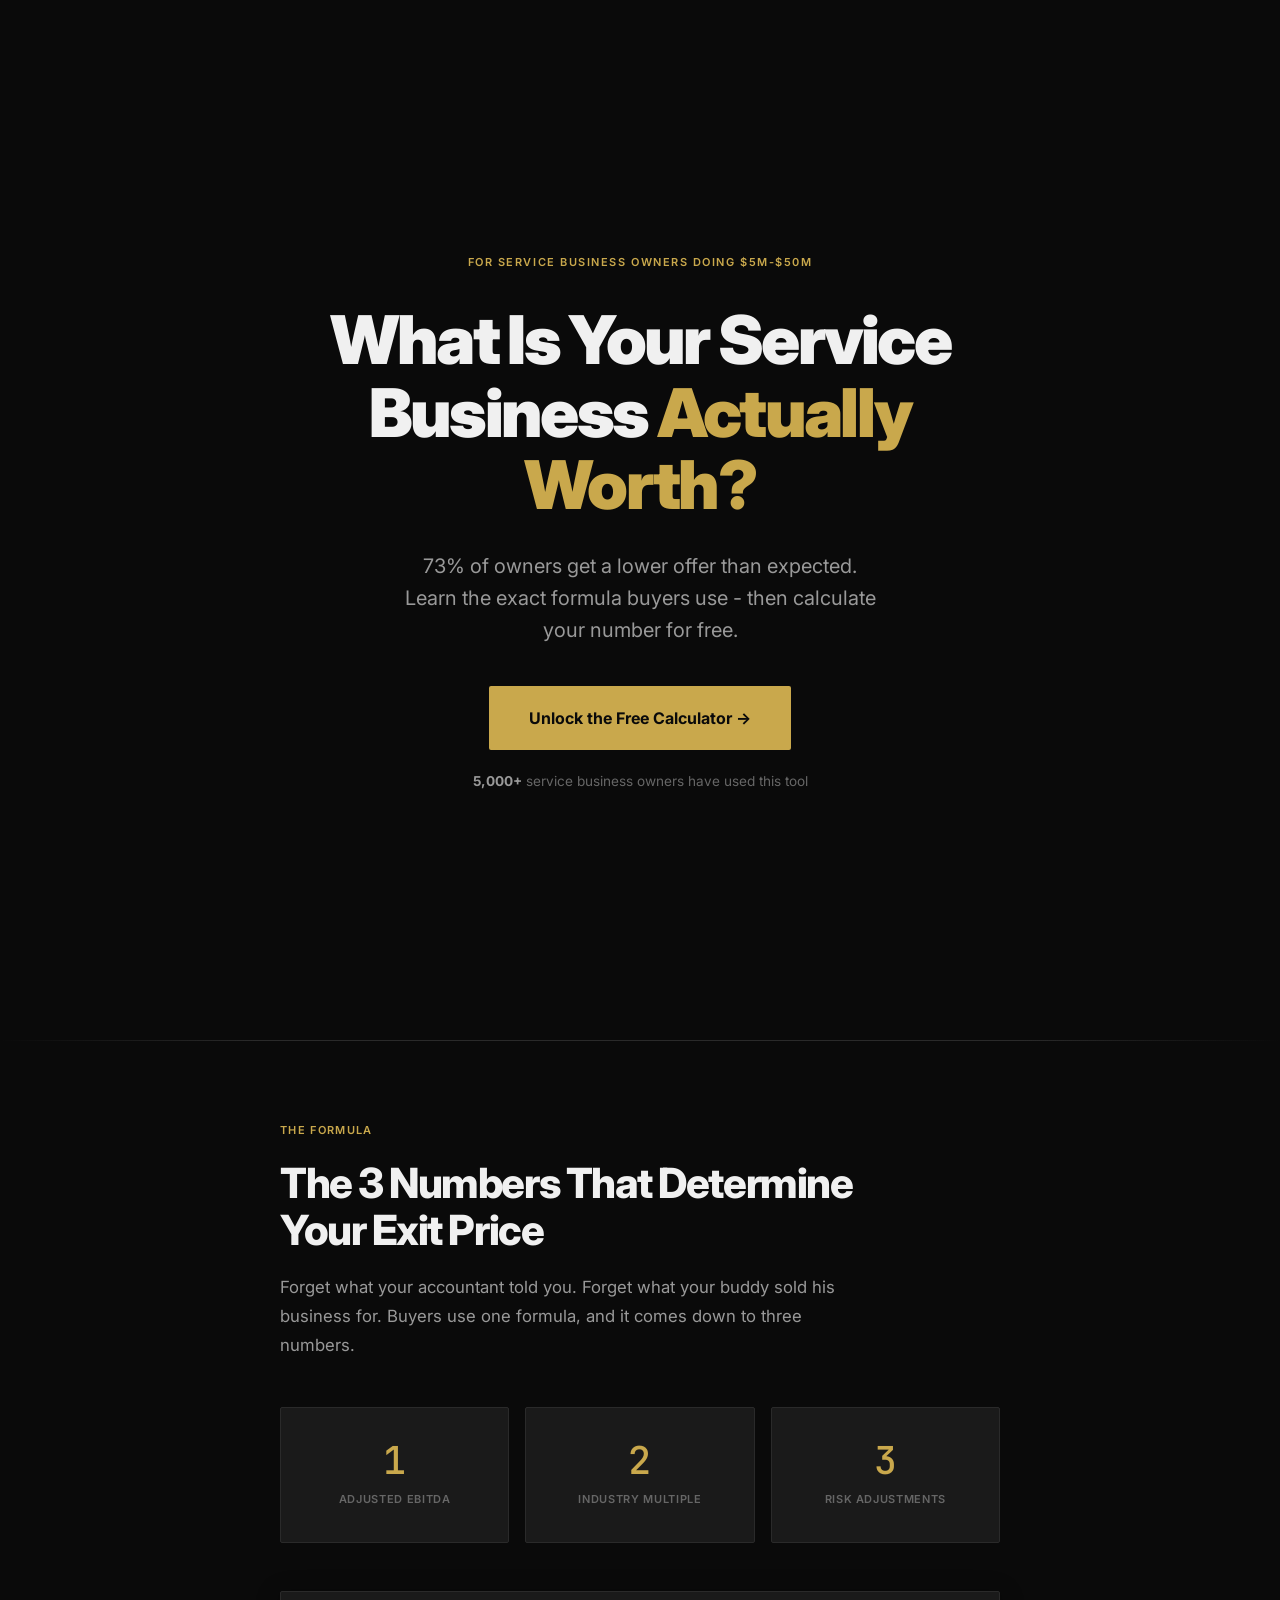
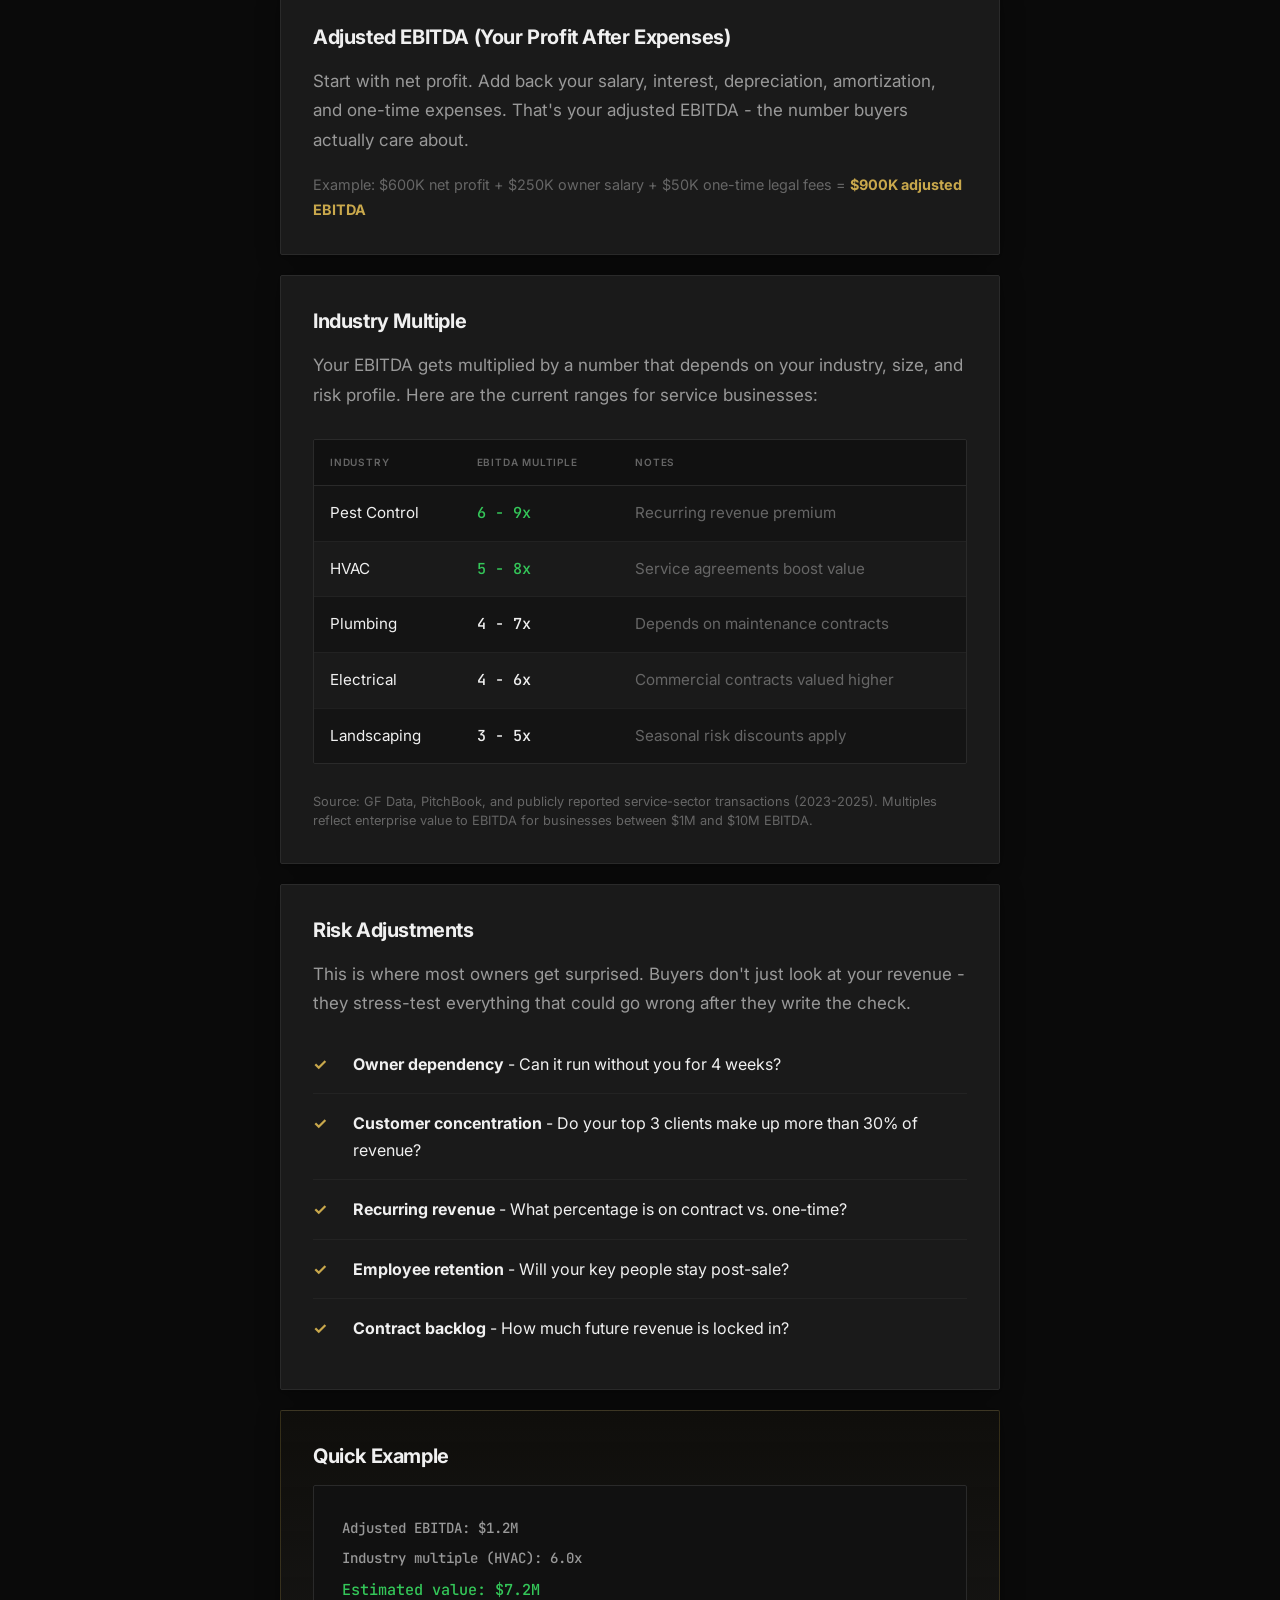
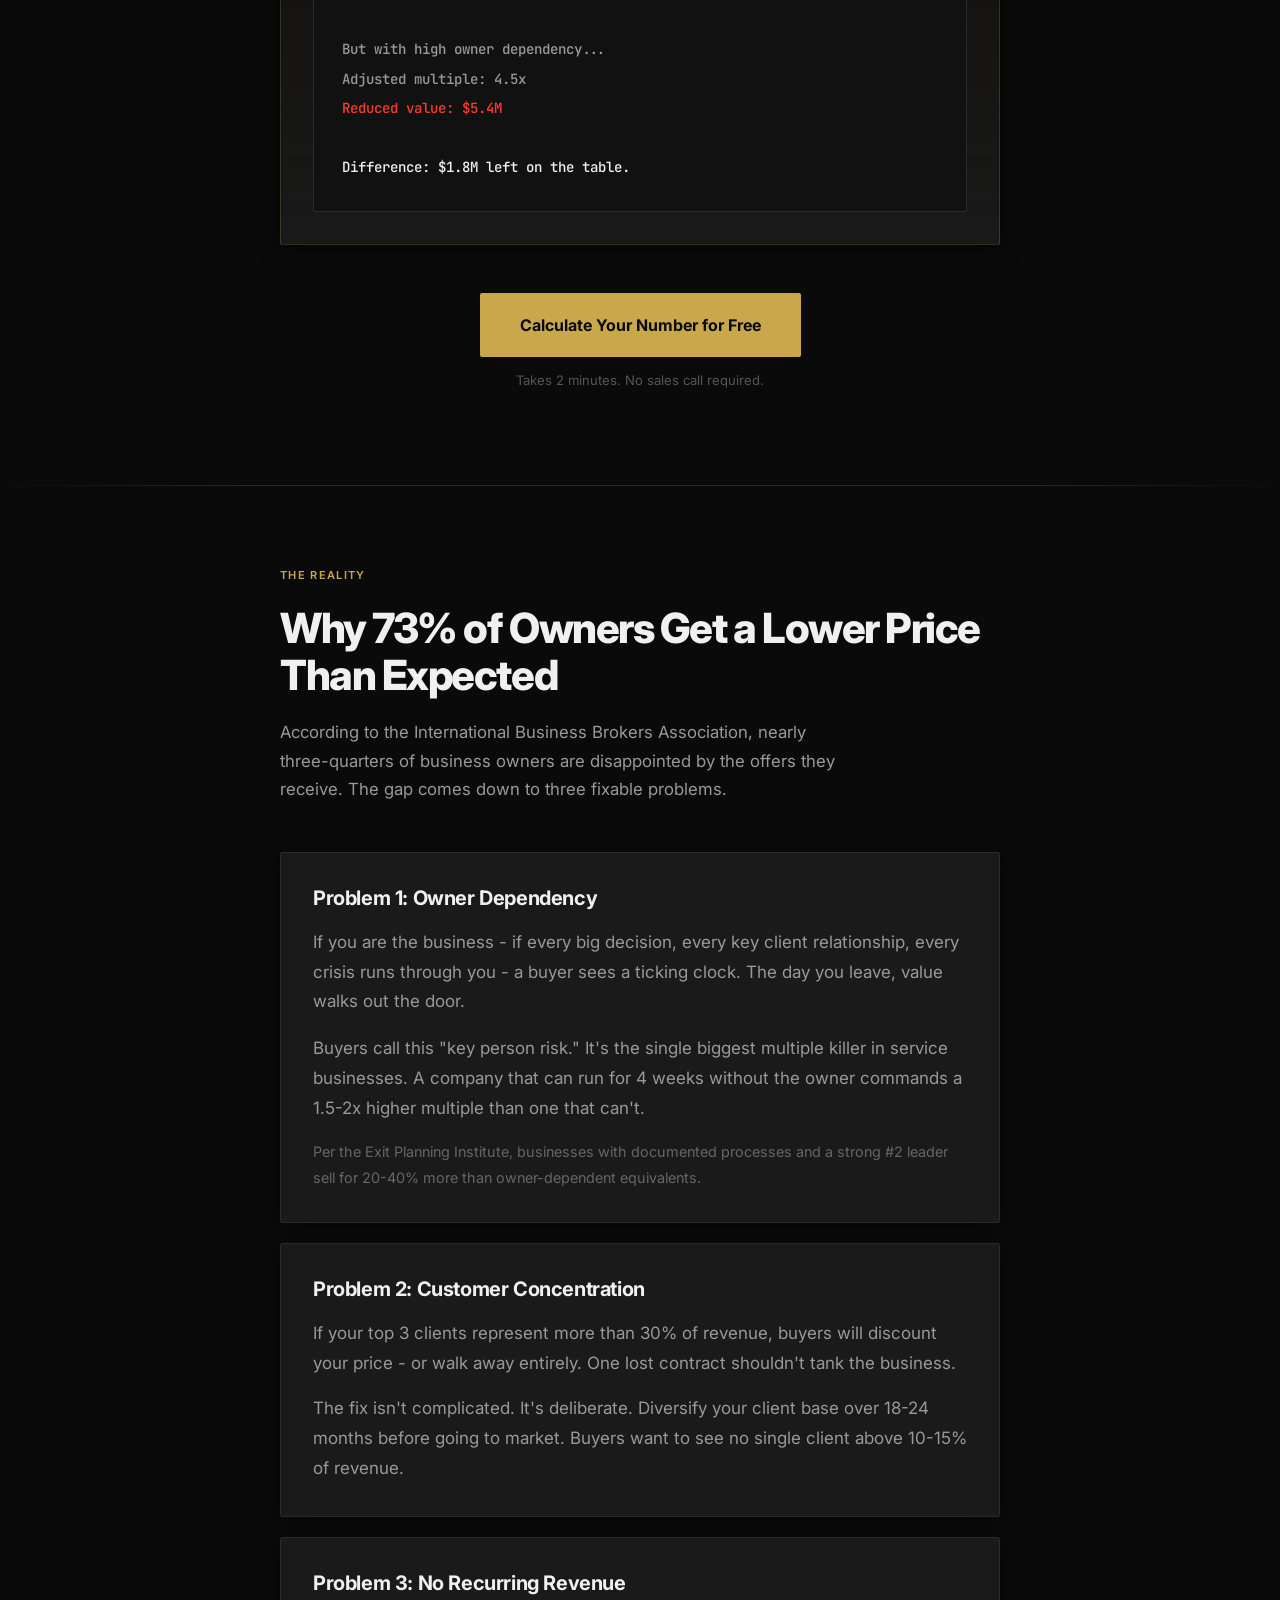
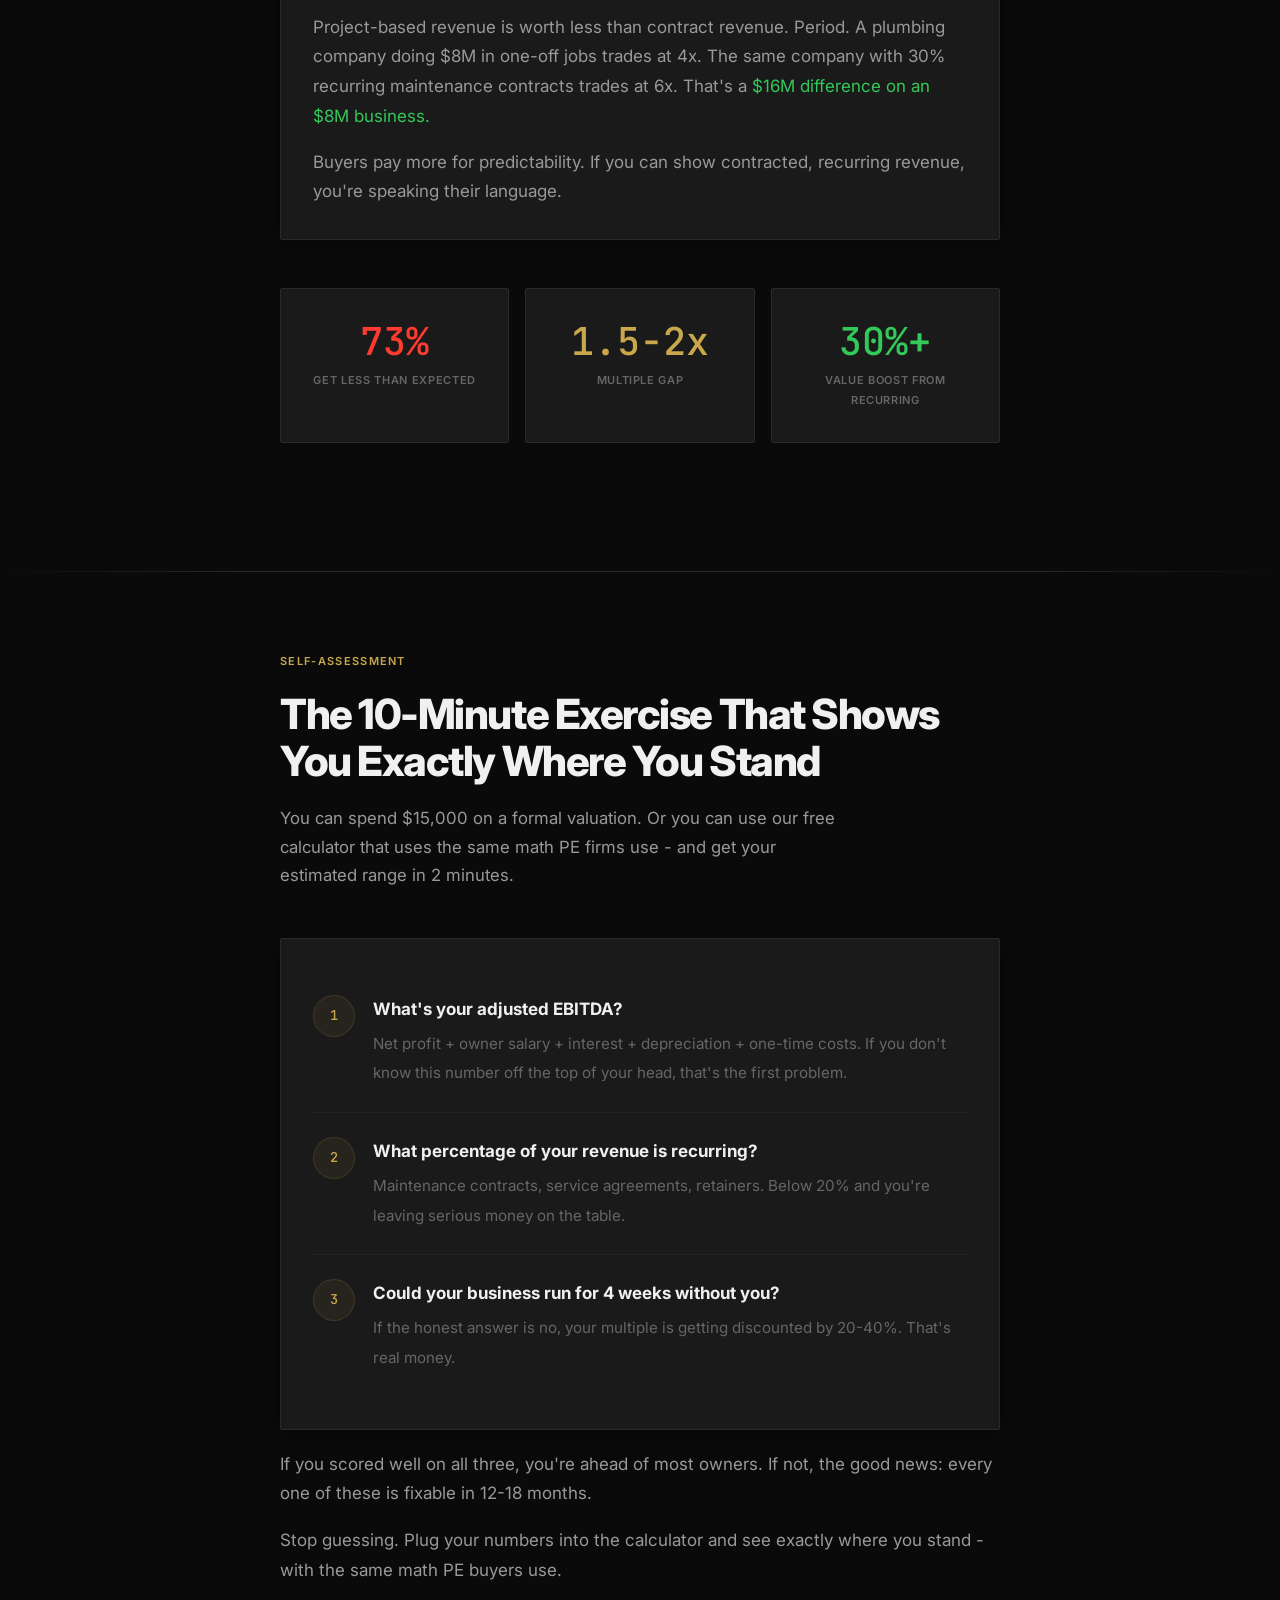
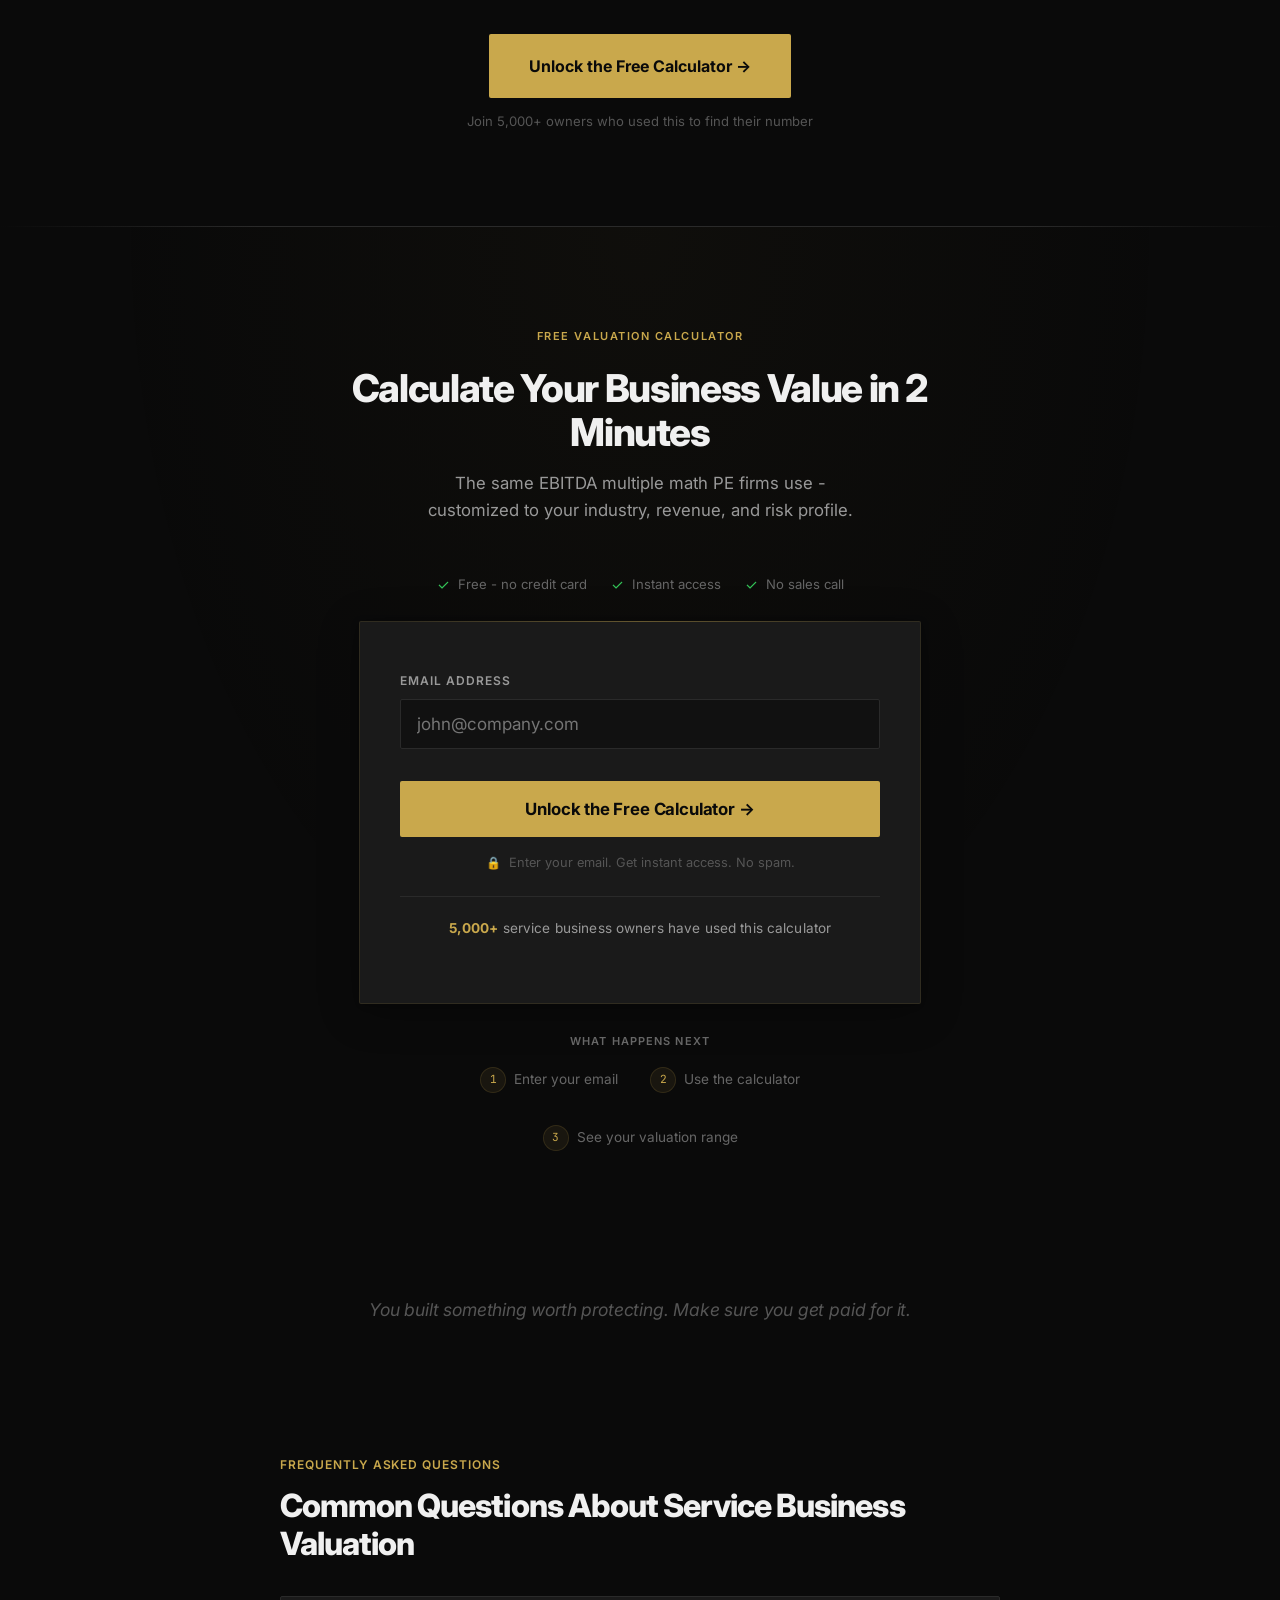
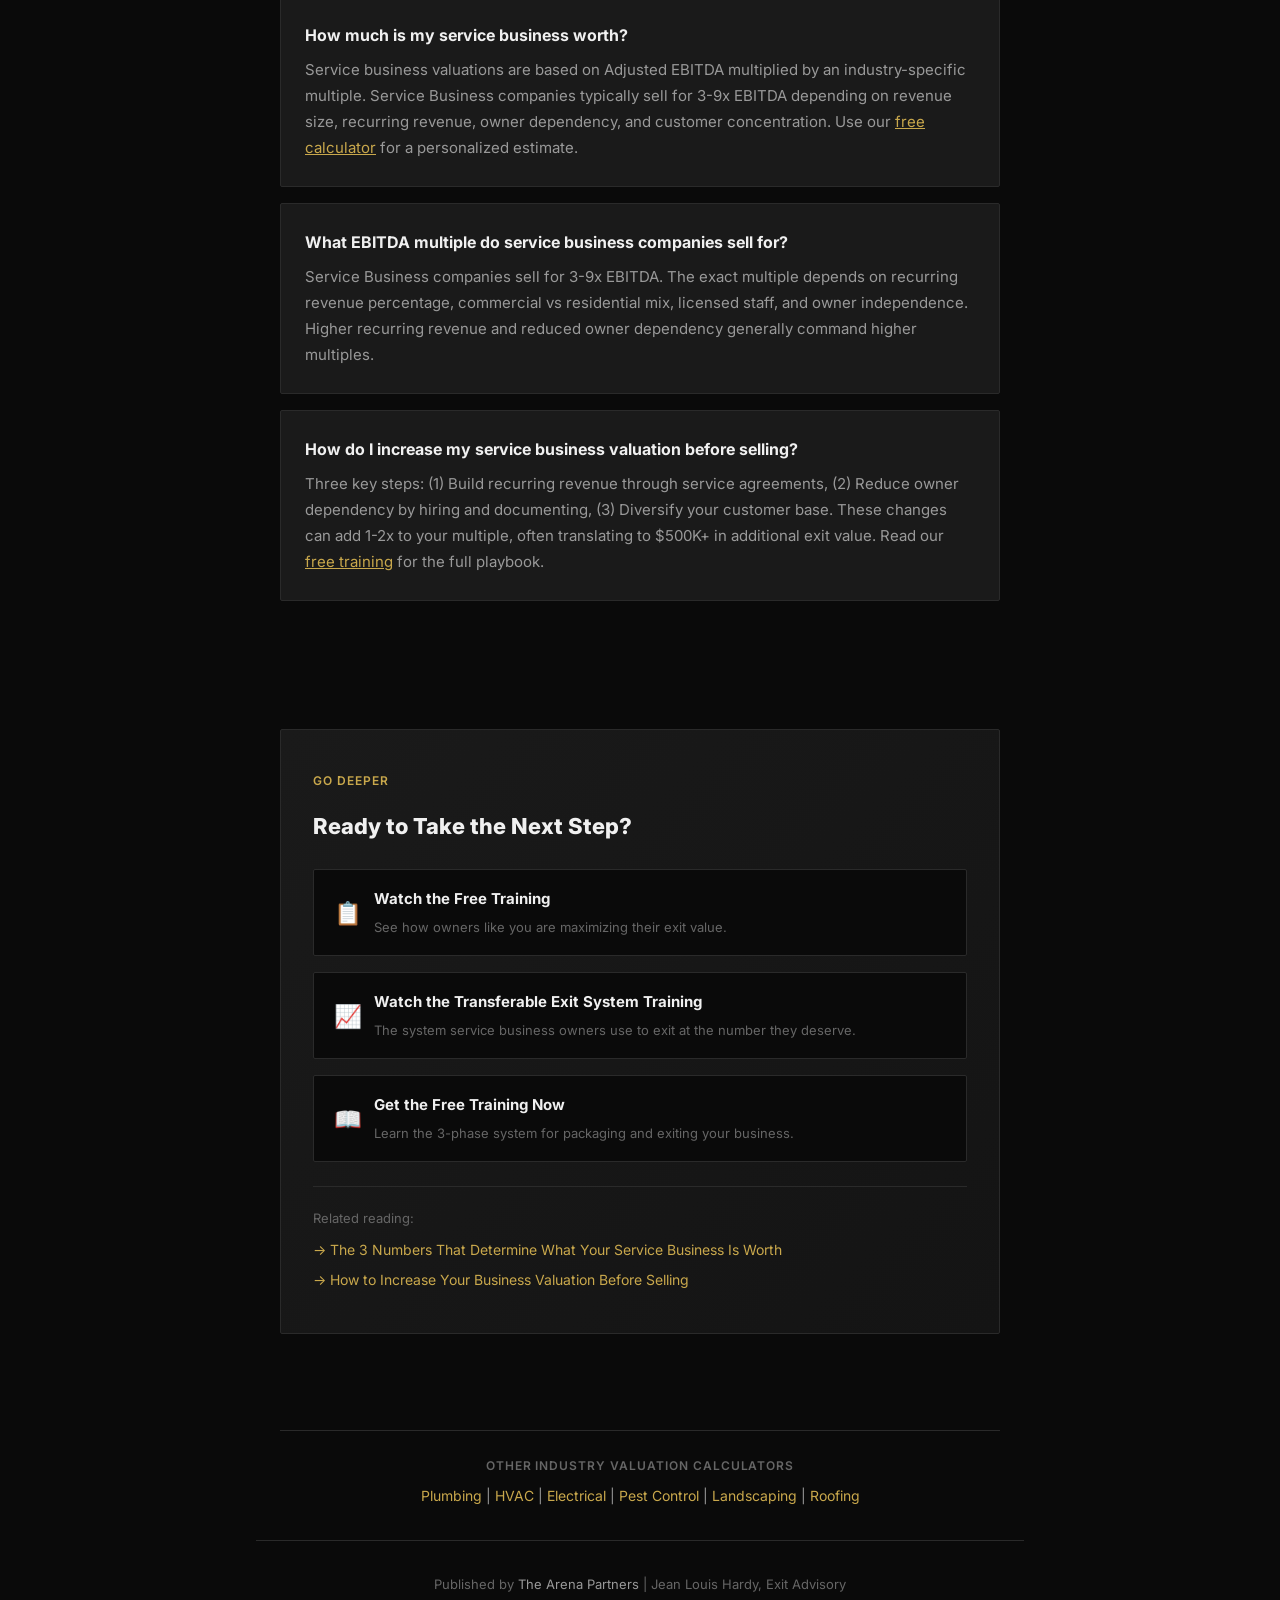
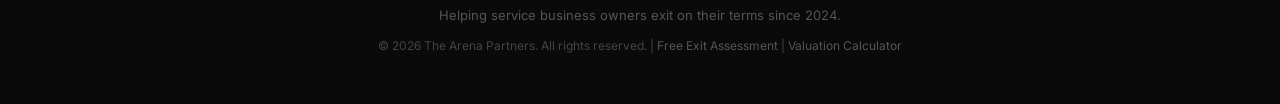
==== commit be87ab86: "Redirect all CTAs to main training page" ====
--- a/index.html
+++ b/index.html
@@ -1,6 +1,7 @@
 <!DOCTYPE html>
 <html lang="en">
 <head>
+    <meta name="google-site-verification" content="7tAA2Qm28awSrajaxSXie-OQLRezC1XZXgGrlalWngw" />
   <meta charset="UTF-8">
   <meta name="viewport" content="width=device-width, initial-scale=1.0">
   <title>What Is Your Service Business Worth? Free 2026 Valuation Guide | The Arena</title>
@@ -416,25 +417,25 @@
     <p style="font-size:12px;font-weight:600;letter-spacing:0.08em;text-transform:uppercase;color:#C9A84C;margin:0 0 16px;">Go Deeper</p>
     <h3 style="font-size:22px;font-weight:800;margin:0 0 24px;color:#f0f0f0;">Ready to Take the Next Step?</h3>
     <div style="display:flex;flex-direction:column;gap:16px;">
-      <a href="https://thearenapartners.com/assessment.html" style="display:flex;align-items:center;gap:12px;padding:16px 20px;background:#0a0a0a;border:1px solid #2a2a2a;border-radius:2px;text-decoration:none;transition:border-color 0.2s;" onmouseover="this.style.borderColor='#C9A84C'" onmouseout="this.style.borderColor='#2a2a2a'">
+      <a href="https://thearenapartners.com" style="display:flex;align-items:center;gap:12px;padding:16px 20px;background:#0a0a0a;border:1px solid #2a2a2a;border-radius:2px;text-decoration:none;transition:border-color 0.2s;" onmouseover="this.style.borderColor='#C9A84C'" onmouseout="this.style.borderColor='#2a2a2a'">
         <span style="font-size:1.4rem;">&#128203;</span>
         <div>
-          <p style="margin:0;font-weight:700;color:#f0f0f0;font-size:15px;">Take the Free Exit Risk Assessment</p>
-          <p style="margin:4px 0 0;color:#666;font-size:13px;">5-minute assessment. Find out if your service business is ready to sell.</p>
+          <p style="margin:0;font-weight:700;color:#f0f0f0;font-size:15px;">Watch the Free Training</p>
+          <p style="margin:4px 0 0;color:#666;font-size:13px;">See how owners like you are maximizing their exit value.</p>
         </div>
       </a>
-      <a href="https://thearenapartners.com/calculator.html" style="display:flex;align-items:center;gap:12px;padding:16px 20px;background:#0a0a0a;border:1px solid #2a2a2a;border-radius:2px;text-decoration:none;transition:border-color 0.2s;" onmouseover="this.style.borderColor='#C9A84C'" onmouseout="this.style.borderColor='#2a2a2a'">
+      <a href="https://thearenapartners.com" style="display:flex;align-items:center;gap:12px;padding:16px 20px;background:#0a0a0a;border:1px solid #2a2a2a;border-radius:2px;text-decoration:none;transition:border-color 0.2s;" onmouseover="this.style.borderColor='#C9A84C'" onmouseout="this.style.borderColor='#2a2a2a'">
         <span style="font-size:1.4rem;">&#128200;</span>
         <div>
-          <p style="margin:0;font-weight:700;color:#f0f0f0;font-size:15px;">Try Our Full Valuation Calculator</p>
-          <p style="margin:4px 0 0;color:#666;font-size:13px;">More detailed. Cross-industry comparison. Instant results.</p>
+          <p style="margin:0;font-weight:700;color:#f0f0f0;font-size:15px;">Watch the Transferable Exit System Training</p>
+          <p style="margin:4px 0 0;color:#666;font-size:13px;">The system service business owners use to exit at the number they deserve.</p>
         </div>
       </a>
-      <a href="https://thearenapartners.com/book.html" style="display:flex;align-items:center;gap:12px;padding:16px 20px;background:#0a0a0a;border:1px solid #2a2a2a;border-radius:2px;text-decoration:none;transition:border-color 0.2s;" onmouseover="this.style.borderColor='#C9A84C'" onmouseout="this.style.borderColor='#2a2a2a'">
+      <a href="https://thearenapartners.com" style="display:flex;align-items:center;gap:12px;padding:16px 20px;background:#0a0a0a;border:1px solid #2a2a2a;border-radius:2px;text-decoration:none;transition:border-color 0.2s;" onmouseover="this.style.borderColor='#C9A84C'" onmouseout="this.style.borderColor='#2a2a2a'">
         <span style="font-size:1.4rem;">&#128214;</span>
         <div>
-          <p style="margin:0;font-weight:700;color:#f0f0f0;font-size:15px;">Read the Exit Planning Guide</p>
-          <p style="margin:4px 0 0;color:#666;font-size:13px;">The complete playbook for service business owners planning their exit.</p>
+          <p style="margin:0;font-weight:700;color:#f0f0f0;font-size:15px;">Get the Free Training Now</p>
+          <p style="margin:4px 0 0;color:#666;font-size:13px;">Learn the 3-phase system for packaging and exiting your business.</p>
         </div>
       </a>
     </div>
@@ -460,7 +461,7 @@
 <footer style="padding:32px 24px 48px;max-width:720px;margin:0 auto;border-top:1px solid #2a2a2a;text-align:center;margin-top:32px;">
   <p style="font-size:13px;color:#666;margin:0 0 8px;">Published by <a href="https://thearenapartners.com" style="color:#999;text-decoration:none;">The Arena Partners</a> | Jean Louis Hardy, Exit Advisory</p>
   <p style="font-size:13px;color:#555;margin:0 0 8px;">Helping service business owners exit on their terms since 2024.</p>
-  <p style="font-size:12px;color:#444;margin:0;">&copy; 2026 The Arena Partners. All rights reserved. | <a href="https://thearenapartners.com/assessment.html" style="color:#555;text-decoration:none;">Free Exit Assessment</a> | <a href="https://thearenapartners.com/calculator.html" style="color:#555;text-decoration:none;">Valuation Calculator</a></p>
+  <p style="font-size:12px;color:#444;margin:0;">&copy; 2026 The Arena Partners. All rights reserved. | <a href="https://thearenapartners.com" style="color:#555;text-decoration:none;">Free Exit Assessment</a> | <a href="https://thearenapartners.com" style="color:#555;text-decoration:none;">Valuation Calculator</a></p>
 </footer>
 <script>
     // Loading state on form submit
